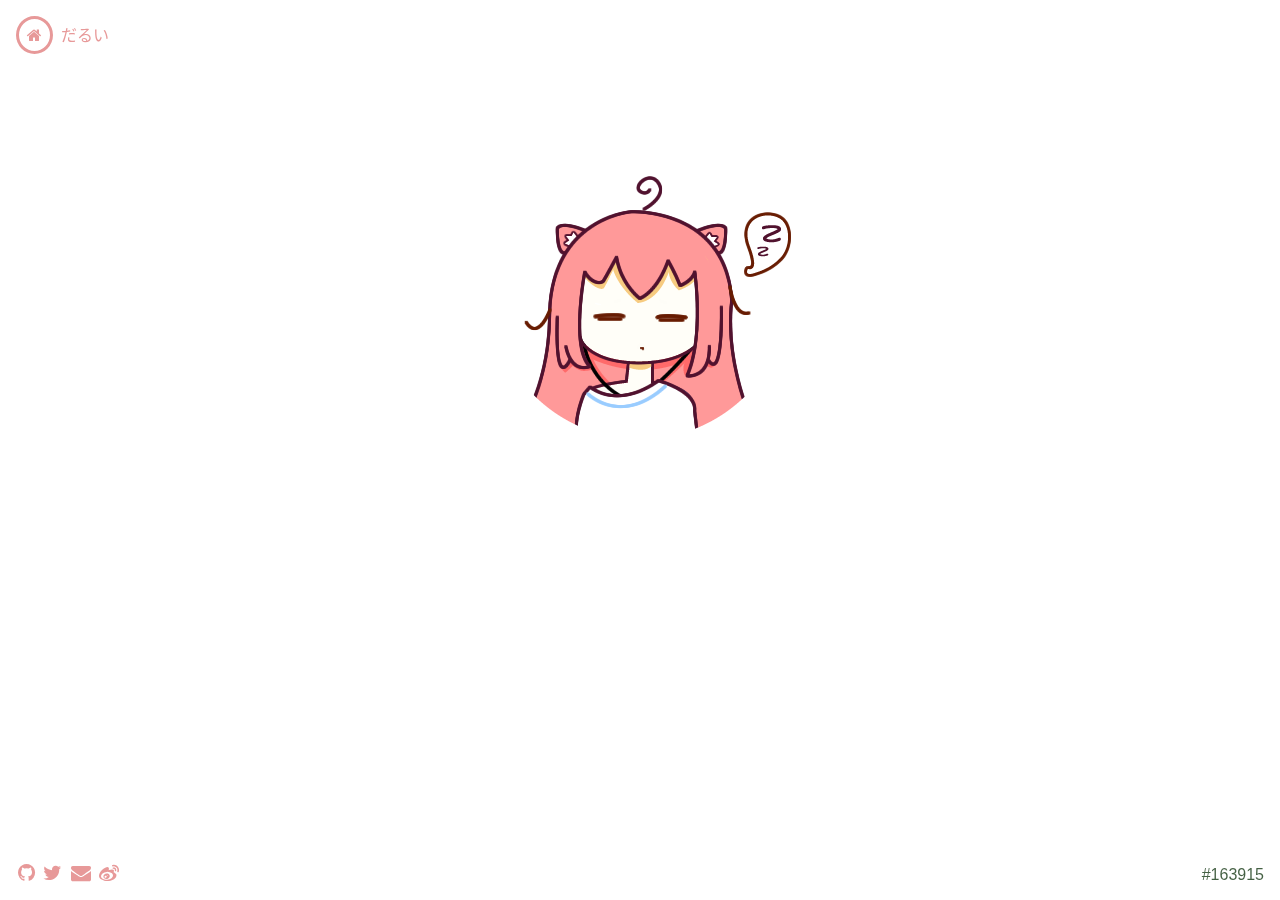
==== index.html @ 77888c8a "Update index.html" ====
<!doctype html>
<html ng-app="Blog">

<head>
    <meta charset="UTF-8">
    <title>だるい...</title>
    <link rel="stylesheet" href="/style/normalize.css">
    <link rel="stylesheet" href="/style/page.css">
    <link rel="stylesheet" href="/style/font-awesome.min.css">
</head>

<body>
<ul class="nav">
    <li><a href="/"><i class="fa fa-home"></i>だるい</a></li>
</ul>
<ul class="link">
    <li><a href="https://github.com/hitomi"><i class="fa fa-github"></i></a></li>
    <li><a href="https://twitter.com/geminiviol"><i class="fa fa-twitter"></i></a></li>
    <li><a href="mailto:huahuohe@foxmail.com"></a><i class="fa fa-envelope"></i></li>
    <li><a href="https://weibo.com/u/7395432796"><i class="fa fa-weibo"></i></a></li>
</ul>
<div class="zzz"></div>
<div class="time" title="来试试时间背景？"></div>

<script src="/script/jquery-2.1.3.min.js"></script>
<script src="/script/page.js"></script>

</body>

</html>
---- style/page.css ----
/* Generated by less 2.5.1 */
/* Generated by less 2.2.0 */
/* Style*/
* {
  color: #000;
  font-size: 16px;
  font-family: Ubuntu, "Helvetica Neue", Helvetica, "Nimbus Sans L", "Open Sans", "Roboto", "Segoe WP", "Segoe UI", arial, "Liberation Sans", freesans, clean, "Hiragino Sans GB", "Noto Sans CJK SC", "Source Han Sans CN", "Noto Sans CJK TC", "Source Han Sans TW", "Noto Sans CJK JP", "Source Han Sans JP", "Noto Sans CJK", "Source Han Sans", "Microsoft YaHei UI", "Microsoft YaHei", DengXian, "Wenquanyi Micro Hei", "ST Heiti", "Droid Sans Fallback", "Microsoft JhengHei", SimSun, sans-serif;
}
html {
  overflow: hidden;
  -webkit-transition: background .5s linear;
  transition: background .5s linear;
}
html.night .article * {
  color: #ccc !important;
}
html.night .article .title {
  color: #ddd !important;
}
html.night .article:not(:last-child) {
  border-bottom: 1px rgba(255, 255, 255, 0.3) solid;
}
html.night .nav i {
  border-color: #ccc !important;
  color: #ccc !important;
}
html.night .nav a,
html.night .link i {
  color: #ccc !important;
}
.nav {
  position: fixed;
  top: 0;
  margin: 16px;
  padding: 0;
  list-style: none;
  -webkit-transition: color .5s linear;
  -webkit-transition: border-color 0.5s linear;
  transition: color .5s linear;
  transform: border-color 0.5s linear;
}
.nav li {
  margin-bottom: 8px;
  opacity: .6;
  -webkit-transition: opacity .3s linear;
  transition: opacity .3s linear;
}
.nav li:hover,
.nav li.active {
  opacity: 1.0;
}
.nav a {
  color: #d85555;
  text-decoration: none;
  font-size: 16px;
}
.nav i {
  margin-right: 8px;
  padding: 8px;
  border: 3px #d85555 solid;
  border-radius: 50%;
  color: #d85555;
  font-size: 16px;
}
.link {
  position: fixed;
  bottom: 0;
  margin: 16px;
  padding: 0;
  -webkit-transition: color .5s linear;
  transition: color .5s linear;
}
.link li {
  display: inline-block;
  margin: 0 2px;
  opacity: .6;
  -webkit-transition: opacity .3s linear;
  transition: opacity .3s linear;
}
.link li:hover {
  opacity: 1.0;
}
.link i {
  color: #d85555;
  font-size: 20px;
}
.time {
  position: fixed;
  right: 0;
  bottom: 0;
  margin: 16px;
  opacity: .8;
  -webkit-transition: opacity .3s linear;
  transition: opacity .3s linear;
}
.time:hover {
  opacity: 1.0;
  cursor: pointer;
}
.container {
  margin: 0 auto;
  max-width: 640px;
}
.container .article {
  padding: 24px 0 0 0;
}
.container .article .title a {
  text-decoration: none;
  font-weight: bold;
  font-size: 32px;
}
.container .article .category {
  margin: 4px 0;
  line-height: 24px;
}
.container .article .head {
  float: left;
  margin-right: 8px;
  width: 24px;
  border-radius: 50%;
  opacity: .7;
  -webkit-transition: opacity .3s linear;
  transition: opacity .3s linear;
}
.container .article .head:hover {
  opacity: 1.0;
}
.container .article p {
  color: #444;
  text-align: justify;
  text-justify: inter-ideograph;
  font-weight: 100;
  font-size: 17px;
  line-height: 30px;
}
.container .article:not(:last-child) {
  border-bottom: 1px #e5e5e5 solid;
}
.zzz {
  margin-top: 10%;
  height: 389px;
  background-image: url(../images/zzz.png);
  background-position: center;
  background-repeat: no-repeat;
}
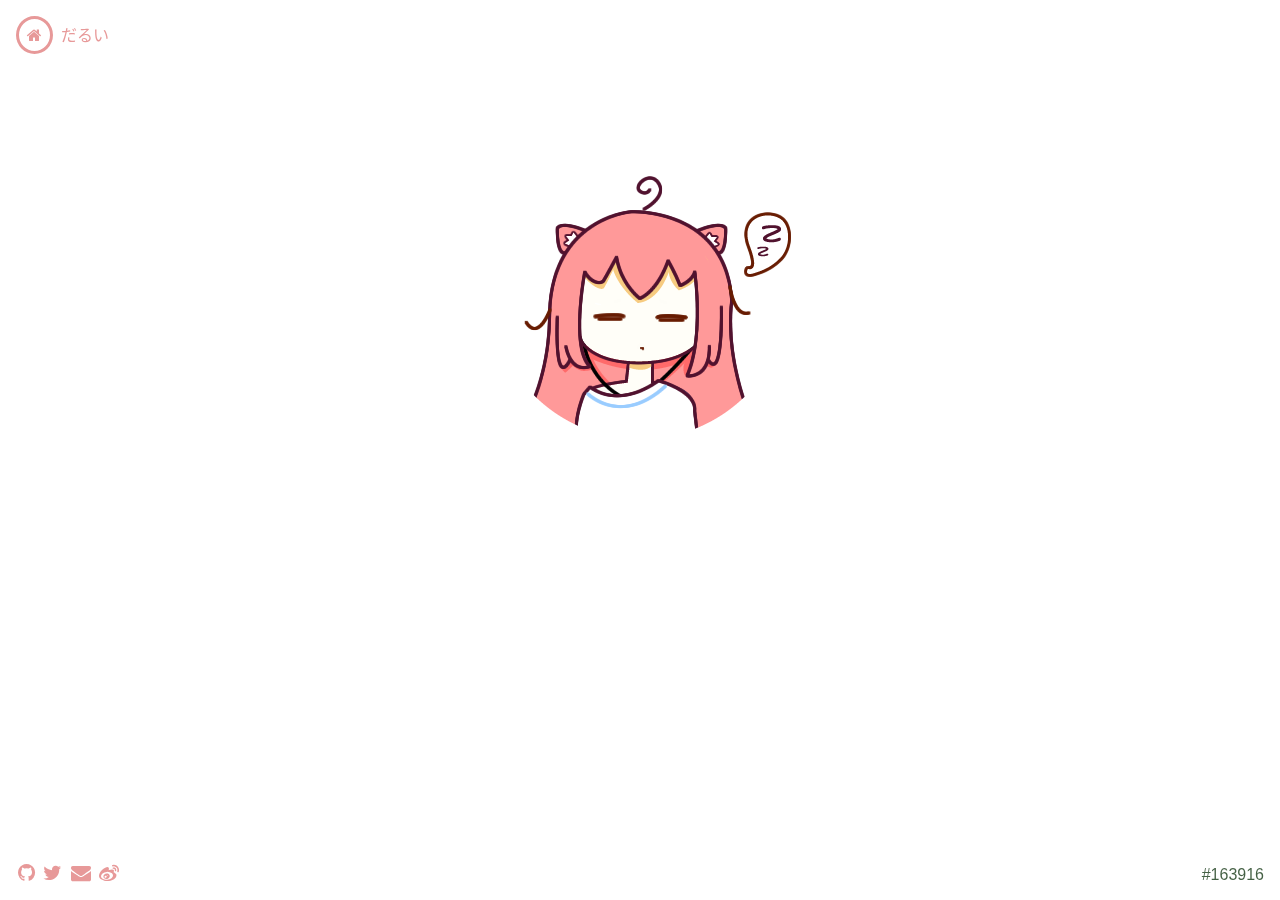
==== commit dadc03f3: "Update index.html" ====
--- a/index.html
+++ b/index.html
@@ -4,7 +4,7 @@
 
 <head>
     <meta charset="UTF-8">
-    <title>だるい...</title>
+    <title>sxsx欧克</title>
     <link rel="stylesheet" href="/style/normalize.css">
     <link rel="stylesheet" href="/style/page.css">
     <link rel="stylesheet" href="/style/font-awesome.min.css">
@@ -17,7 +17,7 @@
 <ul class="link">
     <li><a href="https://github.com/hitomi"><i class="fa fa-github"></i></a></li>
     <li><a href="https://twitter.com/geminiviol"><i class="fa fa-twitter"></i></a></li>
-    <li><a href="mailto:huahuohe@foxmail.com"></a><i class="fa fa-envelope"></i></li>
+    <li><a href="mailto:wo@jishu.xin"></a><i class="fa fa-envelope"></i></li>
     <li><a href="https://weibo.com/u/7395432796"><i class="fa fa-weibo"></i></a></li>
 </ul>
 <div class="zzz"></div>
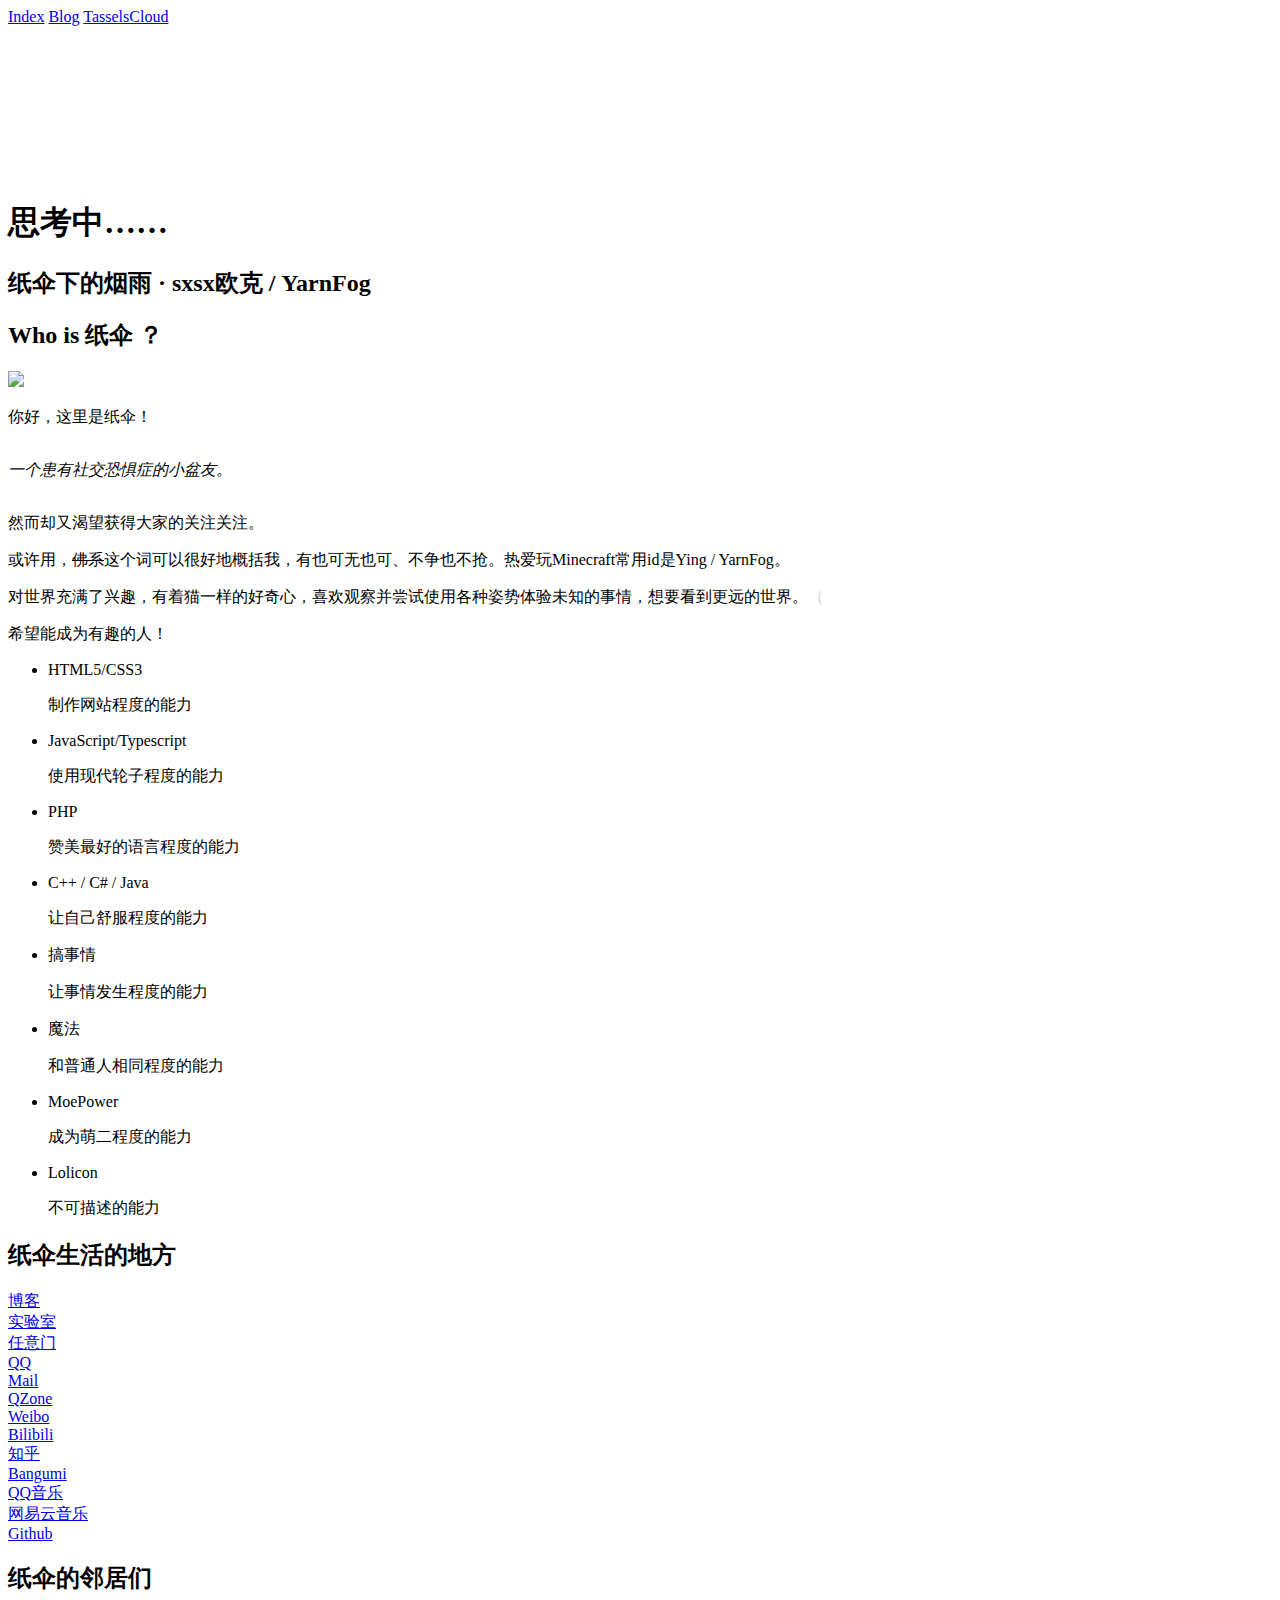
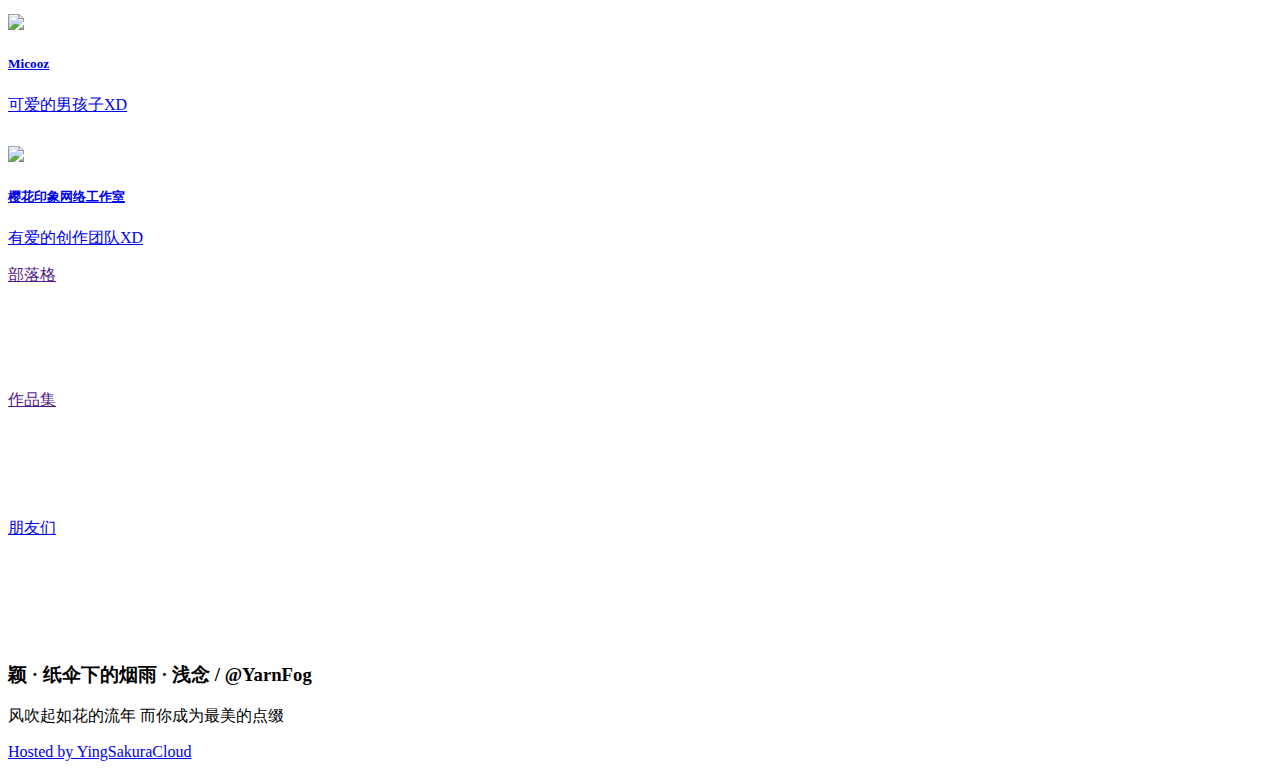
==== commit 54294681: "Update index.html" ====
--- a/index.html
+++ b/index.html
@@ -1,31 +1,354 @@
-
-<!doctype html>
-<html ng-app="Blog">
-
-<head>
-    <meta charset="UTF-8">
-    <title>sxsx欧克</title>
-    <link rel="stylesheet" href="/style/normalize.css">
-    <link rel="stylesheet" href="/style/page.css">
-    <link rel="stylesheet" href="/style/font-awesome.min.css">
-</head>
-
-<body>
-<ul class="nav">
-    <li><a href="/"><i class="fa fa-home"></i>だるい</a></li>
-</ul>
-<ul class="link">
-    <li><a href="https://github.com/hitomi"><i class="fa fa-github"></i></a></li>
-    <li><a href="https://twitter.com/geminiviol"><i class="fa fa-twitter"></i></a></li>
-    <li><a href="mailto:wo@jishu.xin"></a><i class="fa fa-envelope"></i></li>
-    <li><a href="https://weibo.com/u/7395432796"><i class="fa fa-weibo"></i></a></li>
-</ul>
-<div class="zzz"></div>
-<div class="time" title="来试试时间背景？"></div>
-
-<script src="/script/jquery-2.1.3.min.js"></script>
-<script src="/script/page.js"></script>
-
-</body>
-
+<!DOCTYPE html>
+<html lang="en">
+    <head>
+        <meta charset="UTF-8">
+        <meta http-equiv="X-UA-Compatible" content="IE=Edge">
+        <meta name="viewport" id="viewport" content="width=device-width, initial-scale=1">
+        <title>纸伞下的烟雨 · sxsx欧克 / YarnFog</title>
+	<meta name="keywords" content="纸伞下的烟雨 sxsx欧克 YarnFog 樱花树工作室">
+    <meta name="description" content="纸伞下的烟雨の小窝，期待与更多的人相遇！">
+        <link rel="apple-touch-icon-precomposed" href="">
+        <link rel="stylesheet" type="text/css" href="source/h.css">
+        <link rel="stylesheet" type="text/css" href="source/app.css">
+    </head>
+    <body>
+        <nav>
+            <a href="//i.iying.top" class="active">Index</a>
+            <a class="clip"></a>
+            <a href="//nian.jishu.xin">Blog</a>
+            <a class="clip"></a>
+            <a href="//www.liusuyun.com">TasselsCloud</a>
+        </nav>
+        <div class="background">
+            <canvas id="startrack"></canvas>
+            <div class="cover"></div>
+        </div>
+        <div class="main">
+            <div class="ch intro">
+                <div class="container">
+                    <div class="hello">
+                        <h1 id="slogan">思考中……</h1>
+                        <h2>
+                            <div class="circle">
+                                <span></span>
+                                <span></span>
+                                <span></span>
+                            </div>
+                            纸伞下的烟雨 · sxsx欧克 / YarnFog <span class="yfrom" style="float: right;"></span>
+                        </h2>
+                    </div>
+                </div>
+            </div>
+            <div class="ch about">
+                <div class="container">
+                    <h2 class="chtitle">
+                        Who is <span>纸伞</span>
+                        ？
+                    </h2>
+                    <div class="clear">
+                        <div class="introduct">
+                            <img class="avatar" src="http://q1.qlogo.cn/g?b=qq&nk=1340761826&s=640" />
+                            <p>你好，这里是纸伞！</p>
+            					<p style="padding:1em 0;"><i>一个患有社交恐惧症的小盆友。</i></p>
+            					<p><smell>然而却又渴望获得大家的关注关注。</smell></p>
+            		            <p>或许用，<del>佛系</del>这个词可以很好地概括我，有也可无也可、不争也不抢。热爱玩Minecraft常用id是Ying / YarnFog。</p>
+            		            <p>对世界充满了兴趣，有着猫一样的好奇心，喜欢观察并尝试使用各种姿势体验未知的事情，想要看到更远的世界。<span style="opacity: .2">（</span></p>
+            		            <p>希望能成为有趣的人！</p>
+                            <div class="chatbox">
+                                <div class="line loading">
+                                    <span></span>
+                                    <span></span>
+                                    <span></span>
+                                </div>
+                            </div>
+                        </div>
+                        <ul class="skill clear">
+                            <li>
+                                <p>HTML5/CSS3</p>
+                                <div class="progress">
+                                    <div style="width:78%;"></div>
+                                    <span>制作网站程度的能力</span>
+                                </div>
+                            </li>
+                            <li>
+                                <p>JavaScript/Typescript</p>
+                                <div class="progress">
+                                    <div style="width:55%;"></div>
+                                    <span>使用现代轮子程度的能力</span>
+                                </div>
+                            </li>
+                            <li>
+                                <p>PHP</p>
+                                <div class="progress">
+                                    <div style="width:60%;"></div>
+                                    <span>赞美最好的语言程度的能力</span>
+                                </div>
+                            </li>
+                            <li>
+                                <p>C++ / C# / Java</p>
+                                <div class="progress">
+                                    <div style="width:65%;"></div>
+                                    <span>让自己舒服程度的能力</span>
+                                </div>
+                            </li>
+                            <li>
+                                <p>搞事情</p>
+                                <div class="progress">
+                                    <div style="width:82%;"></div>
+                                    <span>让事情发生程度的能力</span>
+                                </div>
+                            </li>
+                            <li>
+                                <p>魔法</p>
+                                <div class="progress">
+                                    <div style="width:12%;"></div>
+                                    <span>和普通人相同程度的能力</span>
+                                </div>
+                            </li>
+                            <li>
+                                <p>MoePower</p>
+                                <div class="progress">
+                                    <div style="width:99%;"></div>
+                                    <span>成为萌二程度的能力</span>
+                                </div>
+                            </li>
+                            <li>
+                                <p>Lolicon</p>
+                                <div class="progress">
+                                    <div style="width: 120%;"></div>
+                                    <span>不可描述的能力</span>
+                                </div>
+                            </li>
+                        </ul>
+                    </div>
+                </div>
+            </div>
+            <div class="find ch">
+                <div class="container links">
+                    <h2 class="chtitle">
+                        纸伞生活的<span>地方</span>
+                    </h2>
+                    <div class="clear col-3">
+                        <a href="//blog.iying.top/" target="_blank">
+                            <div class="item">
+                                <div class="bg" style="background-color:#28a9e0"></div>
+                                <div class="inner">
+                                    <span>博客</span>
+                                </div>
+                            </div>
+                        </a>
+                        <a href="//1.iying.top/" target="_blank">
+                            <div class="item">
+                                <div class="bg" style="background-color:#28a9e0"></div>
+                                <div class="inner">
+                                    <span>实验室</span>
+                                </div>
+                            </div>
+                        </a>
+                        <a href="//gate.iying.top/" target="_blank">
+                            <div class="item">
+                                <div class="bg" style="background-color:#28a9e0"></div>
+                                <div class="inner">
+                                    <span>任意门</span>
+                                </div>
+                            </div>
+                        </a>
+                    </div>
+                    <div class="clear">
+                        <a href="https://wpa.qq.com/msgrd?v=3&uin=1340761826&site=qq&menu=yes" target="_blank"><div class="item">
+		            <div class="bg" style="background-color: #28A9E0"></div>
+	                <div class="inner">
+		                <i class="icon-qq"></i>
+		                <span>QQ</span>
+		            </div>
+	            </div></a>
+	            <a href="mailto:1340761826@qq.com" target="_blank"><div class="item">
+			        <div class="bg" style="background-color: #28A9E0"></div>
+	                <div class="inner">
+		                <i class="icon-mail"></i>
+		                <span>Mail</span>
+		            </div>
+	            </div></a>
+	            <a href="https://user.qzone.qq.com/1340761826" target="_blank"><div class="item">
+		            <div class="bg" style="background-color: #FFCE00"></div>
+	                <div class="inner">
+		                <i class="icon-tencent_qzone"></i>
+		                <span>QZone</span>
+		            </div>
+	            </div></a>
+	            <a href="https://weibo.com/6011775186" target="_blank"><div class="item">
+		            <div class="bg" style="background-color: #E6162D"></div>
+	                <div class="inner">
+		                <i class="icon-weibo"></i>
+		                <span>Weibo</span>
+		            </div>
+	            </div></a>
+	            <a href="https://space.bilibili.com/350639764" target="_blank"><div class="item">
+		            <div class="bg" style="background-color: #F9A2A8"></div>
+	                <div class="inner">
+		                <i class="icon-bilibili"></i>
+		                <span>Bilibili</span>
+		            </div>
+	            </div></a>
+	            <!--a href="https://plus.google.com/+Nekotora" target="_blank"><div class="item">
+		            <div class="bg" style="background-color: #2cdd76"></div>
+	                <div class="inner">
+		                <i class="icon-gplus"></i>
+		                <span>Google Plus</span>
+		            </div>
+	            </div></a>
+	            <a href="https://twitter.com/NekotoraMoe" target="_blank"><div class="item">
+		            <div class="bg" style="background-color: #28A9E0"></div>
+	                <div class="inner">
+		                <i class="icon-twitter"></i>
+		                <span>Twitter</span>
+		            </div>
+	            </div></a-->
+	            <a href="https://www.zhihu.com/people/ying-32-90-69" target="_blank"><div class="item">
+			        <div class="bg" style="background-color: #0F88EB"></div>
+	                <div class="inner">
+		                <i class="icon-zhihu"></i>
+		                <span>知乎</span>
+		            </div>
+	            </div></a>
+	            <a href="http://bgm.tv/user/462641" target="_blank"><div class="item">
+		            <div class="bg" style="background-color: #F09199"></div>
+	                <div class="inner">
+		                <i class="icon-bookmark"></i>
+		                <span>Bangumi</span>
+		            </div>
+	            </div></a>
+				<a href="https://y.qq.com/n/yqq/playlist/2425194154.html" target="_blank"><div class="item">
+		            <div class="bg" style="background-color: #31C27C"></div>
+	                <div class="inner">
+		                <i class="icon-netease_music"></i>
+		                <span>QQ音乐</span>
+		            </div>
+	            </div></a>
+	            <a href="https://music.163.com/#/user/home?id=321890282" target="_blank"><div class="item">
+		            <div class="bg" style="background-color: #F12D35"></div>
+	                <div class="inner">
+		                <i class="icon-netease_music"></i>
+		                <span>网易云音乐</span>
+		            </div>
+	            </div></a>
+	            <a href="https://github.com/iZhangYingYing" target="_blank"><div class="item">
+		            <div class="bg" style="background-color: #353535"></div>
+	                <div class="inner">
+		                <i class="icon-github"></i>
+		                <span>Github</span>
+		            </div>
+	            </div></a>
+	            <!--a href="https://www.instagram.com/nekotoramoe/" target="_blank"><div class="item">
+		            <div class="bg" style="background-color: #b600ff"></div>
+	                <div class="inner">
+		                <i class="icon-instagram"></i>
+		                <span>Instgram</span>
+		            </div>
+	            </div></a-->
+                    </div>
+                </div>
+            </div>
+            <div class="gate ch">
+                <div class="container links">
+                    <h2 class="chtitle">
+                        纸伞的<span>邻居</span>们
+                    </h2>
+                    <div class="clear">
+                        <a href="https://apporz.com/" target="_blank">
+                            <div class="item">
+                                <div class="avatar">
+                                    <img src="/micooz.bab73e68.jpg">
+                                </div>
+                                <div class="inner">
+                                    <h5>Micooz</h5>
+                                    <p>可爱的男孩子XD</p>
+                                </div>
+                            </div>
+                        </a>
+                    </div>
+                    <div class="clear" style="margin-top:30px;">
+                        <a href="//www.iying.top" target="_blank">
+                            <div class="item">
+                                <div class="avatar">
+                                    <img src="//www.iying.top/images/ysakura.png">
+                                </div>
+                                <div class="inner">
+                                    <h5>樱花印象网络工作室</h5>
+                                    <p>有爱的创作团队XD</p>
+                                </div>
+                            </div>
+                        </a>
+                    </div>
+                </div>
+            </div>
+            <div class="ch clear">
+    			<div class="container">
+    				<div class="enter-list">
+    					<a class="item" href="">
+    						<div class="text">部落格</div>
+    						<div class="bg">
+    							<div class="square">
+    								<svg width="100" height="100" preserveAspectRatio="xMidYMid meet" viewBox="0 0 100 100" fill="none" xmlns="http://www.w3.org/2000/svg">
+    									<rect width="100" height="100" rx="10" fill="url(#paint0_linear)"></rect>
+    									<defs>
+    									<linearGradient id="paint0_linear" x1="50" y1="0" x2="50" y2="100" gradientUnits="userSpaceOnUse">
+    									<stop stop-color="white"></stop>
+    									<stop offset="1" stop-color="white" stop-opacity="0"></stop>
+    									</linearGradient>
+    									</defs>
+    									</svg>
+    							</div>
+    								
+    						</div>
+    					</a>
+    					<a class="item" href="">
+    						<div class="text">作品集</div>
+    						<div class="bg">
+    							<div class="triangle">
+    								<svg width="116" height="103" preserveAspectRatio="xMidYMid meet" viewBox="0 0 116 103" fill="none" xmlns="http://www.w3.org/2000/svg">
+    									<path d="M49.3397 5.00001C53.1887 -1.66666 62.8113 -1.66667 66.6603 5L114.292 87.5C118.141 94.1667 113.329 102.5 105.631 102.5H10.3686C2.67061 102.5 -2.14065 94.1667 1.70835 87.5L49.3397 5.00001Z" fill="url(#paint0_linear)"></path>
+    									<defs>
+    									<linearGradient id="paint0_linear" x1="58" y1="0.5" x2="58" y2="104" gradientUnits="userSpaceOnUse">
+    									<stop stop-color="white"></stop>
+    									<stop offset="1" stop-color="white" stop-opacity="0"></stop>
+    									<stop offset="1" stop-color="white" stop-opacity="0"></stop>
+    									</linearGradient>
+    									</defs>
+    									</svg>								
+    							</div>
+    						</div>
+    					</a>
+    					<a class="item" href="javascript:nav('friends')">
+    						<div class="text">朋友们</div>
+    						<div class="bg">
+    							<div class="rounded">
+    								<svg width="100" height="100" preserveAspectRatio="xMidYMid meet" viewBox="0 0 100 100" fill="none" xmlns="http://www.w3.org/2000/svg">
+    									<circle cx="50" cy="50" r="50" fill="url(#paint0_linear)"></circle>
+    									<defs>
+    									<linearGradient id="paint0_linear" x1="50" y1="0" x2="50" y2="100" gradientUnits="userSpaceOnUse">
+    									<stop stop-color="white"></stop>
+    									<stop offset="1" stop-color="white" stop-opacity="0"></stop>
+    									</linearGradient>
+    									</defs>
+    									</svg>
+    									
+    							</div>
+    						</div>
+    					</a>
+    				</div>
+    			</div>
+    		</div>
+            <div class="footer ch">
+                <div class="container">
+                    <h3>颖 · 纸伞下的烟雨 · 浅念 / @YarnFog</h3>
+                    <p>风吹起如花的流年 而你成为最美的点缀</p>
+                    <p class="c">
+                        <a href="//cloud.iying.top/">Hosted by YingSakuraCloud</a>
+                    </p>
+                </div>
+            </div>
+        </div>
+        <script src="source/app.js"></script>
+    </body>
 </html>
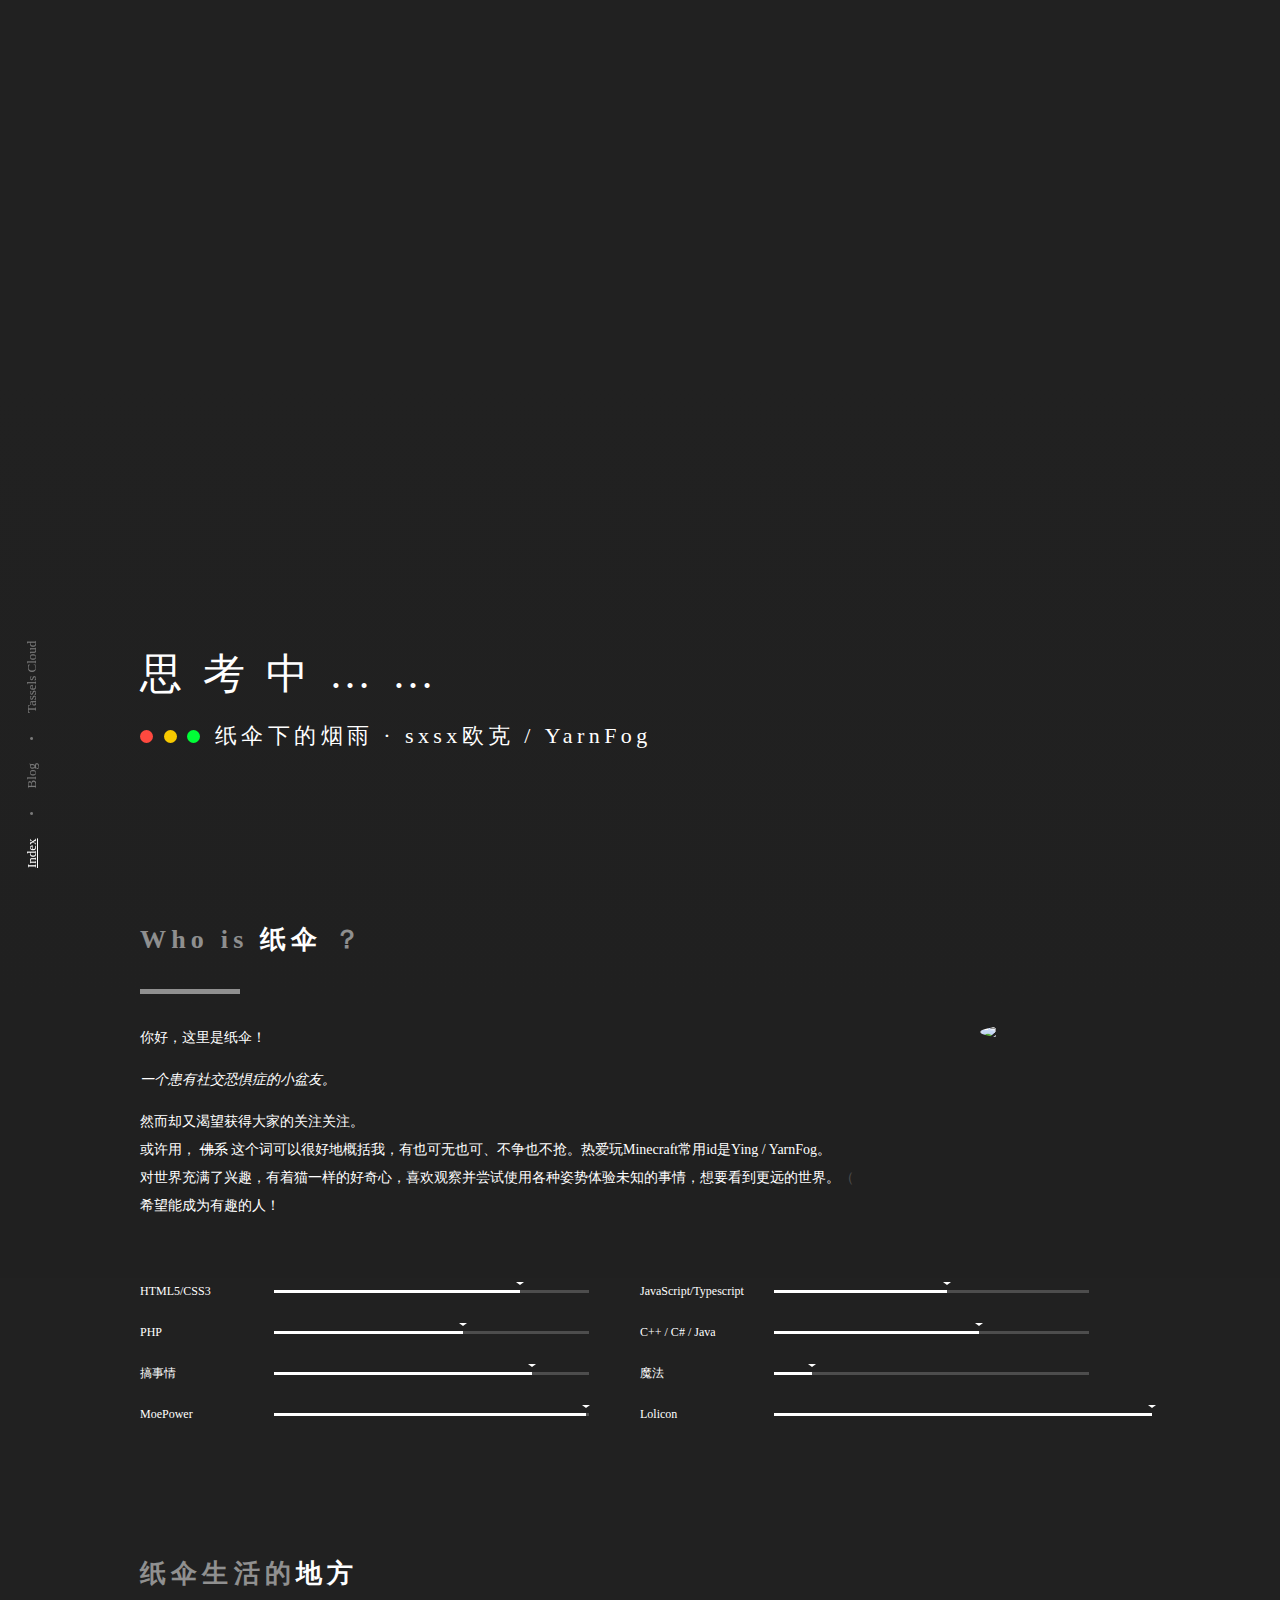
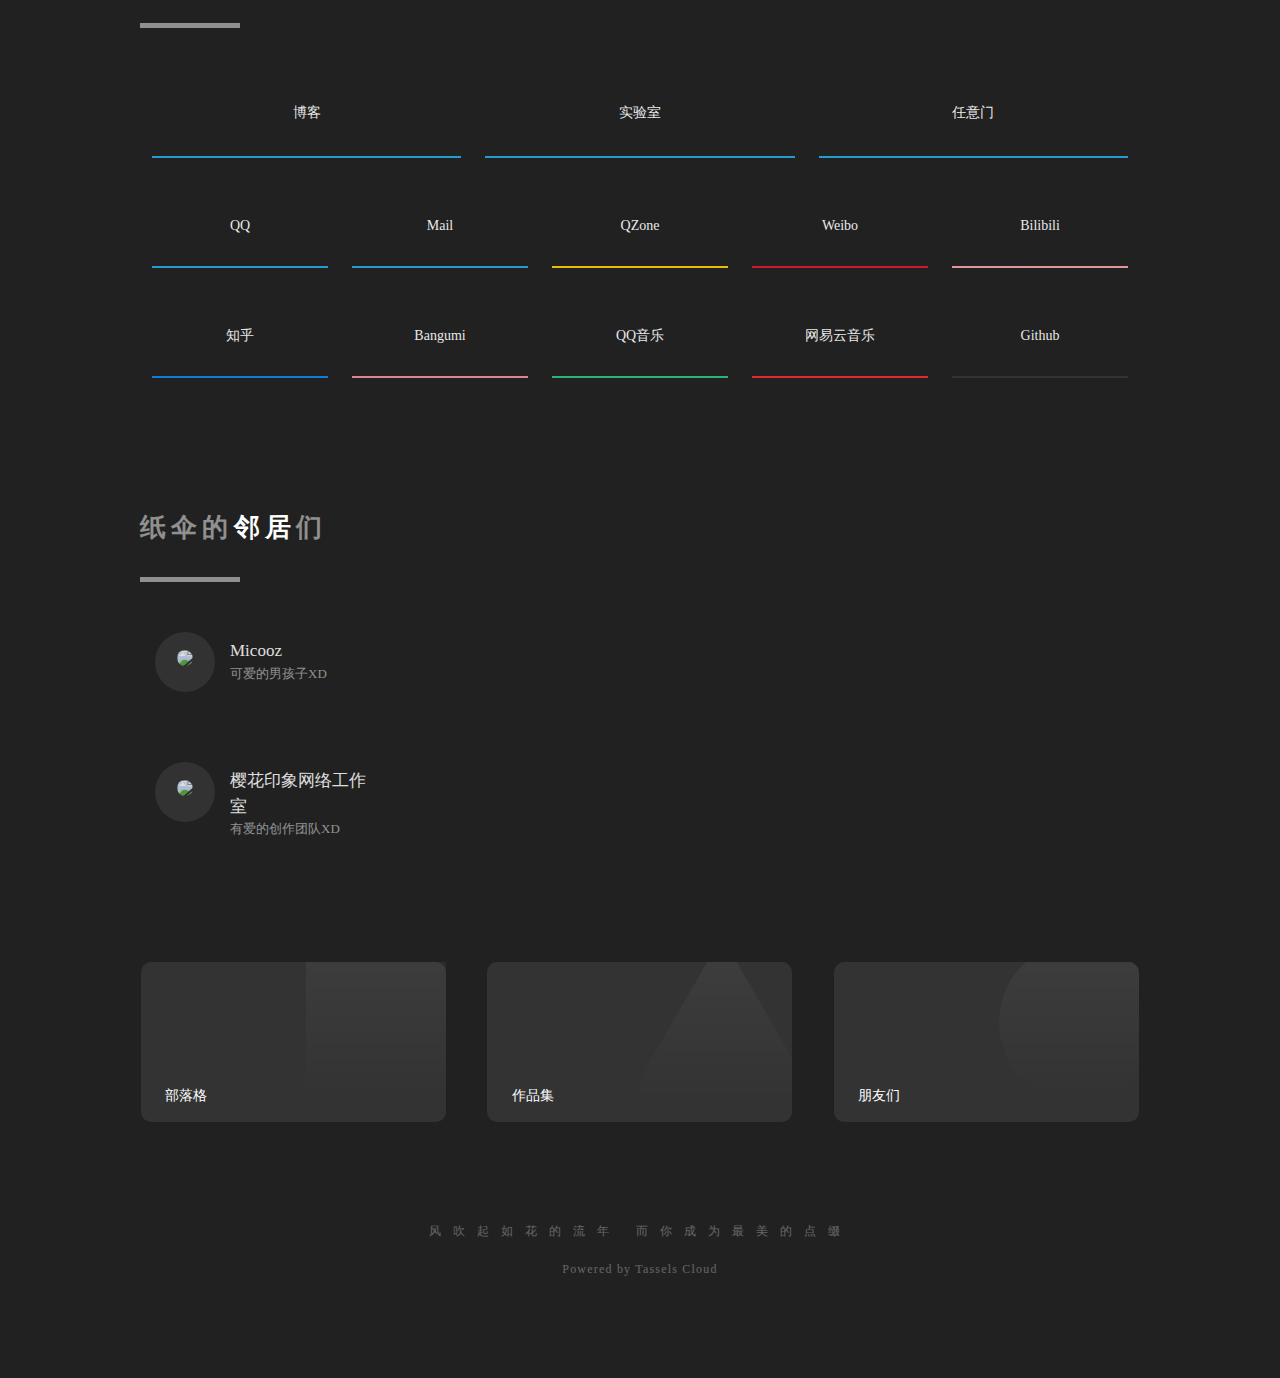
==== commit 4e7b0a46: "一些界面上的美化" ====
--- a/index.html
+++ b/index.html
@@ -1,354 +1,388 @@
 <!DOCTYPE html>
 <html lang="en">
-    <head>
-        <meta charset="UTF-8">
-        <meta http-equiv="X-UA-Compatible" content="IE=Edge">
-        <meta name="viewport" id="viewport" content="width=device-width, initial-scale=1">
-        <title>纸伞下的烟雨 · sxsx欧克 / YarnFog</title>
-	<meta name="keywords" content="纸伞下的烟雨 sxsx欧克 YarnFog 樱花树工作室">
+<head>
+    <meta charset="UTF-8">
+    <meta http-equiv="X-UA-Compatible" content="IE=Edge">
+    <meta name="viewport" id="viewport" content="width=device-width, initial-scale=1">
+    <title>纸伞下的烟雨 · sxsx欧克 / YarnFog - JiShu.Xin</title>
+    <meta name="keywords" content="纸伞下的烟雨 sxsx欧克 YarnFog 樱花树工作室">
     <meta name="description" content="纸伞下的烟雨の小窝，期待与更多的人相遇！">
-        <link rel="apple-touch-icon-precomposed" href="">
-        <link rel="stylesheet" type="text/css" href="source/h.css">
-        <link rel="stylesheet" type="text/css" href="source/app.css">
-    </head>
-    <body>
-        <nav>
-            <a href="//i.iying.top" class="active">Index</a>
-            <a class="clip"></a>
-            <a href="//nian.jishu.xin">Blog</a>
-            <a class="clip"></a>
-            <a href="//www.liusuyun.com">TasselsCloud</a>
-        </nav>
-        <div class="background">
-            <canvas id="startrack"></canvas>
-            <div class="cover"></div>
-        </div>
-        <div class="main">
-            <div class="ch intro">
-                <div class="container">
-                    <div class="hello">
-                        <h1 id="slogan">思考中……</h1>
-                        <h2>
-                            <div class="circle">
-                                <span></span>
-                                <span></span>
-                                <span></span>
-                            </div>
-                            纸伞下的烟雨 · sxsx欧克 / YarnFog <span class="yfrom" style="float: right;"></span>
-                        </h2>
+    <link rel="apple-touch-icon-precomposed" href="">
+    <link rel="stylesheet" type="text/css" href="source/h.css">
+    <link rel="stylesheet" type="text/css" href="source/app.css">
+</head>
+<body>
+<nav>
+    <a href="//jishu.xin" class="active">Index</a>
+    <a class="clip"></a>
+    <a href="//nian.jishu.xin">Blog</a>
+    <a class="clip"></a>
+    <a href="//www.liusuyun.com">Tassels Cloud</a>
+</nav>
+<div class="background">
+    <canvas id="startrack"></canvas>
+    <div class="cover"></div>
+</div>
+<div class="main">
+    <div class="ch intro">
+        <div class="container">
+            <div class="hello">
+                <h1 id="slogan">思考中……</h1>
+                <h2>
+                    <div class="circle">
+                        <span></span>
+                        <span></span>
+                        <span></span>
+                    </div>
+                    纸伞下的烟雨 · sxsx欧克 / YarnFog <span class="yfrom" style="float: right;"></span>
+                </h2>
+            </div>
+        </div>
+    </div>
+    <div class="ch about">
+        <div class="container">
+            <h2 class="chtitle">
+                Who is <span>纸伞</span>
+                ？
+            </h2>
+            <div class="clear">
+                <div class="introduct">
+                    <img class="avatar" src="http://q1.qlogo.cn/g?b=qq&nk=1340761826&s=640"/>
+                    <p>你好，这里是纸伞！</p>
+                    <p style="padding:1em 0;"><i>一个患有社交恐惧症的小盆友。</i></p>
+                    <p>
+                        <smell>然而却又渴望获得大家的关注关注。</smell>
+                    </p>
+                    <p>或许用，
+                        <del>佛系</del>
+                        这个词可以很好地概括我，有也可无也可、不争也不抢。热爱玩Minecraft常用id是Ying / YarnFog。
+                    </p>
+                    <p>
+                        对世界充满了兴趣，有着猫一样的好奇心，喜欢观察并尝试使用各种姿势体验未知的事情，想要看到更远的世界。<span
+                            style="opacity: .2">（</span></p>
+                    <p>希望能成为有趣的人！</p>
+                    <div class="chatbox">
+                        <div class="line loading">
+                            <span></span>
+                            <span></span>
+                            <span></span>
+                        </div>
                     </div>
                 </div>
-            </div>
-            <div class="ch about">
-                <div class="container">
-                    <h2 class="chtitle">
-                        Who is <span>纸伞</span>
-                        ？
-                    </h2>
-                    <div class="clear">
-                        <div class="introduct">
-                            <img class="avatar" src="http://q1.qlogo.cn/g?b=qq&nk=1340761826&s=640" />
-                            <p>你好，这里是纸伞！</p>
-            					<p style="padding:1em 0;"><i>一个患有社交恐惧症的小盆友。</i></p>
-            					<p><smell>然而却又渴望获得大家的关注关注。</smell></p>
-            		            <p>或许用，<del>佛系</del>这个词可以很好地概括我，有也可无也可、不争也不抢。热爱玩Minecraft常用id是Ying / YarnFog。</p>
-            		            <p>对世界充满了兴趣，有着猫一样的好奇心，喜欢观察并尝试使用各种姿势体验未知的事情，想要看到更远的世界。<span style="opacity: .2">（</span></p>
-            		            <p>希望能成为有趣的人！</p>
-                            <div class="chatbox">
-                                <div class="line loading">
-                                    <span></span>
-                                    <span></span>
-                                    <span></span>
-                                </div>
-                            </div>
-                        </div>
-                        <ul class="skill clear">
-                            <li>
-                                <p>HTML5/CSS3</p>
-                                <div class="progress">
-                                    <div style="width:78%;"></div>
-                                    <span>制作网站程度的能力</span>
-                                </div>
-                            </li>
-                            <li>
-                                <p>JavaScript/Typescript</p>
-                                <div class="progress">
-                                    <div style="width:55%;"></div>
-                                    <span>使用现代轮子程度的能力</span>
-                                </div>
-                            </li>
-                            <li>
-                                <p>PHP</p>
-                                <div class="progress">
-                                    <div style="width:60%;"></div>
-                                    <span>赞美最好的语言程度的能力</span>
-                                </div>
-                            </li>
-                            <li>
-                                <p>C++ / C# / Java</p>
-                                <div class="progress">
-                                    <div style="width:65%;"></div>
-                                    <span>让自己舒服程度的能力</span>
-                                </div>
-                            </li>
-                            <li>
-                                <p>搞事情</p>
-                                <div class="progress">
-                                    <div style="width:82%;"></div>
-                                    <span>让事情发生程度的能力</span>
-                                </div>
-                            </li>
-                            <li>
-                                <p>魔法</p>
-                                <div class="progress">
-                                    <div style="width:12%;"></div>
-                                    <span>和普通人相同程度的能力</span>
-                                </div>
-                            </li>
-                            <li>
-                                <p>MoePower</p>
-                                <div class="progress">
-                                    <div style="width:99%;"></div>
-                                    <span>成为萌二程度的能力</span>
-                                </div>
-                            </li>
-                            <li>
-                                <p>Lolicon</p>
-                                <div class="progress">
-                                    <div style="width: 120%;"></div>
-                                    <span>不可描述的能力</span>
-                                </div>
-                            </li>
-                        </ul>
-                    </div>
-                </div>
-            </div>
-            <div class="find ch">
-                <div class="container links">
-                    <h2 class="chtitle">
-                        纸伞生活的<span>地方</span>
-                    </h2>
-                    <div class="clear col-3">
-                        <a href="//blog.iying.top/" target="_blank">
-                            <div class="item">
-                                <div class="bg" style="background-color:#28a9e0"></div>
-                                <div class="inner">
-                                    <span>博客</span>
-                                </div>
-                            </div>
-                        </a>
-                        <a href="//1.iying.top/" target="_blank">
-                            <div class="item">
-                                <div class="bg" style="background-color:#28a9e0"></div>
-                                <div class="inner">
-                                    <span>实验室</span>
-                                </div>
-                            </div>
-                        </a>
-                        <a href="//gate.iying.top/" target="_blank">
-                            <div class="item">
-                                <div class="bg" style="background-color:#28a9e0"></div>
-                                <div class="inner">
-                                    <span>任意门</span>
-                                </div>
-                            </div>
-                        </a>
-                    </div>
-                    <div class="clear">
-                        <a href="https://wpa.qq.com/msgrd?v=3&uin=1340761826&site=qq&menu=yes" target="_blank"><div class="item">
-		            <div class="bg" style="background-color: #28A9E0"></div>
-	                <div class="inner">
-		                <i class="icon-qq"></i>
-		                <span>QQ</span>
-		            </div>
-	            </div></a>
-	            <a href="mailto:1340761826@qq.com" target="_blank"><div class="item">
-			        <div class="bg" style="background-color: #28A9E0"></div>
-	                <div class="inner">
-		                <i class="icon-mail"></i>
-		                <span>Mail</span>
-		            </div>
-	            </div></a>
-	            <a href="https://user.qzone.qq.com/1340761826" target="_blank"><div class="item">
-		            <div class="bg" style="background-color: #FFCE00"></div>
-	                <div class="inner">
-		                <i class="icon-tencent_qzone"></i>
-		                <span>QZone</span>
-		            </div>
-	            </div></a>
-	            <a href="https://weibo.com/6011775186" target="_blank"><div class="item">
-		            <div class="bg" style="background-color: #E6162D"></div>
-	                <div class="inner">
-		                <i class="icon-weibo"></i>
-		                <span>Weibo</span>
-		            </div>
-	            </div></a>
-	            <a href="https://space.bilibili.com/350639764" target="_blank"><div class="item">
-		            <div class="bg" style="background-color: #F9A2A8"></div>
-	                <div class="inner">
-		                <i class="icon-bilibili"></i>
-		                <span>Bilibili</span>
-		            </div>
-	            </div></a>
-	            <!--a href="https://plus.google.com/+Nekotora" target="_blank"><div class="item">
-		            <div class="bg" style="background-color: #2cdd76"></div>
-	                <div class="inner">
-		                <i class="icon-gplus"></i>
-		                <span>Google Plus</span>
-		            </div>
-	            </div></a>
-	            <a href="https://twitter.com/NekotoraMoe" target="_blank"><div class="item">
-		            <div class="bg" style="background-color: #28A9E0"></div>
-	                <div class="inner">
-		                <i class="icon-twitter"></i>
-		                <span>Twitter</span>
-		            </div>
-	            </div></a-->
-	            <a href="https://www.zhihu.com/people/ying-32-90-69" target="_blank"><div class="item">
-			        <div class="bg" style="background-color: #0F88EB"></div>
-	                <div class="inner">
-		                <i class="icon-zhihu"></i>
-		                <span>知乎</span>
-		            </div>
-	            </div></a>
-	            <a href="http://bgm.tv/user/462641" target="_blank"><div class="item">
-		            <div class="bg" style="background-color: #F09199"></div>
-	                <div class="inner">
-		                <i class="icon-bookmark"></i>
-		                <span>Bangumi</span>
-		            </div>
-	            </div></a>
-				<a href="https://y.qq.com/n/yqq/playlist/2425194154.html" target="_blank"><div class="item">
-		            <div class="bg" style="background-color: #31C27C"></div>
-	                <div class="inner">
-		                <i class="icon-netease_music"></i>
-		                <span>QQ音乐</span>
-		            </div>
-	            </div></a>
-	            <a href="https://music.163.com/#/user/home?id=321890282" target="_blank"><div class="item">
-		            <div class="bg" style="background-color: #F12D35"></div>
-	                <div class="inner">
-		                <i class="icon-netease_music"></i>
-		                <span>网易云音乐</span>
-		            </div>
-	            </div></a>
-	            <a href="https://github.com/iZhangYingYing" target="_blank"><div class="item">
-		            <div class="bg" style="background-color: #353535"></div>
-	                <div class="inner">
-		                <i class="icon-github"></i>
-		                <span>Github</span>
-		            </div>
-	            </div></a>
-	            <!--a href="https://www.instagram.com/nekotoramoe/" target="_blank"><div class="item">
-		            <div class="bg" style="background-color: #b600ff"></div>
-	                <div class="inner">
-		                <i class="icon-instagram"></i>
-		                <span>Instgram</span>
-		            </div>
-	            </div></a-->
-                    </div>
-                </div>
-            </div>
-            <div class="gate ch">
-                <div class="container links">
-                    <h2 class="chtitle">
-                        纸伞的<span>邻居</span>们
-                    </h2>
-                    <div class="clear">
-                        <a href="https://apporz.com/" target="_blank">
-                            <div class="item">
-                                <div class="avatar">
-                                    <img src="/micooz.bab73e68.jpg">
-                                </div>
-                                <div class="inner">
-                                    <h5>Micooz</h5>
-                                    <p>可爱的男孩子XD</p>
-                                </div>
-                            </div>
-                        </a>
-                    </div>
-                    <div class="clear" style="margin-top:30px;">
-                        <a href="//www.iying.top" target="_blank">
-                            <div class="item">
-                                <div class="avatar">
-                                    <img src="//www.iying.top/images/ysakura.png">
-                                </div>
-                                <div class="inner">
-                                    <h5>樱花印象网络工作室</h5>
-                                    <p>有爱的创作团队XD</p>
-                                </div>
-                            </div>
-                        </a>
-                    </div>
-                </div>
-            </div>
-            <div class="ch clear">
-    			<div class="container">
-    				<div class="enter-list">
-    					<a class="item" href="">
-    						<div class="text">部落格</div>
-    						<div class="bg">
-    							<div class="square">
-    								<svg width="100" height="100" preserveAspectRatio="xMidYMid meet" viewBox="0 0 100 100" fill="none" xmlns="http://www.w3.org/2000/svg">
-    									<rect width="100" height="100" rx="10" fill="url(#paint0_linear)"></rect>
-    									<defs>
-    									<linearGradient id="paint0_linear" x1="50" y1="0" x2="50" y2="100" gradientUnits="userSpaceOnUse">
-    									<stop stop-color="white"></stop>
-    									<stop offset="1" stop-color="white" stop-opacity="0"></stop>
-    									</linearGradient>
-    									</defs>
-    									</svg>
-    							</div>
-    								
-    						</div>
-    					</a>
-    					<a class="item" href="">
-    						<div class="text">作品集</div>
-    						<div class="bg">
-    							<div class="triangle">
-    								<svg width="116" height="103" preserveAspectRatio="xMidYMid meet" viewBox="0 0 116 103" fill="none" xmlns="http://www.w3.org/2000/svg">
-    									<path d="M49.3397 5.00001C53.1887 -1.66666 62.8113 -1.66667 66.6603 5L114.292 87.5C118.141 94.1667 113.329 102.5 105.631 102.5H10.3686C2.67061 102.5 -2.14065 94.1667 1.70835 87.5L49.3397 5.00001Z" fill="url(#paint0_linear)"></path>
-    									<defs>
-    									<linearGradient id="paint0_linear" x1="58" y1="0.5" x2="58" y2="104" gradientUnits="userSpaceOnUse">
-    									<stop stop-color="white"></stop>
-    									<stop offset="1" stop-color="white" stop-opacity="0"></stop>
-    									<stop offset="1" stop-color="white" stop-opacity="0"></stop>
-    									</linearGradient>
-    									</defs>
-    									</svg>								
-    							</div>
-    						</div>
-    					</a>
-    					<a class="item" href="javascript:nav('friends')">
-    						<div class="text">朋友们</div>
-    						<div class="bg">
-    							<div class="rounded">
-    								<svg width="100" height="100" preserveAspectRatio="xMidYMid meet" viewBox="0 0 100 100" fill="none" xmlns="http://www.w3.org/2000/svg">
-    									<circle cx="50" cy="50" r="50" fill="url(#paint0_linear)"></circle>
-    									<defs>
-    									<linearGradient id="paint0_linear" x1="50" y1="0" x2="50" y2="100" gradientUnits="userSpaceOnUse">
-    									<stop stop-color="white"></stop>
-    									<stop offset="1" stop-color="white" stop-opacity="0"></stop>
-    									</linearGradient>
-    									</defs>
-    									</svg>
-    									
-    							</div>
-    						</div>
-    					</a>
-    				</div>
-    			</div>
-    		</div>
-            <div class="footer ch">
-                <div class="container">
-                    <h3>颖 · 纸伞下的烟雨 · 浅念 / @YarnFog</h3>
-                    <p>风吹起如花的流年 而你成为最美的点缀</p>
-                    <p class="c">
-                        <a href="//cloud.iying.top/">Hosted by YingSakuraCloud</a>
-                    </p>
-                </div>
-            </div>
-        </div>
-        <script src="source/app.js"></script>
-    </body>
+                <ul class="skill clear">
+                    <li>
+                        <p>HTML5/CSS3</p>
+                        <div class="progress">
+                            <div style="width:78%;"></div>
+                            <span>制作网站程度的能力</span>
+                        </div>
+                    </li>
+                    <li>
+                        <p>JavaScript/Typescript</p>
+                        <div class="progress">
+                            <div style="width:55%;"></div>
+                            <span>使用现代轮子程度的能力</span>
+                        </div>
+                    </li>
+                    <li>
+                        <p>PHP</p>
+                        <div class="progress">
+                            <div style="width:60%;"></div>
+                            <span>赞美最好的语言程度的能力</span>
+                        </div>
+                    </li>
+                    <li>
+                        <p>C++ / C# / Java</p>
+                        <div class="progress">
+                            <div style="width:65%;"></div>
+                            <span>让自己舒服程度的能力</span>
+                        </div>
+                    </li>
+                    <li>
+                        <p>搞事情</p>
+                        <div class="progress">
+                            <div style="width:82%;"></div>
+                            <span>让事情发生程度的能力</span>
+                        </div>
+                    </li>
+                    <li>
+                        <p>魔法</p>
+                        <div class="progress">
+                            <div style="width:12%;"></div>
+                            <span>和普通人相同程度的能力</span>
+                        </div>
+                    </li>
+                    <li>
+                        <p>MoePower</p>
+                        <div class="progress">
+                            <div style="width:99%;"></div>
+                            <span>成为萌二程度的能力</span>
+                        </div>
+                    </li>
+                    <li>
+                        <p>Lolicon</p>
+                        <div class="progress">
+                            <div style="width: 120%;"></div>
+                            <span>不可描述的能力</span>
+                        </div>
+                    </li>
+                </ul>
+            </div>
+        </div>
+    </div>
+    <div class="find ch">
+        <div class="container links">
+            <h2 class="chtitle">
+                纸伞生活的<span>地方</span>
+            </h2>
+            <div class="clear col-3">
+                <a href="//blog.iying.top/" target="_blank">
+                    <div class="item">
+                        <div class="bg" style="background-color:#28a9e0"></div>
+                        <div class="inner">
+                            <span>博客</span>
+                        </div>
+                    </div>
+                </a>
+                <a href="//1.iying.top/" target="_blank">
+                    <div class="item">
+                        <div class="bg" style="background-color:#28a9e0"></div>
+                        <div class="inner">
+                            <span>实验室</span>
+                        </div>
+                    </div>
+                </a>
+                <a href="//gate.iying.top/" target="_blank">
+                    <div class="item">
+                        <div class="bg" style="background-color:#28a9e0"></div>
+                        <div class="inner">
+                            <span>任意门</span>
+                        </div>
+                    </div>
+                </a>
+            </div>
+            <div class="clear">
+                <a href="https://wpa.qq.com/msgrd?v=3&uin=1340761826&site=qq&menu=yes" target="_blank">
+                    <div class="item">
+                        <div class="bg" style="background-color: #28A9E0"></div>
+                        <div class="inner">
+                            <i class="icon-qq"></i>
+                            <span>QQ</span>
+                        </div>
+                    </div>
+                </a>
+                <a href="mailto:1340761826@qq.com" target="_blank">
+                    <div class="item">
+                        <div class="bg" style="background-color: #28A9E0"></div>
+                        <div class="inner">
+                            <i class="icon-mail"></i>
+                            <span>Mail</span>
+                        </div>
+                    </div>
+                </a>
+                <a href="https://user.qzone.qq.com/1340761826" target="_blank">
+                    <div class="item">
+                        <div class="bg" style="background-color: #FFCE00"></div>
+                        <div class="inner">
+                            <i class="icon-tencent_qzone"></i>
+                            <span>QZone</span>
+                        </div>
+                    </div>
+                </a>
+                <a href="https://weibo.com/6011775186" target="_blank">
+                    <div class="item">
+                        <div class="bg" style="background-color: #E6162D"></div>
+                        <div class="inner">
+                            <i class="icon-weibo"></i>
+                            <span>Weibo</span>
+                        </div>
+                    </div>
+                </a>
+                <a href="https://space.bilibili.com/350639764" target="_blank">
+                    <div class="item">
+                        <div class="bg" style="background-color: #F9A2A8"></div>
+                        <div class="inner">
+                            <i class="icon-bilibili"></i>
+                            <span>Bilibili</span>
+                        </div>
+                    </div>
+                </a>
+                <!--a href="https://plus.google.com/+Nekotora" target="_blank"><div class="item">
+                    <div class="bg" style="background-color: #2cdd76"></div>
+                    <div class="inner">
+                        <i class="icon-gplus"></i>
+                        <span>Google Plus</span>
+                    </div>
+                </div></a>
+                <a href="https://twitter.com/NekotoraMoe" target="_blank"><div class="item">
+                    <div class="bg" style="background-color: #28A9E0"></div>
+                    <div class="inner">
+                        <i class="icon-twitter"></i>
+                        <span>Twitter</span>
+                    </div>
+                </div></a-->
+                <a href="https://www.zhihu.com/people/ying-32-90-69" target="_blank">
+                    <div class="item">
+                        <div class="bg" style="background-color: #0F88EB"></div>
+                        <div class="inner">
+                            <i class="icon-zhihu"></i>
+                            <span>知乎</span>
+                        </div>
+                    </div>
+                </a>
+                <a href="http://bgm.tv/user/462641" target="_blank">
+                    <div class="item">
+                        <div class="bg" style="background-color: #F09199"></div>
+                        <div class="inner">
+                            <i class="icon-bookmark"></i>
+                            <span>Bangumi</span>
+                        </div>
+                    </div>
+                </a>
+                <a href="https://y.qq.com/n/yqq/playlist/2425194154.html" target="_blank">
+                    <div class="item">
+                        <div class="bg" style="background-color: #31C27C"></div>
+                        <div class="inner">
+                            <i class="icon-netease_music"></i>
+                            <span>QQ音乐</span>
+                        </div>
+                    </div>
+                </a>
+                <a href="https://music.163.com/#/user/home?id=321890282" target="_blank">
+                    <div class="item">
+                        <div class="bg" style="background-color: #F12D35"></div>
+                        <div class="inner">
+                            <i class="icon-netease_music"></i>
+                            <span>网易云音乐</span>
+                        </div>
+                    </div>
+                </a>
+                <a href="https://github.com/iZhangYingYing" target="_blank">
+                    <div class="item">
+                        <div class="bg" style="background-color: #353535"></div>
+                        <div class="inner">
+                            <i class="icon-github"></i>
+                            <span>Github</span>
+                        </div>
+                    </div>
+                </a>
+                <!--a href="https://www.instagram.com/nekotoramoe/" target="_blank"><div class="item">
+                    <div class="bg" style="background-color: #b600ff"></div>
+                    <div class="inner">
+                        <i class="icon-instagram"></i>
+                        <span>Instgram</span>
+                    </div>
+                </div></a-->
+            </div>
+        </div>
+    </div>
+    <div class="gate ch">
+        <div class="container links">
+            <h2 class="chtitle">
+                纸伞的<span>邻居</span>们
+            </h2>
+            <div class="clear">
+                <a href="https://apporz.com/" target="_blank">
+                    <div class="item">
+                        <div class="avatar">
+                            <img src="/micooz.bab73e68.jpg">
+                        </div>
+                        <div class="inner">
+                            <h5>Micooz</h5>
+                            <p>可爱的男孩子XD</p>
+                        </div>
+                    </div>
+                </a>
+            </div>
+            <div class="clear" style="margin-top:30px;">
+                <a href="//www.iying.top" target="_blank">
+                    <div class="item">
+                        <div class="avatar">
+                            <img src="//www.iying.top/images/ysakura.png">
+                        </div>
+                        <div class="inner">
+                            <h5>樱花印象网络工作室</h5>
+                            <p>有爱的创作团队XD</p>
+                        </div>
+                    </div>
+                </a>
+            </div>
+        </div>
+    </div>
+    <div class="ch clear">
+        <div class="container">
+            <div class="enter-list">
+                <a class="item" href="">
+                    <div class="text">部落格</div>
+                    <div class="bg">
+                        <div class="square">
+                            <svg width="100" height="100" preserveAspectRatio="xMidYMid meet" viewBox="0 0 100 100"
+                                 fill="none" xmlns="http://www.w3.org/2000/svg">
+                                <rect width="100" height="100" rx="10" fill="url(#paint0_linear)"></rect>
+                                <defs>
+                                    <linearGradient id="paint0_linear" x1="50" y1="0" x2="50" y2="100"
+                                                    gradientUnits="userSpaceOnUse">
+                                        <stop stop-color="white"></stop>
+                                        <stop offset="1" stop-color="white" stop-opacity="0"></stop>
+                                    </linearGradient>
+                                </defs>
+                            </svg>
+                        </div>
+
+                    </div>
+                </a>
+                <a class="item" href="">
+                    <div class="text">作品集</div>
+                    <div class="bg">
+                        <div class="triangle">
+                            <svg width="116" height="103" preserveAspectRatio="xMidYMid meet" viewBox="0 0 116 103"
+                                 fill="none" xmlns="http://www.w3.org/2000/svg">
+                                <path d="M49.3397 5.00001C53.1887 -1.66666 62.8113 -1.66667 66.6603 5L114.292 87.5C118.141 94.1667 113.329 102.5 105.631 102.5H10.3686C2.67061 102.5 -2.14065 94.1667 1.70835 87.5L49.3397 5.00001Z"
+                                      fill="url(#paint0_linear)"></path>
+                                <defs>
+                                    <linearGradient id="paint0_linear" x1="58" y1="0.5" x2="58" y2="104"
+                                                    gradientUnits="userSpaceOnUse">
+                                        <stop stop-color="white"></stop>
+                                        <stop offset="1" stop-color="white" stop-opacity="0"></stop>
+                                        <stop offset="1" stop-color="white" stop-opacity="0"></stop>
+                                    </linearGradient>
+                                </defs>
+                            </svg>
+                        </div>
+                    </div>
+                </a>
+                <a class="item" href="javascript:nav('friends')">
+                    <div class="text">朋友们</div>
+                    <div class="bg">
+                        <div class="rounded">
+                            <svg width="100" height="100" preserveAspectRatio="xMidYMid meet" viewBox="0 0 100 100"
+                                 fill="none" xmlns="http://www.w3.org/2000/svg">
+                                <circle cx="50" cy="50" r="50" fill="url(#paint0_linear)"></circle>
+                                <defs>
+                                    <linearGradient id="paint0_linear" x1="50" y1="0" x2="50" y2="100"
+                                                    gradientUnits="userSpaceOnUse">
+                                        <stop stop-color="white"></stop>
+                                        <stop offset="1" stop-color="white" stop-opacity="0"></stop>
+                                    </linearGradient>
+                                </defs>
+                            </svg>
+
+                        </div>
+                    </div>
+                </a>
+            </div>
+        </div>
+    </div>
+    <div class="footer ch">
+        <div class="container">
+            <!--h3>纸伞下的烟雨 · sxsx欧克 / YarnFog</h3-->
+            <p>风吹起如花的流年 而你成为最美的点缀</p>
+            <p class="c">
+                <a href="//cloud.iying.top/">Powered by Tassels Cloud</a>
+            </p>
+        </div>
+    </div>
+</div>
+<script src="source/app.js"></script>
+</body>
 </html>
--- a/source/h.css
+++ b/source/h.css
@@ -0,0 +1,933 @@
+* {
+    padding: 0;
+    margin: 0;
+    transition-timing-function: cubic-bezier(.19,1,.22,1)
+}
+
+body,html {
+    font-family: Microsoft YaHei;
+    -webkit-font-smoothing: antialiased;
+    color: #fff;
+    line-height: 1.5;
+    min-width: 1150px;
+    background-color: #212121;
+    font-size: 14px;
+    overflow-x: hidden
+}
+
+.intro {
+    position: relative
+}
+
+.clear:after {
+    content: "";
+    display: block;
+    height: 0;
+    visibility: hidden;
+    clear: both
+}
+
+.chatbox>.line {
+    display: none
+}
+
+#startrack {
+    height: 140%;
+    width: 100%
+}
+
+.background.fixed {
+    position: fixed;
+    top: -60%
+}
+
+.background {
+    position: absolute;
+    top: 0;
+    left: 0;
+    width: 100vw;
+    height: 100vh
+}
+
+.background .cover {
+    position: absolute;
+    bottom: -42%;
+    left: 0;
+    height: 100%;
+    width: 100%;
+    background: linear-gradient(0deg,#202020 30%,rgba(32,32,32,0))
+}
+
+@keyframes bg {
+    0% {
+        transform: rotate(0deg);
+        border-radius: 0
+    }
+
+    50% {
+        transform: rotate(180deg);
+        border-radius: 0
+    }
+
+    to {
+        transform: rotate(1turn);
+        border-radius: 0
+    }
+}
+
+@-webkit-keyframes bg {
+    0% {
+        transform: rotate(0deg);
+        border-radius: 0
+    }
+
+    50% {
+        transform: rotate(180deg);
+        border-radius: 0
+    }
+
+    to {
+        transform: rotate(1turn);
+        border-radius: 0
+    }
+}
+
+@-ms-keyframes bg {
+    0% {
+        transform: rotate(0deg);
+        border-radius: 0
+    }
+
+    50% {
+        transform: rotate(180deg);
+        border-radius: 0
+    }
+
+    to {
+        transform: rotate(1turn);
+        border-radius: 0
+    }
+}
+
+@-moz-keyframes bg {
+    0% {
+        transform: rotate(0deg);
+        border-radius: 0
+    }
+
+    50% {
+        transform: rotate(180deg);
+        border-radius: 0
+    }
+
+    to {
+        transform: rotate(1turn);
+        border-radius: 0
+    }
+}
+
+nav {
+    position: fixed;
+    left: 20px;
+    bottom: 0;
+    z-index: 2333;
+    transform: rotate(-90deg) translateZ(0);
+    transform-origin: 0 0;
+    transition: all .3s ease-out;
+    vertical-align: middle;
+    font-family: Roboto,Tahoma,Consolas,Microsoft YaHei
+}
+
+nav a.clip {
+    height: 3px;
+    width: 3px;
+    background: #fff;
+    border-radius: 100%
+}
+
+nav a {
+    display: inline-block;
+    font-size: 13px;
+    color: #fff;
+    text-decoration: none;
+    margin: 0 10px;
+    opacity: .4;
+    transition: all .3s;
+    vertical-align: middle
+}
+
+nav a.time {
+    opacity: 1
+}
+
+nav a.active,nav a:hover {
+    text-decoration: underline;
+    opacity: 1
+}
+
+.ch {
+    width: 100%;
+    /* padding: 80px 0; */
+    padding-bottom: 80px;
+    animation: fadedown 1s cubic-bezier(.19,1,.22,1);
+    -webkit-animation: fadedown 1s cubic-bezier(.19,1,.22,1);
+    -ms-animation: fadedown 1s cubic-bezier(.19,1,.22,1);
+    -moz-animation: fadedown 1s cubic-bezier(.19,1,.22,1)
+}
+
+.ch h2.chtitle {
+    padding-bottom: 30px;
+    font-size: 26px;
+    letter-spacing: .2em;
+    color: hsla(0,0%,100%,.5)
+}
+
+.ch h2.chtitle span {
+    color: #fff
+}
+
+.ch h2.chtitle:after {
+    content: "";
+    display: block;
+    width: 10%;
+    height: 5px;
+    background-color: hsla(0,0%,100%,.5);
+    margin-top: 30px
+}
+
+@keyframes fadedown {
+    0% {
+        opacity: 0;
+        transform: translateY(-50px)
+    }
+
+    to {
+        opacity: 1;
+        transform: translateY(0)
+    }
+}
+
+@-webkit-keyframes fadedown {
+    0% {
+        opacity: 0;
+        transform: translateY(-50px)
+    }
+
+    to {
+        opacity: 1;
+        transform: translateY(0)
+    }
+}
+
+@-ms-keyframes fadedown {
+    0% {
+        opacity: 0;
+        transform: translateY(-50px)
+    }
+
+    to {
+        opacity: 1;
+        transform: translateY(0)
+    }
+}
+
+@-moz-keyframes fadedown {
+    0% {
+        opacity: 0;
+        transform: translateY(-50px)
+    }
+
+    to {
+        opacity: 1;
+        transform: translateY(0)
+    }
+}
+
+.container {
+    position: relative;
+    width: 1000px;
+    margin: 0 auto;
+    height: 100%;
+    padding: 20px 0
+}
+
+.intro {
+    color: #fff;
+    height: 100vh;
+    padding: 0
+}
+
+.intro .container {
+    animation: fadedown 3.5s cubic-bezier(.19,1,.22,1);
+    -webkit-animation: fadedown 3.5s cubic-bezier(.19,1,.22,1);
+    -ms-animation: fadedown 3.5s cubic-bezier(.19,1,.22,1);
+    -moz-animation: fadedown 3.5s cubic-bezier(.19,1,.22,1)
+}
+
+.hello {
+    position: absolute;
+    bottom: 20%;
+    left: 0
+}
+
+.hello h1,.hello h2 {
+    font-weight: 400;
+    font-size: 22px;
+    line-height: 1.5em;
+    letter-spacing: .2em
+}
+
+.hello h1 {
+    font-size: 42px;
+    letter-spacing: .5em
+}
+
+.hello h2 {
+    padding-top: .6em
+}
+
+.hello .circle {
+    float: left;
+    margin-right: 10px;
+    letter-spacing: 0
+}
+
+.hello .circle span {
+    display: inline-block;
+    width: 13px;
+    height: 13px;
+    background-color: #fff;
+    border-radius: 100%;
+    margin-right: 5px
+}
+
+.hello .circle span:first-child {
+    background-color: #ff493f
+}
+
+.hello .circle span:nth-child(2) {
+    background-color: #f7c900
+}
+
+.hello .circle span:nth-child(3) {
+    background-color: #00ff37
+}
+
+.about .introduct {
+    line-height: 2em
+}
+
+.about .introduct img.avatar {
+    float: right;
+    width: 140px;
+    margin-left: 40px;
+    margin-right: 20px;
+    border-radius: 100%
+}
+
+.about ul.skill {
+    margin-top: 50px
+}
+
+.about ul.skill li {
+    list-style: none;
+    padding: 10px 0;
+    width: 45%;
+    float: left;
+    margin-right: 5%
+}
+
+.about ul.skill li p {
+    display: inline-block;
+    width: 26%;
+    margin-right: 3%;
+    font-size: 12px
+}
+
+.about ul.skill li .progress {
+    display: inline-block;
+    width: 70%;
+    height: 3px;
+    background-color: hsla(0,0%,100%,.2);
+    vertical-align: middle
+}
+
+.about ul.skill li .progress span {
+    font-size: 12px;
+    color: hsla(0,0%,100%,.4);
+    opacity: 0;
+    position: relative;
+    top: -5px;
+    letter-spacing: .5em;
+    transition: all .3s
+}
+
+.about ul.skill li:hover .progress span {
+    opacity: 1;
+    top: 0
+}
+
+.about ul.skill li .progress div {
+    background-color: #fff;
+    height: 3px;
+    position: relative
+}
+
+ul.skill li .progress div {
+    animation: progressin 7s;
+    -webkit-animation: progressin 7s;
+    -ms-animation: progressin 7s;
+    -moz-animation: progressin 7s
+}
+
+@keyframes progressin {
+    0% {
+        width: 0
+    }
+}
+
+@-webkit-keyframes progressin {
+    0% {
+        width: 0
+    }
+}
+
+@-ms-keyframes progressin {
+    0% {
+        width: 0
+    }
+}
+
+@-moz-keyframes progressin {
+    0% {
+        width: 0
+    }
+}
+
+.about ul.skill li .progress div:after {
+    content: "";
+    display: inline-block;
+    position: absolute;
+    right: -4px;
+    top: -8px;
+    width: 0;
+    height: 0;
+    border-left: 4px solid transparent;
+    border-right: 4px solid transparent;
+    border-top: 3px solid #fff
+}
+
+.links a {
+    color: #fff;
+    text-decoration: none
+}
+
+.find .links .item {
+    position: relative;
+    width: 17.6%;
+    height: 80px;
+    line-height: 80px;
+    margin: 10px 1.2%;
+    padding: 5px 0;
+    text-align: center;
+    float: left;
+    transition: all .2s;
+    opacity: .9
+}
+
+.find .links .item:hover {
+    opacity: 1;
+    transform: translateY(-10px);
+    -webkit-animation: index-link-active 1s cubic-bezier(.315,.605,.375,.925) forwards
+}
+
+.find .links .item .inner {
+    position: relative;
+    z-index: 5
+}
+
+.find .links .item .bg {
+    position: absolute;
+    bottom: 0;
+    left: 0;
+    width: 100%;
+    height: 1.8%;
+    z-index: 0;
+    transition: all .15s
+}
+
+.find .links .item:hover .bg {
+    height: 100%;
+    width: 100%;
+    border-radius: 5px;
+    box-shadow: 0 3px 20px rgba(0,0,0,.28)
+}
+
+.find .links .item i {
+    font-size: 20px
+}
+
+.find .links .item span {
+    display: inline-block;
+    width: 100px
+}
+
+.find .links .col-3 .item {
+    width: 30.93%;
+    margin: 10px 1.2%
+}
+
+.gate .links .item {
+    margin: 5px 0;
+    padding: 15px 1.5%;
+    float: left;
+    width: 22%;
+    height: 60px;
+    transition: all .2s;
+    opacity: .85
+}
+
+.gate .links .item.akarin {
+    opacity: .58
+}
+
+.gate .links .item:hover {
+    opacity: 1;
+    border-radius: 5px;
+    background-color: hsla(0,0%,100%,.25);
+    transform: translateY(-5px);
+    box-shadow: 0 3px 20px rgba(0,0,0,.28);
+    -webkit-animation: index-link-active 1s cubic-bezier(.315,.605,.375,.925) forwards
+}
+
+.gate .links .item .avatar {
+    float: left;
+    height: 60px;
+    line-height: 60px;
+    width: 60px;
+    border-radius: 100%;
+    text-align: center;
+    margin-right: 15px;
+    background-color: #353535;
+    overflow: hidden
+}
+
+.gate .links .item .avatar i {
+    font-size: 24px
+}
+
+.gate .links .item .avatar img {
+    height: 60px;
+    max-width: 60px;
+    border-radius: 100%
+}
+
+.gate .links .item .inner {
+    padding: 6px
+}
+
+.gate .links .item .inner h5 {
+    font-weight: 400;
+    font-size: 17px
+}
+
+.gate .links .item .inner p {
+    font-size: 13px;
+    color: hsla(0,0%,100%,.6)
+}
+
+.footer {
+    text-align: center
+}
+
+.footer a {
+    color: inherit;
+    text-decoration: none
+}
+
+.footer a:hover {
+    text-decoration: underline
+}
+
+.footer h3 {
+    font-weight: 400;
+    font-size: 20px;
+    letter-spacing: .8em;
+    margin: 6px 0
+}
+
+.footer p {
+    font-size: 12px;
+    letter-spacing: 1em;
+    opacity: .3
+}
+
+.footer p.c {
+    margin-top: 20px;
+    letter-spacing: .1em
+}
+
+.chatbox .line {
+    margin: 40px 0
+}
+
+.chatbox .line p {
+    margin: 10px 0
+}
+
+.chatbox .question a {
+    display: inline-block;
+    background-color: hsla(0,0%,100%,.3);
+    border-radius: 10px 10px 10px 0;
+    font-size: 12px;
+    padding: 0 10px;
+    margin-right: 10px;
+    cursor: pointer;
+    opacity: .8;
+    transform: translateY(0);
+    transition: all .2s
+}
+
+.chatbox .question a:hover {
+    opacity: 1;
+    transform: translateY(-2px);
+    -webkit-animation: index-link-active 1s cubic-bezier(.315,.605,.375,.925) forwards
+}
+
+.chatbox .question.disable a {
+    opacity: .3
+}
+
+.chatbox .question.disable a.selected {
+    opacity: .9
+}
+
+.chatbox .question a.error {
+    opacity: .3;
+    animation: error .2s ease-in-out
+}
+
+.chatbox .loading span {
+    display: inline-block;
+    height: 10px;
+    width: 10px;
+    border-radius: 100%;
+    background-color: #fff;
+    margin-right: 5px;
+    animation: loading-point 1.4s ease-in-out infinite both
+}
+
+.chatbox .loading span:first-child {
+    animation-delay: .2s
+}
+
+.chatbox .loading span:nth-child(2) {
+    animation-delay: .4s
+}
+
+.chatbox .loading span:nth-child(3) {
+    animation-delay: .6s
+}
+
+/* Ying Modify Start */
+.enter-list{
+	margin-left: -2%;
+	margin-right: -2%;
+}
+
+.enter-list .item{
+	position: relative;
+	float: left;
+	margin: 0 2%;
+	width: 29.33%;
+	display: block;
+	color: #fff;
+	text-decoration: none;
+	height: 160px;
+	background-color: #333;
+	border-radius: 10px;
+	transition: .2s all;
+}
+
+.enter-list .item:hover{
+	background-color: #383838;
+	transform: translateY(-5px);
+	animation: index-link-active 1s cubic-bezier(0.315, 0.605, 0.375, 0.925) forwards;
+}
+
+.enter-list .item .text{
+	position: absolute;
+	bottom: 10%;
+	left: 8%;
+}
+
+.enter-list .item .bg {
+	position: absolute;
+	height: 100%;
+	width: 100%;
+	overflow: hidden;
+}
+.enter-list .item .bg div {
+	height: 100%;
+	width: 100%;
+}
+
+.enter-list .item .bg svg{
+	position: absolute;
+	right: -20px;
+	top: -20px;
+	height: 160px;
+	width: 160px;
+	opacity: .05;
+}
+
+.enter-list .item .bg .triangle svg{
+	height: 180px;
+	width: 180px;
+}
+
+.enter-list .item .bg .square svg{
+	animation: spin-icon 15s linear infinite;
+}
+
+.enter-list .item .bg .triangle svg{
+	animation: spin-icon 30s linear infinite;
+}
+
+.enter-list .item .bg .rounded svg{
+	animation: spin-icon 20s linear infinite;
+}
+
+@keyframes spin-icon {
+	0% {
+		transform: rotate(0);
+	}
+	100% {
+		transform: rotate(360deg);
+	}
+}
+
+
+@keyframes tag-entering {
+	0% {
+		transform: translateY(-10px);
+		opacity: 0;
+	}
+	100% {
+		opacity: 1;
+		transform: translateY(0px);
+	}
+}
+
+@keyframes tag-removing {
+	0% {
+		transform: translateY(0px);
+		opacity: 1;
+	}
+	100% {
+		opacity: 0;
+		transform: translateY(10px);
+	}
+}
+/* Ying Modify End */
+
+@keyframes loading-point {
+    0% {
+        opacity: .8
+    }
+
+    50% {
+        opacity: .25
+    }
+
+    to {
+        opacity: 1
+    }
+}
+
+@keyframes error {
+    0% {
+        transform: translateX(0)
+    }
+
+    25% {
+        transform: translateX(-2px)
+    }
+
+    50% {
+        transform: translateX(0)
+    }
+
+    75% {
+        transform: translateX(2px)
+    }
+
+    to {
+        transform: translateX(0)
+    }
+}
+
+@keyframes index-link-active {
+    0% {
+        transform: perspective(1600px) rotateX(0) rotateY(0) translateZ(0)
+    }
+
+    16% {
+        transform: perspective(1600px) rotateX(10deg) rotateY(5deg) translateZ(32px)
+    }
+
+    to {
+        transform: perspective(1600px) rotateX(0) rotateY(0) translateZ(65px)
+    }
+}
+
+@media screen and (min-width: 1400px) {
+    .container {
+        width:70%
+    }
+
+    nav a {
+        font-size: 18px
+    }
+}
+
+@media screen and (max-width: 700px) {
+    body,html {
+        min-width:0
+    }
+
+    .container {
+        width: auto;
+        margin: 0 5%
+    }
+
+    div.el span {
+        display: block;
+        width: 60%;
+        left: 0;
+        top: 75px;
+        margin: -40% auto 0
+    }
+
+    nav {
+        padding: 15px 5%;
+        overflow: auto;
+        font-size: 13px;
+        left: 0;
+        top: inherit;
+        bottom: 0;
+        transform: rotate(0deg) translateZ(0);
+        transform-origin: 0 100%;
+        white-space: nowrap;
+        width: 90%;
+        background: -webkit-linear-gradient(180deg,transparent,rgba(0,0,0,.8));
+        background: linear-gradient(180deg,transparent,rgba(0,0,0,.8))
+    }
+
+    .ch {
+        padding: 40px 0
+    }
+
+    .hello {
+        width: 90%;
+        padding: 5%;
+        text-align: center;
+        bottom: 50%
+    }
+
+    .hello .circle {
+        float: none;
+        margin-right: 0
+    }
+
+    .hello h2 {
+        padding-top: 0
+    }
+
+    .hello h1,.hello h2 {
+        font-weight: 400;
+        font-size: 14px
+    }
+
+    .hello .circle {
+        padding: 20px
+    }
+
+    .hello .circle span {
+        margin: 0 5px;
+        width: 10px;
+        height: 10px
+    }
+
+    .hello h1 {
+        font-size: 26px
+    }
+
+    .about .introduct img.avatar {
+        float: none;
+        margin-left: 0;
+        margin-right: 0;
+        width: 100px
+    }
+
+    .about .introduct,.about .skill {
+        float: none;
+        width: auto
+    }
+
+    .about .skill {
+        padding-top: 40px
+    }
+
+    .about ul.skill li {
+        width: 100%
+    }
+
+    .find .links .item,.gate .links .item {
+        width: 46%;
+        height: auto;
+        padding: 5px 0;
+        margin: 10px 2%
+    }
+
+    .find .links .item {
+        height: 60px;
+        line-height: 60px;
+        font-size: 13px
+    }
+
+    .gate .links .item .avatar {
+        height: 40px;
+        line-height: 40px;
+        width: 40px
+    }
+
+    .gate .links .item .avatar img {
+        height: 40px;
+        max-width: 40px
+    }
+
+    .gate .links .item .inner {
+        padding: 0
+    }
+
+    .gate .links .item .inner h5 {
+        font-size: 15px
+    }
+
+    .gate .links .item .inner h5,.gate .links .item .inner p {
+        white-space: nowrap;
+        text-overflow: ellipsis;
+        overflow: hidden
+    }
+
+    .footer {
+        padding-bottom: 100px
+    }
+
+    .footer h3,.footer p {
+        letter-spacing: .2em
+    }
+}
+
+/*# sourceMappingURL=/h.9c69ed6c.css.map */
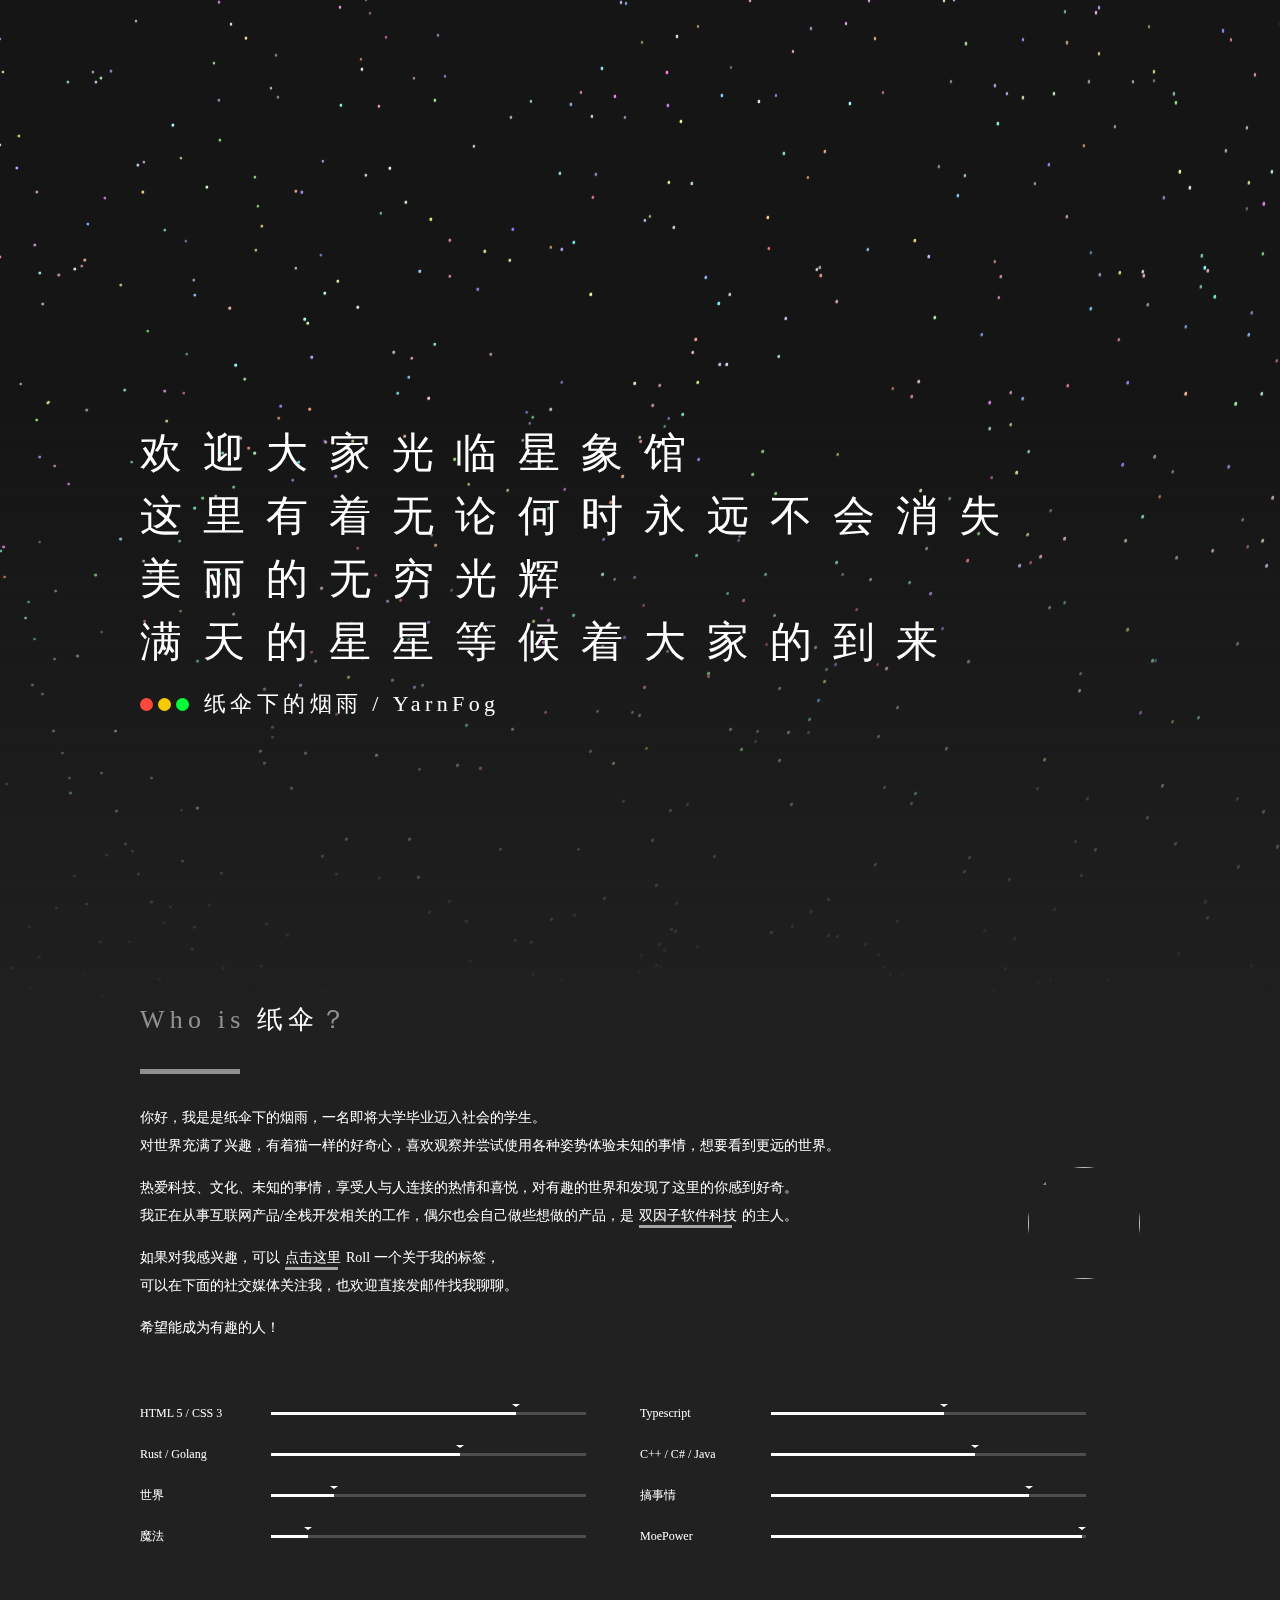
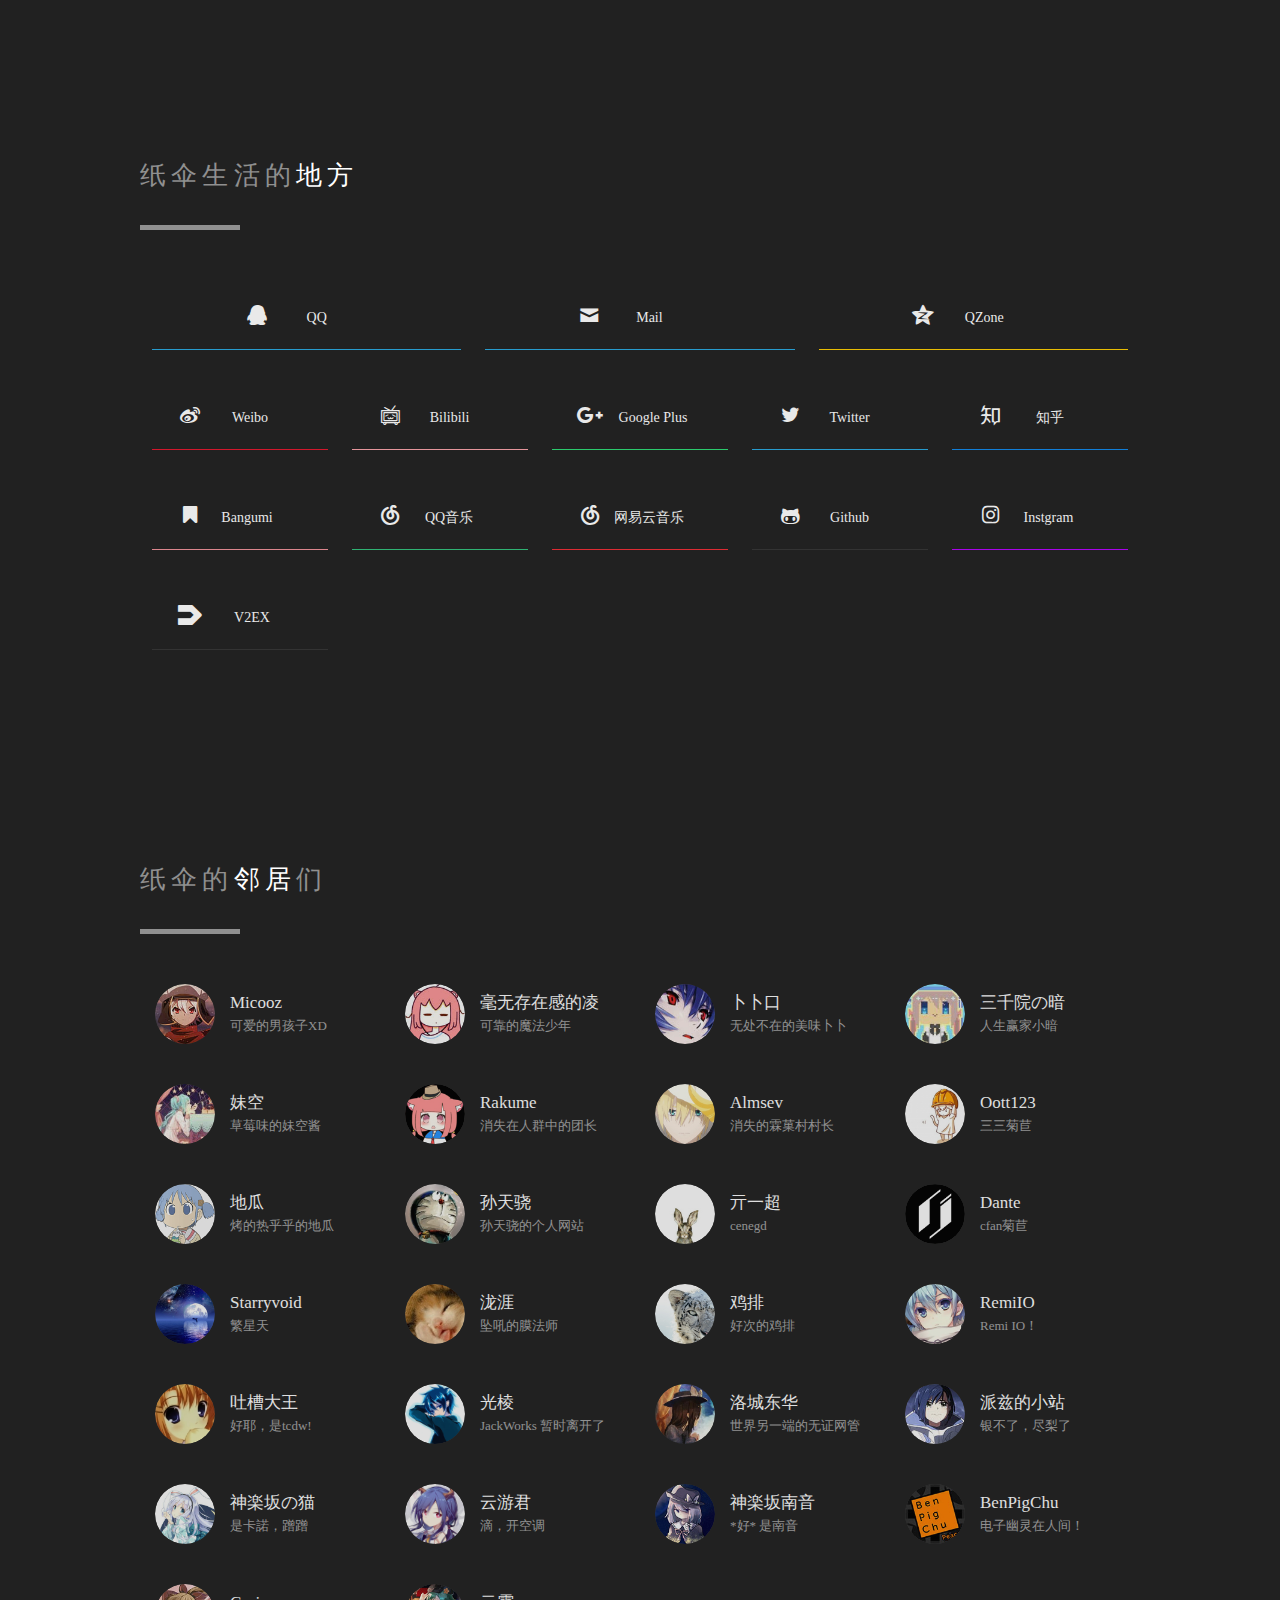
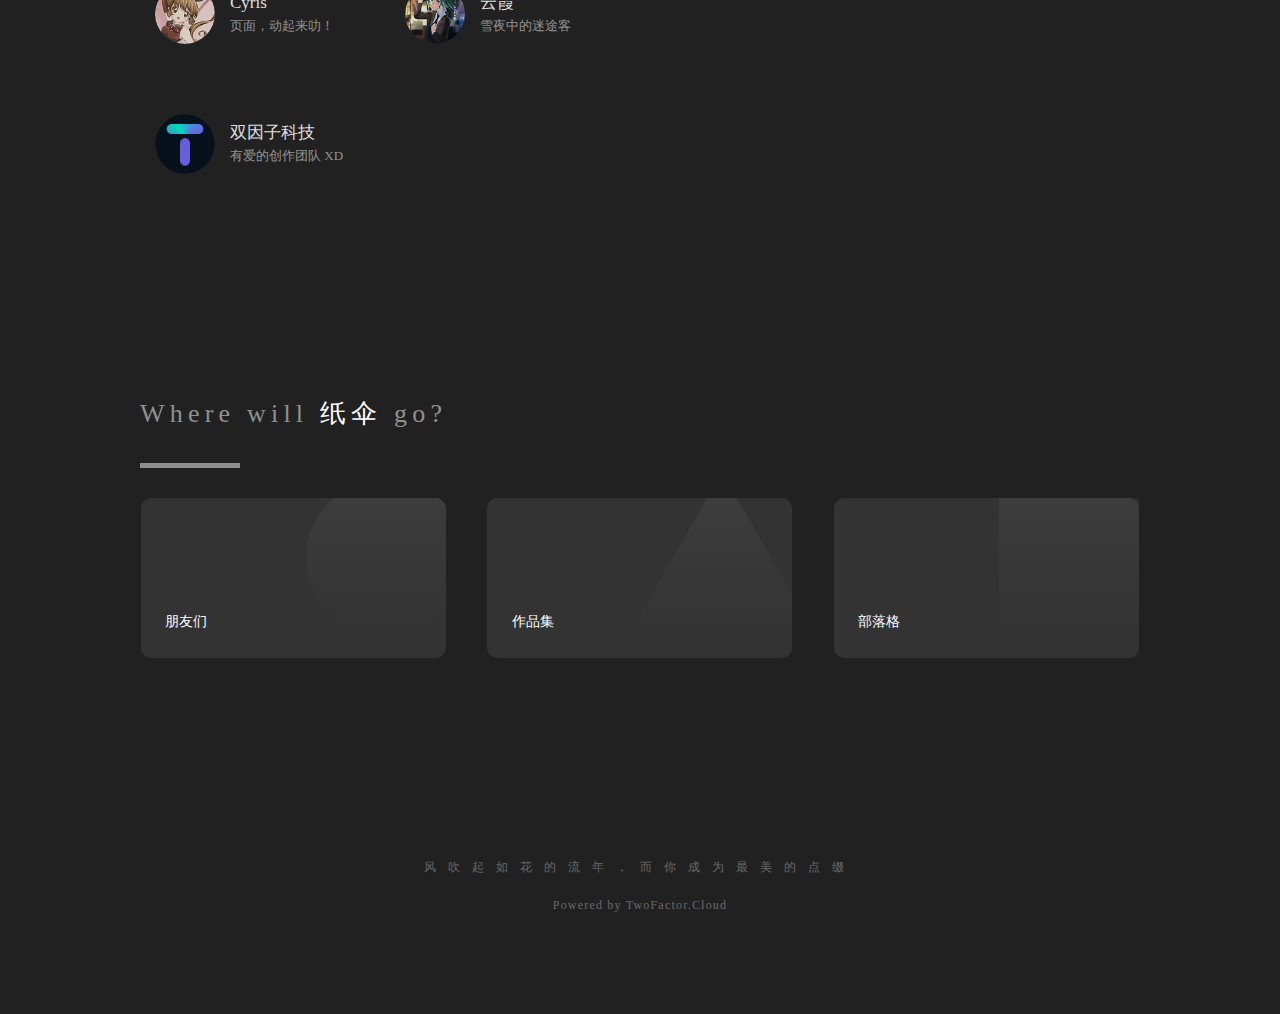
==== commit 5b26a1ee: "2024/08/09 02:07" ====
--- a/index.html
+++ b/index.html
@@ -1,388 +1 @@
-<!DOCTYPE html>
-<html lang="en">
-<head>
-    <meta charset="UTF-8">
-    <meta http-equiv="X-UA-Compatible" content="IE=Edge">
-    <meta name="viewport" id="viewport" content="width=device-width, initial-scale=1">
-    <title>纸伞下的烟雨 · sxsx欧克 / YarnFog - JiShu.Xin</title>
-    <meta name="keywords" content="纸伞下的烟雨 sxsx欧克 YarnFog 樱花树工作室">
-    <meta name="description" content="纸伞下的烟雨の小窝，期待与更多的人相遇！">
-    <link rel="apple-touch-icon-precomposed" href="">
-    <link rel="stylesheet" type="text/css" href="source/h.css">
-    <link rel="stylesheet" type="text/css" href="source/app.css">
-</head>
-<body>
-<nav>
-    <a href="//jishu.xin" class="active">Index</a>
-    <a class="clip"></a>
-    <a href="//nian.jishu.xin">Blog</a>
-    <a class="clip"></a>
-    <a href="//www.liusuyun.com">Tassels Cloud</a>
-</nav>
-<div class="background">
-    <canvas id="startrack"></canvas>
-    <div class="cover"></div>
-</div>
-<div class="main">
-    <div class="ch intro">
-        <div class="container">
-            <div class="hello">
-                <h1 id="slogan">思考中……</h1>
-                <h2>
-                    <div class="circle">
-                        <span></span>
-                        <span></span>
-                        <span></span>
-                    </div>
-                    纸伞下的烟雨 · sxsx欧克 / YarnFog <span class="yfrom" style="float: right;"></span>
-                </h2>
-            </div>
-        </div>
-    </div>
-    <div class="ch about">
-        <div class="container">
-            <h2 class="chtitle">
-                Who is <span>纸伞</span>
-                ？
-            </h2>
-            <div class="clear">
-                <div class="introduct">
-                    <img class="avatar" src="http://q1.qlogo.cn/g?b=qq&nk=1340761826&s=640"/>
-                    <p>你好，这里是纸伞！</p>
-                    <p style="padding:1em 0;"><i>一个患有社交恐惧症的小盆友。</i></p>
-                    <p>
-                        <smell>然而却又渴望获得大家的关注关注。</smell>
-                    </p>
-                    <p>或许用，
-                        <del>佛系</del>
-                        这个词可以很好地概括我，有也可无也可、不争也不抢。热爱玩Minecraft常用id是Ying / YarnFog。
-                    </p>
-                    <p>
-                        对世界充满了兴趣，有着猫一样的好奇心，喜欢观察并尝试使用各种姿势体验未知的事情，想要看到更远的世界。<span
-                            style="opacity: .2">（</span></p>
-                    <p>希望能成为有趣的人！</p>
-                    <div class="chatbox">
-                        <div class="line loading">
-                            <span></span>
-                            <span></span>
-                            <span></span>
-                        </div>
-                    </div>
-                </div>
-                <ul class="skill clear">
-                    <li>
-                        <p>HTML5/CSS3</p>
-                        <div class="progress">
-                            <div style="width:78%;"></div>
-                            <span>制作网站程度的能力</span>
-                        </div>
-                    </li>
-                    <li>
-                        <p>JavaScript/Typescript</p>
-                        <div class="progress">
-                            <div style="width:55%;"></div>
-                            <span>使用现代轮子程度的能力</span>
-                        </div>
-                    </li>
-                    <li>
-                        <p>PHP</p>
-                        <div class="progress">
-                            <div style="width:60%;"></div>
-                            <span>赞美最好的语言程度的能力</span>
-                        </div>
-                    </li>
-                    <li>
-                        <p>C++ / C# / Java</p>
-                        <div class="progress">
-                            <div style="width:65%;"></div>
-                            <span>让自己舒服程度的能力</span>
-                        </div>
-                    </li>
-                    <li>
-                        <p>搞事情</p>
-                        <div class="progress">
-                            <div style="width:82%;"></div>
-                            <span>让事情发生程度的能力</span>
-                        </div>
-                    </li>
-                    <li>
-                        <p>魔法</p>
-                        <div class="progress">
-                            <div style="width:12%;"></div>
-                            <span>和普通人相同程度的能力</span>
-                        </div>
-                    </li>
-                    <li>
-                        <p>MoePower</p>
-                        <div class="progress">
-                            <div style="width:99%;"></div>
-                            <span>成为萌二程度的能力</span>
-                        </div>
-                    </li>
-                    <li>
-                        <p>Lolicon</p>
-                        <div class="progress">
-                            <div style="width: 120%;"></div>
-                            <span>不可描述的能力</span>
-                        </div>
-                    </li>
-                </ul>
-            </div>
-        </div>
-    </div>
-    <div class="find ch">
-        <div class="container links">
-            <h2 class="chtitle">
-                纸伞生活的<span>地方</span>
-            </h2>
-            <div class="clear col-3">
-                <a href="//blog.iying.top/" target="_blank">
-                    <div class="item">
-                        <div class="bg" style="background-color:#28a9e0"></div>
-                        <div class="inner">
-                            <span>博客</span>
-                        </div>
-                    </div>
-                </a>
-                <a href="//1.iying.top/" target="_blank">
-                    <div class="item">
-                        <div class="bg" style="background-color:#28a9e0"></div>
-                        <div class="inner">
-                            <span>实验室</span>
-                        </div>
-                    </div>
-                </a>
-                <a href="//gate.iying.top/" target="_blank">
-                    <div class="item">
-                        <div class="bg" style="background-color:#28a9e0"></div>
-                        <div class="inner">
-                            <span>任意门</span>
-                        </div>
-                    </div>
-                </a>
-            </div>
-            <div class="clear">
-                <a href="https://wpa.qq.com/msgrd?v=3&uin=1340761826&site=qq&menu=yes" target="_blank">
-                    <div class="item">
-                        <div class="bg" style="background-color: #28A9E0"></div>
-                        <div class="inner">
-                            <i class="icon-qq"></i>
-                            <span>QQ</span>
-                        </div>
-                    </div>
-                </a>
-                <a href="mailto:1340761826@qq.com" target="_blank">
-                    <div class="item">
-                        <div class="bg" style="background-color: #28A9E0"></div>
-                        <div class="inner">
-                            <i class="icon-mail"></i>
-                            <span>Mail</span>
-                        </div>
-                    </div>
-                </a>
-                <a href="https://user.qzone.qq.com/1340761826" target="_blank">
-                    <div class="item">
-                        <div class="bg" style="background-color: #FFCE00"></div>
-                        <div class="inner">
-                            <i class="icon-tencent_qzone"></i>
-                            <span>QZone</span>
-                        </div>
-                    </div>
-                </a>
-                <a href="https://weibo.com/6011775186" target="_blank">
-                    <div class="item">
-                        <div class="bg" style="background-color: #E6162D"></div>
-                        <div class="inner">
-                            <i class="icon-weibo"></i>
-                            <span>Weibo</span>
-                        </div>
-                    </div>
-                </a>
-                <a href="https://space.bilibili.com/350639764" target="_blank">
-                    <div class="item">
-                        <div class="bg" style="background-color: #F9A2A8"></div>
-                        <div class="inner">
-                            <i class="icon-bilibili"></i>
-                            <span>Bilibili</span>
-                        </div>
-                    </div>
-                </a>
-                <!--a href="https://plus.google.com/+Nekotora" target="_blank"><div class="item">
-                    <div class="bg" style="background-color: #2cdd76"></div>
-                    <div class="inner">
-                        <i class="icon-gplus"></i>
-                        <span>Google Plus</span>
-                    </div>
-                </div></a>
-                <a href="https://twitter.com/NekotoraMoe" target="_blank"><div class="item">
-                    <div class="bg" style="background-color: #28A9E0"></div>
-                    <div class="inner">
-                        <i class="icon-twitter"></i>
-                        <span>Twitter</span>
-                    </div>
-                </div></a-->
-                <a href="https://www.zhihu.com/people/ying-32-90-69" target="_blank">
-                    <div class="item">
-                        <div class="bg" style="background-color: #0F88EB"></div>
-                        <div class="inner">
-                            <i class="icon-zhihu"></i>
-                            <span>知乎</span>
-                        </div>
-                    </div>
-                </a>
-                <a href="http://bgm.tv/user/462641" target="_blank">
-                    <div class="item">
-                        <div class="bg" style="background-color: #F09199"></div>
-                        <div class="inner">
-                            <i class="icon-bookmark"></i>
-                            <span>Bangumi</span>
-                        </div>
-                    </div>
-                </a>
-                <a href="https://y.qq.com/n/yqq/playlist/2425194154.html" target="_blank">
-                    <div class="item">
-                        <div class="bg" style="background-color: #31C27C"></div>
-                        <div class="inner">
-                            <i class="icon-netease_music"></i>
-                            <span>QQ音乐</span>
-                        </div>
-                    </div>
-                </a>
-                <a href="https://music.163.com/#/user/home?id=321890282" target="_blank">
-                    <div class="item">
-                        <div class="bg" style="background-color: #F12D35"></div>
-                        <div class="inner">
-                            <i class="icon-netease_music"></i>
-                            <span>网易云音乐</span>
-                        </div>
-                    </div>
-                </a>
-                <a href="https://github.com/iZhangYingYing" target="_blank">
-                    <div class="item">
-                        <div class="bg" style="background-color: #353535"></div>
-                        <div class="inner">
-                            <i class="icon-github"></i>
-                            <span>Github</span>
-                        </div>
-                    </div>
-                </a>
-                <!--a href="https://www.instagram.com/nekotoramoe/" target="_blank"><div class="item">
-                    <div class="bg" style="background-color: #b600ff"></div>
-                    <div class="inner">
-                        <i class="icon-instagram"></i>
-                        <span>Instgram</span>
-                    </div>
-                </div></a-->
-            </div>
-        </div>
-    </div>
-    <div class="gate ch">
-        <div class="container links">
-            <h2 class="chtitle">
-                纸伞的<span>邻居</span>们
-            </h2>
-            <div class="clear">
-                <a href="https://apporz.com/" target="_blank">
-                    <div class="item">
-                        <div class="avatar">
-                            <img src="/micooz.bab73e68.jpg">
-                        </div>
-                        <div class="inner">
-                            <h5>Micooz</h5>
-                            <p>可爱的男孩子XD</p>
-                        </div>
-                    </div>
-                </a>
-            </div>
-            <div class="clear" style="margin-top:30px;">
-                <a href="//www.iying.top" target="_blank">
-                    <div class="item">
-                        <div class="avatar">
-                            <img src="//www.iying.top/images/ysakura.png">
-                        </div>
-                        <div class="inner">
-                            <h5>樱花印象网络工作室</h5>
-                            <p>有爱的创作团队XD</p>
-                        </div>
-                    </div>
-                </a>
-            </div>
-        </div>
-    </div>
-    <div class="ch clear">
-        <div class="container">
-            <div class="enter-list">
-                <a class="item" href="">
-                    <div class="text">部落格</div>
-                    <div class="bg">
-                        <div class="square">
-                            <svg width="100" height="100" preserveAspectRatio="xMidYMid meet" viewBox="0 0 100 100"
-                                 fill="none" xmlns="http://www.w3.org/2000/svg">
-                                <rect width="100" height="100" rx="10" fill="url(#paint0_linear)"></rect>
-                                <defs>
-                                    <linearGradient id="paint0_linear" x1="50" y1="0" x2="50" y2="100"
-                                                    gradientUnits="userSpaceOnUse">
-                                        <stop stop-color="white"></stop>
-                                        <stop offset="1" stop-color="white" stop-opacity="0"></stop>
-                                    </linearGradient>
-                                </defs>
-                            </svg>
-                        </div>
-
-                    </div>
-                </a>
-                <a class="item" href="">
-                    <div class="text">作品集</div>
-                    <div class="bg">
-                        <div class="triangle">
-                            <svg width="116" height="103" preserveAspectRatio="xMidYMid meet" viewBox="0 0 116 103"
-                                 fill="none" xmlns="http://www.w3.org/2000/svg">
-                                <path d="M49.3397 5.00001C53.1887 -1.66666 62.8113 -1.66667 66.6603 5L114.292 87.5C118.141 94.1667 113.329 102.5 105.631 102.5H10.3686C2.67061 102.5 -2.14065 94.1667 1.70835 87.5L49.3397 5.00001Z"
-                                      fill="url(#paint0_linear)"></path>
-                                <defs>
-                                    <linearGradient id="paint0_linear" x1="58" y1="0.5" x2="58" y2="104"
-                                                    gradientUnits="userSpaceOnUse">
-                                        <stop stop-color="white"></stop>
-                                        <stop offset="1" stop-color="white" stop-opacity="0"></stop>
-                                        <stop offset="1" stop-color="white" stop-opacity="0"></stop>
-                                    </linearGradient>
-                                </defs>
-                            </svg>
-                        </div>
-                    </div>
-                </a>
-                <a class="item" href="javascript:nav('friends')">
-                    <div class="text">朋友们</div>
-                    <div class="bg">
-                        <div class="rounded">
-                            <svg width="100" height="100" preserveAspectRatio="xMidYMid meet" viewBox="0 0 100 100"
-                                 fill="none" xmlns="http://www.w3.org/2000/svg">
-                                <circle cx="50" cy="50" r="50" fill="url(#paint0_linear)"></circle>
-                                <defs>
-                                    <linearGradient id="paint0_linear" x1="50" y1="0" x2="50" y2="100"
-                                                    gradientUnits="userSpaceOnUse">
-                                        <stop stop-color="white"></stop>
-                                        <stop offset="1" stop-color="white" stop-opacity="0"></stop>
-                                    </linearGradient>
-                                </defs>
-                            </svg>
-
-                        </div>
-                    </div>
-                </a>
-            </div>
-        </div>
-    </div>
-    <div class="footer ch">
-        <div class="container">
-            <!--h3>纸伞下的烟雨 · sxsx欧克 / YarnFog</h3-->
-            <p>风吹起如花的流年 而你成为最美的点缀</p>
-            <p class="c">
-                <a href="//cloud.iying.top/">Powered by Tassels Cloud</a>
-            </p>
-        </div>
-    </div>
-</div>
-<script src="source/app.js"></script>
-</body>
-</html>
+<!DOCTYPE html><html lang="zh"><head><meta charSet="utf-8"/><meta name="viewport" content="width=device-width, initial-scale=1"/><link rel="preload" as="image" href="https://q1.qlogo.cn/g?b=qq&amp;nk=1340761826&amp;s=640"/><link rel="preload" as="image" href="/assets/images/avatars/micooz.jpg"/><link rel="preload" as="image" href="/assets/images/avatars/lynn.jpg"/><link rel="preload" as="image" href="/assets/images/avatars/totoro.jpg"/><link rel="preload" as="image" href="/assets/images/avatars/an.jpg"/><link rel="preload" as="image" href="/assets/images/avatars/sora.jpg"/><link rel="preload" as="image" href="/assets/images/avatars/rakume.jpg"/><link rel="preload" as="image" href="/assets/images/avatars/almsev.jpg"/><link rel="preload" as="image" href="/assets/images/avatars/oott123.jpg"/><link rel="preload" as="image" href="/assets/images/avatars/digua.jpg"/><link rel="stylesheet" href="/_next/static/css/8fab430c3f1aaaa5.css" data-precedence="next"/><link rel="stylesheet" href="/_next/static/css/f16604f8cbaf050a.css" data-precedence="next"/><link rel="preload" as="script" fetchPriority="low" href="/_next/static/chunks/webpack-76b2dbaacd683d26.js"/><script src="/_next/static/chunks/e21e3bba-d670eb2c82559536.js" async=""></script><script src="/_next/static/chunks/280-0a89056c2d6446ad.js" async=""></script><script src="/_next/static/chunks/main-app-98333dfe7b854782.js" async=""></script><script src="/_next/static/chunks/6dc81886-ff4c499fce4f0561.js" async=""></script><script src="/_next/static/chunks/app/(index)/page-2d30ddba04281144.js" async=""></script><script src="/_next/static/chunks/app/layout-59230f0b9f36bf98.js" async=""></script><link rel="preload" as="image" href="/assets/images/avatars/ybusad.jpg"/><link rel="preload" as="image" href="/assets/images/avatars/cenegd.jpg"/><link rel="preload" as="image" href="/assets/images/avatars/dante.jpg"/><link rel="preload" as="image" href="/assets/images/avatars/starryvoid.jpg"/><link rel="preload" as="image" href="/assets/images/avatars/sylingd.jpg"/><link rel="preload" as="image" href="/assets/images/avatars/jipai.jpg"/><link rel="preload" as="image" href="/assets/images/avatars/shellv.jpg"/><link rel="preload" as="image" href="/assets/images/avatars/tcdw.jpg"/><link rel="preload" as="image" href="/assets/images/avatars/jackworks.jpg"/><link rel="preload" as="image" href="/assets/images/avatars/touka.jpg"/><link rel="preload" as="image" href="/assets/images/avatars/blingwang.jpg"/><link rel="preload" as="image" href="/assets/images/avatars/kano.jpg"/><link rel="preload" as="image" href="/assets/images/avatars/yunyou.jpg"/><link rel="preload" as="image" href="/assets/images/avatars/minamion.jpg"/><link rel="preload" as="image" href="/assets/images/avatars/bpc.jpg"/><link rel="preload" as="image" href="/assets/images/avatars/cyris.jpg"/><link rel="preload" as="image" href="/assets/images/avatars/yx.jpg"/><link rel="preload" as="image" href="/assets/images/avatars/two-factor.jpg"/><title>纸伞下的烟雨 / YarnFog - JiShu.Xin</title><meta name="description" content="纸伞下的烟雨の小窝，期待与更多的人相遇！"/><meta name="keywords" content="纸伞下的烟雨,iYarnFog,sxsx欧克,浅念,个人网站,博客"/><script src="/_next/static/chunks/polyfills-78c92fac7aa8fdd8.js" noModule=""></script></head><body><nav class="hidden"><a href="//nian.jishu.xin">Blog</a><a class="clip"></a><a href="//twofactor.tech">TwoFactor.Tech</a><a class="clip"></a><a href="//jishu.xin" class="active">Index</a></nav><div class="absolute top-0 left-0 w-screen h-screen"><canvas class="h-[140%] w-full"></canvas><div class="absolute bottom-[-42%] left-0 size-full" style="background:linear-gradient(0deg, #202020 30%, rgba(32, 32, 32, 0))"></div></div><div class="main"><div class="ch intro"><div class="ch-container"><div class="hello"><h1 id="slogan">思考中……</h1><h2><div class="circle"><span></span><span></span><span></span></div>纸伞下的烟雨 / YarnFog</h2></div></div></div><div class="ch about"><div class="ch-container"><h2 class="chtitle">Who is <span>纸伞</span>？</h2><div class="clear"><div class="readme flex flex-wrap-reverse items-center justify-between leading-8"><div><p>你好，我是是纸伞下的烟雨，一名即将大学毕业迈入社会的学生。<br/>对世界充满了兴趣，有着猫一样的好奇心，喜欢观察并尝试使用各种姿势体验未知的事情，想要看到更远的世界。</p><p style="padding:1em 0">热爱科技、文化、未知的事情，享受人与人连接的热情和喜悦，对有趣的世界和发现了这里的你感到好奇。<br/>我正在从事互联网产品/全栈开发相关的工作，偶尔也会自己做些想做的产品，是<a href="/#">双因子软件科技</a>的主人。</p><p style="padding-bottom:1em">如果对我感兴趣，可以<a class="cursor-pointer">点击这里</a>Roll 一个关于我的标签，<br/> 可以在下面的社交媒体关注我，也欢迎直接发邮件找我聊聊。</p><div class="roll-tag"></div><p>希望能成为有趣的人！</p></div><img class="avatar mb-5 size-32 rounded-full md:mb-0" src="https://q1.qlogo.cn/g?b=qq&amp;nk=1340761826&amp;s=640"/></div><ul class="skill clear"><li><p>HTML 5 / CSS 3</p><div class="progress"><div style="width:78%"></div><span>制作网站程度的能力</span></div></li><li><p>Typescript</p><div class="progress"><div style="width:55%"></div><span>赞美最好的语言程度的能力</span></div></li><li><p>Rust / Golang</p><div class="progress"><div style="width:60%"></div><span>使用现代轮子程度的能力</span></div></li><li><p>C++ / C# / Java</p><div class="progress"><div style="width:65%"></div><span>让自己舒服程度的能力</span></div></li><li><p>世界</p><div class="progress"><div style="width:20%"></div><span>观测世界程度的能力</span></div></li><li><p>搞事情</p><div class="progress"><div style="width:82%"></div><span>让事情发生程度的能力</span></div></li><li><p>魔法</p><div class="progress"><div style="width:12%"></div><span>和普通人相同程度的能力</span></div></li><li><p>MoePower</p><div class="progress"><div style="width:99%"></div><span>成为萌二程度的能力</span></div></li></ul></div></div></div><div class="find ch"><div class="links ch-container"><h2 class="chtitle">纸伞生活的<span>地方</span></h2><div class="clear col-3"><a href="https://wpa.qq.com/msgrd?v=3&amp;uin=1340761826&amp;site=qq&amp;menu=yes" target="_blank" rel="noreferrer"><div class="item"><div class="bg" style="background-color:rgb(40, 169, 224)"></div><div class="inner"><i class="neko-icon icon-qq"></i><span>QQ</span></div></div></a><a href="mailto:wo@jishu.xin" target="_blank" rel="noreferrer"><div class="item"><div class="bg" style="background-color:rgb(40, 169, 224)"></div><div class="inner"><i class="neko-icon icon-mail"></i><span>Mail</span></div></div></a><a href="https://user.qzone.qq.com/1340761826" target="_blank" rel="noreferrer"><div class="item"><div class="bg" style="background-color:rgb(255, 206, 0)"></div><div class="inner"><i class="neko-icon icon-tencent_qzone"></i><span>QZone</span></div></div></a></div><div class="clear"><a href="https://weibo.com/6011775186" target="_blank" rel="noreferrer"><div class="item"><div class="bg" style="background-color:rgb(230, 22, 45)"></div><div class="inner"><i class="neko-icon icon-weibo"></i><span>Weibo</span></div></div></a><a href="https://space.bilibili.com/350639764" target="_blank" rel="noreferrer"><div class="item"><div class="bg" style="background-color:rgb(249, 162, 168)"></div><div class="inner"><i class="neko-icon icon-bilibili"></i><span>Bilibili</span></div></div></a><a href="#" target="_blank" rel="noreferrer"><div class="item"><div class="bg" style="background-color:rgb(44, 221, 118)"></div><div class="inner"><i class="neko-icon icon-gplus"></i><span>Google Plus</span></div></div></a><a href="https://x.com/iyarnfog" target="_blank" rel="noreferrer"><div class="item"><div class="bg" style="background-color:rgb(40, 169, 224)"></div><div class="inner"><i class="neko-icon icon-twitter"></i><span>Twitter</span></div></div></a><a href="https://www.zhihu.com/people/jishuxin" target="_blank" rel="noreferrer"><div class="item"><div class="bg" style="background-color:rgb(15, 136, 235)"></div><div class="inner"><i class="neko-icon icon-zhihu"></i><span>知乎</span></div></div></a><a href="http://bgm.tv/user/462641" target="_blank" rel="noreferrer"><div class="item"><div class="bg" style="background-color:rgb(240, 145, 153)"></div><div class="inner"><i class="neko-icon icon-bookmark"></i><span>Bangumi</span></div></div></a><a href="https://y.qq.com/n/yqq/playlist/2425194154.html" target="_blank" rel="noreferrer"><div class="item"><div class="bg" style="background-color:rgb(49, 194, 124)"></div><div class="inner"><i class="neko-icon icon-netease_music"></i><span>QQ音乐</span></div></div></a><a href="https://music.163.com/#/user/home?id=321890282" target="_blank" rel="noreferrer"><div class="item"><div class="bg" style="background-color:rgb(241, 45, 53)"></div><div class="inner"><i class="neko-icon icon-netease_music"></i><span>网易云音乐</span></div></div></a><a href="https://github.com/iYarnFog" target="_blank" rel="noreferrer"><div class="item"><div class="bg" style="background-color:rgb(53, 53, 53)"></div><div class="inner"><i class="neko-icon icon-github"></i><span>Github</span></div></div></a><a href="#" target="_blank" rel="noreferrer"><div class="item"><div class="bg" style="background-color:rgb(182, 0, 255)"></div><div class="inner"><i class="neko-icon icon-instagram"></i><span>Instgram</span></div></div></a><a href="https://www.v2ex.com/member/iyarnfog" target="_blank" rel="noreferrer"><div class="item"><div class="bg" style="background-color:rgb(53, 53, 53)"></div><div class="inner"><i class="neko-icon icon-v2ex"></i><span>V2EX</span></div></div></a></div></div></div><div class="gate ch"><div class="links ch-container"><h2 class="chtitle">纸伞的<span>邻居</span>们</h2><div class="clear "><a href="https://apporz.com/" target="_blank" rel="noreferrer"><div class="item" style="width:25%;height:fit-content"><div class="avatar"><img src="/assets/images/avatars/micooz.jpg" alt="Micooz"/></div><div class="inner"><h5>Micooz</h5><p>可爱的男孩子XD</p></div></div></a><a href="http://shiromi.org/" target="_blank" rel="noreferrer"><div class="item" style="width:25%;height:fit-content"><div class="avatar"><img src="/assets/images/avatars/lynn.jpg" alt="毫无存在感的凌"/></div><div class="inner"><h5>毫无存在感的凌</h5><p>可靠的魔法少年</p></div></div></a><a href="http://mouto.org/" target="_blank" rel="noreferrer"><div class="item" style="width:25%;height:fit-content"><div class="avatar"><img src="/assets/images/avatars/totoro.jpg" alt="卜卜口"/></div><div class="inner"><h5>卜卜口</h5><p>无处不在的美味卜卜</p></div></div></a><a href="http://moe.lu/" target="_blank" rel="noreferrer"><div class="item" style="width:25%;height:fit-content"><div class="avatar"><img src="/assets/images/avatars/an.jpg" alt="三千院の暗"/></div><div class="inner"><h5>三千院の暗</h5><p>人生赢家小暗</p></div></div></a><a href="http://sora.sound.moe/" target="_blank" rel="noreferrer"><div class="item" style="width:25%;height:fit-content"><div class="avatar"><img src="/assets/images/avatars/sora.jpg" alt="妹空"/></div><div class="inner"><h5>妹空</h5><p>草莓味的妹空酱</p></div></div></a><a href="http://rakume.com/" target="_blank" rel="noreferrer"><div class="item" style="width:25%;height:fit-content"><div class="avatar"><img src="/assets/images/avatars/rakume.jpg" alt="Rakume"/></div><div class="inner"><h5>Rakume</h5><p>消失在人群中的团长</p></div></div></a><a href="http://www.almsev.com/" target="_blank" rel="noreferrer"><div class="item" style="width:25%;height:fit-content"><div class="avatar"><img src="/assets/images/avatars/almsev.jpg" alt="Almsev"/></div><div class="inner"><h5>Almsev</h5><p>消失的霖菓村村长</p></div></div></a><a href="https://best33.com/" target="_blank" rel="noreferrer"><div class="item" style="width:25%;height:fit-content"><div class="avatar"><img src="/assets/images/avatars/oott123.jpg" alt="Oott123"/></div><div class="inner"><h5>Oott123</h5><p>三三菊苣</p></div></div></a><a href="https://digua.me/" target="_blank" rel="noreferrer"><div class="item" style="width:25%;height:fit-content"><div class="avatar"><img src="/assets/images/avatars/digua.jpg" alt="地瓜"/></div><div class="inner"><h5>地瓜</h5><p>烤的热乎乎的地瓜</p></div></div></a><a href="http://www.ybusad.com/" target="_blank" rel="noreferrer"><div class="item" style="width:25%;height:fit-content"><div class="avatar"><img src="/assets/images/avatars/ybusad.jpg" alt="孙天骁"/></div><div class="inner"><h5>孙天骁</h5><p>孙天骁的个人网站</p></div></div></a><a href="https://www.qiyichao.cn/" target="_blank" rel="noreferrer"><div class="item" style="width:25%;height:fit-content"><div class="avatar"><img src="/assets/images/avatars/cenegd.jpg" alt="亓一超"/></div><div class="inner"><h5>亓一超</h5><p>cenegd</p></div></div></a><a href="https://dante.io/" target="_blank" rel="noreferrer"><div class="item" style="width:25%;height:fit-content"><div class="avatar"><img src="/assets/images/avatars/dante.jpg" alt="Dante"/></div><div class="inner"><h5>Dante</h5><p>cfan菊苣</p></div></div></a><a href="https://www.starryvoid.com/" target="_blank" rel="noreferrer"><div class="item" style="width:25%;height:fit-content"><div class="avatar"><img src="/assets/images/avatars/starryvoid.jpg" alt="Starryvoid"/></div><div class="inner"><h5>Starryvoid</h5><p>繁星天</p></div></div></a><a href="https://blog.sylingd.com/" target="_blank" rel="noreferrer"><div class="item" style="width:25%;height:fit-content"><div class="avatar"><img src="/assets/images/avatars/sylingd.jpg" alt="泷涯"/></div><div class="inner"><h5>泷涯</h5><p>坠吼的膜法师</p></div></div></a><a href="https://www.jipai.moe/" target="_blank" rel="noreferrer"><div class="item" style="width:25%;height:fit-content"><div class="avatar"><img src="/assets/images/avatars/jipai.jpg" alt="鸡排"/></div><div class="inner"><h5>鸡排</h5><p>好次的鸡排</p></div></div></a><a href="https://linux.dog/" target="_blank" rel="noreferrer"><div class="item" style="width:25%;height:fit-content"><div class="avatar"><img src="/assets/images/avatars/shellv.jpg" alt="RemiIO"/></div><div class="inner"><h5>RemiIO</h5><p>Remi IO！</p></div></div></a><a href="https://www.tcdw.net/" target="_blank" rel="noreferrer"><div class="item" style="width:25%;height:fit-content"><div class="avatar"><img src="/assets/images/avatars/tcdw.jpg" alt="吐槽大王"/></div><div class="inner"><h5>吐槽大王</h5><p>好耶，是tcdw!</p></div></div></a><a href="http://jack-works.github.io/" target="_blank" rel="noreferrer"><div class="item" style="width:25%;height:fit-content"><div class="avatar"><img src="/assets/images/avatars/jackworks.jpg" alt="光棱"/></div><div class="inner"><h5>光棱</h5><p>JackWorks 暂时离开了</p></div></div></a><a href="https://www.aoisnow.net/" target="_blank" rel="noreferrer"><div class="item" style="width:25%;height:fit-content"><div class="avatar"><img src="/assets/images/avatars/touka.jpg" alt="洛城东华"/></div><div class="inner"><h5>洛城东华</h5><p>世界另一端的无证网管</p></div></div></a><a href="https://blog.blingwang.cn/" target="_blank" rel="noreferrer"><div class="item" style="width:25%;height:fit-content"><div class="avatar"><img src="/assets/images/avatars/blingwang.jpg" alt="派兹的小站"/></div><div class="inner"><h5>派兹的小站</h5><p>银不了，尽梨了</p></div></div></a><a href="https://kagurazaka.cat/" target="_blank" rel="noreferrer"><div class="item" style="width:25%;height:fit-content"><div class="avatar"><img src="/assets/images/avatars/kano.jpg" alt="神楽坂の猫"/></div><div class="inner"><h5>神楽坂の猫</h5><p>是卡諾，蹭蹭</p></div></div></a><a href="https://www.yunyoujun.cn/" target="_blank" rel="noreferrer"><div class="item" style="width:25%;height:fit-content"><div class="avatar"><img src="/assets/images/avatars/yunyou.jpg" alt="云游君"/></div><div class="inner"><h5>云游君</h5><p>滴，开空调</p></div></div></a><a href="https://seaslug.moe/" target="_blank" rel="noreferrer"><div class="item" style="width:25%;height:fit-content"><div class="avatar"><img src="/assets/images/avatars/minamion.jpg" alt="神楽坂南音"/></div><div class="inner"><h5>神楽坂南音</h5><p>*好* 是南音</p></div></div></a><a href="https://benpigchu.com/" target="_blank" rel="noreferrer"><div class="item" style="width:25%;height:fit-content"><div class="avatar"><img src="/assets/images/avatars/bpc.jpg" alt="BenPigChu"/></div><div class="inner"><h5>BenPigChu</h5><p>电子幽灵在人间！</p></div></div></a><a href="https://cyris.moe/" target="_blank" rel="noreferrer"><div class="item" style="width:25%;height:fit-content"><div class="avatar"><img src="/assets/images/avatars/cyris.jpg" alt="Cyris"/></div><div class="inner"><h5>Cyris</h5><p>页面，动起来叻！</p></div></div></a><a href="https://snowproselyte.com/" target="_blank" rel="noreferrer"><div class="item" style="width:25%;height:fit-content"><div class="avatar"><img src="/assets/images/avatars/yx.jpg" alt="云霞"/></div><div class="inner"><h5>云霞</h5><p>雪夜中的迷途客</p></div></div></a></div><div class="clear" style="margin-top:30px"><a href="https://twofactor.tech" target="_blank" rel="noreferrer"><div class="item" style="width:25%;height:fit-content"><div class="avatar"><img src="/assets/images/avatars/two-factor.jpg" alt="双因子科技"/></div><div class="inner"><h5>双因子科技</h5><p>有爱的创作团队 XD</p></div></div></a></div></div></div><div class="ch "><div class="links ch-container"><h2 class="chtitle">Where will <span>纸伞</span> go?</h2><div class="clear"><div class="enter-list"><a class="item" href="/"><div class="text">朋友们</div><div class="bg"><div class="rounded"><svg width="100" height="100" preserveAspectRatio="xMidYMid meet" viewBox="0 0 100 100" fill="none" xmlns="http://www.w3.org/2000/svg"><circle cx="50" cy="50" r="50" fill="url(#paint0_linear)"></circle><defs><linearGradient id="paint0_linear" x1="50" y1="0" x2="50" y2="100" gradientUnits="userSpaceOnUse"><stop stop-color="white"></stop><stop offset="1" stop-color="white" stop-opacity="0"></stop></linearGradient></defs></svg></div></div></a><a class="item" href="/work"><div class="text">作品集</div><div class="bg"><div class="triangle"><svg width="116" height="103" preserveAspectRatio="xMidYMid meet" viewBox="0 0 116 103" fill="none" xmlns="http://www.w3.org/2000/svg"><path d="M49.3397 5.00001C53.1887 -1.66666 62.8113 -1.66667 66.6603 5L114.292 87.5C118.141 94.1667 113.329 102.5 105.631 102.5H10.3686C2.67061 102.5 -2.14065 94.1667 1.70835 87.5L49.3397 5.00001Z" fill="url(#paint0_linear)"></path><defs><linearGradient id="paint0_linear" x1="58" y1="0.5" x2="58" y2="104" gradientUnits="userSpaceOnUse"><stop stop-color="white"></stop><stop offset="1" stop-color="white" stop-opacity="0"></stop><stop offset="1" stop-color="white" stop-opacity="0"></stop></linearGradient></defs></svg></div></div></a><a class="item" href="//nian.jishu.xin"><div class="text">部落格</div><div class="bg"><div class="square"><svg width="100" height="100" preserveAspectRatio="xMidYMid meet" viewBox="0 0 100 100" fill="none" xmlns="http://www.w3.org/2000/svg"><rect width="100" height="100" rx="10" fill="url(#paint0_linear)"></rect><defs><linearGradient id="paint0_linear" x1="50" y1="0" x2="50" y2="100" gradientUnits="userSpaceOnUse"><stop stop-color="white"></stop><stop offset="1" stop-color="white" stop-opacity="0"></stop></linearGradient></defs></svg></div></div></a></div></div></div></div><div class="footer ch"><div class="ch-container"><h3 class="hidden">纸伞下的烟雨</h3><p>风吹起如花的流年，而你成为最美的点缀</p><p class="c"><a href="//twofactor.cloud/">Powered by TwoFactor.Cloud</a></p></div></div></div><script src="/_next/static/chunks/webpack-76b2dbaacd683d26.js" async=""></script><script>(self.__next_f=self.__next_f||[]).push([0]);self.__next_f.push([2,null])</script><script>self.__next_f.push([1,"1:HL[\"/_next/static/css/8fab430c3f1aaaa5.css\",\"style\"]\n2:HL[\"/_next/static/css/f16604f8cbaf050a.css\",\"style\"]\n"])</script><script>self.__next_f.push([1,"3:I[9147,[],\"\"]\n5:I[7484,[\"495\",\"static/chunks/6dc81886-ff4c499fce4f0561.js\",\"123\",\"static/chunks/app/(index)/page-2d30ddba04281144.js\"],\"About\"]\n6:I[8518,[],\"\"]\n7:I[4968,[],\"\"]\n8:I[3801,[\"495\",\"static/chunks/6dc81886-ff4c499fce4f0561.js\",\"185\",\"static/chunks/app/layout-59230f0b9f36bf98.js\"],\"Background\"]\n9:I[4725,[\"495\",\"static/chunks/6dc81886-ff4c499fce4f0561.js\",\"185\",\"static/chunks/app/layout-59230f0b9f36bf98.js\"],\"Intro\"]\nb:I[8079,[],\"\"]\nc:[]\n"])</script><script>self.__next_f.push([1,"0:[[[\"$\",\"link\",\"0\",{\"rel\":\"stylesheet\",\"href\":\"/_next/static/css/8fab430c3f1aaaa5.css\",\"precedence\":\"next\",\"crossOrigin\":\"$undefined\"}]],[\"$\",\"$L3\",null,{\"buildId\":\"g63vheHZklGWYfpSzN6C7\",\"assetPrefix\":\"\",\"initialCanonicalUrl\":\"/\",\"initialTree\":[\"\",{\"children\":[\"(index)\",{\"children\":[\"__PAGE__\",{}]}]},\"$undefined\",\"$undefined\",true],\"initialSeedData\":[\"\",{\"children\":[\"(index)\",{\"children\":[\"__PAGE__\",{},[[\"$L4\",[[\"$\",\"$L5\",null,{}],[\"$\",\"div\",null,{\"className\":\"find ch\",\"children\":[\"$\",\"div\",null,{\"className\":\"links ch-container\",\"children\":[[\"$\",\"h2\",null,{\"className\":\"chtitle\",\"children\":[\"纸伞生活的\",[\"$\",\"span\",null,{\"children\":\"地方\"}]]}],[\"$\",\"div\",null,{\"className\":\"clear col-3\",\"children\":[[\"$\",\"a\",null,{\"href\":\"https://wpa.qq.com/msgrd?v=3\u0026uin=1340761826\u0026site=qq\u0026menu=yes\",\"target\":\"_blank\",\"rel\":\"noreferrer\",\"children\":[\"$\",\"div\",null,{\"className\":\"item\",\"children\":[[\"$\",\"div\",null,{\"className\":\"bg\",\"style\":{\"backgroundColor\":\"rgb(40, 169, 224)\"}}],[\"$\",\"div\",null,{\"className\":\"inner\",\"children\":[[\"$\",\"i\",null,{\"className\":\"neko-icon icon-qq\"}],[\"$\",\"span\",null,{\"children\":\"QQ\"}]]}]]}]}],[\"$\",\"a\",null,{\"href\":\"mailto:wo@jishu.xin\",\"target\":\"_blank\",\"rel\":\"noreferrer\",\"children\":[\"$\",\"div\",null,{\"className\":\"item\",\"children\":[[\"$\",\"div\",null,{\"className\":\"bg\",\"style\":{\"backgroundColor\":\"rgb(40, 169, 224)\"}}],[\"$\",\"div\",null,{\"className\":\"inner\",\"children\":[[\"$\",\"i\",null,{\"className\":\"neko-icon icon-mail\"}],[\"$\",\"span\",null,{\"children\":\"Mail\"}]]}]]}]}],[\"$\",\"a\",null,{\"href\":\"https://user.qzone.qq.com/1340761826\",\"target\":\"_blank\",\"rel\":\"noreferrer\",\"children\":[\"$\",\"div\",null,{\"className\":\"item\",\"children\":[[\"$\",\"div\",null,{\"className\":\"bg\",\"style\":{\"backgroundColor\":\"rgb(255, 206, 0)\"}}],[\"$\",\"div\",null,{\"className\":\"inner\",\"children\":[[\"$\",\"i\",null,{\"className\":\"neko-icon icon-tencent_qzone\"}],[\"$\",\"span\",null,{\"children\":\"QZone\"}]]}]]}]}]]}],[\"$\",\"div\",null,{\"className\":\"clear\",\"children\":[[\"$\",\"a\",null,{\"href\":\"https://weibo.com/6011775186\",\"target\":\"_blank\",\"rel\":\"noreferrer\",\"children\":[\"$\",\"div\",null,{\"className\":\"item\",\"children\":[[\"$\",\"div\",null,{\"className\":\"bg\",\"style\":{\"backgroundColor\":\"rgb(230, 22, 45)\"}}],[\"$\",\"div\",null,{\"className\":\"inner\",\"children\":[[\"$\",\"i\",null,{\"className\":\"neko-icon icon-weibo\"}],[\"$\",\"span\",null,{\"children\":\"Weibo\"}]]}]]}]}],[\"$\",\"a\",null,{\"href\":\"https://space.bilibili.com/350639764\",\"target\":\"_blank\",\"rel\":\"noreferrer\",\"children\":[\"$\",\"div\",null,{\"className\":\"item\",\"children\":[[\"$\",\"div\",null,{\"className\":\"bg\",\"style\":{\"backgroundColor\":\"rgb(249, 162, 168)\"}}],[\"$\",\"div\",null,{\"className\":\"inner\",\"children\":[[\"$\",\"i\",null,{\"className\":\"neko-icon icon-bilibili\"}],[\"$\",\"span\",null,{\"children\":\"Bilibili\"}]]}]]}]}],[\"$\",\"a\",null,{\"href\":\"#\",\"target\":\"_blank\",\"rel\":\"noreferrer\",\"children\":[\"$\",\"div\",null,{\"className\":\"item\",\"children\":[[\"$\",\"div\",null,{\"className\":\"bg\",\"style\":{\"backgroundColor\":\"rgb(44, 221, 118)\"}}],[\"$\",\"div\",null,{\"className\":\"inner\",\"children\":[[\"$\",\"i\",null,{\"className\":\"neko-icon icon-gplus\"}],[\"$\",\"span\",null,{\"children\":\"Google Plus\"}]]}]]}]}],[\"$\",\"a\",null,{\"href\":\"https://x.com/iyarnfog\",\"target\":\"_blank\",\"rel\":\"noreferrer\",\"children\":[\"$\",\"div\",null,{\"className\":\"item\",\"children\":[[\"$\",\"div\",null,{\"className\":\"bg\",\"style\":{\"backgroundColor\":\"rgb(40, 169, 224)\"}}],[\"$\",\"div\",null,{\"className\":\"inner\",\"children\":[[\"$\",\"i\",null,{\"className\":\"neko-icon icon-twitter\"}],[\"$\",\"span\",null,{\"children\":\"Twitter\"}]]}]]}]}],[\"$\",\"a\",null,{\"href\":\"https://www.zhihu.com/people/jishuxin\",\"target\":\"_blank\",\"rel\":\"noreferrer\",\"children\":[\"$\",\"div\",null,{\"className\":\"item\",\"children\":[[\"$\",\"div\",null,{\"className\":\"bg\",\"style\":{\"backgroundColor\":\"rgb(15, 136, 235)\"}}],[\"$\",\"div\",null,{\"className\":\"inner\",\"children\":[[\"$\",\"i\",null,{\"className\":\"neko-icon icon-zhihu\"}],[\"$\",\"span\",null,{\"children\":\"知乎\"}]]}]]}]}],[\"$\",\"a\",null,{\"href\":\"http://bgm.tv/user/462641\",\"target\":\"_blank\",\"rel\":\"noreferrer\",\"children\":[\"$\",\"div\",null,{\"className\":\"item\",\"children\":[[\"$\",\"div\",null,{\"className\":\"bg\",\"style\":{\"backgroundColor\":\"rgb(240, 145, 153)\"}}],[\"$\",\"div\",null,{\"className\":\"inner\",\"children\":[[\"$\",\"i\",null,{\"className\":\"neko-icon icon-bookmark\"}],[\"$\",\"span\",null,{\"children\":\"Bangumi\"}]]}]]}]}],[\"$\",\"a\",null,{\"href\":\"https://y.qq.com/n/yqq/playlist/2425194154.html\",\"target\":\"_blank\",\"rel\":\"noreferrer\",\"children\":[\"$\",\"div\",null,{\"className\":\"item\",\"children\":[[\"$\",\"div\",null,{\"className\":\"bg\",\"style\":{\"backgroundColor\":\"rgb(49, 194, 124)\"}}],[\"$\",\"div\",null,{\"className\":\"inner\",\"children\":[[\"$\",\"i\",null,{\"className\":\"neko-icon icon-netease_music\"}],[\"$\",\"span\",null,{\"children\":\"QQ音乐\"}]]}]]}]}],[\"$\",\"a\",null,{\"href\":\"https://music.163.com/#/user/home?id=321890282\",\"target\":\"_blank\",\"rel\":\"noreferrer\",\"children\":[\"$\",\"div\",null,{\"className\":\"item\",\"children\":[[\"$\",\"div\",null,{\"className\":\"bg\",\"style\":{\"backgroundColor\":\"rgb(241, 45, 53)\"}}],[\"$\",\"div\",null,{\"className\":\"inner\",\"children\":[[\"$\",\"i\",null,{\"className\":\"neko-icon icon-netease_music\"}],[\"$\",\"span\",null,{\"children\":\"网易云音乐\"}]]}]]}]}],[\"$\",\"a\",null,{\"href\":\"https://github.com/iYarnFog\",\"target\":\"_blank\",\"rel\":\"noreferrer\",\"children\":[\"$\",\"div\",null,{\"className\":\"item\",\"children\":[[\"$\",\"div\",null,{\"className\":\"bg\",\"style\":{\"backgroundColor\":\"rgb(53, 53, 53)\"}}],[\"$\",\"div\",null,{\"className\":\"inner\",\"children\":[[\"$\",\"i\",null,{\"className\":\"neko-icon icon-github\"}],[\"$\",\"span\",null,{\"children\":\"Github\"}]]}]]}]}],[\"$\",\"a\",null,{\"href\":\"#\",\"target\":\"_blank\",\"rel\":\"noreferrer\",\"children\":[\"$\",\"div\",null,{\"className\":\"item\",\"children\":[[\"$\",\"div\",null,{\"className\":\"bg\",\"style\":{\"backgroundColor\":\"rgb(182, 0, 255)\"}}],[\"$\",\"div\",null,{\"className\":\"inner\",\"children\":[[\"$\",\"i\",null,{\"className\":\"neko-icon icon-instagram\"}],[\"$\",\"span\",null,{\"children\":\"Instgram\"}]]}]]}]}],[\"$\",\"a\",null,{\"href\":\"https://www.v2ex.com/member/iyarnfog\",\"target\":\"_blank\",\"rel\":\"noreferrer\",\"children\":[\"$\",\"div\",null,{\"className\":\"item\",\"children\":[[\"$\",\"div\",null,{\"className\":\"bg\",\"style\":{\"backgroundColor\":\"rgb(53, 53, 53)\"}}],[\"$\",\"div\",null,{\"className\":\"inner\",\"children\":[[\"$\",\"i\",null,{\"className\":\"neko-icon icon-v2ex\"}],[\"$\",\"span\",null,{\"children\":\"V2EX\"}]]}]]}]}]]}]]}]}],[\"$\",\"div\",null,{\"className\":\"gate ch\",\"children\":[\"$\",\"div\",null,{\"className\":\"links ch-container\",\"children\":[[\"$\",\"h2\",null,{\"className\":\"chtitle\",\"children\":[\"纸伞的\",[\"$\",\"span\",null,{\"children\":\"邻居\"}],\"们\"]}],[\"$\",\"div\",null,{\"className\":\"clear \",\"children\":[[\"$\",\"a\",\"micooz\",{\"href\":\"https://apporz.com/\",\"target\":\"_blank\",\"rel\":\"noreferrer\",\"children\":[\"$\",\"div\",null,{\"className\":\"item\",\"style\":{\"width\":\"25%\",\"height\":\"fit-content\"},\"children\":[[\"$\",\"div\",null,{\"className\":\"avatar\",\"children\":[\"$\",\"img\",null,{\"src\":\"/assets/images/avatars/micooz.jpg\",\"alt\":\"Micooz\"}]}],[\"$\",\"div\",null,{\"className\":\"inner\",\"children\":[[\"$\",\"h5\",null,{\"children\":\"Micooz\"}],[\"$\",\"p\",null,{\"children\":\"可爱的男孩子XD\"}]]}]]}]}],[\"$\",\"a\",\"lynn\",{\"href\":\"http://shiromi.org/\",\"target\":\"_blank\",\"rel\":\"noreferrer\",\"children\":[\"$\",\"div\",null,{\"className\":\"item\",\"style\":{\"width\":\"25%\",\"height\":\"fit-content\"},\"children\":[[\"$\",\"div\",null,{\"className\":\"avatar\",\"children\":[\"$\",\"img\",null,{\"src\":\"/assets/images/avatars/lynn.jpg\",\"alt\":\"毫无存在感的凌\"}]}],[\"$\",\"div\",null,{\"className\":\"inner\",\"children\":[[\"$\",\"h5\",null,{\"children\":\"毫无存在感的凌\"}],[\"$\",\"p\",null,{\"children\":\"可靠的魔法少年\"}]]}]]}]}],[\"$\",\"a\",\"totoro\",{\"href\":\"http://mouto.org/\",\"target\":\"_blank\",\"rel\":\"noreferrer\",\"children\":[\"$\",\"div\",null,{\"className\":\"item\",\"style\":{\"width\":\"25%\",\"height\":\"fit-content\"},\"children\":[[\"$\",\"div\",null,{\"className\":\"avatar\",\"children\":[\"$\",\"img\",null,{\"src\":\"/assets/images/avatars/totoro.jpg\",\"alt\":\"卜卜口\"}]}],[\"$\",\"div\",null,{\"className\":\"inner\",\"children\":[[\"$\",\"h5\",null,{\"children\":\"卜卜口\"}],[\"$\",\"p\",null,{\"children\":\"无处不在的美味卜卜\"}]]}]]}]}],[\"$\",\"a\",\"an\",{\"href\":\"http://moe.lu/\",\"target\":\"_blank\",\"rel\":\"noreferrer\",\"children\":[\"$\",\"div\",null,{\"className\":\"item\",\"style\":{\"width\":\"25%\",\"height\":\"fit-content\"},\"children\":[[\"$\",\"div\",null,{\"className\":\"avatar\",\"children\":[\"$\",\"img\",null,{\"src\":\"/assets/images/avatars/an.jpg\",\"alt\":\"三千院の暗\"}]}],[\"$\",\"div\",null,{\"className\":\"inner\",\"children\":[[\"$\",\"h5\",null,{\"children\":\"三千院の暗\"}],[\"$\",\"p\",null,{\"children\":\"人生赢家小暗\"}]]}]]}]}],[\"$\",\"a\",\"sora\",{\"href\":\"http://sora.sound.moe/\",\"target\":\"_blank\",\"rel\":\"noreferrer\",\"children\":[\"$\",\"div\",null,{\"className\":\"item\",\"style\":{\"width\":\"25%\",\"height\":\"fit-content\"},\"children\":[[\"$\",\"div\",null,{\"className\":\"avatar\",\"children\":[\"$\",\"img\",null,{\"src\":\"/assets/images/avatars/sora.jpg\",\"alt\":\"妹空\"}]}],[\"$\",\"div\",null,{\"className\":\"inner\",\"children\":[[\"$\",\"h5\",null,{\"children\":\"妹空\"}],[\"$\",\"p\",null,{\"children\":\"草莓味的妹空酱\"}]]}]]}]}],[\"$\",\"a\",\"rakume\",{\"href\":\"http://rakume.com/\",\"target\":\"_blank\",\"rel\":\"noreferrer\",\"children\":[\"$\",\"div\",null,{\"className\":\"item\",\"style\":{\"width\":\"25%\",\"height\":\"fit-content\"},\"children\":[[\"$\",\"div\",null,{\"className\":\"avatar\",\"children\":[\"$\",\"img\",null,{\"src\":\"/assets/images/avatars/rakume.jpg\",\"alt\":\"Rakume\"}]}],[\"$\",\"div\",null,{\"className\":\"inner\",\"children\":[[\"$\",\"h5\",null,{\"children\":\"Rakume\"}],[\"$\",\"p\",null,{\"children\":\"消失在人群中的团长\"}]]}]]}]}],[\"$\",\"a\",\"almsev\",{\"href\":\"http://www.almsev.com/\",\"target\":\"_blank\",\"rel\":\"noreferrer\",\"children\":[\"$\",\"div\",null,{\"className\":\"item\",\"style\":{\"width\":\"25%\",\"height\":\"fit-content\"},\"children\":[[\"$\",\"div\",null,{\"className\":\"avatar\",\"children\":[\"$\",\"img\",null,{\"src\":\"/assets/images/avatars/almsev.jpg\",\"alt\":\"Almsev\"}]}],[\"$\",\"div\",null,{\"className\":\"inner\",\"children\":[[\"$\",\"h5\",null,{\"children\":\"Almsev\"}],[\"$\",\"p\",null,{\"children\":\"消失的霖菓村村长\"}]]}]]}]}],[\"$\",\"a\",\"oott123\",{\"href\":\"https://best33.com/\",\"target\":\"_blank\",\"rel\":\"noreferrer\",\"children\":[\"$\",\"div\",null,{\"className\":\"item\",\"style\":{\"width\":\"25%\",\"height\":\"fit-content\"},\"children\":[[\"$\",\"div\",null,{\"className\":\"avatar\",\"children\":[\"$\",\"img\",null,{\"src\":\"/assets/images/avatars/oott123.jpg\",\"alt\":\"Oott123\"}]}],[\"$\",\"div\",null,{\"className\":\"inner\",\"children\":[[\"$\",\"h5\",null,{\"children\":\"Oott123\"}],[\"$\",\"p\",null,{\"children\":\"三三菊苣\"}]]}]]}]}],[\"$\",\"a\",\"digua\",{\"href\":\"https://digua.me/\",\"target\":\"_blank\",\"rel\":\"noreferrer\",\"children\":[\"$\",\"div\",null,{\"className\":\"item\",\"style\":{\"width\":\"25%\",\"height\":\"fit-content\"},\"children\":[[\"$\",\"div\",null,{\"className\":\"avatar\",\"children\":[\"$\",\"img\",null,{\"src\":\"/assets/images/avatars/digua.jpg\",\"alt\":\"地瓜\"}]}],[\"$\",\"div\",null,{\"className\":\"inner\",\"children\":[[\"$\",\"h5\",null,{\"children\":\"地瓜\"}],[\"$\",\"p\",null,{\"children\":\"烤的热乎乎的地瓜\"}]]}]]}]}],[\"$\",\"a\",\"ybusad\",{\"href\":\"http://www.ybusad.com/\",\"target\":\"_blank\",\"rel\":\"noreferrer\",\"children\":[\"$\",\"div\",null,{\"className\":\"item\",\"style\":{\"width\":\"25%\",\"height\":\"fit-content\"},\"children\":[[\"$\",\"div\",null,{\"className\":\"avatar\",\"children\":[\"$\",\"img\",null,{\"src\":\"/assets/images/avatars/ybusad.jpg\",\"alt\":\"孙天骁\"}]}],[\"$\",\"div\",null,{\"className\":\"inner\",\"children\":[[\"$\",\"h5\",null,{\"children\":\"孙天骁\"}],[\"$\",\"p\",null,{\"children\":\"孙天骁的个人网站\"}]]}]]}]}],[\"$\",\"a\",\"cenegd\",{\"href\":\"https://www.qiyichao.cn/\",\"target\":\"_blank\",\"rel\":\"noreferrer\",\"children\":[\"$\",\"div\",null,{\"className\":\"item\",\"style\":{\"width\":\"25%\",\"height\":\"fit-content\"},\"children\":[[\"$\",\"div\",null,{\"className\":\"avatar\",\"children\":[\"$\",\"img\",null,{\"src\":\"/assets/images/avatars/cenegd.jpg\",\"alt\":\"亓一超\"}]}],[\"$\",\"div\",null,{\"className\":\"inner\",\"children\":[[\"$\",\"h5\",null,{\"children\":\"亓一超\"}],[\"$\",\"p\",null,{\"children\":\"cenegd\"}]]}]]}]}],[\"$\",\"a\",\"dante\",{\"href\":\"https://dante.io/\",\"target\":\"_blank\",\"rel\":\"noreferrer\",\"children\":[\"$\",\"div\",null,{\"className\":\"item\",\"style\":{\"width\":\"25%\",\"height\":\"fit-content\"},\"children\":[[\"$\",\"div\",null,{\"className\":\"avatar\",\"children\":[\"$\",\"img\",null,{\"src\":\"/assets/images/avatars/dante.jpg\",\"alt\":\"Dante\"}]}],[\"$\",\"div\",null,{\"className\":\"inner\",\"children\":[[\"$\",\"h5\",null,{\"children\":\"Dante\"}],[\"$\",\"p\",null,{\"children\":\"cfan菊苣\"}]]}]]}]}],[\"$\",\"a\",\"starryvoid\",{\"href\":\"https://www.starryvoid.com/\",\"target\":\"_blank\",\"rel\":\"noreferrer\",\"children\":[\"$\",\"div\",null,{\"className\":\"item\",\"style\":{\"width\":\"25%\",\"height\":\"fit-content\"},\"children\":[[\"$\",\"div\",null,{\"className\":\"avatar\",\"children\":[\"$\",\"img\",null,{\"src\":\"/assets/images/avatars/starryvoid.jpg\",\"alt\":\"Starryvoid\"}]}],[\"$\",\"div\",null,{\"className\":\"inner\",\"children\":[[\"$\",\"h5\",null,{\"children\":\"Starryvoid\"}],[\"$\",\"p\",null,{\"children\":\"繁星天\"}]]}]]}]}],[\"$\",\"a\",\"sylingd\",{\"href\":\"https://blog.sylingd.com/\",\"target\":\"_blank\",\"rel\":\"noreferrer\",\"children\":[\"$\",\"div\",null,{\"className\":\"item\",\"style\":{\"width\":\"25%\",\"height\":\"fit-content\"},\"children\":[[\"$\",\"div\",null,{\"className\":\"avatar\",\"children\":[\"$\",\"img\",null,{\"src\":\"/assets/images/avatars/sylingd.jpg\",\"alt\":\"泷涯\"}]}],[\"$\",\"div\",null,{\"className\":\"inner\",\"children\":[[\"$\",\"h5\",null,{\"children\":\"泷涯\"}],[\"$\",\"p\",null,{\"children\":\"坠吼的膜法师\"}]]}]]}]}],[\"$\",\"a\",\"jipai\",{\"href\":\"https://www.jipai.moe/\",\"target\":\"_blank\",\"rel\":\"noreferrer\",\"children\":[\"$\",\"div\",null,{\"className\":\"item\",\"style\":{\"width\":\"25%\",\"height\":\"fit-content\"},\"children\":[[\"$\",\"div\",null,{\"className\":\"avatar\",\"children\":[\"$\",\"img\",null,{\"src\":\"/assets/images/avatars/jipai.jpg\",\"alt\":\"鸡排\"}]}],[\"$\",\"div\",null,{\"className\":\"inner\",\"children\":[[\"$\",\"h5\",null,{\"children\":\"鸡排\"}],[\"$\",\"p\",null,{\"children\":\"好次的鸡排\"}]]}]]}]}],[\"$\",\"a\",\"shellv\",{\"href\":\"https://linux.dog/\",\"target\":\"_blank\",\"rel\":\"noreferrer\",\"children\":[\"$\",\"div\",null,{\"className\":\"item\",\"style\":{\"width\":\"25%\",\"height\":\"fit-content\"},\"children\":[[\"$\",\"div\",null,{\"className\":\"avatar\",\"children\":[\"$\",\"img\",null,{\"src\":\"/assets/images/avatars/shellv.jpg\",\"alt\":\"RemiIO\"}]}],[\"$\",\"div\",null,{\"className\":\"inner\",\"children\":[[\"$\",\"h5\",null,{\"children\":\"RemiIO\"}],[\"$\",\"p\",null,{\"children\":\"Remi IO！\"}]]}]]}]}],[\"$\",\"a\",\"tcdw\",{\"href\":\"https://www.tcdw.net/\",\"target\":\"_blank\",\"rel\":\"noreferrer\",\"children\":[\"$\",\"div\",null,{\"className\":\"item\",\"style\":{\"width\":\"25%\",\"height\":\"fit-content\"},\"children\":[[\"$\",\"div\",null,{\"className\":\"avatar\",\"children\":[\"$\",\"img\",null,{\"src\":\"/assets/images/avatars/tcdw.jpg\",\"alt\":\"吐槽大王\"}]}],[\"$\",\"div\",null,{\"className\":\"inner\",\"children\":[[\"$\",\"h5\",null,{\"children\":\"吐槽大王\"}],[\"$\",\"p\",null,{\"children\":\"好耶，是tcdw!\"}]]}]]}]}],[\"$\",\"a\",\"jackworks\",{\"href\":\"http://jack-works.github.io/\",\"target\":\"_blank\",\"rel\":\"noreferrer\",\"children\":[\"$\",\"div\",null,{\"className\":\"item\",\"style\":{\"width\":\"25%\",\"height\":\"fit-content\"},\"children\":[[\"$\",\"div\",null,{\"className\":\"avatar\",\"children\":[\"$\",\"img\",null,{\"src\":\"/assets/images/avatars/jackworks.jpg\",\"alt\":\"光棱\"}]}],[\"$\",\"div\",null,{\"className\":\"inner\",\"children\":[[\"$\",\"h5\",null,{\"children\":\"光棱\"}],[\"$\",\"p\",null,{\"children\":\"JackWorks 暂时离开了\"}]]}]]}]}],[\"$\",\"a\",\"touka\",{\"href\":\"https://www.aoisnow.net/\",\"target\":\"_blank\",\"rel\":\"noreferrer\",\"children\":[\"$\",\"div\",null,{\"className\":\"item\",\"style\":{\"width\":\"25%\",\"height\":\"fit-content\"},\"children\":[[\"$\",\"div\",null,{\"className\":\"avatar\",\"children\":[\"$\",\"img\",null,{\"src\":\"/assets/images/avatars/touka.jpg\",\"alt\":\"洛城东华\"}]}],[\"$\",\"div\",null,{\"className\":\"inner\",\"children\":[[\"$\",\"h5\",null,{\"children\":\"洛城东华\"}],[\"$\",\"p\",null,{\"children\":\"世界另一端的无证网管\"}]]}]]}]}],[\"$\",\"a\",\"blingwang\",{\"href\":\"https://blog.blingwang.cn/\",\"target\":\"_blank\",\"rel\":\"noreferrer\",\"children\":[\"$\",\"div\",null,{\"className\":\"item\",\"style\":{\"width\":\"25%\",\"height\":\"fit-content\"},\"children\":[[\"$\",\"div\",null,{\"className\":\"avatar\",\"children\":[\"$\",\"img\",null,{\"src\":\"/assets/images/avatars/blingwang.jpg\",\"alt\":\"派兹的小站\"}]}],[\"$\",\"div\",null,{\"className\":\"inner\",\"children\":[[\"$\",\"h5\",null,{\"children\":\"派兹的小站\"}],[\"$\",\"p\",null,{\"children\":\"银不了，尽梨了\"}]]}]]}]}],[\"$\",\"a\",\"kano\",{\"href\":\"https://kagurazaka.cat/\",\"target\":\"_blank\",\"rel\":\"noreferrer\",\"children\":[\"$\",\"div\",null,{\"className\":\"item\",\"style\":{\"width\":\"25%\",\"height\":\"fit-content\"},\"children\":[[\"$\",\"div\",null,{\"className\":\"avatar\",\"children\":[\"$\",\"img\",null,{\"src\":\"/assets/images/avatars/kano.jpg\",\"alt\":\"神楽坂の猫\"}]}],[\"$\",\"div\",null,{\"className\":\"inner\",\"children\":[[\"$\",\"h5\",null,{\"children\":\"神楽坂の猫\"}],[\"$\",\"p\",null,{\"children\":\"是卡諾，蹭蹭\"}]]}]]}]}],[\"$\",\"a\",\"yunyou\",{\"href\":\"https://www.yunyoujun.cn/\",\"target\":\"_blank\",\"rel\":\"noreferrer\",\"children\":[\"$\",\"div\",null,{\"className\":\"item\",\"style\":{\"width\":\"25%\",\"height\":\"fit-content\"},\"children\":[[\"$\",\"div\",null,{\"className\":\"avatar\",\"children\":[\"$\",\"img\",null,{\"src\":\"/assets/images/avatars/yunyou.jpg\",\"alt\":\"云游君\"}]}],[\"$\",\"div\",null,{\"className\":\"inner\",\"children\":[[\"$\",\"h5\",null,{\"children\":\"云游君\"}],[\"$\",\"p\",null,{\"children\":\"滴，开空调\"}]]}]]}]}],[\"$\",\"a\",\"minamion\",{\"href\":\"https://seaslug.moe/\",\"target\":\"_blank\",\"rel\":\"noreferrer\",\"children\":[\"$\",\"div\",null,{\"className\":\"item\",\"style\":{\"width\":\"25%\",\"height\":\"fit-content\"},\"children\":[[\"$\",\"div\",null,{\"className\":\"avatar\",\"children\":[\"$\",\"img\",null,{\"src\":\"/assets/images/avatars/minamion.jpg\",\"alt\":\"神楽坂南音\"}]}],[\"$\",\"div\",null,{\"className\":\"inner\",\"children\":[[\"$\",\"h5\",null,{\"children\":\"神楽坂南音\"}],[\"$\",\"p\",null,{\"children\":\"*好* 是南音\"}]]}]]}]}],[\"$\",\"a\",\"bpc\",{\"href\":\"https://benpigchu.com/\",\"target\":\"_blank\",\"rel\":\"noreferrer\",\"children\":[\"$\",\"div\",null,{\"className\":\"item\",\"style\":{\"width\":\"25%\",\"height\":\"fit-content\"},\"children\":[[\"$\",\"div\",null,{\"className\":\"avatar\",\"children\":[\"$\",\"img\",null,{\"src\":\"/assets/images/avatars/bpc.jpg\",\"alt\":\"BenPigChu\"}]}],[\"$\",\"div\",null,{\"className\":\"inner\",\"children\":[[\"$\",\"h5\",null,{\"children\":\"BenPigChu\"}],[\"$\",\"p\",null,{\"children\":\"电子幽灵在人间！\"}]]}]]}]}],[\"$\",\"a\",\"cyris\",{\"href\":\"https://cyris.moe/\",\"target\":\"_blank\",\"rel\":\"noreferrer\",\"children\":[\"$\",\"div\",null,{\"className\":\"item\",\"style\":{\"width\":\"25%\",\"height\":\"fit-content\"},\"children\":[[\"$\",\"div\",null,{\"className\":\"avatar\",\"children\":[\"$\",\"img\",null,{\"src\":\"/assets/images/avatars/cyris.jpg\",\"alt\":\"Cyris\"}]}],[\"$\",\"div\",null,{\"className\":\"inner\",\"children\":[[\"$\",\"h5\",null,{\"children\":\"Cyris\"}],[\"$\",\"p\",null,{\"children\":\"页面，动起来叻！\"}]]}]]}]}],[\"$\",\"a\",\"yx\",{\"href\":\"https://snowproselyte.com/\",\"target\":\"_blank\",\"rel\":\"noreferrer\",\"children\":[\"$\",\"div\",null,{\"className\":\"item\",\"style\":{\"width\":\"25%\",\"height\":\"fit-content\"},\"children\":[[\"$\",\"div\",null,{\"className\":\"avatar\",\"children\":[\"$\",\"img\",null,{\"src\":\"/assets/images/avatars/yx.jpg\",\"alt\":\"云霞\"}]}],[\"$\",\"div\",null,{\"className\":\"inner\",\"children\":[[\"$\",\"h5\",null,{\"children\":\"云霞\"}],[\"$\",\"p\",null,{\"children\":\"雪夜中的迷途客\"}]]}]]}]}]]}],[\"$\",\"div\",null,{\"className\":\"clear\",\"style\":{\"marginTop\":\"30px\"},\"children\":[\"$\",\"a\",\"two-factor\",{\"href\":\"https://twofactor.tech\",\"target\":\"_blank\",\"rel\":\"noreferrer\",\"children\":[\"$\",\"div\",null,{\"className\":\"item\",\"style\":{\"width\":\"25%\",\"height\":\"fit-content\"},\"children\":[[\"$\",\"div\",null,{\"className\":\"avatar\",\"children\":[\"$\",\"img\",null,{\"src\":\"/assets/images/avatars/two-factor.jpg\",\"alt\":\"双因子科技\"}]}],[\"$\",\"div\",null,{\"className\":\"inner\",\"children\":[[\"$\",\"h5\",null,{\"children\":\"双因子科技\"}],[\"$\",\"p\",null,{\"children\":\"有爱的创作团队 XD\"}]]}]]}]}]}]]}]}]]],null],null]},[\"$\",\"$L6\",null,{\"parallelRouterKey\":\"children\",\"segmentPath\":[\"children\",\"(index)\",\"children\"],\"error\":\"$undefined\",\"errorStyles\":\"$undefined\",\"errorScripts\":\"$undefined\",\"template\":[\"$\",\"$L7\",null,{}],\"templateStyles\":\"$undefined\",\"templateScripts\":\"$undefined\",\"notFound\":\"$undefined\",\"notFoundStyles\":\"$undefined\",\"styles\":[[\"$\",\"link\",\"0\",{\"rel\":\"stylesheet\",\"href\":\"/_next/static/css/f16604f8cbaf050a.css\",\"precedence\":\"next\",\"crossOrigin\":\"$undefined\"}]]}],null]},[[\"$\",\"html\",null,{\"lang\":\"zh\",\"children\":[\"$\",\"body\",null,{\"children\":[[\"$\",\"nav\",null,{\"className\":\"hidden\",\"children\":[[\"$\",\"a\",null,{\"href\":\"//nian.jishu.xin\",\"children\":\"Blog\"}],[\"$\",\"a\",null,{\"className\":\"clip\"}],[\"$\",\"a\",null,{\"href\":\"//twofactor.tech\",\"children\":\"TwoFactor.Tech\"}],[\"$\",\"a\",null,{\"className\":\"clip\"}],[\"$\",\"a\",null,{\"href\":\"//jishu.xin\",\"className\":\"active\",\"children\":\"Index\"}]]}],[\"$\",\"$L8\",null,{}],[\"$\",\"div\",null,{\"className\":\"main\",\"children\":[[\"$\",\"$L9\",null,{}],[\"$\",\"$L6\",null,{\"parallelRouterKey\":\"children\",\"segmentPath\":[\"children\"],\"error\":\"$undefined\",\"errorStyles\":\"$undefined\",\"errorScripts\":\"$undefined\",\"template\":[\"$\",\"$L7\",null,{}],\"templateStyles\":\"$undefined\",\"templateScripts\":\"$undefined\",\"notFound\":\"$undefined\",\"notFoundStyles\":[],\"styles\":null}],[\"$\",\"div\",null,{\"className\":\"ch \",\"children\":[\"$\",\"div\",null,{\"className\":\"links ch-container\",\"children\":[[\"$\",\"h2\",null,{\"className\":\"chtitle\",\"children\":[\"Where will \",[\"$\",\"span\",null,{\"children\":\"纸伞\"}],\" go?\"]}],[\"$\",\"div\",null,{\"className\":\"clear\",\"children\":[\"$\",\"div\",null,{\"className\":\"enter-list\",\"children\":[[\"$\",\"a\",null,{\"className\":\"item\",\"href\":\"/\",\"children\":[[\"$\",\"div\",null,{\"className\":\"text\",\"children\":\"朋友们\"}],[\"$\",\"div\",null,{\"className\":\"bg\",\"children\":[\"$\",\"div\",null,{\"className\":\"rounded\",\"children\":[\"$\",\"svg\",null,{\"width\":\"100\",\"height\":\"100\",\"preserveAspectRatio\":\"xMidYMid meet\",\"viewBox\":\"0 0 100 100\",\"fill\":\"none\",\"xmlns\":\"http://www.w3.org/2000/svg\",\"children\":[[\"$\",\"circle\",null,{\"cx\":\"50\",\"cy\":\"50\",\"r\":\"50\",\"fill\":\"url(#paint0_linear)\"}],[\"$\",\"defs\",null,{\"children\":[\"$\",\"linearGradient\",null,{\"id\":\"paint0_linear\",\"x1\":\"50\",\"y1\":\"0\",\"x2\":\"50\",\"y2\":\"100\",\"gradientUnits\":\"userSpaceOnUse\",\"children\":[[\"$\",\"stop\",null,{\"stopColor\":\"white\"}],[\"$\",\"stop\",null,{\"offset\":\"1\",\"stopColor\":\"white\",\"stopOpacity\":\"0\"}]]}]}]]}]}]}]]}],[\"$\",\"a\",null,{\"className\":\"item\",\"href\":\"/work\",\"children\":[[\"$\",\"div\",null,{\"className\":\"text\",\"children\":\"作品集\"}],[\"$\",\"div\",null,{\"className\":\"bg\",\"children\":[\"$\",\"div\",null,{\"className\":\"triangle\",\"children\":[\"$\",\"svg\",null,{\"width\":\"116\",\"height\":\"103\",\"preserveAspectRatio\":\"xMidYMid meet\",\"viewBox\":\"0 0 116 103\",\"fill\":\"none\",\"xmlns\":\"http://www.w3.org/2000/svg\",\"children\":[[\"$\",\"path\",null,{\"d\":\"M49.3397 5.00001C53.1887 -1.66666 62.8113 -1.66667 66.6603 5L114.292 87.5C118.141 94.1667 113.329 102.5 105.631 102.5H10.3686C2.67061 102.5 -2.14065 94.1667 1.70835 87.5L49.3397 5.00001Z\",\"fill\":\"url(#paint0_linear)\"}],[\"$\",\"defs\",null,{\"children\":[\"$\",\"linearGradient\",null,{\"id\":\"paint0_linear\",\"x1\":\"58\",\"y1\":\"0.5\",\"x2\":\"58\",\"y2\":\"104\",\"gradientUnits\":\"userSpaceOnUse\",\"children\":[[\"$\",\"stop\",null,{\"stopColor\":\"white\"}],[\"$\",\"stop\",null,{\"offset\":\"1\",\"stopColor\":\"white\",\"stopOpacity\":\"0\"}],[\"$\",\"stop\",null,{\"offset\":\"1\",\"stopColor\":\"white\",\"stopOpacity\":\"0\"}]]}]}]]}]}]}]]}],[\"$\",\"a\",null,{\"className\":\"item\",\"href\":\"//nian.jishu.xin\",\"children\":[[\"$\",\"div\",null,{\"className\":\"text\",\"children\":\"部落格\"}],[\"$\",\"div\",null,{\"className\":\"bg\",\"children\":[\"$\",\"div\",null,{\"className\":\"square\",\"children\":[\"$\",\"svg\",null,{\"width\":\"100\",\"height\":\"100\",\"preserveAspectRatio\":\"xMidYMid meet\",\"viewBox\":\"0 0 100 100\",\"fill\":\"none\",\"xmlns\":\"http://www.w3.org/2000/svg\",\"children\":[[\"$\",\"rect\",null,{\"width\":\"100\",\"height\":\"100\",\"rx\":\"10\",\"fill\":\"url(#paint0_linear)\"}],[\"$\",\"defs\",null,{\"children\":[\"$\",\"linearGradient\",null,{\"id\":\"paint0_linear\",\"x1\":\"50\",\"y1\":\"0\",\"x2\":\"50\",\"y2\":\"100\",\"gradientUnits\":\"userSpaceOnUse\",\"children\":[[\"$\",\"stop\",null,{\"stopColor\":\"white\"}],[\"$\",\"stop\",null,{\"offset\":\"1\",\"stopColor\":\"white\",\"stopOpacity\":\"0\"}]]}]}]]}]}]}]]}]]}]}]]}]}],[\"$\",\"div\",null,{\"className\":\"footer ch\",\"children\":[\"$\",\"div\",null,{\"className\":\"ch-container\",\"children\":[[\"$\",\"h3\",null,{\"className\":\"hidden\",\"children\":\"纸伞下的烟雨\"}],[\"$\",\"p\",null,{\"children\":\"风吹起如花的流年，而你成为最美的点缀\"}],[\"$\",\"p\",null,{\"className\":\"c\",\"children\":[\"$\",\"a\",null,{\"href\":\"//twofactor.cloud/\",\"children\":\"Powered by TwoFactor.Cloud\"}]}]]}]}]]}]]}]}],null],null],\"couldBeIntercepted\":false,\"initialHead\":[null,\"$La\"],\"globalErrorComponent\":\"$b\",\"missingSlots\":\"$Wc\"}]]\n"])</script><script>self.__next_f.push([1,"a:[[\"$\",\"meta\",\"0\",{\"name\":\"viewport\",\"content\":\"width=device-width, initial-scale=1\"}],[\"$\",\"meta\",\"1\",{\"charSet\":\"utf-8\"}],[\"$\",\"title\",\"2\",{\"children\":\"纸伞下的烟雨 / YarnFog - JiShu.Xin\"}],[\"$\",\"meta\",\"3\",{\"name\":\"description\",\"content\":\"纸伞下的烟雨の小窝，期待与更多的人相遇！\"}],[\"$\",\"meta\",\"4\",{\"name\":\"keywords\",\"content\":\"纸伞下的烟雨,iYarnFog,sxsx欧克,浅念,个人网站,博客\"}]]\n4:null\n"])</script></body></html>--- a/_next/static/css/8fab430c3f1aaaa5.css
+++ b/_next/static/css/8fab430c3f1aaaa5.css
@@ -0,0 +1,4 @@
+@font-face{font-family:neko-icon;src:url(/_next/static/media/nekotora.58aebd2a.eot);src:url(/_next/static/media/nekotora.58aebd2a.eot) format("embedded-opentype"),url(/_next/static/media/nekotora.7ca1769e.woff2) format("woff2"),url(/_next/static/media/nekotora.1ce67745.woff) format("woff"),url(/_next/static/media/nekotora.eb2da2bc.ttf) format("truetype"),url(/_next/static/media/nekotora.e8dd889a.svg) format("svg")}.neko-icon{font-family:neko-icon,serif;font-size:16px;font-style:normal;-webkit-font-smoothing:antialiased;-moz-osx-font-smoothing:grayscale}.icon-search:before{content:""}.icon-info:before{content:""}.icon-comment:before{content:""}.icon-v2ex:before{content:""}.icon-zhihu:before{content:""}.icon-bilibili:before{content:""}.icon-netease_music:before{content:""}.icon-tencent_qzone:before{content:""}.icon-mail:before{content:""}.icon-bookmark:before{content:""}.icon-link:before{content:""}.icon-twitter:before{content:""}.icon-gplus:before{content:""}.icon-github:before{content:""}.icon-unlink:before{content:""}.icon-instagram:before{content:""}.icon-weibo:before{content:""}.icon-qq:before{content:""}*{padding:0;margin:0;transition-timing-function:cubic-bezier(.19,1,.22,1)}body,html{font-family:Microsoft YaHei;-webkit-font-smoothing:antialiased;color:#fff;line-height:1.5;min-width:1150px;background-color:#212121;font-size:14px;overflow-x:hidden}.intro{position:relative}.clear:after{content:"";display:block;height:0;visibility:hidden;clear:both}.chatbox>.line{display:none}#startrack{height:140%;width:100%}.background.fixed{position:fixed;top:-60%}.background{position:absolute;top:0;left:0;width:100vw;height:100vh}.background .cover{position:absolute;bottom:-42%;left:0;height:100%;width:100%;background:linear-gradient(0deg,#202020 30%,rgba(32,32,32,0))}@keyframes bg{0%{transform:rotate(0deg);border-radius:0}50%{transform:rotate(180deg);border-radius:0}to{transform:rotate(1turn);border-radius:0}}nav{position:fixed;left:20px;bottom:0;z-index:2333;transform:rotate(-90deg) translateZ(0);transform-origin:0 0;transition:all .3s ease-out;vertical-align:middle;font-family:Roboto,Tahoma,Consolas,Microsoft YaHei}nav a.clip{height:3px;width:3px;background:#fff;border-radius:100%}nav a{display:inline-block;font-size:13px;color:#fff;text-decoration:none;margin:0 10px;opacity:.4;transition:all .3s;vertical-align:middle}nav a.time{opacity:1}nav a.active,nav a:hover{text-decoration:underline;opacity:1}.ch{width:100%;padding:80px 0;animation:fadedown 1s cubic-bezier(.19,1,.22,1);-webkit-animation:fadedown 1s cubic-bezier(.19,1,.22,1);-ms-animation:fadedown 1s cubic-bezier(.19,1,.22,1);-moz-animation:fadedown 1s cubic-bezier(.19,1,.22,1)}.ch h2.chtitle{padding-bottom:30px;font-size:26px;letter-spacing:.2em;color:hsla(0,0%,100%,.5)}.ch h2.chtitle span{color:#fff}.ch h2.chtitle:after{content:"";display:block;width:10%;height:5px;background-color:hsla(0,0%,100%,.5);margin-top:30px}@keyframes fadedown{0%{opacity:0;transform:translateY(-50px)}to{opacity:1;transform:translateY(0)}}.ch-container{position:relative;width:1000px;margin:0 auto;height:100%;padding:20px 0}.intro{color:#fff;height:100vh;padding:0}.intro .ch-container{animation:fadedown 3.5s cubic-bezier(.19,1,.22,1);-webkit-animation:fadedown 3.5s cubic-bezier(.19,1,.22,1);-ms-animation:fadedown 3.5s cubic-bezier(.19,1,.22,1);-moz-animation:fadedown 3.5s cubic-bezier(.19,1,.22,1)}.hello{position:absolute;bottom:20%;left:0}.hello h1,.hello h2{font-weight:400;font-size:22px;line-height:1.5em;letter-spacing:.2em}.hello h1{font-size:42px;letter-spacing:.5em}.hello h2{padding-top:.6em}.hello .circle{float:left;margin-right:10px;letter-spacing:0}.hello .circle span{display:inline-block;width:13px;height:13px;background-color:#fff;border-radius:100%;margin-right:5px}.hello .circle span:first-child{background-color:#ff493f}.hello .circle span:nth-child(2){background-color:#f7c900}.hello .circle span:nth-child(3){background-color:#00ff37}.about .introduct{line-height:2em}.about .introduct img.avatar{float:right;width:140px;margin-left:40px;margin-right:20px;border-radius:100%}.about ul.skill{margin-top:50px}.about ul.skill li{list-style:none;padding:10px 0;width:45%;float:left;margin-right:5%}.about ul.skill li p{display:inline-block;width:26%;margin-right:3%;font-size:12px}.about ul.skill li .progress{display:inline-block;width:70%;height:3px;background-color:hsla(0,0%,100%,.2);vertical-align:middle}.about ul.skill li .progress span{font-size:12px;color:hsla(0,0%,100%,.4);opacity:0;position:relative;top:-5px;letter-spacing:.5em;transition:all .3s}.about ul.skill li:hover .progress span{opacity:1;top:0}.about ul.skill li .progress div{background-color:#fff;height:3px;position:relative}ul.skill li .progress div{animation:progressin 7s;-webkit-animation:progressin 7s;-ms-animation:progressin 7s;-moz-animation:progressin 7s}@keyframes progressin{0%{width:0}}.about ul.skill li .progress div:after{content:"";display:inline-block;position:absolute;right:-4px;top:-8px;width:0;height:0;border-left:4px solid transparent;border-right:4px solid transparent;border-top:3px solid #fff}.links a{color:#fff;text-decoration:none}.find .links .item{position:relative;width:17.6%;height:80px;line-height:80px;margin:10px 1.2%;padding:5px 0;text-align:center;float:left;transition:all .2s;opacity:.9}.find .links .item:hover{opacity:1;transform:translateY(-10px);-webkit-animation:index-link-active 1s cubic-bezier(.315,.605,.375,.925) forwards}.find .links .item .inner{position:relative;z-index:5}.find .links .item .bg{position:absolute;bottom:0;left:0;width:100%;height:1.8%;z-index:0;transition:all .15s}.find .links .item:hover .bg{height:100%;width:100%;border-radius:5px;box-shadow:0 3px 20px rgba(0,0,0,.28)}.find .links .item i{font-size:20px}.find .links .item span{display:inline-block;width:100px}.find .links .col-3 .item{width:30.93%;margin:10px 1.2%}.gate .links .item{margin:5px 0;padding:15px 1.5%;float:left;width:22%;height:60px;transition:all .2s;opacity:.85}.gate .links .item.akarin{opacity:.58}.gate .links .item:hover{opacity:1;border-radius:5px;background-color:hsla(0,0%,100%,.25);transform:translateY(-5px);box-shadow:0 3px 20px rgba(0,0,0,.28);-webkit-animation:index-link-active 1s cubic-bezier(.315,.605,.375,.925) forwards}.gate .links .item .avatar{float:left;height:60px;line-height:60px;width:60px;border-radius:100%;text-align:center;margin-right:15px;background-color:#353535;overflow:hidden}.gate .links .item .avatar i{font-size:24px}.gate .links .item .avatar img{height:60px;max-width:60px;border-radius:100%}.gate .links .item .inner{padding:6px}.gate .links .item .inner h5{font-weight:400;font-size:17px}.gate .links .item .inner p{font-size:13px;color:hsla(0,0%,100%,.6)}.footer{text-align:center}.footer a{color:inherit;text-decoration:none}.footer a:hover{text-decoration:underline}.footer h3{font-weight:400;font-size:20px;letter-spacing:.8em;margin:6px 0}.footer p{font-size:12px;letter-spacing:1em;opacity:.3}.footer p.c{margin-top:20px;letter-spacing:.1em}.chatbox .line{margin:40px 0}.chatbox .line p{margin:10px 0}.chatbox .question a{display:inline-block;background-color:hsla(0,0%,100%,.3);border-radius:10px 10px 10px 0;font-size:12px;padding:0 10px;margin-right:10px;cursor:pointer;opacity:.8;transform:translateY(0);transition:all .2s}.chatbox .question a:hover{opacity:1;transform:translateY(-2px);-webkit-animation:index-link-active 1s cubic-bezier(.315,.605,.375,.925) forwards}.chatbox .question.disable a{opacity:.3}.chatbox .question.disable a.selected{opacity:.9}.chatbox .question a.error{opacity:.3;animation:error .2s ease-in-out}.chatbox .loading span{display:inline-block;height:10px;width:10px;border-radius:100%;background-color:#fff;margin-right:5px;animation:loading-point 1.4s ease-in-out infinite both}.chatbox .loading span:first-child{animation-delay:.2s}.chatbox .loading span:nth-child(2){animation-delay:.4s}.chatbox .loading span:nth-child(3){animation-delay:.6s}.enter-list{margin-left:-2%;margin-right:-2%}.enter-list .item{position:relative;float:left;margin:0 2%;width:29.33%;display:block;color:#fff;text-decoration:none;height:160px;background-color:#333;border-radius:10px;transition:all .2s}.enter-list .item:hover{background-color:#383838;transform:translateY(-5px);animation:index-link-active 1s cubic-bezier(.315,.605,.375,.925) forwards}.enter-list .item .text{position:absolute;bottom:16%;left:8%}.enter-list .item .bg{position:absolute;overflow:hidden}.enter-list .item .bg,.enter-list .item .bg div{height:100%;width:100%}.enter-list .item .bg svg{position:absolute;right:-20px;top:-20px;height:160px;width:160px;opacity:.05}.enter-list .item .bg .triangle svg{height:180px;width:180px}.enter-list .item .bg .square svg{animation:spin-icon 15s linear infinite}.enter-list .item .bg .triangle svg{animation:spin-icon 30s linear infinite}.enter-list .item .bg .rounded svg{animation:spin-icon 20s linear infinite}@keyframes spin-icon{0%{transform:rotate(0)}to{transform:rotate(1turn)}}@keyframes tag-entering{0%{transform:translateY(-10px);opacity:0}to{opacity:1;transform:translateY(0)}}@keyframes tag-removing{0%{transform:translateY(0);opacity:1}to{opacity:0;transform:translateY(10px)}}@keyframes loading-point{0%{opacity:.8}50%{opacity:.25}to{opacity:1}}@keyframes error{0%{transform:translateX(0)}25%{transform:translateX(-2px)}50%{transform:translateX(0)}75%{transform:translateX(2px)}to{transform:translateX(0)}}@keyframes index-link-active{0%{transform:perspective(1600px) rotateX(0) rotateY(0) translateZ(0)}16%{transform:perspective(1600px) rotateX(10deg) rotateY(5deg) translateZ(32px)}to{transform:perspective(1600px) rotateX(0) rotateY(0) translateZ(65px)}}@media screen and (min-width:1400px){.ch-container{width:70%}nav a{font-size:18px}}@media screen and (max-width:700px){.ch-container{width:auto;margin:0 5%}nav{padding:15px 5%;overflow:auto;font-size:13px;left:0;top:inherit;bottom:0;transform:rotate(0deg) translateZ(0);transform-origin:0 100%;white-space:nowrap;width:90%;background:linear-gradient(180deg,transparent,rgba(0,0,0,.8))}.ch{padding:40px 0}.about .introduct img.avatar{float:none;margin-left:0;margin-right:0;width:100px}.about .introduct,.about .skill{float:none;width:auto}.about .skill{padding-top:40px}.about ul.skill li{width:100%}.find .links .item,.gate .links .item{width:46%;height:auto;padding:5px 0;margin:10px 2%}.find .links .item{height:60px;line-height:60px;font-size:13px}.gate .links .item .inner h5,.gate .links .item .inner p{white-space:nowrap;text-overflow:ellipsis;overflow:hidden}.footer h3,.footer p{letter-spacing:.2em}body,html{min-width:0;font-size:15px}div.el span{display:block;width:60%;left:0;top:75px;margin:-40% auto 0}.ch{padding:20px 0}.hello h1{font-size:40px}.readme{font-size:15px}.roll-tag{height:60px}.roll-tag span{white-space:normal;display:block}.enter-list .item{float:none;width:auto;margin-bottom:20px;height:100px}.gate .links .item{width:47%;margin:0;padding:15px 1.5%;height:auto}.gate .links .item .avatar{height:40px;line-height:40px;width:40px;margin-right:10px}.gate .links .item .avatar img{height:40px;max-width:40px}.gate .links .item .inner{line-height:1.5;padding:0}.gate .links .item .inner h5{font-size:15px}.footer{padding-bottom:100px}.footer h3{letter-spacing:.1em}.footer p{letter-spacing:.2em}}
+/*
+! tailwindcss v3.4.7 | MIT License | https://tailwindcss.com
+*/*,:after,:before{box-sizing:border-box;border:0 solid #e5e7eb}:after,:before{--tw-content:""}:host,html{line-height:1.5;-webkit-text-size-adjust:100%;-moz-tab-size:4;-o-tab-size:4;tab-size:4;font-family:ui-sans-serif,system-ui,sans-serif,Apple Color Emoji,Segoe UI Emoji,Segoe UI Symbol,Noto Color Emoji;font-feature-settings:normal;font-variation-settings:normal;-webkit-tap-highlight-color:transparent}body{margin:0;line-height:inherit}hr{height:0;color:inherit;border-top-width:1px}abbr:where([title]){-webkit-text-decoration:underline dotted;text-decoration:underline dotted}h1,h2,h3,h4,h5,h6{font-size:inherit;font-weight:inherit}a{color:inherit;text-decoration:inherit}b,strong{font-weight:bolder}code,kbd,pre,samp{font-family:ui-monospace,SFMono-Regular,Menlo,Monaco,Consolas,Liberation Mono,Courier New,monospace;font-feature-settings:normal;font-variation-settings:normal;font-size:1em}small{font-size:80%}sub,sup{font-size:75%;line-height:0;position:relative;vertical-align:baseline}sub{bottom:-.25em}sup{top:-.5em}table{text-indent:0;border-color:inherit;border-collapse:collapse}button,input,optgroup,select,textarea{font-family:inherit;font-feature-settings:inherit;font-variation-settings:inherit;font-size:100%;font-weight:inherit;line-height:inherit;letter-spacing:inherit;color:inherit;margin:0;padding:0}button,select{text-transform:none}button,input:where([type=button]),input:where([type=reset]),input:where([type=submit]){-webkit-appearance:button;background-color:transparent;background-image:none}:-moz-focusring{outline:auto}:-moz-ui-invalid{box-shadow:none}progress{vertical-align:baseline}::-webkit-inner-spin-button,::-webkit-outer-spin-button{height:auto}[type=search]{-webkit-appearance:textfield;outline-offset:-2px}::-webkit-search-decoration{-webkit-appearance:none}::-webkit-file-upload-button{-webkit-appearance:button;font:inherit}summary{display:list-item}blockquote,dd,dl,figure,h1,h2,h3,h4,h5,h6,hr,p,pre{margin:0}fieldset{margin:0}fieldset,legend{padding:0}menu,ol,ul{list-style:none;margin:0;padding:0}dialog{padding:0}textarea{resize:vertical}input::-moz-placeholder,textarea::-moz-placeholder{opacity:1;color:#9ca3af}input::placeholder,textarea::placeholder{opacity:1;color:#9ca3af}[role=button],button{cursor:pointer}:disabled{cursor:default}audio,canvas,embed,iframe,img,object,svg,video{display:block;vertical-align:middle}img,video{max-width:100%;height:auto}[hidden]{display:none}*,:after,:before{--tw-border-spacing-x:0;--tw-border-spacing-y:0;--tw-translate-x:0;--tw-translate-y:0;--tw-rotate:0;--tw-skew-x:0;--tw-skew-y:0;--tw-scale-x:1;--tw-scale-y:1;--tw-pan-x: ;--tw-pan-y: ;--tw-pinch-zoom: ;--tw-scroll-snap-strictness:proximity;--tw-gradient-from-position: ;--tw-gradient-via-position: ;--tw-gradient-to-position: ;--tw-ordinal: ;--tw-slashed-zero: ;--tw-numeric-figure: ;--tw-numeric-spacing: ;--tw-numeric-fraction: ;--tw-ring-inset: ;--tw-ring-offset-width:0px;--tw-ring-offset-color:#fff;--tw-ring-color:rgba(59,130,246,.5);--tw-ring-offset-shadow:0 0 #0000;--tw-ring-shadow:0 0 #0000;--tw-shadow:0 0 #0000;--tw-shadow-colored:0 0 #0000;--tw-blur: ;--tw-brightness: ;--tw-contrast: ;--tw-grayscale: ;--tw-hue-rotate: ;--tw-invert: ;--tw-saturate: ;--tw-sepia: ;--tw-drop-shadow: ;--tw-backdrop-blur: ;--tw-backdrop-brightness: ;--tw-backdrop-contrast: ;--tw-backdrop-grayscale: ;--tw-backdrop-hue-rotate: ;--tw-backdrop-invert: ;--tw-backdrop-opacity: ;--tw-backdrop-saturate: ;--tw-backdrop-sepia: ;--tw-contain-size: ;--tw-contain-layout: ;--tw-contain-paint: ;--tw-contain-style: }::backdrop{--tw-border-spacing-x:0;--tw-border-spacing-y:0;--tw-translate-x:0;--tw-translate-y:0;--tw-rotate:0;--tw-skew-x:0;--tw-skew-y:0;--tw-scale-x:1;--tw-scale-y:1;--tw-pan-x: ;--tw-pan-y: ;--tw-pinch-zoom: ;--tw-scroll-snap-strictness:proximity;--tw-gradient-from-position: ;--tw-gradient-via-position: ;--tw-gradient-to-position: ;--tw-ordinal: ;--tw-slashed-zero: ;--tw-numeric-figure: ;--tw-numeric-spacing: ;--tw-numeric-fraction: ;--tw-ring-inset: ;--tw-ring-offset-width:0px;--tw-ring-offset-color:#fff;--tw-ring-color:rgba(59,130,246,.5);--tw-ring-offset-shadow:0 0 #0000;--tw-ring-shadow:0 0 #0000;--tw-shadow:0 0 #0000;--tw-shadow-colored:0 0 #0000;--tw-blur: ;--tw-brightness: ;--tw-contrast: ;--tw-grayscale: ;--tw-hue-rotate: ;--tw-invert: ;--tw-saturate: ;--tw-sepia: ;--tw-drop-shadow: ;--tw-backdrop-blur: ;--tw-backdrop-brightness: ;--tw-backdrop-contrast: ;--tw-backdrop-grayscale: ;--tw-backdrop-hue-rotate: ;--tw-backdrop-invert: ;--tw-backdrop-opacity: ;--tw-backdrop-saturate: ;--tw-backdrop-sepia: ;--tw-contain-size: ;--tw-contain-layout: ;--tw-contain-paint: ;--tw-contain-style: }.pointer-events-none{pointer-events:none}.pointer-events-auto{pointer-events:auto}.fixed{position:fixed}.absolute{position:absolute}.relative{position:relative}.inset-0{inset:0}.inset-x-0{left:0;right:0}.-bottom-24{bottom:-6rem}.-top-10{top:-2.5rem}.-top-12{top:-3rem}.bottom-0{bottom:0}.bottom-12{bottom:3rem}.bottom-\[-42\%\]{bottom:-42%}.left-0{left:0}.right-1{right:.25rem}.right-12{right:3rem}.right-2{right:.5rem}.right-2\.5{right:.625rem}.top-0{top:0}.top-2\.5{top:.625rem}.top-\[-60\%\]{top:-60%}.z-10{z-index:10}.m-6{margin:1.5rem}.mx-auto{margin-left:auto;margin-right:auto}.my-1\.5{margin-top:.375rem;margin-bottom:.375rem}.-ml-0\.5{margin-left:-.125rem}.mb-5{margin-bottom:1.25rem}.mt-7{margin-top:1.75rem}.mt-8{margin-top:2rem}.flex{display:flex}.inline-flex{display:inline-flex}.hidden{display:none}.size-12{width:3rem;height:3rem}.size-16{width:4rem;height:4rem}.size-24{width:6rem;height:6rem}.size-32{width:8rem;height:8rem}.size-36{width:9rem;height:9rem}.size-5{width:1.25rem;height:1.25rem}.size-72{width:18rem;height:18rem}.size-8{width:2rem;height:2rem}.size-full{width:100%;height:100%}.h-52{height:13rem}.h-64{height:16rem}.h-\[140\%\]{height:140%}.h-full{height:100%}.h-screen{height:100vh}.max-h-\[calc\(100vh_\*_0\.83\)\]{max-height:calc(100vh * .83)}.max-h-full{max-height:100%}.\!w-\[unset\]{width:unset!important}.w-auto{width:auto}.w-full{width:100%}.w-screen{width:100vw}.flex-1{flex:1 1 0%}.translate-y-0{--tw-translate-y:0px}.translate-y-0,.translate-y-full{transform:translate(var(--tw-translate-x),var(--tw-translate-y)) rotate(var(--tw-rotate)) skewX(var(--tw-skew-x)) skewY(var(--tw-skew-y)) scaleX(var(--tw-scale-x)) scaleY(var(--tw-scale-y))}.translate-y-full{--tw-translate-y:100%}.transform{transform:translate(var(--tw-translate-x),var(--tw-translate-y)) rotate(var(--tw-rotate)) skewX(var(--tw-skew-x)) skewY(var(--tw-skew-y)) scaleX(var(--tw-scale-x)) scaleY(var(--tw-scale-y))}@keyframes fade-down{0%{opacity:0;transform:translateY(-50px)}to{opacity:1;transform:translateY(0)}}.animate-\[fade-down_1s_cubic-bezier\(\.19\2c _1\2c _\.22\2c _1\)\]{animation:fade-down 1s cubic-bezier(.19,1,.22,1)}.cursor-pointer{cursor:pointer}.resize{resize:both}.flex-col{flex-direction:column}.flex-wrap{flex-wrap:wrap}.flex-wrap-reverse{flex-wrap:wrap-reverse}.items-end{align-items:flex-end}.items-center{align-items:center}.justify-center{justify-content:center}.justify-between{justify-content:space-between}.justify-evenly{justify-content:space-evenly}.gap-2{gap:.5rem}.gap-3{gap:.75rem}.gap-4{gap:1rem}.gap-x-2{-moz-column-gap:.5rem;column-gap:.5rem}.space-x-2>:not([hidden])~:not([hidden]){--tw-space-x-reverse:0;margin-right:calc(.5rem * var(--tw-space-x-reverse));margin-left:calc(.5rem * calc(1 - var(--tw-space-x-reverse)))}.overflow-auto{overflow:auto}.overflow-hidden{overflow:hidden}.text-nowrap{text-wrap:nowrap}.rounded{border-radius:.25rem}.rounded-2xl{border-radius:1rem}.rounded-full{border-radius:9999px}.rounded-md{border-radius:.375rem}.rounded-t-2xl{border-top-left-radius:1rem;border-top-right-radius:1rem}.bg-\[rgb\(51\2c _51\2c _51\)\]{--tw-bg-opacity:1;background-color:rgb(51 51 51/var(--tw-bg-opacity))}.bg-\[rgb\(53\2c _53\2c _53\)\]{--tw-bg-opacity:1;background-color:rgb(53 53 53/var(--tw-bg-opacity))}.bg-blue-50{--tw-bg-opacity:1;background-color:rgb(239 246 255/var(--tw-bg-opacity))}.bg-blue-700{--tw-bg-opacity:1;background-color:rgb(29 78 216/var(--tw-bg-opacity))}.bg-gray-500\/75{background-color:hsla(220,9%,46%,.75)}.bg-green-50{--tw-bg-opacity:1;background-color:rgb(240 253 244/var(--tw-bg-opacity))}.bg-green-600{--tw-bg-opacity:1;background-color:rgb(22 163 74/var(--tw-bg-opacity))}.bg-indigo-50{--tw-bg-opacity:1;background-color:rgb(238 242 255/var(--tw-bg-opacity))}.bg-indigo-700{--tw-bg-opacity:1;background-color:rgb(67 56 202/var(--tw-bg-opacity))}.bg-indigo-800{--tw-bg-opacity:1;background-color:rgb(55 48 163/var(--tw-bg-opacity))}.bg-neutral-800{--tw-bg-opacity:1;background-color:rgb(38 38 38/var(--tw-bg-opacity))}.bg-pink-50{--tw-bg-opacity:1;background-color:rgb(253 242 248/var(--tw-bg-opacity))}.bg-pink-700{--tw-bg-opacity:1;background-color:rgb(190 24 93/var(--tw-bg-opacity))}.bg-purple-50{--tw-bg-opacity:1;background-color:rgb(250 245 255/var(--tw-bg-opacity))}.bg-purple-700{--tw-bg-opacity:1;background-color:rgb(126 34 206/var(--tw-bg-opacity))}.bg-red-50{--tw-bg-opacity:1;background-color:rgb(254 242 242/var(--tw-bg-opacity))}.bg-red-600{--tw-bg-opacity:1;background-color:rgb(220 38 38/var(--tw-bg-opacity))}.bg-sky-700{--tw-bg-opacity:1;background-color:rgb(3 105 161/var(--tw-bg-opacity))}.bg-sky-900{--tw-bg-opacity:1;background-color:rgb(12 74 110/var(--tw-bg-opacity))}.bg-white\/10{background-color:hsla(0,0%,100%,.1)}.bg-white\/5{background-color:hsla(0,0%,100%,.05)}.bg-yellow-50{--tw-bg-opacity:1;background-color:rgb(254 252 232/var(--tw-bg-opacity))}.bg-yellow-600{--tw-bg-opacity:1;background-color:rgb(202 138 4/var(--tw-bg-opacity))}.object-cover{-o-object-fit:cover;object-fit:cover}.p-4{padding:1rem}.p-5{padding:1.25rem}.p-6{padding:1.5rem}.px-2{padding-left:.5rem;padding-right:.5rem}.px-3\.5{padding-left:.875rem;padding-right:.875rem}.px-6{padding-left:1.5rem;padding-right:1.5rem}.py-1{padding-top:.25rem;padding-bottom:.25rem}.py-2\.5{padding-top:.625rem;padding-bottom:.625rem}.py-20{padding-top:5rem;padding-bottom:5rem}.py-5{padding-top:1.25rem;padding-bottom:1.25rem}.py-8{padding-top:2rem;padding-bottom:2rem}.pb-6{padding-bottom:1.5rem}.pb-7{padding-bottom:1.75rem}.pt-10{padding-top:2.5rem}.text-2xl{font-size:1.5rem;line-height:2rem}.text-3xl{font-size:1.875rem;line-height:2.25rem}.text-base\/8{font-size:1rem;line-height:2rem}.text-sm{font-size:.875rem;line-height:1.25rem}.text-xs{font-size:.75rem;line-height:1rem}.font-bold{font-weight:700}.font-medium{font-weight:500}.font-semibold{font-weight:600}.italic{font-style:italic}.leading-8{line-height:2rem}.text-blue-700{--tw-text-opacity:1;color:rgb(29 78 216/var(--tw-text-opacity))}.text-gray-300{--tw-text-opacity:1;color:rgb(209 213 219/var(--tw-text-opacity))}.text-gray-400{--tw-text-opacity:1;color:rgb(156 163 175/var(--tw-text-opacity))}.text-green-700{--tw-text-opacity:1;color:rgb(21 128 61/var(--tw-text-opacity))}.text-indigo-700{--tw-text-opacity:1;color:rgb(67 56 202/var(--tw-text-opacity))}.text-neutral-50{--tw-text-opacity:1;color:rgb(250 250 250/var(--tw-text-opacity))}.text-pink-700{--tw-text-opacity:1;color:rgb(190 24 93/var(--tw-text-opacity))}.text-purple-700{--tw-text-opacity:1;color:rgb(126 34 206/var(--tw-text-opacity))}.text-red-700{--tw-text-opacity:1;color:rgb(185 28 28/var(--tw-text-opacity))}.text-white{--tw-text-opacity:1;color:rgb(255 255 255/var(--tw-text-opacity))}.text-white\/50{color:hsla(0,0%,100%,.5)}.text-yellow-800{--tw-text-opacity:1;color:rgb(133 77 14/var(--tw-text-opacity))}.opacity-0{opacity:0}.opacity-100{opacity:1}.shadow-sm{--tw-shadow:0 1px 2px 0 rgba(0,0,0,.05);--tw-shadow-colored:0 1px 2px 0 var(--tw-shadow-color)}.shadow-sm,.shadow-xl{box-shadow:var(--tw-ring-offset-shadow,0 0 #0000),var(--tw-ring-shadow,0 0 #0000),var(--tw-shadow)}.shadow-xl{--tw-shadow:0 20px 25px -5px rgba(0,0,0,.1),0 8px 10px -6px rgba(0,0,0,.1);--tw-shadow-colored:0 20px 25px -5px var(--tw-shadow-color),0 8px 10px -6px var(--tw-shadow-color)}.ring-1{--tw-ring-offset-shadow:var(--tw-ring-inset) 0 0 0 var(--tw-ring-offset-width) var(--tw-ring-offset-color);--tw-ring-shadow:var(--tw-ring-inset) 0 0 0 calc(1px + var(--tw-ring-offset-width)) var(--tw-ring-color);box-shadow:var(--tw-ring-offset-shadow),var(--tw-ring-shadow),var(--tw-shadow,0 0 #0000)}.ring-inset{--tw-ring-inset:inset}.ring-blue-700\/10{--tw-ring-color:rgba(29,78,216,.1)}.ring-green-600\/10{--tw-ring-color:rgba(22,163,74,.1)}.ring-indigo-700\/10{--tw-ring-color:rgba(67,56,202,.1)}.ring-pink-700\/10{--tw-ring-color:rgba(190,24,93,.1)}.ring-purple-700\/10{--tw-ring-color:rgba(126,34,206,.1)}.ring-red-600\/10{--tw-ring-color:rgba(220,38,38,.1)}.ring-yellow-600\/10{--tw-ring-color:rgba(202,138,4,.1)}.blur{--tw-blur:blur(8px);filter:var(--tw-blur) var(--tw-brightness) var(--tw-contrast) var(--tw-grayscale) var(--tw-hue-rotate) var(--tw-invert) var(--tw-saturate) var(--tw-sepia) var(--tw-drop-shadow)}.transition{transition-property:color,background-color,border-color,text-decoration-color,fill,stroke,opacity,box-shadow,transform,filter,-webkit-backdrop-filter;transition-property:color,background-color,border-color,text-decoration-color,fill,stroke,opacity,box-shadow,transform,filter,backdrop-filter;transition-property:color,background-color,border-color,text-decoration-color,fill,stroke,opacity,box-shadow,transform,filter,backdrop-filter,-webkit-backdrop-filter;transition-timing-function:cubic-bezier(.4,0,.2,1);transition-duration:.15s}.transition-opacity{transition-property:opacity;transition-timing-function:cubic-bezier(.4,0,.2,1);transition-duration:.15s}.duration-500{transition-duration:.5s}.ease-in-out{transition-timing-function:cubic-bezier(.4,0,.2,1)}@media screen and (min-width:700px){::-webkit-scrollbar{width:6px;height:6px}::-webkit-scrollbar-thumb{border-radius:4px;background:#dbdde0}::-webkit-scrollbar-track{border-radius:4px;background-color:transparent}:hover::-webkit-scrollbar{width:10px;height:10px}}.\*\:\!mx-0>*{margin-left:0!important;margin-right:0!important}.\*\:\!w-full>*{width:100%!important}.after\:block:after{content:var(--tw-content);display:block}.after\:h-1\.5:after{content:var(--tw-content);height:.375rem}.after\:w-\[10\%\]:after{content:var(--tw-content);width:10%}.after\:bg-white\/50:after{content:var(--tw-content);background-color:hsla(0,0%,100%,.5)}.after\:content-\[\'\'\]:after{--tw-content:"";content:var(--tw-content)}.hover\:bg-white\/20:hover{background-color:hsla(0,0%,100%,.2)}.hover\:text-white:hover{--tw-text-opacity:1;color:rgb(255 255 255/var(--tw-text-opacity))}.focus\:outline-none:focus{outline:2px solid transparent;outline-offset:2px}.focus\:ring-2:focus{--tw-ring-offset-shadow:var(--tw-ring-inset) 0 0 0 var(--tw-ring-offset-width) var(--tw-ring-offset-color);--tw-ring-shadow:var(--tw-ring-inset) 0 0 0 calc(2px + var(--tw-ring-offset-width)) var(--tw-ring-color);box-shadow:var(--tw-ring-offset-shadow),var(--tw-ring-shadow),var(--tw-shadow,0 0 #0000)}.focus\:ring-white:focus{--tw-ring-opacity:1;--tw-ring-color:rgb(255 255 255/var(--tw-ring-opacity))}.group:hover .group-hover\:-translate-x-12{--tw-translate-x:-3rem}.group:hover .group-hover\:-translate-x-12,.group:hover .group-hover\:-translate-y-12{transform:translate(var(--tw-translate-x),var(--tw-translate-y)) rotate(var(--tw-rotate)) skewX(var(--tw-skew-x)) skewY(var(--tw-skew-y)) scaleX(var(--tw-scale-x)) scaleY(var(--tw-scale-y))}.group:hover .group-hover\:-translate-y-12{--tw-translate-y:-3rem}.group:hover .group-hover\:translate-x-12{--tw-translate-x:3rem}.group:hover .group-hover\:translate-x-12,.group:hover .group-hover\:translate-y-12{transform:translate(var(--tw-translate-x),var(--tw-translate-y)) rotate(var(--tw-rotate)) skewX(var(--tw-skew-x)) skewY(var(--tw-skew-y)) scaleX(var(--tw-scale-x)) scaleY(var(--tw-scale-y))}.group:hover .group-hover\:translate-y-12{--tw-translate-y:3rem}.group:hover .group-hover\:translate-y-2{--tw-translate-y:0.5rem;transform:translate(var(--tw-translate-x),var(--tw-translate-y)) rotate(var(--tw-rotate)) skewX(var(--tw-skew-x)) skewY(var(--tw-skew-y)) scaleX(var(--tw-scale-x)) scaleY(var(--tw-scale-y))}.group:hover .group-hover\:blur-none{--tw-blur: ;filter:var(--tw-blur) var(--tw-brightness) var(--tw-contrast) var(--tw-grayscale) var(--tw-hue-rotate) var(--tw-invert) var(--tw-saturate) var(--tw-sepia) var(--tw-drop-shadow)}@media (min-width:640px){.sm\:fixed{position:fixed}.sm\:px-8{padding-left:2rem;padding-right:2rem}.sm\:duration-700{transition-duration:.7s}}@media (min-width:768px){.md\:left-\[4\.4\%\]{left:4.4%}.md\:mb-0{margin-bottom:0}.md\:h-64{height:16rem}.md\:w-11\/12{width:91.666667%}.\*\:md\:\!mx-\[1\.2\%\]>*{margin-left:1.2%!important;margin-right:1.2%!important}.\*\:md\:\!my-2\.5>*{margin-top:.625rem!important;margin-bottom:.625rem!important}.\*\:md\:\!w-\[30\.93\%\]>*{width:30.93%!important}}@media (min-width:1536px){.\32xl\:w-4\/5{width:80%}}--- a/_next/static/css/f16604f8cbaf050a.css
+++ b/_next/static/css/f16604f8cbaf050a.css
@@ -0,0 +1 @@
+.readme a{position:relative;color:#fff;margin:0 5px;text-decoration:none;transition:all .3s}.readme a:after{content:"";position:absolute;bottom:-5px;left:0;width:95%;height:3px;background-color:hsla(0,0%,100%,.6);transition:all .1s}.readme a:hover:after{background-color:#fff;height:5px}.roll-tag{display:none;transition:all .1s;height:50px}.roll-tag span,.roll-tag.active{display:inline-block}.roll-tag span{position:absolute;animation:tag-entering .1s ease-in-out;box-shadow:0 0 20px rgba(0,0,0,.28);background-color:#333;border-radius:10px;padding:10px 20px;white-space:nowrap;transform-origin:center left}.roll-tag span:before{content:"#";margin-right:5px;display:inline}.roll-tag span.removing{animation:tag-removing .1s ease-in-out}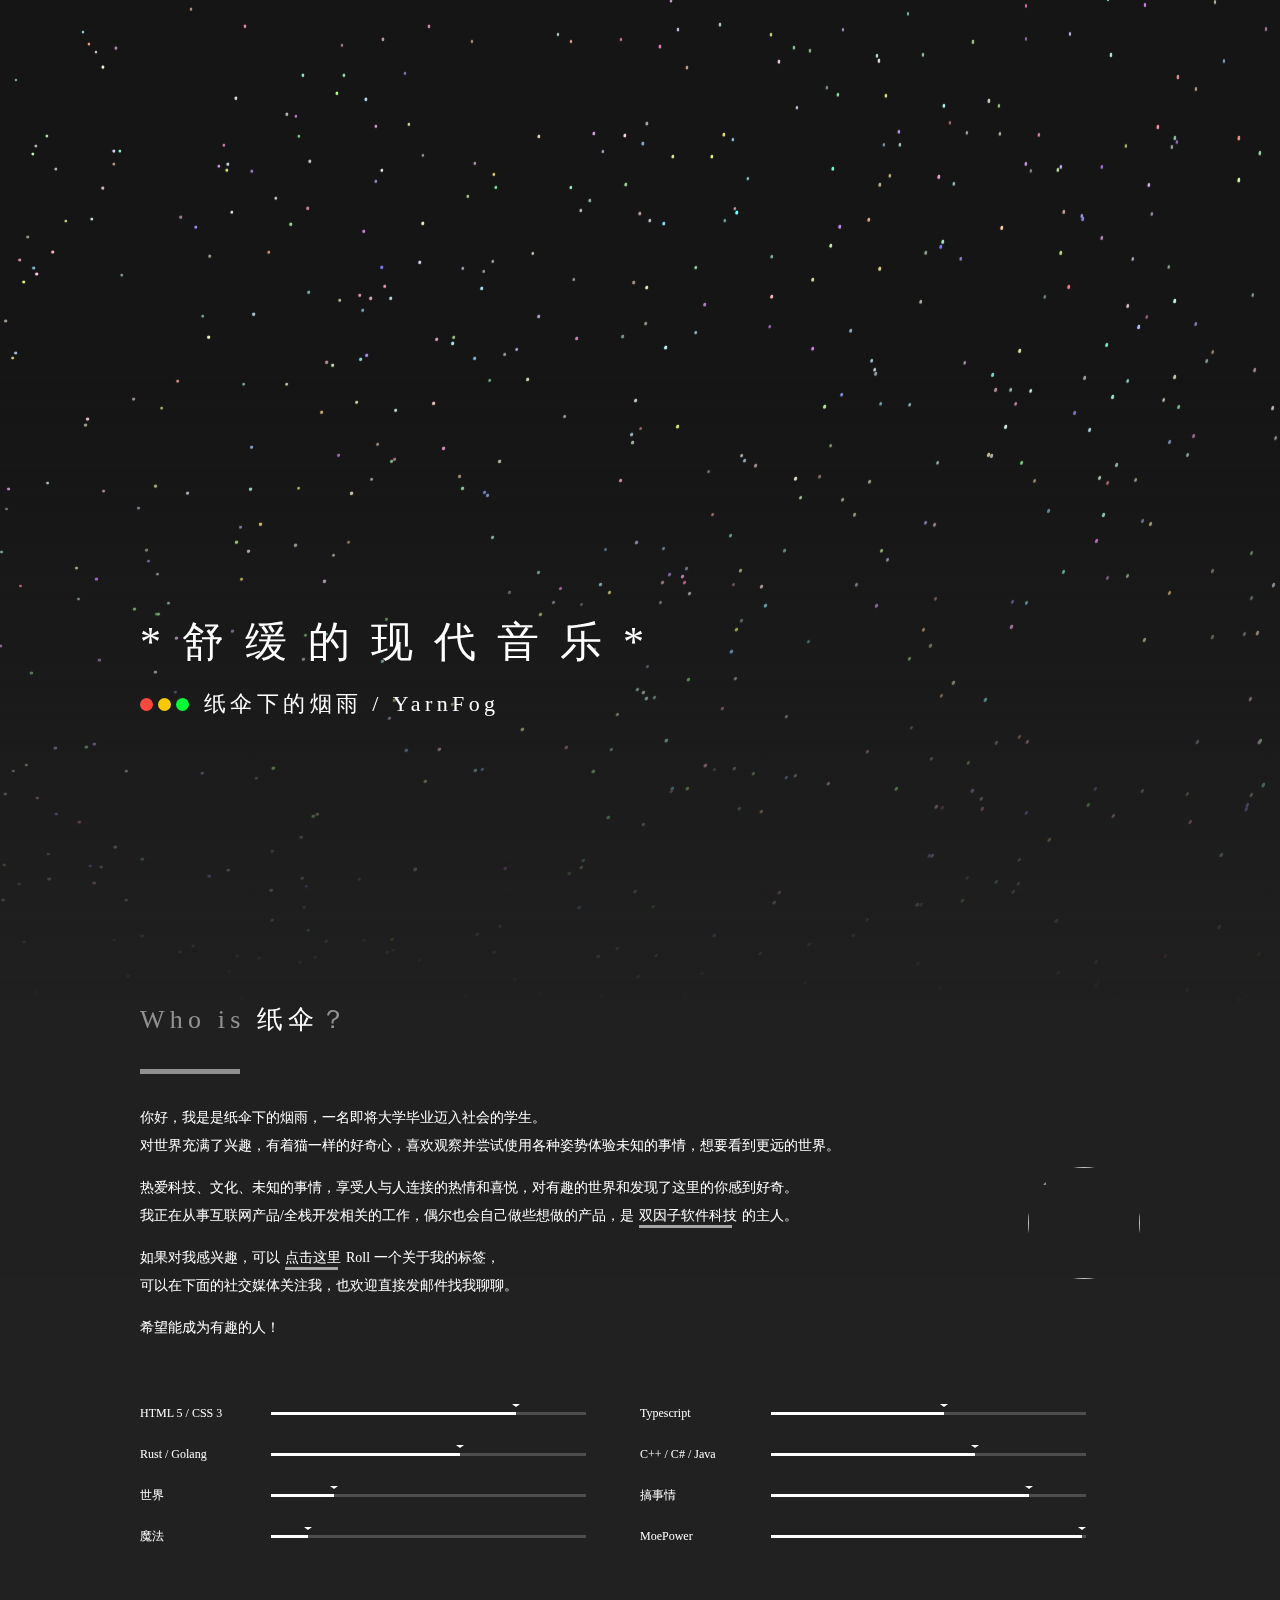
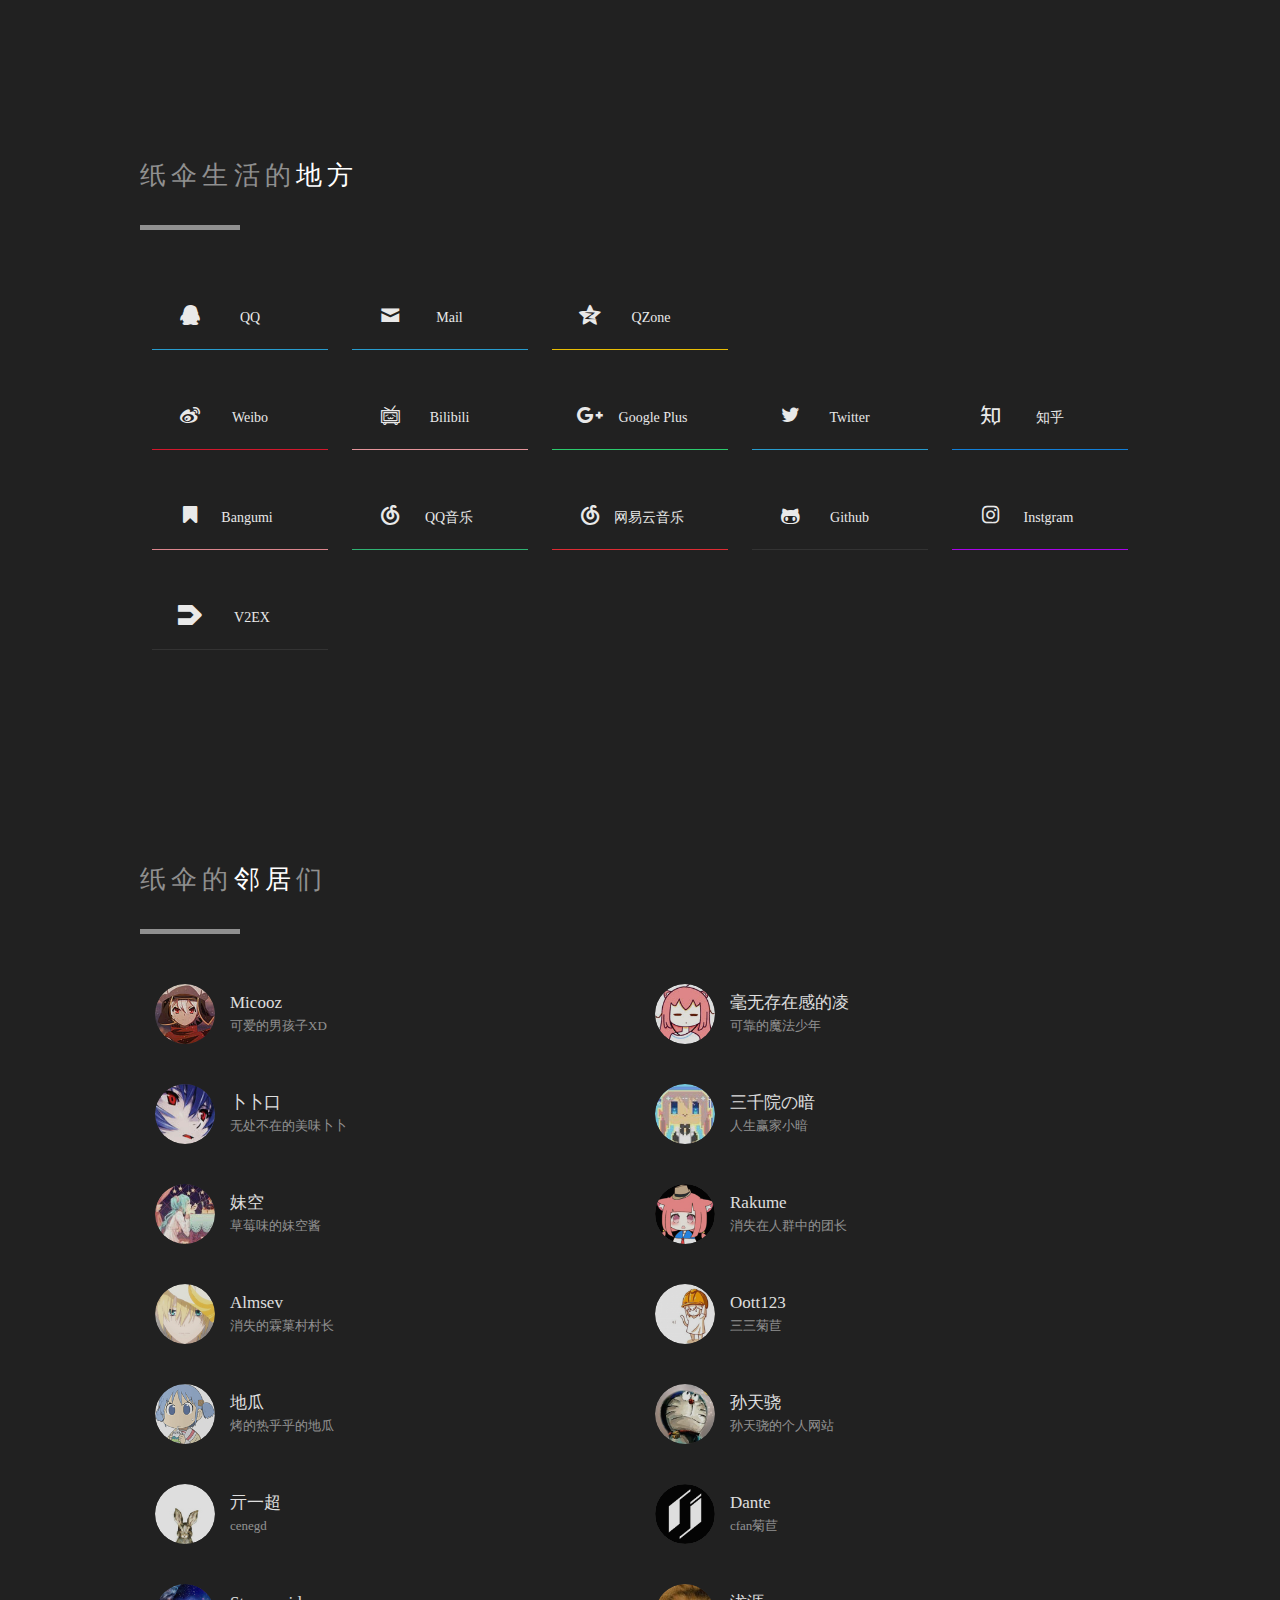
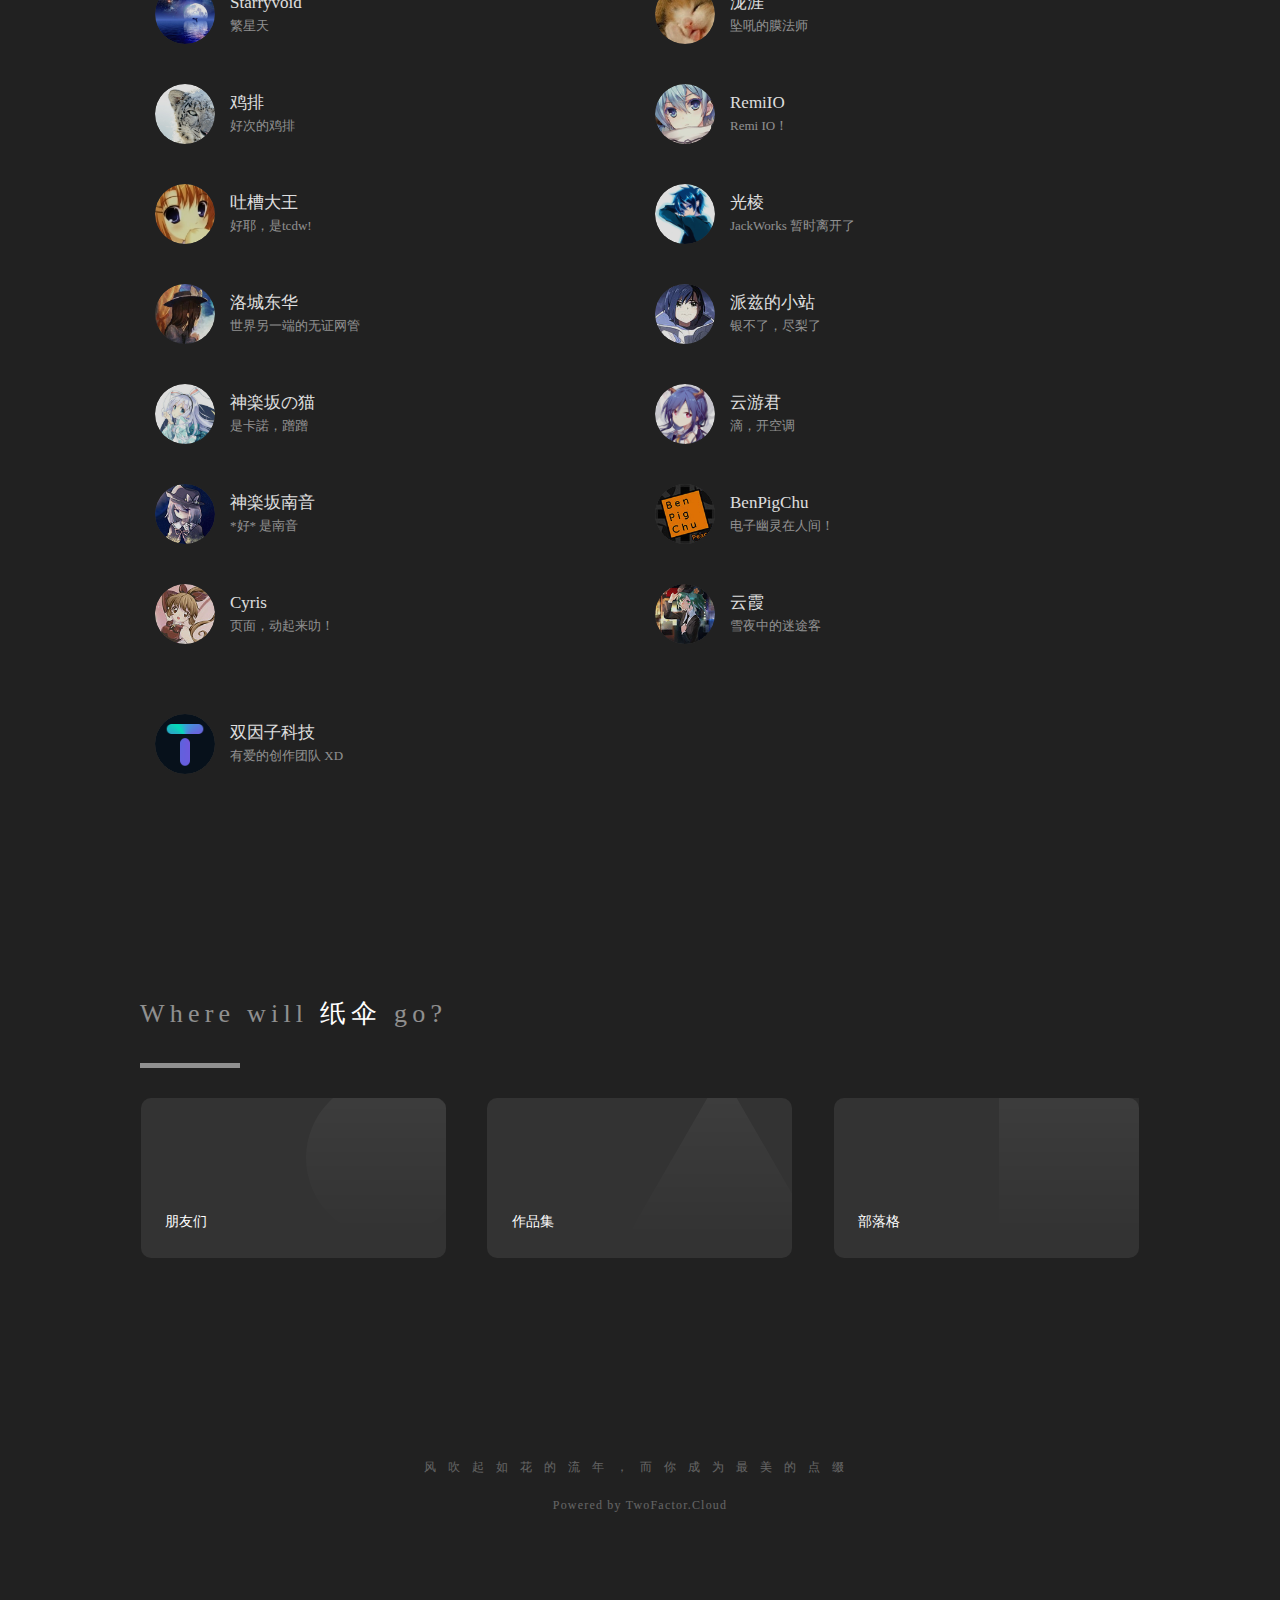
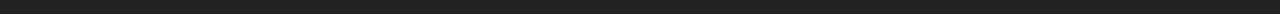
==== commit eefd589e: "20240809 10:41" ====
--- a/index.html
+++ b/index.html
@@ -1 +1 @@
-<!DOCTYPE html><html lang="zh"><head><meta charSet="utf-8"/><meta name="viewport" content="width=device-width, initial-scale=1"/><link rel="preload" as="image" href="https://q1.qlogo.cn/g?b=qq&amp;nk=1340761826&amp;s=640"/><link rel="preload" as="image" href="/assets/images/avatars/micooz.jpg"/><link rel="preload" as="image" href="/assets/images/avatars/lynn.jpg"/><link rel="preload" as="image" href="/assets/images/avatars/totoro.jpg"/><link rel="preload" as="image" href="/assets/images/avatars/an.jpg"/><link rel="preload" as="image" href="/assets/images/avatars/sora.jpg"/><link rel="preload" as="image" href="/assets/images/avatars/rakume.jpg"/><link rel="preload" as="image" href="/assets/images/avatars/almsev.jpg"/><link rel="preload" as="image" href="/assets/images/avatars/oott123.jpg"/><link rel="preload" as="image" href="/assets/images/avatars/digua.jpg"/><link rel="stylesheet" href="/_next/static/css/8fab430c3f1aaaa5.css" data-precedence="next"/><link rel="stylesheet" href="/_next/static/css/f16604f8cbaf050a.css" data-precedence="next"/><link rel="preload" as="script" fetchPriority="low" href="/_next/static/chunks/webpack-76b2dbaacd683d26.js"/><script src="/_next/static/chunks/e21e3bba-d670eb2c82559536.js" async=""></script><script src="/_next/static/chunks/280-0a89056c2d6446ad.js" async=""></script><script src="/_next/static/chunks/main-app-98333dfe7b854782.js" async=""></script><script src="/_next/static/chunks/6dc81886-ff4c499fce4f0561.js" async=""></script><script src="/_next/static/chunks/app/(index)/page-2d30ddba04281144.js" async=""></script><script src="/_next/static/chunks/app/layout-59230f0b9f36bf98.js" async=""></script><link rel="preload" as="image" href="/assets/images/avatars/ybusad.jpg"/><link rel="preload" as="image" href="/assets/images/avatars/cenegd.jpg"/><link rel="preload" as="image" href="/assets/images/avatars/dante.jpg"/><link rel="preload" as="image" href="/assets/images/avatars/starryvoid.jpg"/><link rel="preload" as="image" href="/assets/images/avatars/sylingd.jpg"/><link rel="preload" as="image" href="/assets/images/avatars/jipai.jpg"/><link rel="preload" as="image" href="/assets/images/avatars/shellv.jpg"/><link rel="preload" as="image" href="/assets/images/avatars/tcdw.jpg"/><link rel="preload" as="image" href="/assets/images/avatars/jackworks.jpg"/><link rel="preload" as="image" href="/assets/images/avatars/touka.jpg"/><link rel="preload" as="image" href="/assets/images/avatars/blingwang.jpg"/><link rel="preload" as="image" href="/assets/images/avatars/kano.jpg"/><link rel="preload" as="image" href="/assets/images/avatars/yunyou.jpg"/><link rel="preload" as="image" href="/assets/images/avatars/minamion.jpg"/><link rel="preload" as="image" href="/assets/images/avatars/bpc.jpg"/><link rel="preload" as="image" href="/assets/images/avatars/cyris.jpg"/><link rel="preload" as="image" href="/assets/images/avatars/yx.jpg"/><link rel="preload" as="image" href="/assets/images/avatars/two-factor.jpg"/><title>纸伞下的烟雨 / YarnFog - JiShu.Xin</title><meta name="description" content="纸伞下的烟雨の小窝，期待与更多的人相遇！"/><meta name="keywords" content="纸伞下的烟雨,iYarnFog,sxsx欧克,浅念,个人网站,博客"/><script src="/_next/static/chunks/polyfills-78c92fac7aa8fdd8.js" noModule=""></script></head><body><nav class="hidden"><a href="//nian.jishu.xin">Blog</a><a class="clip"></a><a href="//twofactor.tech">TwoFactor.Tech</a><a class="clip"></a><a href="//jishu.xin" class="active">Index</a></nav><div class="absolute top-0 left-0 w-screen h-screen"><canvas class="h-[140%] w-full"></canvas><div class="absolute bottom-[-42%] left-0 size-full" style="background:linear-gradient(0deg, #202020 30%, rgba(32, 32, 32, 0))"></div></div><div class="main"><div class="ch intro"><div class="ch-container"><div class="hello"><h1 id="slogan">思考中……</h1><h2><div class="circle"><span></span><span></span><span></span></div>纸伞下的烟雨 / YarnFog</h2></div></div></div><div class="ch about"><div class="ch-container"><h2 class="chtitle">Who is <span>纸伞</span>？</h2><div class="clear"><div class="readme flex flex-wrap-reverse items-center justify-between leading-8"><div><p>你好，我是是纸伞下的烟雨，一名即将大学毕业迈入社会的学生。<br/>对世界充满了兴趣，有着猫一样的好奇心，喜欢观察并尝试使用各种姿势体验未知的事情，想要看到更远的世界。</p><p style="padding:1em 0">热爱科技、文化、未知的事情，享受人与人连接的热情和喜悦，对有趣的世界和发现了这里的你感到好奇。<br/>我正在从事互联网产品/全栈开发相关的工作，偶尔也会自己做些想做的产品，是<a href="/#">双因子软件科技</a>的主人。</p><p style="padding-bottom:1em">如果对我感兴趣，可以<a class="cursor-pointer">点击这里</a>Roll 一个关于我的标签，<br/> 可以在下面的社交媒体关注我，也欢迎直接发邮件找我聊聊。</p><div class="roll-tag"></div><p>希望能成为有趣的人！</p></div><img class="avatar mb-5 size-32 rounded-full md:mb-0" src="https://q1.qlogo.cn/g?b=qq&amp;nk=1340761826&amp;s=640"/></div><ul class="skill clear"><li><p>HTML 5 / CSS 3</p><div class="progress"><div style="width:78%"></div><span>制作网站程度的能力</span></div></li><li><p>Typescript</p><div class="progress"><div style="width:55%"></div><span>赞美最好的语言程度的能力</span></div></li><li><p>Rust / Golang</p><div class="progress"><div style="width:60%"></div><span>使用现代轮子程度的能力</span></div></li><li><p>C++ / C# / Java</p><div class="progress"><div style="width:65%"></div><span>让自己舒服程度的能力</span></div></li><li><p>世界</p><div class="progress"><div style="width:20%"></div><span>观测世界程度的能力</span></div></li><li><p>搞事情</p><div class="progress"><div style="width:82%"></div><span>让事情发生程度的能力</span></div></li><li><p>魔法</p><div class="progress"><div style="width:12%"></div><span>和普通人相同程度的能力</span></div></li><li><p>MoePower</p><div class="progress"><div style="width:99%"></div><span>成为萌二程度的能力</span></div></li></ul></div></div></div><div class="find ch"><div class="links ch-container"><h2 class="chtitle">纸伞生活的<span>地方</span></h2><div class="clear col-3"><a href="https://wpa.qq.com/msgrd?v=3&amp;uin=1340761826&amp;site=qq&amp;menu=yes" target="_blank" rel="noreferrer"><div class="item"><div class="bg" style="background-color:rgb(40, 169, 224)"></div><div class="inner"><i class="neko-icon icon-qq"></i><span>QQ</span></div></div></a><a href="mailto:wo@jishu.xin" target="_blank" rel="noreferrer"><div class="item"><div class="bg" style="background-color:rgb(40, 169, 224)"></div><div class="inner"><i class="neko-icon icon-mail"></i><span>Mail</span></div></div></a><a href="https://user.qzone.qq.com/1340761826" target="_blank" rel="noreferrer"><div class="item"><div class="bg" style="background-color:rgb(255, 206, 0)"></div><div class="inner"><i class="neko-icon icon-tencent_qzone"></i><span>QZone</span></div></div></a></div><div class="clear"><a href="https://weibo.com/6011775186" target="_blank" rel="noreferrer"><div class="item"><div class="bg" style="background-color:rgb(230, 22, 45)"></div><div class="inner"><i class="neko-icon icon-weibo"></i><span>Weibo</span></div></div></a><a href="https://space.bilibili.com/350639764" target="_blank" rel="noreferrer"><div class="item"><div class="bg" style="background-color:rgb(249, 162, 168)"></div><div class="inner"><i class="neko-icon icon-bilibili"></i><span>Bilibili</span></div></div></a><a href="#" target="_blank" rel="noreferrer"><div class="item"><div class="bg" style="background-color:rgb(44, 221, 118)"></div><div class="inner"><i class="neko-icon icon-gplus"></i><span>Google Plus</span></div></div></a><a href="https://x.com/iyarnfog" target="_blank" rel="noreferrer"><div class="item"><div class="bg" style="background-color:rgb(40, 169, 224)"></div><div class="inner"><i class="neko-icon icon-twitter"></i><span>Twitter</span></div></div></a><a href="https://www.zhihu.com/people/jishuxin" target="_blank" rel="noreferrer"><div class="item"><div class="bg" style="background-color:rgb(15, 136, 235)"></div><div class="inner"><i class="neko-icon icon-zhihu"></i><span>知乎</span></div></div></a><a href="http://bgm.tv/user/462641" target="_blank" rel="noreferrer"><div class="item"><div class="bg" style="background-color:rgb(240, 145, 153)"></div><div class="inner"><i class="neko-icon icon-bookmark"></i><span>Bangumi</span></div></div></a><a href="https://y.qq.com/n/yqq/playlist/2425194154.html" target="_blank" rel="noreferrer"><div class="item"><div class="bg" style="background-color:rgb(49, 194, 124)"></div><div class="inner"><i class="neko-icon icon-netease_music"></i><span>QQ音乐</span></div></div></a><a href="https://music.163.com/#/user/home?id=321890282" target="_blank" rel="noreferrer"><div class="item"><div class="bg" style="background-color:rgb(241, 45, 53)"></div><div class="inner"><i class="neko-icon icon-netease_music"></i><span>网易云音乐</span></div></div></a><a href="https://github.com/iYarnFog" target="_blank" rel="noreferrer"><div class="item"><div class="bg" style="background-color:rgb(53, 53, 53)"></div><div class="inner"><i class="neko-icon icon-github"></i><span>Github</span></div></div></a><a href="#" target="_blank" rel="noreferrer"><div class="item"><div class="bg" style="background-color:rgb(182, 0, 255)"></div><div class="inner"><i class="neko-icon icon-instagram"></i><span>Instgram</span></div></div></a><a href="https://www.v2ex.com/member/iyarnfog" target="_blank" rel="noreferrer"><div class="item"><div class="bg" style="background-color:rgb(53, 53, 53)"></div><div class="inner"><i class="neko-icon icon-v2ex"></i><span>V2EX</span></div></div></a></div></div></div><div class="gate ch"><div class="links ch-container"><h2 class="chtitle">纸伞的<span>邻居</span>们</h2><div class="clear "><a href="https://apporz.com/" target="_blank" rel="noreferrer"><div class="item" style="width:25%;height:fit-content"><div class="avatar"><img src="/assets/images/avatars/micooz.jpg" alt="Micooz"/></div><div class="inner"><h5>Micooz</h5><p>可爱的男孩子XD</p></div></div></a><a href="http://shiromi.org/" target="_blank" rel="noreferrer"><div class="item" style="width:25%;height:fit-content"><div class="avatar"><img src="/assets/images/avatars/lynn.jpg" alt="毫无存在感的凌"/></div><div class="inner"><h5>毫无存在感的凌</h5><p>可靠的魔法少年</p></div></div></a><a href="http://mouto.org/" target="_blank" rel="noreferrer"><div class="item" style="width:25%;height:fit-content"><div class="avatar"><img src="/assets/images/avatars/totoro.jpg" alt="卜卜口"/></div><div class="inner"><h5>卜卜口</h5><p>无处不在的美味卜卜</p></div></div></a><a href="http://moe.lu/" target="_blank" rel="noreferrer"><div class="item" style="width:25%;height:fit-content"><div class="avatar"><img src="/assets/images/avatars/an.jpg" alt="三千院の暗"/></div><div class="inner"><h5>三千院の暗</h5><p>人生赢家小暗</p></div></div></a><a href="http://sora.sound.moe/" target="_blank" rel="noreferrer"><div class="item" style="width:25%;height:fit-content"><div class="avatar"><img src="/assets/images/avatars/sora.jpg" alt="妹空"/></div><div class="inner"><h5>妹空</h5><p>草莓味的妹空酱</p></div></div></a><a href="http://rakume.com/" target="_blank" rel="noreferrer"><div class="item" style="width:25%;height:fit-content"><div class="avatar"><img src="/assets/images/avatars/rakume.jpg" alt="Rakume"/></div><div class="inner"><h5>Rakume</h5><p>消失在人群中的团长</p></div></div></a><a href="http://www.almsev.com/" target="_blank" rel="noreferrer"><div class="item" style="width:25%;height:fit-content"><div class="avatar"><img src="/assets/images/avatars/almsev.jpg" alt="Almsev"/></div><div class="inner"><h5>Almsev</h5><p>消失的霖菓村村长</p></div></div></a><a href="https://best33.com/" target="_blank" rel="noreferrer"><div class="item" style="width:25%;height:fit-content"><div class="avatar"><img src="/assets/images/avatars/oott123.jpg" alt="Oott123"/></div><div class="inner"><h5>Oott123</h5><p>三三菊苣</p></div></div></a><a href="https://digua.me/" target="_blank" rel="noreferrer"><div class="item" style="width:25%;height:fit-content"><div class="avatar"><img src="/assets/images/avatars/digua.jpg" alt="地瓜"/></div><div class="inner"><h5>地瓜</h5><p>烤的热乎乎的地瓜</p></div></div></a><a href="http://www.ybusad.com/" target="_blank" rel="noreferrer"><div class="item" style="width:25%;height:fit-content"><div class="avatar"><img src="/assets/images/avatars/ybusad.jpg" alt="孙天骁"/></div><div class="inner"><h5>孙天骁</h5><p>孙天骁的个人网站</p></div></div></a><a href="https://www.qiyichao.cn/" target="_blank" rel="noreferrer"><div class="item" style="width:25%;height:fit-content"><div class="avatar"><img src="/assets/images/avatars/cenegd.jpg" alt="亓一超"/></div><div class="inner"><h5>亓一超</h5><p>cenegd</p></div></div></a><a href="https://dante.io/" target="_blank" rel="noreferrer"><div class="item" style="width:25%;height:fit-content"><div class="avatar"><img src="/assets/images/avatars/dante.jpg" alt="Dante"/></div><div class="inner"><h5>Dante</h5><p>cfan菊苣</p></div></div></a><a href="https://www.starryvoid.com/" target="_blank" rel="noreferrer"><div class="item" style="width:25%;height:fit-content"><div class="avatar"><img src="/assets/images/avatars/starryvoid.jpg" alt="Starryvoid"/></div><div class="inner"><h5>Starryvoid</h5><p>繁星天</p></div></div></a><a href="https://blog.sylingd.com/" target="_blank" rel="noreferrer"><div class="item" style="width:25%;height:fit-content"><div class="avatar"><img src="/assets/images/avatars/sylingd.jpg" alt="泷涯"/></div><div class="inner"><h5>泷涯</h5><p>坠吼的膜法师</p></div></div></a><a href="https://www.jipai.moe/" target="_blank" rel="noreferrer"><div class="item" style="width:25%;height:fit-content"><div class="avatar"><img src="/assets/images/avatars/jipai.jpg" alt="鸡排"/></div><div class="inner"><h5>鸡排</h5><p>好次的鸡排</p></div></div></a><a href="https://linux.dog/" target="_blank" rel="noreferrer"><div class="item" style="width:25%;height:fit-content"><div class="avatar"><img src="/assets/images/avatars/shellv.jpg" alt="RemiIO"/></div><div class="inner"><h5>RemiIO</h5><p>Remi IO！</p></div></div></a><a href="https://www.tcdw.net/" target="_blank" rel="noreferrer"><div class="item" style="width:25%;height:fit-content"><div class="avatar"><img src="/assets/images/avatars/tcdw.jpg" alt="吐槽大王"/></div><div class="inner"><h5>吐槽大王</h5><p>好耶，是tcdw!</p></div></div></a><a href="http://jack-works.github.io/" target="_blank" rel="noreferrer"><div class="item" style="width:25%;height:fit-content"><div class="avatar"><img src="/assets/images/avatars/jackworks.jpg" alt="光棱"/></div><div class="inner"><h5>光棱</h5><p>JackWorks 暂时离开了</p></div></div></a><a href="https://www.aoisnow.net/" target="_blank" rel="noreferrer"><div class="item" style="width:25%;height:fit-content"><div class="avatar"><img src="/assets/images/avatars/touka.jpg" alt="洛城东华"/></div><div class="inner"><h5>洛城东华</h5><p>世界另一端的无证网管</p></div></div></a><a href="https://blog.blingwang.cn/" target="_blank" rel="noreferrer"><div class="item" style="width:25%;height:fit-content"><div class="avatar"><img src="/assets/images/avatars/blingwang.jpg" alt="派兹的小站"/></div><div class="inner"><h5>派兹的小站</h5><p>银不了，尽梨了</p></div></div></a><a href="https://kagurazaka.cat/" target="_blank" rel="noreferrer"><div class="item" style="width:25%;height:fit-content"><div class="avatar"><img src="/assets/images/avatars/kano.jpg" alt="神楽坂の猫"/></div><div class="inner"><h5>神楽坂の猫</h5><p>是卡諾，蹭蹭</p></div></div></a><a href="https://www.yunyoujun.cn/" target="_blank" rel="noreferrer"><div class="item" style="width:25%;height:fit-content"><div class="avatar"><img src="/assets/images/avatars/yunyou.jpg" alt="云游君"/></div><div class="inner"><h5>云游君</h5><p>滴，开空调</p></div></div></a><a href="https://seaslug.moe/" target="_blank" rel="noreferrer"><div class="item" style="width:25%;height:fit-content"><div class="avatar"><img src="/assets/images/avatars/minamion.jpg" alt="神楽坂南音"/></div><div class="inner"><h5>神楽坂南音</h5><p>*好* 是南音</p></div></div></a><a href="https://benpigchu.com/" target="_blank" rel="noreferrer"><div class="item" style="width:25%;height:fit-content"><div class="avatar"><img src="/assets/images/avatars/bpc.jpg" alt="BenPigChu"/></div><div class="inner"><h5>BenPigChu</h5><p>电子幽灵在人间！</p></div></div></a><a href="https://cyris.moe/" target="_blank" rel="noreferrer"><div class="item" style="width:25%;height:fit-content"><div class="avatar"><img src="/assets/images/avatars/cyris.jpg" alt="Cyris"/></div><div class="inner"><h5>Cyris</h5><p>页面，动起来叻！</p></div></div></a><a href="https://snowproselyte.com/" target="_blank" rel="noreferrer"><div class="item" style="width:25%;height:fit-content"><div class="avatar"><img src="/assets/images/avatars/yx.jpg" alt="云霞"/></div><div class="inner"><h5>云霞</h5><p>雪夜中的迷途客</p></div></div></a></div><div class="clear" style="margin-top:30px"><a href="https://twofactor.tech" target="_blank" rel="noreferrer"><div class="item" style="width:25%;height:fit-content"><div class="avatar"><img src="/assets/images/avatars/two-factor.jpg" alt="双因子科技"/></div><div class="inner"><h5>双因子科技</h5><p>有爱的创作团队 XD</p></div></div></a></div></div></div><div class="ch "><div class="links ch-container"><h2 class="chtitle">Where will <span>纸伞</span> go?</h2><div class="clear"><div class="enter-list"><a class="item" href="/"><div class="text">朋友们</div><div class="bg"><div class="rounded"><svg width="100" height="100" preserveAspectRatio="xMidYMid meet" viewBox="0 0 100 100" fill="none" xmlns="http://www.w3.org/2000/svg"><circle cx="50" cy="50" r="50" fill="url(#paint0_linear)"></circle><defs><linearGradient id="paint0_linear" x1="50" y1="0" x2="50" y2="100" gradientUnits="userSpaceOnUse"><stop stop-color="white"></stop><stop offset="1" stop-color="white" stop-opacity="0"></stop></linearGradient></defs></svg></div></div></a><a class="item" href="/work"><div class="text">作品集</div><div class="bg"><div class="triangle"><svg width="116" height="103" preserveAspectRatio="xMidYMid meet" viewBox="0 0 116 103" fill="none" xmlns="http://www.w3.org/2000/svg"><path d="M49.3397 5.00001C53.1887 -1.66666 62.8113 -1.66667 66.6603 5L114.292 87.5C118.141 94.1667 113.329 102.5 105.631 102.5H10.3686C2.67061 102.5 -2.14065 94.1667 1.70835 87.5L49.3397 5.00001Z" fill="url(#paint0_linear)"></path><defs><linearGradient id="paint0_linear" x1="58" y1="0.5" x2="58" y2="104" gradientUnits="userSpaceOnUse"><stop stop-color="white"></stop><stop offset="1" stop-color="white" stop-opacity="0"></stop><stop offset="1" stop-color="white" stop-opacity="0"></stop></linearGradient></defs></svg></div></div></a><a class="item" href="//nian.jishu.xin"><div class="text">部落格</div><div class="bg"><div class="square"><svg width="100" height="100" preserveAspectRatio="xMidYMid meet" viewBox="0 0 100 100" fill="none" xmlns="http://www.w3.org/2000/svg"><rect width="100" height="100" rx="10" fill="url(#paint0_linear)"></rect><defs><linearGradient id="paint0_linear" x1="50" y1="0" x2="50" y2="100" gradientUnits="userSpaceOnUse"><stop stop-color="white"></stop><stop offset="1" stop-color="white" stop-opacity="0"></stop></linearGradient></defs></svg></div></div></a></div></div></div></div><div class="footer ch"><div class="ch-container"><h3 class="hidden">纸伞下的烟雨</h3><p>风吹起如花的流年，而你成为最美的点缀</p><p class="c"><a href="//twofactor.cloud/">Powered by TwoFactor.Cloud</a></p></div></div></div><script src="/_next/static/chunks/webpack-76b2dbaacd683d26.js" async=""></script><script>(self.__next_f=self.__next_f||[]).push([0]);self.__next_f.push([2,null])</script><script>self.__next_f.push([1,"1:HL[\"/_next/static/css/8fab430c3f1aaaa5.css\",\"style\"]\n2:HL[\"/_next/static/css/f16604f8cbaf050a.css\",\"style\"]\n"])</script><script>self.__next_f.push([1,"3:I[9147,[],\"\"]\n5:I[7484,[\"495\",\"static/chunks/6dc81886-ff4c499fce4f0561.js\",\"123\",\"static/chunks/app/(index)/page-2d30ddba04281144.js\"],\"About\"]\n6:I[8518,[],\"\"]\n7:I[4968,[],\"\"]\n8:I[3801,[\"495\",\"static/chunks/6dc81886-ff4c499fce4f0561.js\",\"185\",\"static/chunks/app/layout-59230f0b9f36bf98.js\"],\"Background\"]\n9:I[4725,[\"495\",\"static/chunks/6dc81886-ff4c499fce4f0561.js\",\"185\",\"static/chunks/app/layout-59230f0b9f36bf98.js\"],\"Intro\"]\nb:I[8079,[],\"\"]\nc:[]\n"])</script><script>self.__next_f.push([1,"0:[[[\"$\",\"link\",\"0\",{\"rel\":\"stylesheet\",\"href\":\"/_next/static/css/8fab430c3f1aaaa5.css\",\"precedence\":\"next\",\"crossOrigin\":\"$undefined\"}]],[\"$\",\"$L3\",null,{\"buildId\":\"g63vheHZklGWYfpSzN6C7\",\"assetPrefix\":\"\",\"initialCanonicalUrl\":\"/\",\"initialTree\":[\"\",{\"children\":[\"(index)\",{\"children\":[\"__PAGE__\",{}]}]},\"$undefined\",\"$undefined\",true],\"initialSeedData\":[\"\",{\"children\":[\"(index)\",{\"children\":[\"__PAGE__\",{},[[\"$L4\",[[\"$\",\"$L5\",null,{}],[\"$\",\"div\",null,{\"className\":\"find ch\",\"children\":[\"$\",\"div\",null,{\"className\":\"links ch-container\",\"children\":[[\"$\",\"h2\",null,{\"className\":\"chtitle\",\"children\":[\"纸伞生活的\",[\"$\",\"span\",null,{\"children\":\"地方\"}]]}],[\"$\",\"div\",null,{\"className\":\"clear col-3\",\"children\":[[\"$\",\"a\",null,{\"href\":\"https://wpa.qq.com/msgrd?v=3\u0026uin=1340761826\u0026site=qq\u0026menu=yes\",\"target\":\"_blank\",\"rel\":\"noreferrer\",\"children\":[\"$\",\"div\",null,{\"className\":\"item\",\"children\":[[\"$\",\"div\",null,{\"className\":\"bg\",\"style\":{\"backgroundColor\":\"rgb(40, 169, 224)\"}}],[\"$\",\"div\",null,{\"className\":\"inner\",\"children\":[[\"$\",\"i\",null,{\"className\":\"neko-icon icon-qq\"}],[\"$\",\"span\",null,{\"children\":\"QQ\"}]]}]]}]}],[\"$\",\"a\",null,{\"href\":\"mailto:wo@jishu.xin\",\"target\":\"_blank\",\"rel\":\"noreferrer\",\"children\":[\"$\",\"div\",null,{\"className\":\"item\",\"children\":[[\"$\",\"div\",null,{\"className\":\"bg\",\"style\":{\"backgroundColor\":\"rgb(40, 169, 224)\"}}],[\"$\",\"div\",null,{\"className\":\"inner\",\"children\":[[\"$\",\"i\",null,{\"className\":\"neko-icon icon-mail\"}],[\"$\",\"span\",null,{\"children\":\"Mail\"}]]}]]}]}],[\"$\",\"a\",null,{\"href\":\"https://user.qzone.qq.com/1340761826\",\"target\":\"_blank\",\"rel\":\"noreferrer\",\"children\":[\"$\",\"div\",null,{\"className\":\"item\",\"children\":[[\"$\",\"div\",null,{\"className\":\"bg\",\"style\":{\"backgroundColor\":\"rgb(255, 206, 0)\"}}],[\"$\",\"div\",null,{\"className\":\"inner\",\"children\":[[\"$\",\"i\",null,{\"className\":\"neko-icon icon-tencent_qzone\"}],[\"$\",\"span\",null,{\"children\":\"QZone\"}]]}]]}]}]]}],[\"$\",\"div\",null,{\"className\":\"clear\",\"children\":[[\"$\",\"a\",null,{\"href\":\"https://weibo.com/6011775186\",\"target\":\"_blank\",\"rel\":\"noreferrer\",\"children\":[\"$\",\"div\",null,{\"className\":\"item\",\"children\":[[\"$\",\"div\",null,{\"className\":\"bg\",\"style\":{\"backgroundColor\":\"rgb(230, 22, 45)\"}}],[\"$\",\"div\",null,{\"className\":\"inner\",\"children\":[[\"$\",\"i\",null,{\"className\":\"neko-icon icon-weibo\"}],[\"$\",\"span\",null,{\"children\":\"Weibo\"}]]}]]}]}],[\"$\",\"a\",null,{\"href\":\"https://space.bilibili.com/350639764\",\"target\":\"_blank\",\"rel\":\"noreferrer\",\"children\":[\"$\",\"div\",null,{\"className\":\"item\",\"children\":[[\"$\",\"div\",null,{\"className\":\"bg\",\"style\":{\"backgroundColor\":\"rgb(249, 162, 168)\"}}],[\"$\",\"div\",null,{\"className\":\"inner\",\"children\":[[\"$\",\"i\",null,{\"className\":\"neko-icon icon-bilibili\"}],[\"$\",\"span\",null,{\"children\":\"Bilibili\"}]]}]]}]}],[\"$\",\"a\",null,{\"href\":\"#\",\"target\":\"_blank\",\"rel\":\"noreferrer\",\"children\":[\"$\",\"div\",null,{\"className\":\"item\",\"children\":[[\"$\",\"div\",null,{\"className\":\"bg\",\"style\":{\"backgroundColor\":\"rgb(44, 221, 118)\"}}],[\"$\",\"div\",null,{\"className\":\"inner\",\"children\":[[\"$\",\"i\",null,{\"className\":\"neko-icon icon-gplus\"}],[\"$\",\"span\",null,{\"children\":\"Google Plus\"}]]}]]}]}],[\"$\",\"a\",null,{\"href\":\"https://x.com/iyarnfog\",\"target\":\"_blank\",\"rel\":\"noreferrer\",\"children\":[\"$\",\"div\",null,{\"className\":\"item\",\"children\":[[\"$\",\"div\",null,{\"className\":\"bg\",\"style\":{\"backgroundColor\":\"rgb(40, 169, 224)\"}}],[\"$\",\"div\",null,{\"className\":\"inner\",\"children\":[[\"$\",\"i\",null,{\"className\":\"neko-icon icon-twitter\"}],[\"$\",\"span\",null,{\"children\":\"Twitter\"}]]}]]}]}],[\"$\",\"a\",null,{\"href\":\"https://www.zhihu.com/people/jishuxin\",\"target\":\"_blank\",\"rel\":\"noreferrer\",\"children\":[\"$\",\"div\",null,{\"className\":\"item\",\"children\":[[\"$\",\"div\",null,{\"className\":\"bg\",\"style\":{\"backgroundColor\":\"rgb(15, 136, 235)\"}}],[\"$\",\"div\",null,{\"className\":\"inner\",\"children\":[[\"$\",\"i\",null,{\"className\":\"neko-icon icon-zhihu\"}],[\"$\",\"span\",null,{\"children\":\"知乎\"}]]}]]}]}],[\"$\",\"a\",null,{\"href\":\"http://bgm.tv/user/462641\",\"target\":\"_blank\",\"rel\":\"noreferrer\",\"children\":[\"$\",\"div\",null,{\"className\":\"item\",\"children\":[[\"$\",\"div\",null,{\"className\":\"bg\",\"style\":{\"backgroundColor\":\"rgb(240, 145, 153)\"}}],[\"$\",\"div\",null,{\"className\":\"inner\",\"children\":[[\"$\",\"i\",null,{\"className\":\"neko-icon icon-bookmark\"}],[\"$\",\"span\",null,{\"children\":\"Bangumi\"}]]}]]}]}],[\"$\",\"a\",null,{\"href\":\"https://y.qq.com/n/yqq/playlist/2425194154.html\",\"target\":\"_blank\",\"rel\":\"noreferrer\",\"children\":[\"$\",\"div\",null,{\"className\":\"item\",\"children\":[[\"$\",\"div\",null,{\"className\":\"bg\",\"style\":{\"backgroundColor\":\"rgb(49, 194, 124)\"}}],[\"$\",\"div\",null,{\"className\":\"inner\",\"children\":[[\"$\",\"i\",null,{\"className\":\"neko-icon icon-netease_music\"}],[\"$\",\"span\",null,{\"children\":\"QQ音乐\"}]]}]]}]}],[\"$\",\"a\",null,{\"href\":\"https://music.163.com/#/user/home?id=321890282\",\"target\":\"_blank\",\"rel\":\"noreferrer\",\"children\":[\"$\",\"div\",null,{\"className\":\"item\",\"children\":[[\"$\",\"div\",null,{\"className\":\"bg\",\"style\":{\"backgroundColor\":\"rgb(241, 45, 53)\"}}],[\"$\",\"div\",null,{\"className\":\"inner\",\"children\":[[\"$\",\"i\",null,{\"className\":\"neko-icon icon-netease_music\"}],[\"$\",\"span\",null,{\"children\":\"网易云音乐\"}]]}]]}]}],[\"$\",\"a\",null,{\"href\":\"https://github.com/iYarnFog\",\"target\":\"_blank\",\"rel\":\"noreferrer\",\"children\":[\"$\",\"div\",null,{\"className\":\"item\",\"children\":[[\"$\",\"div\",null,{\"className\":\"bg\",\"style\":{\"backgroundColor\":\"rgb(53, 53, 53)\"}}],[\"$\",\"div\",null,{\"className\":\"inner\",\"children\":[[\"$\",\"i\",null,{\"className\":\"neko-icon icon-github\"}],[\"$\",\"span\",null,{\"children\":\"Github\"}]]}]]}]}],[\"$\",\"a\",null,{\"href\":\"#\",\"target\":\"_blank\",\"rel\":\"noreferrer\",\"children\":[\"$\",\"div\",null,{\"className\":\"item\",\"children\":[[\"$\",\"div\",null,{\"className\":\"bg\",\"style\":{\"backgroundColor\":\"rgb(182, 0, 255)\"}}],[\"$\",\"div\",null,{\"className\":\"inner\",\"children\":[[\"$\",\"i\",null,{\"className\":\"neko-icon icon-instagram\"}],[\"$\",\"span\",null,{\"children\":\"Instgram\"}]]}]]}]}],[\"$\",\"a\",null,{\"href\":\"https://www.v2ex.com/member/iyarnfog\",\"target\":\"_blank\",\"rel\":\"noreferrer\",\"children\":[\"$\",\"div\",null,{\"className\":\"item\",\"children\":[[\"$\",\"div\",null,{\"className\":\"bg\",\"style\":{\"backgroundColor\":\"rgb(53, 53, 53)\"}}],[\"$\",\"div\",null,{\"className\":\"inner\",\"children\":[[\"$\",\"i\",null,{\"className\":\"neko-icon icon-v2ex\"}],[\"$\",\"span\",null,{\"children\":\"V2EX\"}]]}]]}]}]]}]]}]}],[\"$\",\"div\",null,{\"className\":\"gate ch\",\"children\":[\"$\",\"div\",null,{\"className\":\"links ch-container\",\"children\":[[\"$\",\"h2\",null,{\"className\":\"chtitle\",\"children\":[\"纸伞的\",[\"$\",\"span\",null,{\"children\":\"邻居\"}],\"们\"]}],[\"$\",\"div\",null,{\"className\":\"clear \",\"children\":[[\"$\",\"a\",\"micooz\",{\"href\":\"https://apporz.com/\",\"target\":\"_blank\",\"rel\":\"noreferrer\",\"children\":[\"$\",\"div\",null,{\"className\":\"item\",\"style\":{\"width\":\"25%\",\"height\":\"fit-content\"},\"children\":[[\"$\",\"div\",null,{\"className\":\"avatar\",\"children\":[\"$\",\"img\",null,{\"src\":\"/assets/images/avatars/micooz.jpg\",\"alt\":\"Micooz\"}]}],[\"$\",\"div\",null,{\"className\":\"inner\",\"children\":[[\"$\",\"h5\",null,{\"children\":\"Micooz\"}],[\"$\",\"p\",null,{\"children\":\"可爱的男孩子XD\"}]]}]]}]}],[\"$\",\"a\",\"lynn\",{\"href\":\"http://shiromi.org/\",\"target\":\"_blank\",\"rel\":\"noreferrer\",\"children\":[\"$\",\"div\",null,{\"className\":\"item\",\"style\":{\"width\":\"25%\",\"height\":\"fit-content\"},\"children\":[[\"$\",\"div\",null,{\"className\":\"avatar\",\"children\":[\"$\",\"img\",null,{\"src\":\"/assets/images/avatars/lynn.jpg\",\"alt\":\"毫无存在感的凌\"}]}],[\"$\",\"div\",null,{\"className\":\"inner\",\"children\":[[\"$\",\"h5\",null,{\"children\":\"毫无存在感的凌\"}],[\"$\",\"p\",null,{\"children\":\"可靠的魔法少年\"}]]}]]}]}],[\"$\",\"a\",\"totoro\",{\"href\":\"http://mouto.org/\",\"target\":\"_blank\",\"rel\":\"noreferrer\",\"children\":[\"$\",\"div\",null,{\"className\":\"item\",\"style\":{\"width\":\"25%\",\"height\":\"fit-content\"},\"children\":[[\"$\",\"div\",null,{\"className\":\"avatar\",\"children\":[\"$\",\"img\",null,{\"src\":\"/assets/images/avatars/totoro.jpg\",\"alt\":\"卜卜口\"}]}],[\"$\",\"div\",null,{\"className\":\"inner\",\"children\":[[\"$\",\"h5\",null,{\"children\":\"卜卜口\"}],[\"$\",\"p\",null,{\"children\":\"无处不在的美味卜卜\"}]]}]]}]}],[\"$\",\"a\",\"an\",{\"href\":\"http://moe.lu/\",\"target\":\"_blank\",\"rel\":\"noreferrer\",\"children\":[\"$\",\"div\",null,{\"className\":\"item\",\"style\":{\"width\":\"25%\",\"height\":\"fit-content\"},\"children\":[[\"$\",\"div\",null,{\"className\":\"avatar\",\"children\":[\"$\",\"img\",null,{\"src\":\"/assets/images/avatars/an.jpg\",\"alt\":\"三千院の暗\"}]}],[\"$\",\"div\",null,{\"className\":\"inner\",\"children\":[[\"$\",\"h5\",null,{\"children\":\"三千院の暗\"}],[\"$\",\"p\",null,{\"children\":\"人生赢家小暗\"}]]}]]}]}],[\"$\",\"a\",\"sora\",{\"href\":\"http://sora.sound.moe/\",\"target\":\"_blank\",\"rel\":\"noreferrer\",\"children\":[\"$\",\"div\",null,{\"className\":\"item\",\"style\":{\"width\":\"25%\",\"height\":\"fit-content\"},\"children\":[[\"$\",\"div\",null,{\"className\":\"avatar\",\"children\":[\"$\",\"img\",null,{\"src\":\"/assets/images/avatars/sora.jpg\",\"alt\":\"妹空\"}]}],[\"$\",\"div\",null,{\"className\":\"inner\",\"children\":[[\"$\",\"h5\",null,{\"children\":\"妹空\"}],[\"$\",\"p\",null,{\"children\":\"草莓味的妹空酱\"}]]}]]}]}],[\"$\",\"a\",\"rakume\",{\"href\":\"http://rakume.com/\",\"target\":\"_blank\",\"rel\":\"noreferrer\",\"children\":[\"$\",\"div\",null,{\"className\":\"item\",\"style\":{\"width\":\"25%\",\"height\":\"fit-content\"},\"children\":[[\"$\",\"div\",null,{\"className\":\"avatar\",\"children\":[\"$\",\"img\",null,{\"src\":\"/assets/images/avatars/rakume.jpg\",\"alt\":\"Rakume\"}]}],[\"$\",\"div\",null,{\"className\":\"inner\",\"children\":[[\"$\",\"h5\",null,{\"children\":\"Rakume\"}],[\"$\",\"p\",null,{\"children\":\"消失在人群中的团长\"}]]}]]}]}],[\"$\",\"a\",\"almsev\",{\"href\":\"http://www.almsev.com/\",\"target\":\"_blank\",\"rel\":\"noreferrer\",\"children\":[\"$\",\"div\",null,{\"className\":\"item\",\"style\":{\"width\":\"25%\",\"height\":\"fit-content\"},\"children\":[[\"$\",\"div\",null,{\"className\":\"avatar\",\"children\":[\"$\",\"img\",null,{\"src\":\"/assets/images/avatars/almsev.jpg\",\"alt\":\"Almsev\"}]}],[\"$\",\"div\",null,{\"className\":\"inner\",\"children\":[[\"$\",\"h5\",null,{\"children\":\"Almsev\"}],[\"$\",\"p\",null,{\"children\":\"消失的霖菓村村长\"}]]}]]}]}],[\"$\",\"a\",\"oott123\",{\"href\":\"https://best33.com/\",\"target\":\"_blank\",\"rel\":\"noreferrer\",\"children\":[\"$\",\"div\",null,{\"className\":\"item\",\"style\":{\"width\":\"25%\",\"height\":\"fit-content\"},\"children\":[[\"$\",\"div\",null,{\"className\":\"avatar\",\"children\":[\"$\",\"img\",null,{\"src\":\"/assets/images/avatars/oott123.jpg\",\"alt\":\"Oott123\"}]}],[\"$\",\"div\",null,{\"className\":\"inner\",\"children\":[[\"$\",\"h5\",null,{\"children\":\"Oott123\"}],[\"$\",\"p\",null,{\"children\":\"三三菊苣\"}]]}]]}]}],[\"$\",\"a\",\"digua\",{\"href\":\"https://digua.me/\",\"target\":\"_blank\",\"rel\":\"noreferrer\",\"children\":[\"$\",\"div\",null,{\"className\":\"item\",\"style\":{\"width\":\"25%\",\"height\":\"fit-content\"},\"children\":[[\"$\",\"div\",null,{\"className\":\"avatar\",\"children\":[\"$\",\"img\",null,{\"src\":\"/assets/images/avatars/digua.jpg\",\"alt\":\"地瓜\"}]}],[\"$\",\"div\",null,{\"className\":\"inner\",\"children\":[[\"$\",\"h5\",null,{\"children\":\"地瓜\"}],[\"$\",\"p\",null,{\"children\":\"烤的热乎乎的地瓜\"}]]}]]}]}],[\"$\",\"a\",\"ybusad\",{\"href\":\"http://www.ybusad.com/\",\"target\":\"_blank\",\"rel\":\"noreferrer\",\"children\":[\"$\",\"div\",null,{\"className\":\"item\",\"style\":{\"width\":\"25%\",\"height\":\"fit-content\"},\"children\":[[\"$\",\"div\",null,{\"className\":\"avatar\",\"children\":[\"$\",\"img\",null,{\"src\":\"/assets/images/avatars/ybusad.jpg\",\"alt\":\"孙天骁\"}]}],[\"$\",\"div\",null,{\"className\":\"inner\",\"children\":[[\"$\",\"h5\",null,{\"children\":\"孙天骁\"}],[\"$\",\"p\",null,{\"children\":\"孙天骁的个人网站\"}]]}]]}]}],[\"$\",\"a\",\"cenegd\",{\"href\":\"https://www.qiyichao.cn/\",\"target\":\"_blank\",\"rel\":\"noreferrer\",\"children\":[\"$\",\"div\",null,{\"className\":\"item\",\"style\":{\"width\":\"25%\",\"height\":\"fit-content\"},\"children\":[[\"$\",\"div\",null,{\"className\":\"avatar\",\"children\":[\"$\",\"img\",null,{\"src\":\"/assets/images/avatars/cenegd.jpg\",\"alt\":\"亓一超\"}]}],[\"$\",\"div\",null,{\"className\":\"inner\",\"children\":[[\"$\",\"h5\",null,{\"children\":\"亓一超\"}],[\"$\",\"p\",null,{\"children\":\"cenegd\"}]]}]]}]}],[\"$\",\"a\",\"dante\",{\"href\":\"https://dante.io/\",\"target\":\"_blank\",\"rel\":\"noreferrer\",\"children\":[\"$\",\"div\",null,{\"className\":\"item\",\"style\":{\"width\":\"25%\",\"height\":\"fit-content\"},\"children\":[[\"$\",\"div\",null,{\"className\":\"avatar\",\"children\":[\"$\",\"img\",null,{\"src\":\"/assets/images/avatars/dante.jpg\",\"alt\":\"Dante\"}]}],[\"$\",\"div\",null,{\"className\":\"inner\",\"children\":[[\"$\",\"h5\",null,{\"children\":\"Dante\"}],[\"$\",\"p\",null,{\"children\":\"cfan菊苣\"}]]}]]}]}],[\"$\",\"a\",\"starryvoid\",{\"href\":\"https://www.starryvoid.com/\",\"target\":\"_blank\",\"rel\":\"noreferrer\",\"children\":[\"$\",\"div\",null,{\"className\":\"item\",\"style\":{\"width\":\"25%\",\"height\":\"fit-content\"},\"children\":[[\"$\",\"div\",null,{\"className\":\"avatar\",\"children\":[\"$\",\"img\",null,{\"src\":\"/assets/images/avatars/starryvoid.jpg\",\"alt\":\"Starryvoid\"}]}],[\"$\",\"div\",null,{\"className\":\"inner\",\"children\":[[\"$\",\"h5\",null,{\"children\":\"Starryvoid\"}],[\"$\",\"p\",null,{\"children\":\"繁星天\"}]]}]]}]}],[\"$\",\"a\",\"sylingd\",{\"href\":\"https://blog.sylingd.com/\",\"target\":\"_blank\",\"rel\":\"noreferrer\",\"children\":[\"$\",\"div\",null,{\"className\":\"item\",\"style\":{\"width\":\"25%\",\"height\":\"fit-content\"},\"children\":[[\"$\",\"div\",null,{\"className\":\"avatar\",\"children\":[\"$\",\"img\",null,{\"src\":\"/assets/images/avatars/sylingd.jpg\",\"alt\":\"泷涯\"}]}],[\"$\",\"div\",null,{\"className\":\"inner\",\"children\":[[\"$\",\"h5\",null,{\"children\":\"泷涯\"}],[\"$\",\"p\",null,{\"children\":\"坠吼的膜法师\"}]]}]]}]}],[\"$\",\"a\",\"jipai\",{\"href\":\"https://www.jipai.moe/\",\"target\":\"_blank\",\"rel\":\"noreferrer\",\"children\":[\"$\",\"div\",null,{\"className\":\"item\",\"style\":{\"width\":\"25%\",\"height\":\"fit-content\"},\"children\":[[\"$\",\"div\",null,{\"className\":\"avatar\",\"children\":[\"$\",\"img\",null,{\"src\":\"/assets/images/avatars/jipai.jpg\",\"alt\":\"鸡排\"}]}],[\"$\",\"div\",null,{\"className\":\"inner\",\"children\":[[\"$\",\"h5\",null,{\"children\":\"鸡排\"}],[\"$\",\"p\",null,{\"children\":\"好次的鸡排\"}]]}]]}]}],[\"$\",\"a\",\"shellv\",{\"href\":\"https://linux.dog/\",\"target\":\"_blank\",\"rel\":\"noreferrer\",\"children\":[\"$\",\"div\",null,{\"className\":\"item\",\"style\":{\"width\":\"25%\",\"height\":\"fit-content\"},\"children\":[[\"$\",\"div\",null,{\"className\":\"avatar\",\"children\":[\"$\",\"img\",null,{\"src\":\"/assets/images/avatars/shellv.jpg\",\"alt\":\"RemiIO\"}]}],[\"$\",\"div\",null,{\"className\":\"inner\",\"children\":[[\"$\",\"h5\",null,{\"children\":\"RemiIO\"}],[\"$\",\"p\",null,{\"children\":\"Remi IO！\"}]]}]]}]}],[\"$\",\"a\",\"tcdw\",{\"href\":\"https://www.tcdw.net/\",\"target\":\"_blank\",\"rel\":\"noreferrer\",\"children\":[\"$\",\"div\",null,{\"className\":\"item\",\"style\":{\"width\":\"25%\",\"height\":\"fit-content\"},\"children\":[[\"$\",\"div\",null,{\"className\":\"avatar\",\"children\":[\"$\",\"img\",null,{\"src\":\"/assets/images/avatars/tcdw.jpg\",\"alt\":\"吐槽大王\"}]}],[\"$\",\"div\",null,{\"className\":\"inner\",\"children\":[[\"$\",\"h5\",null,{\"children\":\"吐槽大王\"}],[\"$\",\"p\",null,{\"children\":\"好耶，是tcdw!\"}]]}]]}]}],[\"$\",\"a\",\"jackworks\",{\"href\":\"http://jack-works.github.io/\",\"target\":\"_blank\",\"rel\":\"noreferrer\",\"children\":[\"$\",\"div\",null,{\"className\":\"item\",\"style\":{\"width\":\"25%\",\"height\":\"fit-content\"},\"children\":[[\"$\",\"div\",null,{\"className\":\"avatar\",\"children\":[\"$\",\"img\",null,{\"src\":\"/assets/images/avatars/jackworks.jpg\",\"alt\":\"光棱\"}]}],[\"$\",\"div\",null,{\"className\":\"inner\",\"children\":[[\"$\",\"h5\",null,{\"children\":\"光棱\"}],[\"$\",\"p\",null,{\"children\":\"JackWorks 暂时离开了\"}]]}]]}]}],[\"$\",\"a\",\"touka\",{\"href\":\"https://www.aoisnow.net/\",\"target\":\"_blank\",\"rel\":\"noreferrer\",\"children\":[\"$\",\"div\",null,{\"className\":\"item\",\"style\":{\"width\":\"25%\",\"height\":\"fit-content\"},\"children\":[[\"$\",\"div\",null,{\"className\":\"avatar\",\"children\":[\"$\",\"img\",null,{\"src\":\"/assets/images/avatars/touka.jpg\",\"alt\":\"洛城东华\"}]}],[\"$\",\"div\",null,{\"className\":\"inner\",\"children\":[[\"$\",\"h5\",null,{\"children\":\"洛城东华\"}],[\"$\",\"p\",null,{\"children\":\"世界另一端的无证网管\"}]]}]]}]}],[\"$\",\"a\",\"blingwang\",{\"href\":\"https://blog.blingwang.cn/\",\"target\":\"_blank\",\"rel\":\"noreferrer\",\"children\":[\"$\",\"div\",null,{\"className\":\"item\",\"style\":{\"width\":\"25%\",\"height\":\"fit-content\"},\"children\":[[\"$\",\"div\",null,{\"className\":\"avatar\",\"children\":[\"$\",\"img\",null,{\"src\":\"/assets/images/avatars/blingwang.jpg\",\"alt\":\"派兹的小站\"}]}],[\"$\",\"div\",null,{\"className\":\"inner\",\"children\":[[\"$\",\"h5\",null,{\"children\":\"派兹的小站\"}],[\"$\",\"p\",null,{\"children\":\"银不了，尽梨了\"}]]}]]}]}],[\"$\",\"a\",\"kano\",{\"href\":\"https://kagurazaka.cat/\",\"target\":\"_blank\",\"rel\":\"noreferrer\",\"children\":[\"$\",\"div\",null,{\"className\":\"item\",\"style\":{\"width\":\"25%\",\"height\":\"fit-content\"},\"children\":[[\"$\",\"div\",null,{\"className\":\"avatar\",\"children\":[\"$\",\"img\",null,{\"src\":\"/assets/images/avatars/kano.jpg\",\"alt\":\"神楽坂の猫\"}]}],[\"$\",\"div\",null,{\"className\":\"inner\",\"children\":[[\"$\",\"h5\",null,{\"children\":\"神楽坂の猫\"}],[\"$\",\"p\",null,{\"children\":\"是卡諾，蹭蹭\"}]]}]]}]}],[\"$\",\"a\",\"yunyou\",{\"href\":\"https://www.yunyoujun.cn/\",\"target\":\"_blank\",\"rel\":\"noreferrer\",\"children\":[\"$\",\"div\",null,{\"className\":\"item\",\"style\":{\"width\":\"25%\",\"height\":\"fit-content\"},\"children\":[[\"$\",\"div\",null,{\"className\":\"avatar\",\"children\":[\"$\",\"img\",null,{\"src\":\"/assets/images/avatars/yunyou.jpg\",\"alt\":\"云游君\"}]}],[\"$\",\"div\",null,{\"className\":\"inner\",\"children\":[[\"$\",\"h5\",null,{\"children\":\"云游君\"}],[\"$\",\"p\",null,{\"children\":\"滴，开空调\"}]]}]]}]}],[\"$\",\"a\",\"minamion\",{\"href\":\"https://seaslug.moe/\",\"target\":\"_blank\",\"rel\":\"noreferrer\",\"children\":[\"$\",\"div\",null,{\"className\":\"item\",\"style\":{\"width\":\"25%\",\"height\":\"fit-content\"},\"children\":[[\"$\",\"div\",null,{\"className\":\"avatar\",\"children\":[\"$\",\"img\",null,{\"src\":\"/assets/images/avatars/minamion.jpg\",\"alt\":\"神楽坂南音\"}]}],[\"$\",\"div\",null,{\"className\":\"inner\",\"children\":[[\"$\",\"h5\",null,{\"children\":\"神楽坂南音\"}],[\"$\",\"p\",null,{\"children\":\"*好* 是南音\"}]]}]]}]}],[\"$\",\"a\",\"bpc\",{\"href\":\"https://benpigchu.com/\",\"target\":\"_blank\",\"rel\":\"noreferrer\",\"children\":[\"$\",\"div\",null,{\"className\":\"item\",\"style\":{\"width\":\"25%\",\"height\":\"fit-content\"},\"children\":[[\"$\",\"div\",null,{\"className\":\"avatar\",\"children\":[\"$\",\"img\",null,{\"src\":\"/assets/images/avatars/bpc.jpg\",\"alt\":\"BenPigChu\"}]}],[\"$\",\"div\",null,{\"className\":\"inner\",\"children\":[[\"$\",\"h5\",null,{\"children\":\"BenPigChu\"}],[\"$\",\"p\",null,{\"children\":\"电子幽灵在人间！\"}]]}]]}]}],[\"$\",\"a\",\"cyris\",{\"href\":\"https://cyris.moe/\",\"target\":\"_blank\",\"rel\":\"noreferrer\",\"children\":[\"$\",\"div\",null,{\"className\":\"item\",\"style\":{\"width\":\"25%\",\"height\":\"fit-content\"},\"children\":[[\"$\",\"div\",null,{\"className\":\"avatar\",\"children\":[\"$\",\"img\",null,{\"src\":\"/assets/images/avatars/cyris.jpg\",\"alt\":\"Cyris\"}]}],[\"$\",\"div\",null,{\"className\":\"inner\",\"children\":[[\"$\",\"h5\",null,{\"children\":\"Cyris\"}],[\"$\",\"p\",null,{\"children\":\"页面，动起来叻！\"}]]}]]}]}],[\"$\",\"a\",\"yx\",{\"href\":\"https://snowproselyte.com/\",\"target\":\"_blank\",\"rel\":\"noreferrer\",\"children\":[\"$\",\"div\",null,{\"className\":\"item\",\"style\":{\"width\":\"25%\",\"height\":\"fit-content\"},\"children\":[[\"$\",\"div\",null,{\"className\":\"avatar\",\"children\":[\"$\",\"img\",null,{\"src\":\"/assets/images/avatars/yx.jpg\",\"alt\":\"云霞\"}]}],[\"$\",\"div\",null,{\"className\":\"inner\",\"children\":[[\"$\",\"h5\",null,{\"children\":\"云霞\"}],[\"$\",\"p\",null,{\"children\":\"雪夜中的迷途客\"}]]}]]}]}]]}],[\"$\",\"div\",null,{\"className\":\"clear\",\"style\":{\"marginTop\":\"30px\"},\"children\":[\"$\",\"a\",\"two-factor\",{\"href\":\"https://twofactor.tech\",\"target\":\"_blank\",\"rel\":\"noreferrer\",\"children\":[\"$\",\"div\",null,{\"className\":\"item\",\"style\":{\"width\":\"25%\",\"height\":\"fit-content\"},\"children\":[[\"$\",\"div\",null,{\"className\":\"avatar\",\"children\":[\"$\",\"img\",null,{\"src\":\"/assets/images/avatars/two-factor.jpg\",\"alt\":\"双因子科技\"}]}],[\"$\",\"div\",null,{\"className\":\"inner\",\"children\":[[\"$\",\"h5\",null,{\"children\":\"双因子科技\"}],[\"$\",\"p\",null,{\"children\":\"有爱的创作团队 XD\"}]]}]]}]}]}]]}]}]]],null],null]},[\"$\",\"$L6\",null,{\"parallelRouterKey\":\"children\",\"segmentPath\":[\"children\",\"(index)\",\"children\"],\"error\":\"$undefined\",\"errorStyles\":\"$undefined\",\"errorScripts\":\"$undefined\",\"template\":[\"$\",\"$L7\",null,{}],\"templateStyles\":\"$undefined\",\"templateScripts\":\"$undefined\",\"notFound\":\"$undefined\",\"notFoundStyles\":\"$undefined\",\"styles\":[[\"$\",\"link\",\"0\",{\"rel\":\"stylesheet\",\"href\":\"/_next/static/css/f16604f8cbaf050a.css\",\"precedence\":\"next\",\"crossOrigin\":\"$undefined\"}]]}],null]},[[\"$\",\"html\",null,{\"lang\":\"zh\",\"children\":[\"$\",\"body\",null,{\"children\":[[\"$\",\"nav\",null,{\"className\":\"hidden\",\"children\":[[\"$\",\"a\",null,{\"href\":\"//nian.jishu.xin\",\"children\":\"Blog\"}],[\"$\",\"a\",null,{\"className\":\"clip\"}],[\"$\",\"a\",null,{\"href\":\"//twofactor.tech\",\"children\":\"TwoFactor.Tech\"}],[\"$\",\"a\",null,{\"className\":\"clip\"}],[\"$\",\"a\",null,{\"href\":\"//jishu.xin\",\"className\":\"active\",\"children\":\"Index\"}]]}],[\"$\",\"$L8\",null,{}],[\"$\",\"div\",null,{\"className\":\"main\",\"children\":[[\"$\",\"$L9\",null,{}],[\"$\",\"$L6\",null,{\"parallelRouterKey\":\"children\",\"segmentPath\":[\"children\"],\"error\":\"$undefined\",\"errorStyles\":\"$undefined\",\"errorScripts\":\"$undefined\",\"template\":[\"$\",\"$L7\",null,{}],\"templateStyles\":\"$undefined\",\"templateScripts\":\"$undefined\",\"notFound\":\"$undefined\",\"notFoundStyles\":[],\"styles\":null}],[\"$\",\"div\",null,{\"className\":\"ch \",\"children\":[\"$\",\"div\",null,{\"className\":\"links ch-container\",\"children\":[[\"$\",\"h2\",null,{\"className\":\"chtitle\",\"children\":[\"Where will \",[\"$\",\"span\",null,{\"children\":\"纸伞\"}],\" go?\"]}],[\"$\",\"div\",null,{\"className\":\"clear\",\"children\":[\"$\",\"div\",null,{\"className\":\"enter-list\",\"children\":[[\"$\",\"a\",null,{\"className\":\"item\",\"href\":\"/\",\"children\":[[\"$\",\"div\",null,{\"className\":\"text\",\"children\":\"朋友们\"}],[\"$\",\"div\",null,{\"className\":\"bg\",\"children\":[\"$\",\"div\",null,{\"className\":\"rounded\",\"children\":[\"$\",\"svg\",null,{\"width\":\"100\",\"height\":\"100\",\"preserveAspectRatio\":\"xMidYMid meet\",\"viewBox\":\"0 0 100 100\",\"fill\":\"none\",\"xmlns\":\"http://www.w3.org/2000/svg\",\"children\":[[\"$\",\"circle\",null,{\"cx\":\"50\",\"cy\":\"50\",\"r\":\"50\",\"fill\":\"url(#paint0_linear)\"}],[\"$\",\"defs\",null,{\"children\":[\"$\",\"linearGradient\",null,{\"id\":\"paint0_linear\",\"x1\":\"50\",\"y1\":\"0\",\"x2\":\"50\",\"y2\":\"100\",\"gradientUnits\":\"userSpaceOnUse\",\"children\":[[\"$\",\"stop\",null,{\"stopColor\":\"white\"}],[\"$\",\"stop\",null,{\"offset\":\"1\",\"stopColor\":\"white\",\"stopOpacity\":\"0\"}]]}]}]]}]}]}]]}],[\"$\",\"a\",null,{\"className\":\"item\",\"href\":\"/work\",\"children\":[[\"$\",\"div\",null,{\"className\":\"text\",\"children\":\"作品集\"}],[\"$\",\"div\",null,{\"className\":\"bg\",\"children\":[\"$\",\"div\",null,{\"className\":\"triangle\",\"children\":[\"$\",\"svg\",null,{\"width\":\"116\",\"height\":\"103\",\"preserveAspectRatio\":\"xMidYMid meet\",\"viewBox\":\"0 0 116 103\",\"fill\":\"none\",\"xmlns\":\"http://www.w3.org/2000/svg\",\"children\":[[\"$\",\"path\",null,{\"d\":\"M49.3397 5.00001C53.1887 -1.66666 62.8113 -1.66667 66.6603 5L114.292 87.5C118.141 94.1667 113.329 102.5 105.631 102.5H10.3686C2.67061 102.5 -2.14065 94.1667 1.70835 87.5L49.3397 5.00001Z\",\"fill\":\"url(#paint0_linear)\"}],[\"$\",\"defs\",null,{\"children\":[\"$\",\"linearGradient\",null,{\"id\":\"paint0_linear\",\"x1\":\"58\",\"y1\":\"0.5\",\"x2\":\"58\",\"y2\":\"104\",\"gradientUnits\":\"userSpaceOnUse\",\"children\":[[\"$\",\"stop\",null,{\"stopColor\":\"white\"}],[\"$\",\"stop\",null,{\"offset\":\"1\",\"stopColor\":\"white\",\"stopOpacity\":\"0\"}],[\"$\",\"stop\",null,{\"offset\":\"1\",\"stopColor\":\"white\",\"stopOpacity\":\"0\"}]]}]}]]}]}]}]]}],[\"$\",\"a\",null,{\"className\":\"item\",\"href\":\"//nian.jishu.xin\",\"children\":[[\"$\",\"div\",null,{\"className\":\"text\",\"children\":\"部落格\"}],[\"$\",\"div\",null,{\"className\":\"bg\",\"children\":[\"$\",\"div\",null,{\"className\":\"square\",\"children\":[\"$\",\"svg\",null,{\"width\":\"100\",\"height\":\"100\",\"preserveAspectRatio\":\"xMidYMid meet\",\"viewBox\":\"0 0 100 100\",\"fill\":\"none\",\"xmlns\":\"http://www.w3.org/2000/svg\",\"children\":[[\"$\",\"rect\",null,{\"width\":\"100\",\"height\":\"100\",\"rx\":\"10\",\"fill\":\"url(#paint0_linear)\"}],[\"$\",\"defs\",null,{\"children\":[\"$\",\"linearGradient\",null,{\"id\":\"paint0_linear\",\"x1\":\"50\",\"y1\":\"0\",\"x2\":\"50\",\"y2\":\"100\",\"gradientUnits\":\"userSpaceOnUse\",\"children\":[[\"$\",\"stop\",null,{\"stopColor\":\"white\"}],[\"$\",\"stop\",null,{\"offset\":\"1\",\"stopColor\":\"white\",\"stopOpacity\":\"0\"}]]}]}]]}]}]}]]}]]}]}]]}]}],[\"$\",\"div\",null,{\"className\":\"footer ch\",\"children\":[\"$\",\"div\",null,{\"className\":\"ch-container\",\"children\":[[\"$\",\"h3\",null,{\"className\":\"hidden\",\"children\":\"纸伞下的烟雨\"}],[\"$\",\"p\",null,{\"children\":\"风吹起如花的流年，而你成为最美的点缀\"}],[\"$\",\"p\",null,{\"className\":\"c\",\"children\":[\"$\",\"a\",null,{\"href\":\"//twofactor.cloud/\",\"children\":\"Powered by TwoFactor.Cloud\"}]}]]}]}]]}]]}]}],null],null],\"couldBeIntercepted\":false,\"initialHead\":[null,\"$La\"],\"globalErrorComponent\":\"$b\",\"missingSlots\":\"$Wc\"}]]\n"])</script><script>self.__next_f.push([1,"a:[[\"$\",\"meta\",\"0\",{\"name\":\"viewport\",\"content\":\"width=device-width, initial-scale=1\"}],[\"$\",\"meta\",\"1\",{\"charSet\":\"utf-8\"}],[\"$\",\"title\",\"2\",{\"children\":\"纸伞下的烟雨 / YarnFog - JiShu.Xin\"}],[\"$\",\"meta\",\"3\",{\"name\":\"description\",\"content\":\"纸伞下的烟雨の小窝，期待与更多的人相遇！\"}],[\"$\",\"meta\",\"4\",{\"name\":\"keywords\",\"content\":\"纸伞下的烟雨,iYarnFog,sxsx欧克,浅念,个人网站,博客\"}]]\n4:null\n"])</script></body></html>+<!DOCTYPE html><html lang="zh"><head><meta charSet="utf-8"/><meta name="viewport" content="width=device-width, initial-scale=1"/><link rel="preload" as="image" href="https://q1.qlogo.cn/g?b=qq&amp;nk=1340761826&amp;s=640"/><link rel="preload" as="image" href="/assets/images/avatars/micooz.jpg"/><link rel="preload" as="image" href="/assets/images/avatars/lynn.jpg"/><link rel="preload" as="image" href="/assets/images/avatars/totoro.jpg"/><link rel="preload" as="image" href="/assets/images/avatars/an.jpg"/><link rel="preload" as="image" href="/assets/images/avatars/sora.jpg"/><link rel="preload" as="image" href="/assets/images/avatars/rakume.jpg"/><link rel="preload" as="image" href="/assets/images/avatars/almsev.jpg"/><link rel="preload" as="image" href="/assets/images/avatars/oott123.jpg"/><link rel="preload" as="image" href="/assets/images/avatars/digua.jpg"/><link rel="stylesheet" href="/_next/static/css/e53df677413c33ab.css" data-precedence="next"/><link rel="stylesheet" href="/_next/static/css/f16604f8cbaf050a.css" data-precedence="next"/><link rel="preload" as="script" fetchPriority="low" href="/_next/static/chunks/webpack-0506115cf5305356.js"/><script src="/_next/static/chunks/e21e3bba-d670eb2c82559536.js" async=""></script><script src="/_next/static/chunks/280-0a89056c2d6446ad.js" async=""></script><script src="/_next/static/chunks/main-app-98333dfe7b854782.js" async=""></script><script src="/_next/static/chunks/6dc81886-ff4c499fce4f0561.js" async=""></script><script src="/_next/static/chunks/app/(index)/page-afadae19f5e75d51.js" async=""></script><script src="/_next/static/chunks/app/layout-d7556e57a7785327.js" async=""></script><link rel="preload" as="image" href="/assets/images/avatars/ybusad.jpg"/><link rel="preload" as="image" href="/assets/images/avatars/cenegd.jpg"/><link rel="preload" as="image" href="/assets/images/avatars/dante.jpg"/><link rel="preload" as="image" href="/assets/images/avatars/starryvoid.jpg"/><link rel="preload" as="image" href="/assets/images/avatars/sylingd.jpg"/><link rel="preload" as="image" href="/assets/images/avatars/jipai.jpg"/><link rel="preload" as="image" href="/assets/images/avatars/shellv.jpg"/><link rel="preload" as="image" href="/assets/images/avatars/tcdw.jpg"/><link rel="preload" as="image" href="/assets/images/avatars/jackworks.jpg"/><link rel="preload" as="image" href="/assets/images/avatars/touka.jpg"/><link rel="preload" as="image" href="/assets/images/avatars/blingwang.jpg"/><link rel="preload" as="image" href="/assets/images/avatars/kano.jpg"/><link rel="preload" as="image" href="/assets/images/avatars/yunyou.jpg"/><link rel="preload" as="image" href="/assets/images/avatars/minamion.jpg"/><link rel="preload" as="image" href="/assets/images/avatars/bpc.jpg"/><link rel="preload" as="image" href="/assets/images/avatars/cyris.jpg"/><link rel="preload" as="image" href="/assets/images/avatars/yx.jpg"/><link rel="preload" as="image" href="/assets/images/avatars/two-factor.jpg"/><title>纸伞下的烟雨 / YarnFog - JiShu.Xin</title><meta name="description" content="纸伞下的烟雨の小窝，期待与更多的人相遇！"/><meta name="keywords" content="纸伞下的烟雨,iYarnFog,sxsx欧克,浅念,个人网站,博客"/><script src="/_next/static/chunks/polyfills-78c92fac7aa8fdd8.js" noModule=""></script></head><body><nav class="hidden"><a href="//nian.jishu.xin">Blog</a><a class="clip"></a><a href="//twofactor.tech">TwoFactor.Tech</a><a class="clip"></a><a href="//jishu.xin" class="active">Index</a></nav><div class="absolute top-0 left-0 w-screen h-screen"><canvas class="h-[140%] w-full"></canvas><div class="absolute bottom-[-42%] left-0 size-full" style="background:linear-gradient(0deg, #202020 30%, rgba(32, 32, 32, 0))"></div></div><div class="main"><div class="ch intro"><div class="ch-container"><div class="hello"><h1 id="slogan">思考中……</h1><h2><div class="circle"><span></span><span></span><span></span></div>纸伞下的烟雨 / YarnFog</h2></div></div></div><div class="ch about"><div class="ch-container"><h2 class="chtitle">Who is <span>纸伞</span>？</h2><div class="clear"><div class="readme flex flex-wrap-reverse items-center justify-between leading-8"><div><p>你好，我是是纸伞下的烟雨，一名即将大学毕业迈入社会的学生。<br/>对世界充满了兴趣，有着猫一样的好奇心，喜欢观察并尝试使用各种姿势体验未知的事情，想要看到更远的世界。</p><p style="padding:1em 0">热爱科技、文化、未知的事情，享受人与人连接的热情和喜悦，对有趣的世界和发现了这里的你感到好奇。<br/>我正在从事互联网产品/全栈开发相关的工作，偶尔也会自己做些想做的产品，是<a href="/#">双因子软件科技</a>的主人。</p><p style="padding-bottom:1em">如果对我感兴趣，可以<a class="cursor-pointer">点击这里</a>Roll 一个关于我的标签，<br/> 可以在下面的社交媒体关注我，也欢迎直接发邮件找我聊聊。</p><div class="roll-tag"></div><p>希望能成为有趣的人！</p></div><img class="avatar mb-5 size-32 rounded-full md:mb-0" src="https://q1.qlogo.cn/g?b=qq&amp;nk=1340761826&amp;s=640"/></div><ul class="skill clear"><li><p>HTML 5 / CSS 3</p><div class="progress"><div style="width:78%"></div><span>制作网站程度的能力</span></div></li><li><p>Typescript</p><div class="progress"><div style="width:55%"></div><span>赞美最好的语言程度的能力</span></div></li><li><p>Rust / Golang</p><div class="progress"><div style="width:60%"></div><span>使用现代轮子程度的能力</span></div></li><li><p>C++ / C# / Java</p><div class="progress"><div style="width:65%"></div><span>让自己舒服程度的能力</span></div></li><li><p>世界</p><div class="progress"><div style="width:20%"></div><span>观测世界程度的能力</span></div></li><li><p>搞事情</p><div class="progress"><div style="width:82%"></div><span>让事情发生程度的能力</span></div></li><li><p>魔法</p><div class="progress"><div style="width:12%"></div><span>和普通人相同程度的能力</span></div></li><li><p>MoePower</p><div class="progress"><div style="width:99%"></div><span>成为萌二程度的能力</span></div></li></ul></div></div></div><div class="find ch"><div class="links ch-container"><h2 class="chtitle">纸伞生活的<span>地方</span></h2><div class="clear"><a href="https://wpa.qq.com/msgrd?v=3&amp;uin=1340761826&amp;site=qq&amp;menu=yes" target="_blank" rel="noreferrer"><div class="item"><div class="bg" style="background-color:rgb(40, 169, 224)"></div><div class="inner"><i class="neko-icon icon-qq"></i><span>QQ</span></div></div></a><a href="mailto:wo@jishu.xin" target="_blank" rel="noreferrer"><div class="item"><div class="bg" style="background-color:rgb(40, 169, 224)"></div><div class="inner"><i class="neko-icon icon-mail"></i><span>Mail</span></div></div></a><a href="https://user.qzone.qq.com/1340761826" target="_blank" rel="noreferrer"><div class="item"><div class="bg" style="background-color:rgb(255, 206, 0)"></div><div class="inner"><i class="neko-icon icon-tencent_qzone"></i><span>QZone</span></div></div></a></div><div class="clear"><a href="https://weibo.com/6011775186" target="_blank" rel="noreferrer"><div class="item"><div class="bg" style="background-color:rgb(230, 22, 45)"></div><div class="inner"><i class="neko-icon icon-weibo"></i><span>Weibo</span></div></div></a><a href="https://space.bilibili.com/350639764" target="_blank" rel="noreferrer"><div class="item"><div class="bg" style="background-color:rgb(249, 162, 168)"></div><div class="inner"><i class="neko-icon icon-bilibili"></i><span>Bilibili</span></div></div></a><a href="#" target="_blank" rel="noreferrer"><div class="item"><div class="bg" style="background-color:rgb(44, 221, 118)"></div><div class="inner"><i class="neko-icon icon-gplus"></i><span>Google Plus</span></div></div></a><a href="https://x.com/iyarnfog" target="_blank" rel="noreferrer"><div class="item"><div class="bg" style="background-color:rgb(40, 169, 224)"></div><div class="inner"><i class="neko-icon icon-twitter"></i><span>Twitter</span></div></div></a><a href="https://www.zhihu.com/people/jishuxin" target="_blank" rel="noreferrer"><div class="item"><div class="bg" style="background-color:rgb(15, 136, 235)"></div><div class="inner"><i class="neko-icon icon-zhihu"></i><span>知乎</span></div></div></a><a href="http://bgm.tv/user/462641" target="_blank" rel="noreferrer"><div class="item"><div class="bg" style="background-color:rgb(240, 145, 153)"></div><div class="inner"><i class="neko-icon icon-bookmark"></i><span>Bangumi</span></div></div></a><a href="https://y.qq.com/n/yqq/playlist/2425194154.html" target="_blank" rel="noreferrer"><div class="item"><div class="bg" style="background-color:rgb(49, 194, 124)"></div><div class="inner"><i class="neko-icon icon-netease_music"></i><span>QQ音乐</span></div></div></a><a href="https://music.163.com/#/user/home?id=321890282" target="_blank" rel="noreferrer"><div class="item"><div class="bg" style="background-color:rgb(241, 45, 53)"></div><div class="inner"><i class="neko-icon icon-netease_music"></i><span>网易云音乐</span></div></div></a><a href="https://github.com/iYarnFog" target="_blank" rel="noreferrer"><div class="item"><div class="bg" style="background-color:rgb(53, 53, 53)"></div><div class="inner"><i class="neko-icon icon-github"></i><span>Github</span></div></div></a><a href="#" target="_blank" rel="noreferrer"><div class="item"><div class="bg" style="background-color:rgb(182, 0, 255)"></div><div class="inner"><i class="neko-icon icon-instagram"></i><span>Instgram</span></div></div></a><a href="https://www.v2ex.com/member/iyarnfog" target="_blank" rel="noreferrer"><div class="item"><div class="bg" style="background-color:rgb(53, 53, 53)"></div><div class="inner"><i class="neko-icon icon-v2ex"></i><span>V2EX</span></div></div></a></div></div></div><div class="gate ch"><div class="links ch-container"><h2 class="chtitle">纸伞的<span>邻居</span>们</h2><div class="clear "><a href="https://apporz.com/" target="_blank" rel="noreferrer"><div class="item" style="width:50%;height:fit-content"><div class="avatar"><img src="/assets/images/avatars/micooz.jpg" alt="Micooz"/></div><div class="inner"><h5>Micooz</h5><p>可爱的男孩子XD</p></div></div></a><a href="http://shiromi.org/" target="_blank" rel="noreferrer"><div class="item" style="width:50%;height:fit-content"><div class="avatar"><img src="/assets/images/avatars/lynn.jpg" alt="毫无存在感的凌"/></div><div class="inner"><h5>毫无存在感的凌</h5><p>可靠的魔法少年</p></div></div></a><a href="http://mouto.org/" target="_blank" rel="noreferrer"><div class="item" style="width:50%;height:fit-content"><div class="avatar"><img src="/assets/images/avatars/totoro.jpg" alt="卜卜口"/></div><div class="inner"><h5>卜卜口</h5><p>无处不在的美味卜卜</p></div></div></a><a href="http://moe.lu/" target="_blank" rel="noreferrer"><div class="item" style="width:50%;height:fit-content"><div class="avatar"><img src="/assets/images/avatars/an.jpg" alt="三千院の暗"/></div><div class="inner"><h5>三千院の暗</h5><p>人生赢家小暗</p></div></div></a><a href="http://sora.sound.moe/" target="_blank" rel="noreferrer"><div class="item" style="width:50%;height:fit-content"><div class="avatar"><img src="/assets/images/avatars/sora.jpg" alt="妹空"/></div><div class="inner"><h5>妹空</h5><p>草莓味的妹空酱</p></div></div></a><a href="http://rakume.com/" target="_blank" rel="noreferrer"><div class="item" style="width:50%;height:fit-content"><div class="avatar"><img src="/assets/images/avatars/rakume.jpg" alt="Rakume"/></div><div class="inner"><h5>Rakume</h5><p>消失在人群中的团长</p></div></div></a><a href="http://www.almsev.com/" target="_blank" rel="noreferrer"><div class="item" style="width:50%;height:fit-content"><div class="avatar"><img src="/assets/images/avatars/almsev.jpg" alt="Almsev"/></div><div class="inner"><h5>Almsev</h5><p>消失的霖菓村村长</p></div></div></a><a href="https://best33.com/" target="_blank" rel="noreferrer"><div class="item" style="width:50%;height:fit-content"><div class="avatar"><img src="/assets/images/avatars/oott123.jpg" alt="Oott123"/></div><div class="inner"><h5>Oott123</h5><p>三三菊苣</p></div></div></a><a href="https://digua.me/" target="_blank" rel="noreferrer"><div class="item" style="width:50%;height:fit-content"><div class="avatar"><img src="/assets/images/avatars/digua.jpg" alt="地瓜"/></div><div class="inner"><h5>地瓜</h5><p>烤的热乎乎的地瓜</p></div></div></a><a href="http://www.ybusad.com/" target="_blank" rel="noreferrer"><div class="item" style="width:50%;height:fit-content"><div class="avatar"><img src="/assets/images/avatars/ybusad.jpg" alt="孙天骁"/></div><div class="inner"><h5>孙天骁</h5><p>孙天骁的个人网站</p></div></div></a><a href="https://www.qiyichao.cn/" target="_blank" rel="noreferrer"><div class="item" style="width:50%;height:fit-content"><div class="avatar"><img src="/assets/images/avatars/cenegd.jpg" alt="亓一超"/></div><div class="inner"><h5>亓一超</h5><p>cenegd</p></div></div></a><a href="https://dante.io/" target="_blank" rel="noreferrer"><div class="item" style="width:50%;height:fit-content"><div class="avatar"><img src="/assets/images/avatars/dante.jpg" alt="Dante"/></div><div class="inner"><h5>Dante</h5><p>cfan菊苣</p></div></div></a><a href="https://www.starryvoid.com/" target="_blank" rel="noreferrer"><div class="item" style="width:50%;height:fit-content"><div class="avatar"><img src="/assets/images/avatars/starryvoid.jpg" alt="Starryvoid"/></div><div class="inner"><h5>Starryvoid</h5><p>繁星天</p></div></div></a><a href="https://blog.sylingd.com/" target="_blank" rel="noreferrer"><div class="item" style="width:50%;height:fit-content"><div class="avatar"><img src="/assets/images/avatars/sylingd.jpg" alt="泷涯"/></div><div class="inner"><h5>泷涯</h5><p>坠吼的膜法师</p></div></div></a><a href="https://www.jipai.moe/" target="_blank" rel="noreferrer"><div class="item" style="width:50%;height:fit-content"><div class="avatar"><img src="/assets/images/avatars/jipai.jpg" alt="鸡排"/></div><div class="inner"><h5>鸡排</h5><p>好次的鸡排</p></div></div></a><a href="https://linux.dog/" target="_blank" rel="noreferrer"><div class="item" style="width:50%;height:fit-content"><div class="avatar"><img src="/assets/images/avatars/shellv.jpg" alt="RemiIO"/></div><div class="inner"><h5>RemiIO</h5><p>Remi IO！</p></div></div></a><a href="https://www.tcdw.net/" target="_blank" rel="noreferrer"><div class="item" style="width:50%;height:fit-content"><div class="avatar"><img src="/assets/images/avatars/tcdw.jpg" alt="吐槽大王"/></div><div class="inner"><h5>吐槽大王</h5><p>好耶，是tcdw!</p></div></div></a><a href="http://jack-works.github.io/" target="_blank" rel="noreferrer"><div class="item" style="width:50%;height:fit-content"><div class="avatar"><img src="/assets/images/avatars/jackworks.jpg" alt="光棱"/></div><div class="inner"><h5>光棱</h5><p>JackWorks 暂时离开了</p></div></div></a><a href="https://www.aoisnow.net/" target="_blank" rel="noreferrer"><div class="item" style="width:50%;height:fit-content"><div class="avatar"><img src="/assets/images/avatars/touka.jpg" alt="洛城东华"/></div><div class="inner"><h5>洛城东华</h5><p>世界另一端的无证网管</p></div></div></a><a href="https://blog.blingwang.cn/" target="_blank" rel="noreferrer"><div class="item" style="width:50%;height:fit-content"><div class="avatar"><img src="/assets/images/avatars/blingwang.jpg" alt="派兹的小站"/></div><div class="inner"><h5>派兹的小站</h5><p>银不了，尽梨了</p></div></div></a><a href="https://kagurazaka.cat/" target="_blank" rel="noreferrer"><div class="item" style="width:50%;height:fit-content"><div class="avatar"><img src="/assets/images/avatars/kano.jpg" alt="神楽坂の猫"/></div><div class="inner"><h5>神楽坂の猫</h5><p>是卡諾，蹭蹭</p></div></div></a><a href="https://www.yunyoujun.cn/" target="_blank" rel="noreferrer"><div class="item" style="width:50%;height:fit-content"><div class="avatar"><img src="/assets/images/avatars/yunyou.jpg" alt="云游君"/></div><div class="inner"><h5>云游君</h5><p>滴，开空调</p></div></div></a><a href="https://seaslug.moe/" target="_blank" rel="noreferrer"><div class="item" style="width:50%;height:fit-content"><div class="avatar"><img src="/assets/images/avatars/minamion.jpg" alt="神楽坂南音"/></div><div class="inner"><h5>神楽坂南音</h5><p>*好* 是南音</p></div></div></a><a href="https://benpigchu.com/" target="_blank" rel="noreferrer"><div class="item" style="width:50%;height:fit-content"><div class="avatar"><img src="/assets/images/avatars/bpc.jpg" alt="BenPigChu"/></div><div class="inner"><h5>BenPigChu</h5><p>电子幽灵在人间！</p></div></div></a><a href="https://cyris.moe/" target="_blank" rel="noreferrer"><div class="item" style="width:50%;height:fit-content"><div class="avatar"><img src="/assets/images/avatars/cyris.jpg" alt="Cyris"/></div><div class="inner"><h5>Cyris</h5><p>页面，动起来叻！</p></div></div></a><a href="https://snowproselyte.com/" target="_blank" rel="noreferrer"><div class="item" style="width:50%;height:fit-content"><div class="avatar"><img src="/assets/images/avatars/yx.jpg" alt="云霞"/></div><div class="inner"><h5>云霞</h5><p>雪夜中的迷途客</p></div></div></a></div><div class="clear" style="margin-top:30px"><a href="https://twofactor.tech" target="_blank" rel="noreferrer"><div class="item" style="width:50%;height:fit-content"><div class="avatar"><img src="/assets/images/avatars/two-factor.jpg" alt="双因子科技"/></div><div class="inner"><h5>双因子科技</h5><p>有爱的创作团队 XD</p></div></div></a></div></div></div><div class="ch "><div class="links ch-container"><h2 class="chtitle">Where will <span>纸伞</span> go?</h2><div class="clear"><div class="enter-list"><a class="item" href="/"><div class="text">朋友们</div><div class="bg"><div class="rounded"><svg width="100" height="100" preserveAspectRatio="xMidYMid meet" viewBox="0 0 100 100" fill="none" xmlns="http://www.w3.org/2000/svg"><circle cx="50" cy="50" r="50" fill="url(#paint0_linear)"></circle><defs><linearGradient id="paint0_linear" x1="50" y1="0" x2="50" y2="100" gradientUnits="userSpaceOnUse"><stop stop-color="white"></stop><stop offset="1" stop-color="white" stop-opacity="0"></stop></linearGradient></defs></svg></div></div></a><a class="item" href="/work"><div class="text">作品集</div><div class="bg"><div class="triangle"><svg width="116" height="103" preserveAspectRatio="xMidYMid meet" viewBox="0 0 116 103" fill="none" xmlns="http://www.w3.org/2000/svg"><path d="M49.3397 5.00001C53.1887 -1.66666 62.8113 -1.66667 66.6603 5L114.292 87.5C118.141 94.1667 113.329 102.5 105.631 102.5H10.3686C2.67061 102.5 -2.14065 94.1667 1.70835 87.5L49.3397 5.00001Z" fill="url(#paint0_linear)"></path><defs><linearGradient id="paint0_linear" x1="58" y1="0.5" x2="58" y2="104" gradientUnits="userSpaceOnUse"><stop stop-color="white"></stop><stop offset="1" stop-color="white" stop-opacity="0"></stop><stop offset="1" stop-color="white" stop-opacity="0"></stop></linearGradient></defs></svg></div></div></a><a class="item" href="//nian.jishu.xin"><div class="text">部落格</div><div class="bg"><div class="square"><svg width="100" height="100" preserveAspectRatio="xMidYMid meet" viewBox="0 0 100 100" fill="none" xmlns="http://www.w3.org/2000/svg"><rect width="100" height="100" rx="10" fill="url(#paint0_linear)"></rect><defs><linearGradient id="paint0_linear" x1="50" y1="0" x2="50" y2="100" gradientUnits="userSpaceOnUse"><stop stop-color="white"></stop><stop offset="1" stop-color="white" stop-opacity="0"></stop></linearGradient></defs></svg></div></div></a></div></div></div></div><div class="footer ch"><div class="ch-container"><h3 class="hidden">纸伞下的烟雨</h3><p>风吹起如花的流年，而你成为最美的点缀</p><p class="c"><a href="//twofactor.cloud/">Powered by TwoFactor.Cloud</a></p></div></div></div><script src="/_next/static/chunks/webpack-0506115cf5305356.js" async=""></script><script>(self.__next_f=self.__next_f||[]).push([0]);self.__next_f.push([2,null])</script><script>self.__next_f.push([1,"1:HL[\"/_next/static/css/e53df677413c33ab.css\",\"style\"]\n2:HL[\"/_next/static/css/f16604f8cbaf050a.css\",\"style\"]\n"])</script><script>self.__next_f.push([1,"3:I[9147,[],\"\"]\n5:I[7484,[\"495\",\"static/chunks/6dc81886-ff4c499fce4f0561.js\",\"123\",\"static/chunks/app/(index)/page-afadae19f5e75d51.js\"],\"About\"]\n6:I[5684,[\"495\",\"static/chunks/6dc81886-ff4c499fce4f0561.js\",\"123\",\"static/chunks/app/(index)/page-afadae19f5e75d51.js\"],\"Find\"]\n7:I[1199,[\"495\",\"static/chunks/6dc81886-ff4c499fce4f0561.js\",\"123\",\"static/chunks/app/(index)/page-afadae19f5e75d51.js\"],\"FriendItem\"]\n8:I[8518,[],\"\"]\n9:I[4968,[],\"\"]\na:I[2750,[\"495\",\"static/chunks/6dc81886-ff4c499fce4f0561.js\",\"185\",\"static/chunks/app/layout-d7556e57a7785327.js\"],\"Background\"]\nb:I[4725,[\"495\",\"static/chunks/6dc81886-ff4c499fce4f0561.js\",\"185\",\"static/chunks/app/layout-d7556e57a7785327.js\"],\"Intro\"]\nd:I[8079,[],\"\"]\ne:[]\n"])</script><script>self.__next_f.push([1,"0:[[[\"$\",\"link\",\"0\",{\"rel\":\"stylesheet\",\"href\":\"/_next/static/css/e53df677413c33ab.css\",\"precedence\":\"next\",\"crossOrigin\":\"$undefined\"}]],[\"$\",\"$L3\",null,{\"buildId\":\"6sEtmQ47PTMkAfdgRXzuI\",\"assetPrefix\":\"\",\"initialCanonicalUrl\":\"/\",\"initialTree\":[\"\",{\"children\":[\"(index)\",{\"children\":[\"__PAGE__\",{}]}]},\"$undefined\",\"$undefined\",true],\"initialSeedData\":[\"\",{\"children\":[\"(index)\",{\"children\":[\"__PAGE__\",{},[[\"$L4\",[[\"$\",\"$L5\",null,{}],[\"$\",\"$L6\",null,{}],[\"$\",\"div\",null,{\"className\":\"gate ch\",\"children\":[\"$\",\"div\",null,{\"className\":\"links ch-container\",\"children\":[[\"$\",\"h2\",null,{\"className\":\"chtitle\",\"children\":[\"纸伞的\",[\"$\",\"span\",null,{\"children\":\"邻居\"}],\"们\"]}],[\"$\",\"div\",null,{\"className\":\"clear \",\"children\":[[\"$\",\"$L7\",\"micooz\",{\"friend\":{\"link\":\"https://apporz.com/\",\"id\":\"micooz\",\"name\":\"Micooz\",\"signature\":\"可爱的男孩子XD\"}}],[\"$\",\"$L7\",\"lynn\",{\"friend\":{\"link\":\"http://shiromi.org/\",\"id\":\"lynn\",\"name\":\"毫无存在感的凌\",\"signature\":\"可靠的魔法少年\"}}],[\"$\",\"$L7\",\"totoro\",{\"friend\":{\"link\":\"http://mouto.org/\",\"id\":\"totoro\",\"name\":\"卜卜口\",\"signature\":\"无处不在的美味卜卜\"}}],[\"$\",\"$L7\",\"an\",{\"friend\":{\"link\":\"http://moe.lu/\",\"id\":\"an\",\"name\":\"三千院の暗\",\"signature\":\"人生赢家小暗\"}}],[\"$\",\"$L7\",\"sora\",{\"friend\":{\"link\":\"http://sora.sound.moe/\",\"id\":\"sora\",\"name\":\"妹空\",\"signature\":\"草莓味的妹空酱\"}}],[\"$\",\"$L7\",\"rakume\",{\"friend\":{\"link\":\"http://rakume.com/\",\"id\":\"rakume\",\"name\":\"Rakume\",\"signature\":\"消失在人群中的团长\"}}],[\"$\",\"$L7\",\"almsev\",{\"friend\":{\"link\":\"http://www.almsev.com/\",\"id\":\"almsev\",\"name\":\"Almsev\",\"signature\":\"消失的霖菓村村长\"}}],[\"$\",\"$L7\",\"oott123\",{\"friend\":{\"link\":\"https://best33.com/\",\"id\":\"oott123\",\"name\":\"Oott123\",\"signature\":\"三三菊苣\"}}],[\"$\",\"$L7\",\"digua\",{\"friend\":{\"link\":\"https://digua.me/\",\"id\":\"digua\",\"name\":\"地瓜\",\"signature\":\"烤的热乎乎的地瓜\"}}],[\"$\",\"$L7\",\"ybusad\",{\"friend\":{\"link\":\"http://www.ybusad.com/\",\"id\":\"ybusad\",\"name\":\"孙天骁\",\"signature\":\"孙天骁的个人网站\"}}],[\"$\",\"$L7\",\"cenegd\",{\"friend\":{\"link\":\"https://www.qiyichao.cn/\",\"id\":\"cenegd\",\"name\":\"亓一超\",\"signature\":\"cenegd\"}}],[\"$\",\"$L7\",\"dante\",{\"friend\":{\"link\":\"https://dante.io/\",\"id\":\"dante\",\"name\":\"Dante\",\"signature\":\"cfan菊苣\"}}],[\"$\",\"$L7\",\"starryvoid\",{\"friend\":{\"link\":\"https://www.starryvoid.com/\",\"id\":\"starryvoid\",\"name\":\"Starryvoid\",\"signature\":\"繁星天\"}}],[\"$\",\"$L7\",\"sylingd\",{\"friend\":{\"link\":\"https://blog.sylingd.com/\",\"id\":\"sylingd\",\"name\":\"泷涯\",\"signature\":\"坠吼的膜法师\"}}],[\"$\",\"$L7\",\"jipai\",{\"friend\":{\"link\":\"https://www.jipai.moe/\",\"id\":\"jipai\",\"name\":\"鸡排\",\"signature\":\"好次的鸡排\"}}],[\"$\",\"$L7\",\"shellv\",{\"friend\":{\"link\":\"https://linux.dog/\",\"id\":\"shellv\",\"name\":\"RemiIO\",\"signature\":\"Remi IO！\"}}],[\"$\",\"$L7\",\"tcdw\",{\"friend\":{\"link\":\"https://www.tcdw.net/\",\"id\":\"tcdw\",\"name\":\"吐槽大王\",\"signature\":\"好耶，是tcdw!\"}}],[\"$\",\"$L7\",\"jackworks\",{\"friend\":{\"link\":\"http://jack-works.github.io/\",\"id\":\"jackworks\",\"name\":\"光棱\",\"signature\":\"JackWorks 暂时离开了\"}}],[\"$\",\"$L7\",\"touka\",{\"friend\":{\"link\":\"https://www.aoisnow.net/\",\"id\":\"touka\",\"name\":\"洛城东华\",\"signature\":\"世界另一端的无证网管\"}}],[\"$\",\"$L7\",\"blingwang\",{\"friend\":{\"link\":\"https://blog.blingwang.cn/\",\"id\":\"blingwang\",\"name\":\"派兹的小站\",\"signature\":\"银不了，尽梨了\"}}],[\"$\",\"$L7\",\"kano\",{\"friend\":{\"link\":\"https://kagurazaka.cat/\",\"id\":\"kano\",\"name\":\"神楽坂の猫\",\"signature\":\"是卡諾，蹭蹭\"}}],[\"$\",\"$L7\",\"yunyou\",{\"friend\":{\"link\":\"https://www.yunyoujun.cn/\",\"id\":\"yunyou\",\"name\":\"云游君\",\"signature\":\"滴，开空调\"}}],[\"$\",\"$L7\",\"minamion\",{\"friend\":{\"link\":\"https://seaslug.moe/\",\"id\":\"minamion\",\"name\":\"神楽坂南音\",\"signature\":\"*好* 是南音\"}}],[\"$\",\"$L7\",\"bpc\",{\"friend\":{\"link\":\"https://benpigchu.com/\",\"id\":\"bpc\",\"name\":\"BenPigChu\",\"signature\":\"电子幽灵在人间！\"}}],[\"$\",\"$L7\",\"cyris\",{\"friend\":{\"link\":\"https://cyris.moe/\",\"id\":\"cyris\",\"name\":\"Cyris\",\"signature\":\"页面，动起来叻！\"}}],[\"$\",\"$L7\",\"yx\",{\"friend\":{\"link\":\"https://snowproselyte.com/\",\"id\":\"yx\",\"name\":\"云霞\",\"signature\":\"雪夜中的迷途客\"}}]]}],[\"$\",\"div\",null,{\"className\":\"clear\",\"style\":{\"marginTop\":\"30px\"},\"children\":[\"$\",\"$L7\",null,{\"friend\":{\"id\":\"two-factor\",\"name\":\"双因子科技\",\"link\":\"https://twofactor.tech\",\"signature\":\"有爱的创作团队 XD\"}}]}]]}]}]]],null],null]},[\"$\",\"$L8\",null,{\"parallelRouterKey\":\"children\",\"segmentPath\":[\"children\",\"(index)\",\"children\"],\"error\":\"$undefined\",\"errorStyles\":\"$undefined\",\"errorScripts\":\"$undefined\",\"template\":[\"$\",\"$L9\",null,{}],\"templateStyles\":\"$undefined\",\"templateScripts\":\"$undefined\",\"notFound\":\"$undefined\",\"notFoundStyles\":\"$undefined\",\"styles\":[[\"$\",\"link\",\"0\",{\"rel\":\"stylesheet\",\"href\":\"/_next/static/css/f16604f8cbaf050a.css\",\"precedence\":\"next\",\"crossOrigin\":\"$undefined\"}]]}],null]},[[\"$\",\"html\",null,{\"lang\":\"zh\",\"children\":[\"$\",\"body\",null,{\"children\":[[\"$\",\"nav\",null,{\"className\":\"hidden\",\"children\":[[\"$\",\"a\",null,{\"href\":\"//nian.jishu.xin\",\"children\":\"Blog\"}],[\"$\",\"a\",null,{\"className\":\"clip\"}],[\"$\",\"a\",null,{\"href\":\"//twofactor.tech\",\"children\":\"TwoFactor.Tech\"}],[\"$\",\"a\",null,{\"className\":\"clip\"}],[\"$\",\"a\",null,{\"href\":\"//jishu.xin\",\"className\":\"active\",\"children\":\"Index\"}]]}],[\"$\",\"$La\",null,{}],[\"$\",\"div\",null,{\"className\":\"main\",\"children\":[[\"$\",\"$Lb\",null,{}],[\"$\",\"$L8\",null,{\"parallelRouterKey\":\"children\",\"segmentPath\":[\"children\"],\"error\":\"$undefined\",\"errorStyles\":\"$undefined\",\"errorScripts\":\"$undefined\",\"template\":[\"$\",\"$L9\",null,{}],\"templateStyles\":\"$undefined\",\"templateScripts\":\"$undefined\",\"notFound\":\"$undefined\",\"notFoundStyles\":[],\"styles\":null}],[\"$\",\"div\",null,{\"className\":\"ch \",\"children\":[\"$\",\"div\",null,{\"className\":\"links ch-container\",\"children\":[[\"$\",\"h2\",null,{\"className\":\"chtitle\",\"children\":[\"Where will \",[\"$\",\"span\",null,{\"children\":\"纸伞\"}],\" go?\"]}],[\"$\",\"div\",null,{\"className\":\"clear\",\"children\":[\"$\",\"div\",null,{\"className\":\"enter-list\",\"children\":[[\"$\",\"a\",null,{\"className\":\"item\",\"href\":\"/\",\"children\":[[\"$\",\"div\",null,{\"className\":\"text\",\"children\":\"朋友们\"}],[\"$\",\"div\",null,{\"className\":\"bg\",\"children\":[\"$\",\"div\",null,{\"className\":\"rounded\",\"children\":[\"$\",\"svg\",null,{\"width\":\"100\",\"height\":\"100\",\"preserveAspectRatio\":\"xMidYMid meet\",\"viewBox\":\"0 0 100 100\",\"fill\":\"none\",\"xmlns\":\"http://www.w3.org/2000/svg\",\"children\":[[\"$\",\"circle\",null,{\"cx\":\"50\",\"cy\":\"50\",\"r\":\"50\",\"fill\":\"url(#paint0_linear)\"}],[\"$\",\"defs\",null,{\"children\":[\"$\",\"linearGradient\",null,{\"id\":\"paint0_linear\",\"x1\":\"50\",\"y1\":\"0\",\"x2\":\"50\",\"y2\":\"100\",\"gradientUnits\":\"userSpaceOnUse\",\"children\":[[\"$\",\"stop\",null,{\"stopColor\":\"white\"}],[\"$\",\"stop\",null,{\"offset\":\"1\",\"stopColor\":\"white\",\"stopOpacity\":\"0\"}]]}]}]]}]}]}]]}],[\"$\",\"a\",null,{\"className\":\"item\",\"href\":\"/work\",\"children\":[[\"$\",\"div\",null,{\"className\":\"text\",\"children\":\"作品集\"}],[\"$\",\"div\",null,{\"className\":\"bg\",\"children\":[\"$\",\"div\",null,{\"className\":\"triangle\",\"children\":[\"$\",\"svg\",null,{\"width\":\"116\",\"height\":\"103\",\"preserveAspectRatio\":\"xMidYMid meet\",\"viewBox\":\"0 0 116 103\",\"fill\":\"none\",\"xmlns\":\"http://www.w3.org/2000/svg\",\"children\":[[\"$\",\"path\",null,{\"d\":\"M49.3397 5.00001C53.1887 -1.66666 62.8113 -1.66667 66.6603 5L114.292 87.5C118.141 94.1667 113.329 102.5 105.631 102.5H10.3686C2.67061 102.5 -2.14065 94.1667 1.70835 87.5L49.3397 5.00001Z\",\"fill\":\"url(#paint0_linear)\"}],[\"$\",\"defs\",null,{\"children\":[\"$\",\"linearGradient\",null,{\"id\":\"paint0_linear\",\"x1\":\"58\",\"y1\":\"0.5\",\"x2\":\"58\",\"y2\":\"104\",\"gradientUnits\":\"userSpaceOnUse\",\"children\":[[\"$\",\"stop\",null,{\"stopColor\":\"white\"}],[\"$\",\"stop\",null,{\"offset\":\"1\",\"stopColor\":\"white\",\"stopOpacity\":\"0\"}],[\"$\",\"stop\",null,{\"offset\":\"1\",\"stopColor\":\"white\",\"stopOpacity\":\"0\"}]]}]}]]}]}]}]]}],[\"$\",\"a\",null,{\"className\":\"item\",\"href\":\"//nian.jishu.xin\",\"children\":[[\"$\",\"div\",null,{\"className\":\"text\",\"children\":\"部落格\"}],[\"$\",\"div\",null,{\"className\":\"bg\",\"children\":[\"$\",\"div\",null,{\"className\":\"square\",\"children\":[\"$\",\"svg\",null,{\"width\":\"100\",\"height\":\"100\",\"preserveAspectRatio\":\"xMidYMid meet\",\"viewBox\":\"0 0 100 100\",\"fill\":\"none\",\"xmlns\":\"http://www.w3.org/2000/svg\",\"children\":[[\"$\",\"rect\",null,{\"width\":\"100\",\"height\":\"100\",\"rx\":\"10\",\"fill\":\"url(#paint0_linear)\"}],[\"$\",\"defs\",null,{\"children\":[\"$\",\"linearGradient\",null,{\"id\":\"paint0_linear\",\"x1\":\"50\",\"y1\":\"0\",\"x2\":\"50\",\"y2\":\"100\",\"gradientUnits\":\"userSpaceOnUse\",\"children\":[[\"$\",\"stop\",null,{\"stopColor\":\"white\"}],[\"$\",\"stop\",null,{\"offset\":\"1\",\"stopColor\":\"white\",\"stopOpacity\":\"0\"}]]}]}]]}]}]}]]}]]}]}]]}]}],[\"$\",\"div\",null,{\"className\":\"footer ch\",\"children\":[\"$\",\"div\",null,{\"className\":\"ch-container\",\"children\":[[\"$\",\"h3\",null,{\"className\":\"hidden\",\"children\":\"纸伞下的烟雨\"}],[\"$\",\"p\",null,{\"children\":\"风吹起如花的流年，而你成为最美的点缀\"}],[\"$\",\"p\",null,{\"className\":\"c\",\"children\":[\"$\",\"a\",null,{\"href\":\"//twofactor.cloud/\",\"children\":\"Powered by TwoFactor.Cloud\"}]}]]}]}]]}]]}]}],null],null],\"couldBeIntercepted\":false,\"initialHead\":[null,\"$Lc\"],\"globalErrorComponent\":\"$d\",\"missingSlots\":\"$We\"}]]\n"])</script><script>self.__next_f.push([1,"c:[[\"$\",\"meta\",\"0\",{\"name\":\"viewport\",\"content\":\"width=device-width, initial-scale=1\"}],[\"$\",\"meta\",\"1\",{\"charSet\":\"utf-8\"}],[\"$\",\"title\",\"2\",{\"children\":\"纸伞下的烟雨 / YarnFog - JiShu.Xin\"}],[\"$\",\"meta\",\"3\",{\"name\":\"description\",\"content\":\"纸伞下的烟雨の小窝，期待与更多的人相遇！\"}],[\"$\",\"meta\",\"4\",{\"name\":\"keywords\",\"content\":\"纸伞下的烟雨,iYarnFog,sxsx欧克,浅念,个人网站,博客\"}]]\n4:null\n"])</script></body></html>--- a/_next/static/css/e53df677413c33ab.css
+++ b/_next/static/css/e53df677413c33ab.css
@@ -0,0 +1,4 @@
+@font-face{font-family:neko-icon;src:url(/_next/static/media/nekotora.58aebd2a.eot);src:url(/_next/static/media/nekotora.58aebd2a.eot) format("embedded-opentype"),url(/_next/static/media/nekotora.7ca1769e.woff2) format("woff2"),url(/_next/static/media/nekotora.1ce67745.woff) format("woff"),url(/_next/static/media/nekotora.eb2da2bc.ttf) format("truetype"),url(/_next/static/media/nekotora.e8dd889a.svg) format("svg")}.neko-icon{font-family:neko-icon,serif;font-size:16px;font-style:normal;-webkit-font-smoothing:antialiased;-moz-osx-font-smoothing:grayscale}.icon-search:before{content:""}.icon-info:before{content:""}.icon-comment:before{content:""}.icon-v2ex:before{content:""}.icon-zhihu:before{content:""}.icon-bilibili:before{content:""}.icon-netease_music:before{content:""}.icon-tencent_qzone:before{content:""}.icon-mail:before{content:""}.icon-bookmark:before{content:""}.icon-link:before{content:""}.icon-twitter:before{content:""}.icon-gplus:before{content:""}.icon-github:before{content:""}.icon-unlink:before{content:""}.icon-instagram:before{content:""}.icon-weibo:before{content:""}.icon-qq:before{content:""}*{padding:0;margin:0;transition-timing-function:cubic-bezier(.19,1,.22,1)}body,html{font-family:Microsoft YaHei;-webkit-font-smoothing:antialiased;color:#fff;line-height:1.5;min-width:1150px;background-color:#212121;font-size:14px;overflow-x:hidden}.intro{position:relative}.clear:after{content:"";display:block;height:0;visibility:hidden;clear:both}.chatbox>.line{display:none}#startrack{height:140%;width:100%}.background.fixed{position:fixed;top:-60%}.background{position:absolute;top:0;left:0;width:100vw;height:100vh}.background .cover{position:absolute;bottom:-42%;left:0;height:100%;width:100%;background:linear-gradient(0deg,#202020 30%,rgba(32,32,32,0))}@keyframes bg{0%{transform:rotate(0deg);border-radius:0}50%{transform:rotate(180deg);border-radius:0}to{transform:rotate(1turn);border-radius:0}}nav{position:fixed;left:20px;bottom:0;z-index:2333;transform:rotate(-90deg) translateZ(0);transform-origin:0 0;transition:all .3s ease-out;vertical-align:middle;font-family:Roboto,Tahoma,Consolas,Microsoft YaHei}nav a.clip{height:3px;width:3px;background:#fff;border-radius:100%}nav a{display:inline-block;font-size:13px;color:#fff;text-decoration:none;margin:0 10px;opacity:.4;transition:all .3s;vertical-align:middle}nav a.time{opacity:1}nav a.active,nav a:hover{text-decoration:underline;opacity:1}.ch{width:100%;padding:80px 0;animation:fadedown 1s cubic-bezier(.19,1,.22,1);-webkit-animation:fadedown 1s cubic-bezier(.19,1,.22,1);-ms-animation:fadedown 1s cubic-bezier(.19,1,.22,1);-moz-animation:fadedown 1s cubic-bezier(.19,1,.22,1)}.ch h2.chtitle{padding-bottom:30px;font-size:26px;letter-spacing:.2em;color:hsla(0,0%,100%,.5)}.ch h2.chtitle span{color:#fff}.ch h2.chtitle:after{content:"";display:block;width:10%;height:5px;background-color:hsla(0,0%,100%,.5);margin-top:30px}@keyframes fadedown{0%{opacity:0;transform:translateY(-50px)}to{opacity:1;transform:translateY(0)}}.ch-container{position:relative;width:1000px;margin:0 auto;height:100%;padding:20px 0}.intro{color:#fff;height:100vh;padding:0}.intro .ch-container{animation:fadedown 3.5s cubic-bezier(.19,1,.22,1);-webkit-animation:fadedown 3.5s cubic-bezier(.19,1,.22,1);-ms-animation:fadedown 3.5s cubic-bezier(.19,1,.22,1);-moz-animation:fadedown 3.5s cubic-bezier(.19,1,.22,1)}.hello{position:absolute;bottom:20%;left:0}.hello h1,.hello h2{font-weight:400;font-size:22px;line-height:1.5em;letter-spacing:.2em}.hello h1{font-size:42px;letter-spacing:.5em}.hello h2{padding-top:.6em}.hello .circle{float:left;margin-right:10px;letter-spacing:0}.hello .circle span{display:inline-block;width:13px;height:13px;background-color:#fff;border-radius:100%;margin-right:5px}.hello .circle span:first-child{background-color:#ff493f}.hello .circle span:nth-child(2){background-color:#f7c900}.hello .circle span:nth-child(3){background-color:#00ff37}.about .introduct{line-height:2em}.about .introduct img.avatar{float:right;width:140px;margin-left:40px;margin-right:20px;border-radius:100%}.about ul.skill{margin-top:50px}.about ul.skill li{list-style:none;padding:10px 0;width:45%;float:left;margin-right:5%}.about ul.skill li p{display:inline-block;width:26%;margin-right:3%;font-size:12px}.about ul.skill li .progress{display:inline-block;width:70%;height:3px;background-color:hsla(0,0%,100%,.2);vertical-align:middle}.about ul.skill li .progress span{font-size:12px;color:hsla(0,0%,100%,.4);opacity:0;position:relative;top:-5px;letter-spacing:.5em;transition:all .3s}.about ul.skill li:hover .progress span{opacity:1;top:0}.about ul.skill li .progress div{background-color:#fff;height:3px;position:relative}ul.skill li .progress div{animation:progressin 7s;-webkit-animation:progressin 7s;-ms-animation:progressin 7s;-moz-animation:progressin 7s}@keyframes progressin{0%{width:0}}.about ul.skill li .progress div:after{content:"";display:inline-block;position:absolute;right:-4px;top:-8px;width:0;height:0;border-left:4px solid transparent;border-right:4px solid transparent;border-top:3px solid #fff}.links a{color:#fff;text-decoration:none}.find .links .item{position:relative;width:17.6%;height:80px;line-height:80px;margin:10px 1.2%;padding:5px 0;text-align:center;float:left;transition:all .2s;opacity:.9}.find .links .item:hover{opacity:1;transform:translateY(-10px);-webkit-animation:index-link-active 1s cubic-bezier(.315,.605,.375,.925) forwards}.find .links .item .inner{position:relative;z-index:5}.find .links .item .bg{position:absolute;bottom:0;left:0;width:100%;height:1.8%;z-index:0;transition:all .15s}.find .links .item:hover .bg{height:100%;width:100%;border-radius:5px;box-shadow:0 3px 20px rgba(0,0,0,.28)}.find .links .item i{font-size:20px}.find .links .item span{display:inline-block;width:100px}.find .links .col-3 .item{width:30.93%;margin:10px 1.2%}.gate .links .item{margin:5px 0;padding:15px 1.5%;float:left;width:22%;height:60px;transition:all .2s;opacity:.85}.gate .links .item.akarin{opacity:.58}.gate .links .item:hover{opacity:1;border-radius:5px;background-color:hsla(0,0%,100%,.25);transform:translateY(-5px);box-shadow:0 3px 20px rgba(0,0,0,.28);-webkit-animation:index-link-active 1s cubic-bezier(.315,.605,.375,.925) forwards}.gate .links .item .avatar{float:left;height:60px;line-height:60px;width:60px;border-radius:100%;text-align:center;margin-right:15px;background-color:#353535;overflow:hidden}.gate .links .item .avatar i{font-size:24px}.gate .links .item .avatar img{height:60px;max-width:60px;border-radius:100%}.gate .links .item .inner{padding:6px}.gate .links .item .inner h5{font-weight:400;font-size:17px}.gate .links .item .inner p{font-size:13px;color:hsla(0,0%,100%,.6)}.footer{text-align:center}.footer a{color:inherit;text-decoration:none}.footer a:hover{text-decoration:underline}.footer h3{font-weight:400;font-size:20px;letter-spacing:.8em;margin:6px 0}.footer p{font-size:12px;letter-spacing:1em;opacity:.3}.footer p.c{margin-top:20px;letter-spacing:.1em}.chatbox .line{margin:40px 0}.chatbox .line p{margin:10px 0}.chatbox .question a{display:inline-block;background-color:hsla(0,0%,100%,.3);border-radius:10px 10px 10px 0;font-size:12px;padding:0 10px;margin-right:10px;cursor:pointer;opacity:.8;transform:translateY(0);transition:all .2s}.chatbox .question a:hover{opacity:1;transform:translateY(-2px);-webkit-animation:index-link-active 1s cubic-bezier(.315,.605,.375,.925) forwards}.chatbox .question.disable a{opacity:.3}.chatbox .question.disable a.selected{opacity:.9}.chatbox .question a.error{opacity:.3;animation:error .2s ease-in-out}.chatbox .loading span{display:inline-block;height:10px;width:10px;border-radius:100%;background-color:#fff;margin-right:5px;animation:loading-point 1.4s ease-in-out infinite both}.chatbox .loading span:first-child{animation-delay:.2s}.chatbox .loading span:nth-child(2){animation-delay:.4s}.chatbox .loading span:nth-child(3){animation-delay:.6s}.enter-list{margin-left:-2%;margin-right:-2%}.enter-list .item{position:relative;float:left;margin:0 2%;width:29.33%;display:block;color:#fff;text-decoration:none;height:160px;background-color:#333;border-radius:10px;transition:all .2s}.enter-list .item:hover{background-color:#383838;transform:translateY(-5px);animation:index-link-active 1s cubic-bezier(.315,.605,.375,.925) forwards}.enter-list .item .text{position:absolute;bottom:16%;left:8%}.enter-list .item .bg{position:absolute;overflow:hidden}.enter-list .item .bg,.enter-list .item .bg div{height:100%;width:100%}.enter-list .item .bg svg{position:absolute;right:-20px;top:-20px;height:160px;width:160px;opacity:.05}.enter-list .item .bg .triangle svg{height:180px;width:180px}.enter-list .item .bg .square svg{animation:spin-icon 15s linear infinite}.enter-list .item .bg .triangle svg{animation:spin-icon 30s linear infinite}.enter-list .item .bg .rounded svg{animation:spin-icon 20s linear infinite}@keyframes spin-icon{0%{transform:rotate(0)}to{transform:rotate(1turn)}}@keyframes tag-entering{0%{transform:translateY(-10px);opacity:0}to{opacity:1;transform:translateY(0)}}@keyframes tag-removing{0%{transform:translateY(0);opacity:1}to{opacity:0;transform:translateY(10px)}}@keyframes loading-point{0%{opacity:.8}50%{opacity:.25}to{opacity:1}}@keyframes error{0%{transform:translateX(0)}25%{transform:translateX(-2px)}50%{transform:translateX(0)}75%{transform:translateX(2px)}to{transform:translateX(0)}}@keyframes index-link-active{0%{transform:perspective(1600px) rotateX(0) rotateY(0) translateZ(0)}16%{transform:perspective(1600px) rotateX(10deg) rotateY(5deg) translateZ(32px)}to{transform:perspective(1600px) rotateX(0) rotateY(0) translateZ(65px)}}@media screen and (min-width:1400px){.ch-container{width:70%}nav a{font-size:18px}}@media screen and (max-width:700px){.ch-container{width:auto;margin:0 5%}nav{padding:15px 5%;overflow:auto;font-size:13px;left:0;top:inherit;bottom:0;transform:rotate(0deg) translateZ(0);transform-origin:0 100%;white-space:nowrap;width:90%;background:linear-gradient(180deg,transparent,rgba(0,0,0,.8))}.ch{padding:40px 0}.about .introduct img.avatar{float:none;margin-left:0;margin-right:0;width:100px}.about .introduct,.about .skill{float:none;width:auto}.about .skill{padding-top:40px}.about ul.skill li{width:100%}.find .links .item,.gate .links .item{width:46%;height:auto;padding:5px 0;margin:10px 2%}.find .links .item{height:60px;line-height:60px;font-size:13px}.gate .links .item .inner h5,.gate .links .item .inner p{white-space:nowrap;text-overflow:ellipsis;overflow:hidden}.footer h3,.footer p{letter-spacing:.2em}body,html{min-width:0;font-size:15px}div.el span{display:block;width:60%;left:0;top:75px;margin:-40% auto 0}.ch{padding:20px 0}.hello h1{font-size:40px}.readme{font-size:15px}.roll-tag{height:60px}.roll-tag span{white-space:normal;display:block}.enter-list .item{float:none;width:auto;margin-bottom:20px;height:100px}.gate .links .item{width:47%;margin:0;padding:15px 1.5%;height:auto}.gate .links .item .avatar{height:40px;line-height:40px;width:40px;margin-right:10px}.gate .links .item .avatar img{height:40px;max-width:40px}.gate .links .item .inner{line-height:1.5;padding:0}.gate .links .item .inner h5{font-size:15px}.footer{padding-bottom:100px}.footer h3{letter-spacing:.1em}.footer p{letter-spacing:.2em}}
+/*
+! tailwindcss v3.4.7 | MIT License | https://tailwindcss.com
+*/*,:after,:before{box-sizing:border-box;border:0 solid #e5e7eb}:after,:before{--tw-content:""}:host,html{line-height:1.5;-webkit-text-size-adjust:100%;-moz-tab-size:4;-o-tab-size:4;tab-size:4;font-family:ui-sans-serif,system-ui,sans-serif,Apple Color Emoji,Segoe UI Emoji,Segoe UI Symbol,Noto Color Emoji;font-feature-settings:normal;font-variation-settings:normal;-webkit-tap-highlight-color:transparent}body{margin:0;line-height:inherit}hr{height:0;color:inherit;border-top-width:1px}abbr:where([title]){-webkit-text-decoration:underline dotted;text-decoration:underline dotted}h1,h2,h3,h4,h5,h6{font-size:inherit;font-weight:inherit}a{color:inherit;text-decoration:inherit}b,strong{font-weight:bolder}code,kbd,pre,samp{font-family:ui-monospace,SFMono-Regular,Menlo,Monaco,Consolas,Liberation Mono,Courier New,monospace;font-feature-settings:normal;font-variation-settings:normal;font-size:1em}small{font-size:80%}sub,sup{font-size:75%;line-height:0;position:relative;vertical-align:baseline}sub{bottom:-.25em}sup{top:-.5em}table{text-indent:0;border-color:inherit;border-collapse:collapse}button,input,optgroup,select,textarea{font-family:inherit;font-feature-settings:inherit;font-variation-settings:inherit;font-size:100%;font-weight:inherit;line-height:inherit;letter-spacing:inherit;color:inherit;margin:0;padding:0}button,select{text-transform:none}button,input:where([type=button]),input:where([type=reset]),input:where([type=submit]){-webkit-appearance:button;background-color:transparent;background-image:none}:-moz-focusring{outline:auto}:-moz-ui-invalid{box-shadow:none}progress{vertical-align:baseline}::-webkit-inner-spin-button,::-webkit-outer-spin-button{height:auto}[type=search]{-webkit-appearance:textfield;outline-offset:-2px}::-webkit-search-decoration{-webkit-appearance:none}::-webkit-file-upload-button{-webkit-appearance:button;font:inherit}summary{display:list-item}blockquote,dd,dl,figure,h1,h2,h3,h4,h5,h6,hr,p,pre{margin:0}fieldset{margin:0}fieldset,legend{padding:0}menu,ol,ul{list-style:none;margin:0;padding:0}dialog{padding:0}textarea{resize:vertical}input::-moz-placeholder,textarea::-moz-placeholder{opacity:1;color:#9ca3af}input::placeholder,textarea::placeholder{opacity:1;color:#9ca3af}[role=button],button{cursor:pointer}:disabled{cursor:default}audio,canvas,embed,iframe,img,object,svg,video{display:block;vertical-align:middle}img,video{max-width:100%;height:auto}[hidden]{display:none}*,:after,:before{--tw-border-spacing-x:0;--tw-border-spacing-y:0;--tw-translate-x:0;--tw-translate-y:0;--tw-rotate:0;--tw-skew-x:0;--tw-skew-y:0;--tw-scale-x:1;--tw-scale-y:1;--tw-pan-x: ;--tw-pan-y: ;--tw-pinch-zoom: ;--tw-scroll-snap-strictness:proximity;--tw-gradient-from-position: ;--tw-gradient-via-position: ;--tw-gradient-to-position: ;--tw-ordinal: ;--tw-slashed-zero: ;--tw-numeric-figure: ;--tw-numeric-spacing: ;--tw-numeric-fraction: ;--tw-ring-inset: ;--tw-ring-offset-width:0px;--tw-ring-offset-color:#fff;--tw-ring-color:rgba(59,130,246,.5);--tw-ring-offset-shadow:0 0 #0000;--tw-ring-shadow:0 0 #0000;--tw-shadow:0 0 #0000;--tw-shadow-colored:0 0 #0000;--tw-blur: ;--tw-brightness: ;--tw-contrast: ;--tw-grayscale: ;--tw-hue-rotate: ;--tw-invert: ;--tw-saturate: ;--tw-sepia: ;--tw-drop-shadow: ;--tw-backdrop-blur: ;--tw-backdrop-brightness: ;--tw-backdrop-contrast: ;--tw-backdrop-grayscale: ;--tw-backdrop-hue-rotate: ;--tw-backdrop-invert: ;--tw-backdrop-opacity: ;--tw-backdrop-saturate: ;--tw-backdrop-sepia: ;--tw-contain-size: ;--tw-contain-layout: ;--tw-contain-paint: ;--tw-contain-style: }::backdrop{--tw-border-spacing-x:0;--tw-border-spacing-y:0;--tw-translate-x:0;--tw-translate-y:0;--tw-rotate:0;--tw-skew-x:0;--tw-skew-y:0;--tw-scale-x:1;--tw-scale-y:1;--tw-pan-x: ;--tw-pan-y: ;--tw-pinch-zoom: ;--tw-scroll-snap-strictness:proximity;--tw-gradient-from-position: ;--tw-gradient-via-position: ;--tw-gradient-to-position: ;--tw-ordinal: ;--tw-slashed-zero: ;--tw-numeric-figure: ;--tw-numeric-spacing: ;--tw-numeric-fraction: ;--tw-ring-inset: ;--tw-ring-offset-width:0px;--tw-ring-offset-color:#fff;--tw-ring-color:rgba(59,130,246,.5);--tw-ring-offset-shadow:0 0 #0000;--tw-ring-shadow:0 0 #0000;--tw-shadow:0 0 #0000;--tw-shadow-colored:0 0 #0000;--tw-blur: ;--tw-brightness: ;--tw-contrast: ;--tw-grayscale: ;--tw-hue-rotate: ;--tw-invert: ;--tw-saturate: ;--tw-sepia: ;--tw-drop-shadow: ;--tw-backdrop-blur: ;--tw-backdrop-brightness: ;--tw-backdrop-contrast: ;--tw-backdrop-grayscale: ;--tw-backdrop-hue-rotate: ;--tw-backdrop-invert: ;--tw-backdrop-opacity: ;--tw-backdrop-saturate: ;--tw-backdrop-sepia: ;--tw-contain-size: ;--tw-contain-layout: ;--tw-contain-paint: ;--tw-contain-style: }.pointer-events-none{pointer-events:none}.pointer-events-auto{pointer-events:auto}.fixed{position:fixed}.absolute{position:absolute}.relative{position:relative}.inset-0{inset:0}.inset-x-0{left:0;right:0}.-bottom-24{bottom:-6rem}.-top-10{top:-2.5rem}.-top-12{top:-3rem}.bottom-0{bottom:0}.bottom-12{bottom:3rem}.bottom-\[-42\%\]{bottom:-42%}.left-0{left:0}.right-1{right:.25rem}.right-12{right:3rem}.right-2{right:.5rem}.right-2\.5{right:.625rem}.top-0{top:0}.top-2\.5{top:.625rem}.top-\[-60\%\]{top:-60%}.z-10{z-index:10}.m-6{margin:1.5rem}.mx-auto{margin-left:auto;margin-right:auto}.my-1\.5{margin-top:.375rem;margin-bottom:.375rem}.-ml-0\.5{margin-left:-.125rem}.mb-5{margin-bottom:1.25rem}.mt-2{margin-top:.5rem}.mt-7{margin-top:1.75rem}.mt-8{margin-top:2rem}.flex{display:flex}.inline-flex{display:inline-flex}.hidden{display:none}.size-12{width:3rem;height:3rem}.size-16{width:4rem;height:4rem}.size-24{width:6rem;height:6rem}.size-32{width:8rem;height:8rem}.size-36{width:9rem;height:9rem}.size-5{width:1.25rem;height:1.25rem}.size-72{width:18rem;height:18rem}.size-8{width:2rem;height:2rem}.size-full{width:100%;height:100%}.h-52{height:13rem}.h-64{height:16rem}.h-\[140\%\]{height:140%}.h-full{height:100%}.h-screen{height:100vh}.max-h-\[calc\(100vh_\*_0\.83\)\]{max-height:calc(100vh * .83)}.max-h-full{max-height:100%}.\!w-\[unset\]{width:unset!important}.w-auto{width:auto}.w-full{width:100%}.w-screen{width:100vw}.flex-1{flex:1 1 0%}.translate-y-0{--tw-translate-y:0px}.translate-y-0,.translate-y-full{transform:translate(var(--tw-translate-x),var(--tw-translate-y)) rotate(var(--tw-rotate)) skewX(var(--tw-skew-x)) skewY(var(--tw-skew-y)) scaleX(var(--tw-scale-x)) scaleY(var(--tw-scale-y))}.translate-y-full{--tw-translate-y:100%}.transform{transform:translate(var(--tw-translate-x),var(--tw-translate-y)) rotate(var(--tw-rotate)) skewX(var(--tw-skew-x)) skewY(var(--tw-skew-y)) scaleX(var(--tw-scale-x)) scaleY(var(--tw-scale-y))}@keyframes fade-down{0%{opacity:0;transform:translateY(-50px)}to{opacity:1;transform:translateY(0)}}.animate-\[fade-down_1s_cubic-bezier\(\.19\2c _1\2c _\.22\2c _1\)\]{animation:fade-down 1s cubic-bezier(.19,1,.22,1)}.cursor-pointer{cursor:pointer}.resize{resize:both}.flex-col{flex-direction:column}.flex-wrap{flex-wrap:wrap}.flex-wrap-reverse{flex-wrap:wrap-reverse}.items-end{align-items:flex-end}.items-center{align-items:center}.justify-center{justify-content:center}.justify-between{justify-content:space-between}.justify-evenly{justify-content:space-evenly}.gap-2{gap:.5rem}.gap-4{gap:1rem}.gap-x-2{-moz-column-gap:.5rem;column-gap:.5rem}.space-x-2>:not([hidden])~:not([hidden]){--tw-space-x-reverse:0;margin-right:calc(.5rem * var(--tw-space-x-reverse));margin-left:calc(.5rem * calc(1 - var(--tw-space-x-reverse)))}.overflow-auto{overflow:auto}.overflow-hidden{overflow:hidden}.text-nowrap{text-wrap:nowrap}.rounded{border-radius:.25rem}.rounded-2xl{border-radius:1rem}.rounded-full{border-radius:9999px}.rounded-md{border-radius:.375rem}.rounded-t-2xl{border-top-left-radius:1rem;border-top-right-radius:1rem}.bg-\[rgb\(51\2c _51\2c _51\)\]{--tw-bg-opacity:1;background-color:rgb(51 51 51/var(--tw-bg-opacity))}.bg-\[rgb\(53\2c _53\2c _53\)\]{--tw-bg-opacity:1;background-color:rgb(53 53 53/var(--tw-bg-opacity))}.bg-blue-50{--tw-bg-opacity:1;background-color:rgb(239 246 255/var(--tw-bg-opacity))}.bg-blue-700{--tw-bg-opacity:1;background-color:rgb(29 78 216/var(--tw-bg-opacity))}.bg-gray-500\/75{background-color:hsla(220,9%,46%,.75)}.bg-green-50{--tw-bg-opacity:1;background-color:rgb(240 253 244/var(--tw-bg-opacity))}.bg-green-600{--tw-bg-opacity:1;background-color:rgb(22 163 74/var(--tw-bg-opacity))}.bg-indigo-50{--tw-bg-opacity:1;background-color:rgb(238 242 255/var(--tw-bg-opacity))}.bg-indigo-700{--tw-bg-opacity:1;background-color:rgb(67 56 202/var(--tw-bg-opacity))}.bg-indigo-800{--tw-bg-opacity:1;background-color:rgb(55 48 163/var(--tw-bg-opacity))}.bg-neutral-800{--tw-bg-opacity:1;background-color:rgb(38 38 38/var(--tw-bg-opacity))}.bg-pink-50{--tw-bg-opacity:1;background-color:rgb(253 242 248/var(--tw-bg-opacity))}.bg-pink-700{--tw-bg-opacity:1;background-color:rgb(190 24 93/var(--tw-bg-opacity))}.bg-purple-50{--tw-bg-opacity:1;background-color:rgb(250 245 255/var(--tw-bg-opacity))}.bg-purple-700{--tw-bg-opacity:1;background-color:rgb(126 34 206/var(--tw-bg-opacity))}.bg-red-50{--tw-bg-opacity:1;background-color:rgb(254 242 242/var(--tw-bg-opacity))}.bg-red-600{--tw-bg-opacity:1;background-color:rgb(220 38 38/var(--tw-bg-opacity))}.bg-sky-700{--tw-bg-opacity:1;background-color:rgb(3 105 161/var(--tw-bg-opacity))}.bg-sky-900{--tw-bg-opacity:1;background-color:rgb(12 74 110/var(--tw-bg-opacity))}.bg-white\/10{background-color:hsla(0,0%,100%,.1)}.bg-white\/5{background-color:hsla(0,0%,100%,.05)}.bg-yellow-50{--tw-bg-opacity:1;background-color:rgb(254 252 232/var(--tw-bg-opacity))}.bg-yellow-600{--tw-bg-opacity:1;background-color:rgb(202 138 4/var(--tw-bg-opacity))}.object-cover{-o-object-fit:cover;object-fit:cover}.p-4{padding:1rem}.p-5{padding:1.25rem}.p-6{padding:1.5rem}.px-2{padding-left:.5rem;padding-right:.5rem}.px-3\.5{padding-left:.875rem;padding-right:.875rem}.px-6{padding-left:1.5rem;padding-right:1.5rem}.py-1{padding-top:.25rem;padding-bottom:.25rem}.py-2\.5{padding-top:.625rem;padding-bottom:.625rem}.py-20{padding-top:5rem;padding-bottom:5rem}.py-5{padding-top:1.25rem;padding-bottom:1.25rem}.py-8{padding-top:2rem;padding-bottom:2rem}.pb-6{padding-bottom:1.5rem}.pb-7{padding-bottom:1.75rem}.pt-10{padding-top:2.5rem}.text-2xl{font-size:1.5rem;line-height:2rem}.text-3xl{font-size:1.875rem;line-height:2.25rem}.text-base\/8{font-size:1rem;line-height:2rem}.text-sm{font-size:.875rem;line-height:1.25rem}.text-xs{font-size:.75rem;line-height:1rem}.font-bold{font-weight:700}.font-medium{font-weight:500}.font-semibold{font-weight:600}.italic{font-style:italic}.leading-8{line-height:2rem}.text-blue-700{--tw-text-opacity:1;color:rgb(29 78 216/var(--tw-text-opacity))}.text-gray-300{--tw-text-opacity:1;color:rgb(209 213 219/var(--tw-text-opacity))}.text-gray-400{--tw-text-opacity:1;color:rgb(156 163 175/var(--tw-text-opacity))}.text-green-700{--tw-text-opacity:1;color:rgb(21 128 61/var(--tw-text-opacity))}.text-indigo-700{--tw-text-opacity:1;color:rgb(67 56 202/var(--tw-text-opacity))}.text-neutral-50{--tw-text-opacity:1;color:rgb(250 250 250/var(--tw-text-opacity))}.text-pink-700{--tw-text-opacity:1;color:rgb(190 24 93/var(--tw-text-opacity))}.text-purple-700{--tw-text-opacity:1;color:rgb(126 34 206/var(--tw-text-opacity))}.text-red-700{--tw-text-opacity:1;color:rgb(185 28 28/var(--tw-text-opacity))}.text-white{--tw-text-opacity:1;color:rgb(255 255 255/var(--tw-text-opacity))}.text-white\/50{color:hsla(0,0%,100%,.5)}.text-yellow-800{--tw-text-opacity:1;color:rgb(133 77 14/var(--tw-text-opacity))}.opacity-0{opacity:0}.opacity-100{opacity:1}.shadow-sm{--tw-shadow:0 1px 2px 0 rgba(0,0,0,.05);--tw-shadow-colored:0 1px 2px 0 var(--tw-shadow-color)}.shadow-sm,.shadow-xl{box-shadow:var(--tw-ring-offset-shadow,0 0 #0000),var(--tw-ring-shadow,0 0 #0000),var(--tw-shadow)}.shadow-xl{--tw-shadow:0 20px 25px -5px rgba(0,0,0,.1),0 8px 10px -6px rgba(0,0,0,.1);--tw-shadow-colored:0 20px 25px -5px var(--tw-shadow-color),0 8px 10px -6px var(--tw-shadow-color)}.ring-1{--tw-ring-offset-shadow:var(--tw-ring-inset) 0 0 0 var(--tw-ring-offset-width) var(--tw-ring-offset-color);--tw-ring-shadow:var(--tw-ring-inset) 0 0 0 calc(1px + var(--tw-ring-offset-width)) var(--tw-ring-color);box-shadow:var(--tw-ring-offset-shadow),var(--tw-ring-shadow),var(--tw-shadow,0 0 #0000)}.ring-inset{--tw-ring-inset:inset}.ring-blue-700\/10{--tw-ring-color:rgba(29,78,216,.1)}.ring-green-600\/10{--tw-ring-color:rgba(22,163,74,.1)}.ring-indigo-700\/10{--tw-ring-color:rgba(67,56,202,.1)}.ring-pink-700\/10{--tw-ring-color:rgba(190,24,93,.1)}.ring-purple-700\/10{--tw-ring-color:rgba(126,34,206,.1)}.ring-red-600\/10{--tw-ring-color:rgba(220,38,38,.1)}.ring-yellow-600\/10{--tw-ring-color:rgba(202,138,4,.1)}.blur{--tw-blur:blur(8px);filter:var(--tw-blur) var(--tw-brightness) var(--tw-contrast) var(--tw-grayscale) var(--tw-hue-rotate) var(--tw-invert) var(--tw-saturate) var(--tw-sepia) var(--tw-drop-shadow)}.transition{transition-property:color,background-color,border-color,text-decoration-color,fill,stroke,opacity,box-shadow,transform,filter,-webkit-backdrop-filter;transition-property:color,background-color,border-color,text-decoration-color,fill,stroke,opacity,box-shadow,transform,filter,backdrop-filter;transition-property:color,background-color,border-color,text-decoration-color,fill,stroke,opacity,box-shadow,transform,filter,backdrop-filter,-webkit-backdrop-filter;transition-timing-function:cubic-bezier(.4,0,.2,1);transition-duration:.15s}.transition-opacity{transition-property:opacity;transition-timing-function:cubic-bezier(.4,0,.2,1);transition-duration:.15s}.duration-500{transition-duration:.5s}.ease-in-out{transition-timing-function:cubic-bezier(.4,0,.2,1)}@media screen and (min-width:700px){::-webkit-scrollbar{width:6px;height:6px}::-webkit-scrollbar-thumb{border-radius:4px;background:#dbdde0}::-webkit-scrollbar-track{border-radius:4px;background-color:transparent}:hover::-webkit-scrollbar{width:10px;height:10px}}.\*\:\!mx-0>*{margin-left:0!important;margin-right:0!important}.\*\:\!w-full>*{width:100%!important}.after\:block:after{content:var(--tw-content);display:block}.after\:h-1\.5:after{content:var(--tw-content);height:.375rem}.after\:w-\[10\%\]:after{content:var(--tw-content);width:10%}.after\:bg-white\/50:after{content:var(--tw-content);background-color:hsla(0,0%,100%,.5)}.after\:content-\[\'\'\]:after{--tw-content:"";content:var(--tw-content)}.hover\:bg-white\/20:hover{background-color:hsla(0,0%,100%,.2)}.hover\:text-white:hover{--tw-text-opacity:1;color:rgb(255 255 255/var(--tw-text-opacity))}.focus\:outline-none:focus{outline:2px solid transparent;outline-offset:2px}.focus\:ring-2:focus{--tw-ring-offset-shadow:var(--tw-ring-inset) 0 0 0 var(--tw-ring-offset-width) var(--tw-ring-offset-color);--tw-ring-shadow:var(--tw-ring-inset) 0 0 0 calc(2px + var(--tw-ring-offset-width)) var(--tw-ring-color);box-shadow:var(--tw-ring-offset-shadow),var(--tw-ring-shadow),var(--tw-shadow,0 0 #0000)}.focus\:ring-white:focus{--tw-ring-opacity:1;--tw-ring-color:rgb(255 255 255/var(--tw-ring-opacity))}.group:hover .group-hover\:-translate-x-12{--tw-translate-x:-3rem}.group:hover .group-hover\:-translate-x-12,.group:hover .group-hover\:-translate-y-12{transform:translate(var(--tw-translate-x),var(--tw-translate-y)) rotate(var(--tw-rotate)) skewX(var(--tw-skew-x)) skewY(var(--tw-skew-y)) scaleX(var(--tw-scale-x)) scaleY(var(--tw-scale-y))}.group:hover .group-hover\:-translate-y-12{--tw-translate-y:-3rem}.group:hover .group-hover\:translate-x-12{--tw-translate-x:3rem}.group:hover .group-hover\:translate-x-12,.group:hover .group-hover\:translate-y-12{transform:translate(var(--tw-translate-x),var(--tw-translate-y)) rotate(var(--tw-rotate)) skewX(var(--tw-skew-x)) skewY(var(--tw-skew-y)) scaleX(var(--tw-scale-x)) scaleY(var(--tw-scale-y))}.group:hover .group-hover\:translate-y-12{--tw-translate-y:3rem}.group:hover .group-hover\:translate-y-2{--tw-translate-y:0.5rem;transform:translate(var(--tw-translate-x),var(--tw-translate-y)) rotate(var(--tw-rotate)) skewX(var(--tw-skew-x)) skewY(var(--tw-skew-y)) scaleX(var(--tw-scale-x)) scaleY(var(--tw-scale-y))}.group:hover .group-hover\:blur-none{--tw-blur: ;filter:var(--tw-blur) var(--tw-brightness) var(--tw-contrast) var(--tw-grayscale) var(--tw-hue-rotate) var(--tw-invert) var(--tw-saturate) var(--tw-sepia) var(--tw-drop-shadow)}@media (min-width:640px){.sm\:fixed{position:fixed}.sm\:px-8{padding-left:2rem;padding-right:2rem}.sm\:duration-700{transition-duration:.7s}}@media (min-width:768px){.md\:left-\[4\.4\%\]{left:4.4%}.md\:mb-0{margin-bottom:0}.md\:h-64{height:16rem}.md\:w-11\/12{width:91.666667%}.\*\:md\:\!mx-\[1\.2\%\]>*{margin-left:1.2%!important;margin-right:1.2%!important}.\*\:md\:\!my-2\.5>*{margin-top:.625rem!important;margin-bottom:.625rem!important}.\*\:md\:\!w-\[30\.93\%\]>*{width:30.93%!important}}@media (min-width:1536px){.\32xl\:w-4\/5{width:80%}}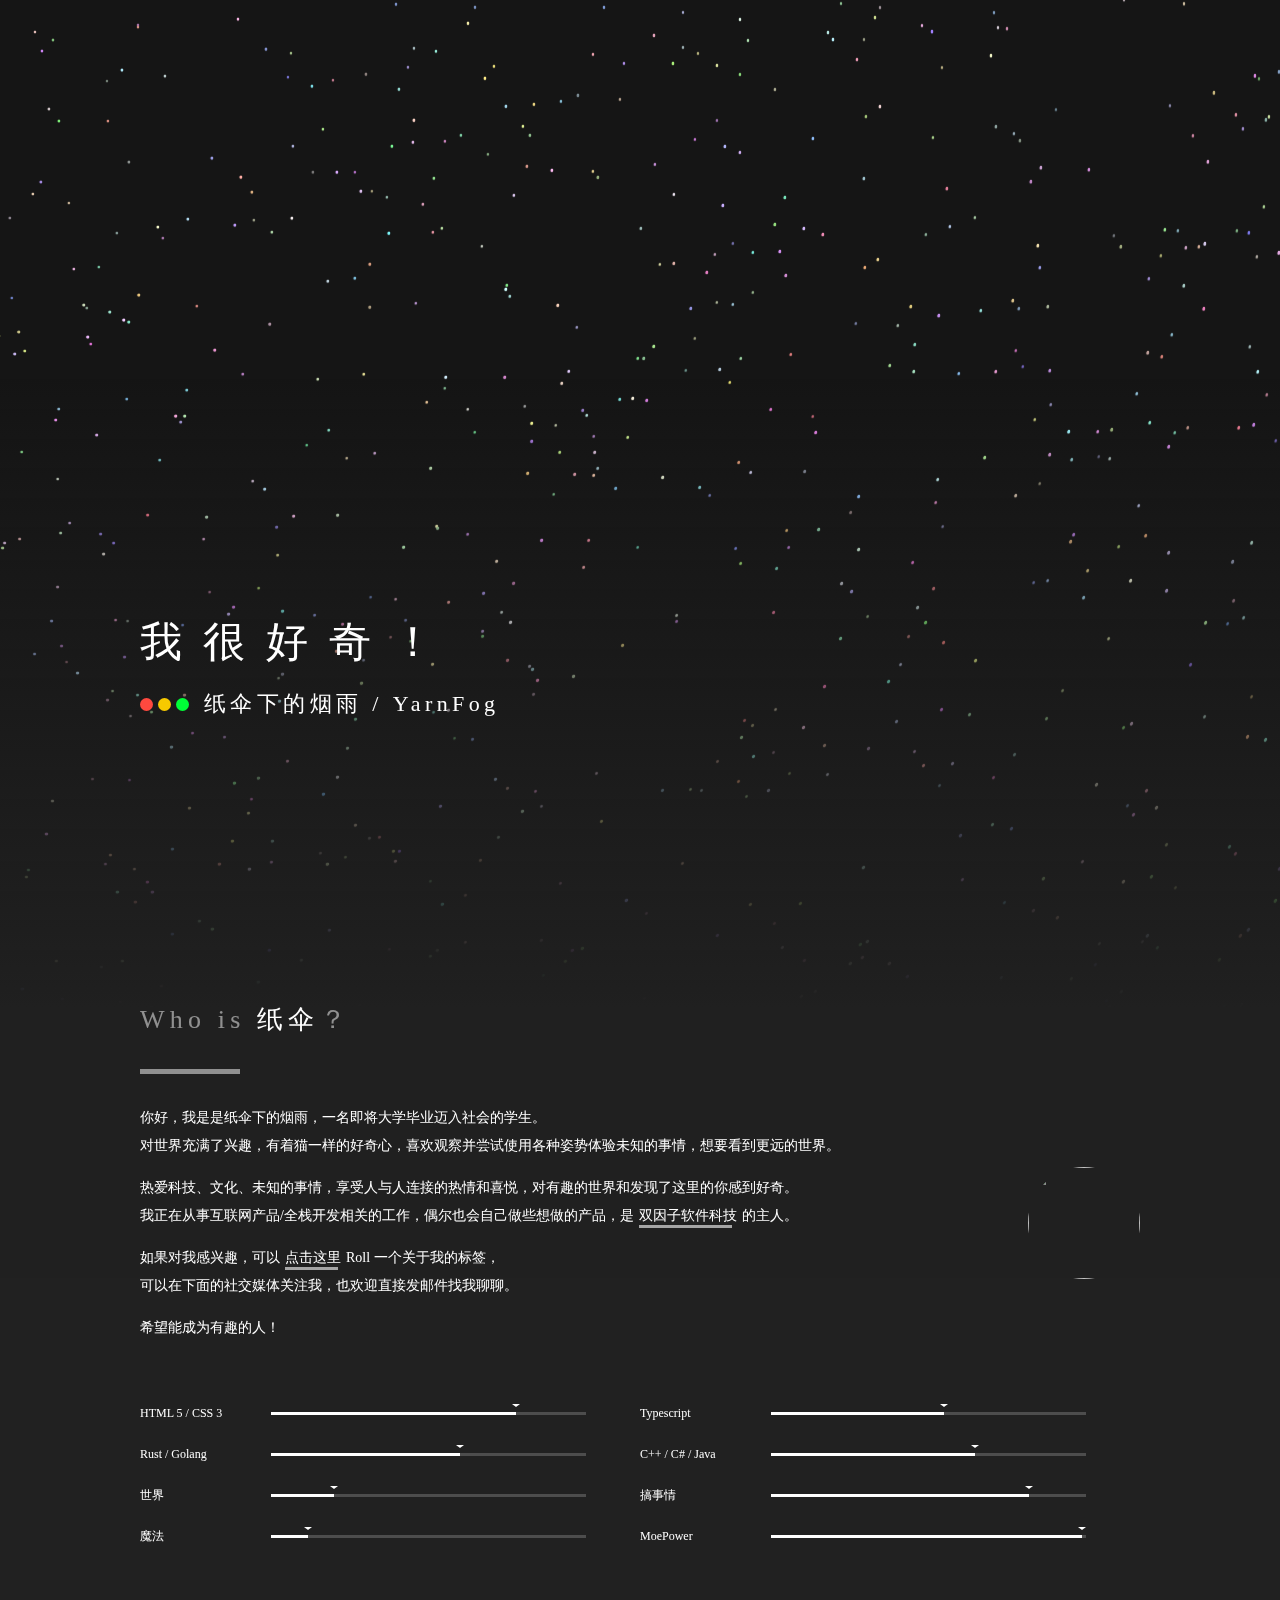
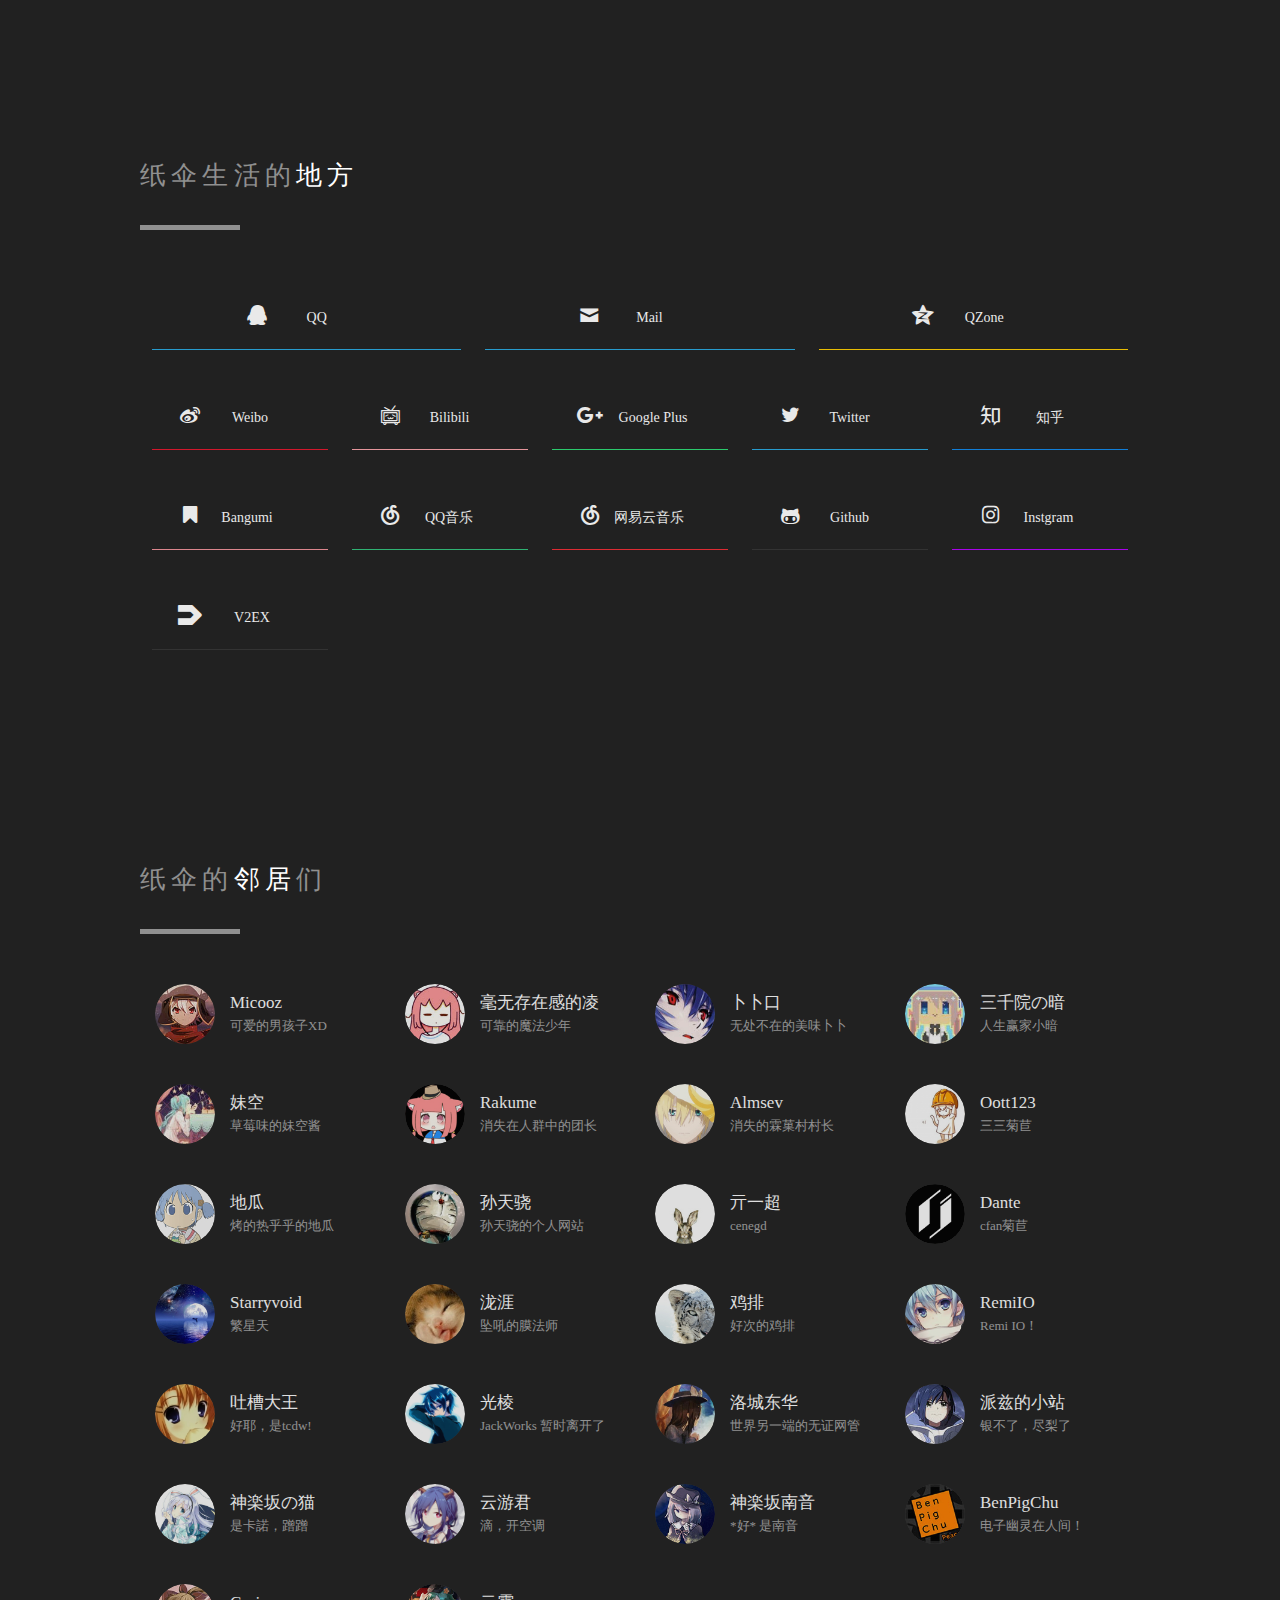
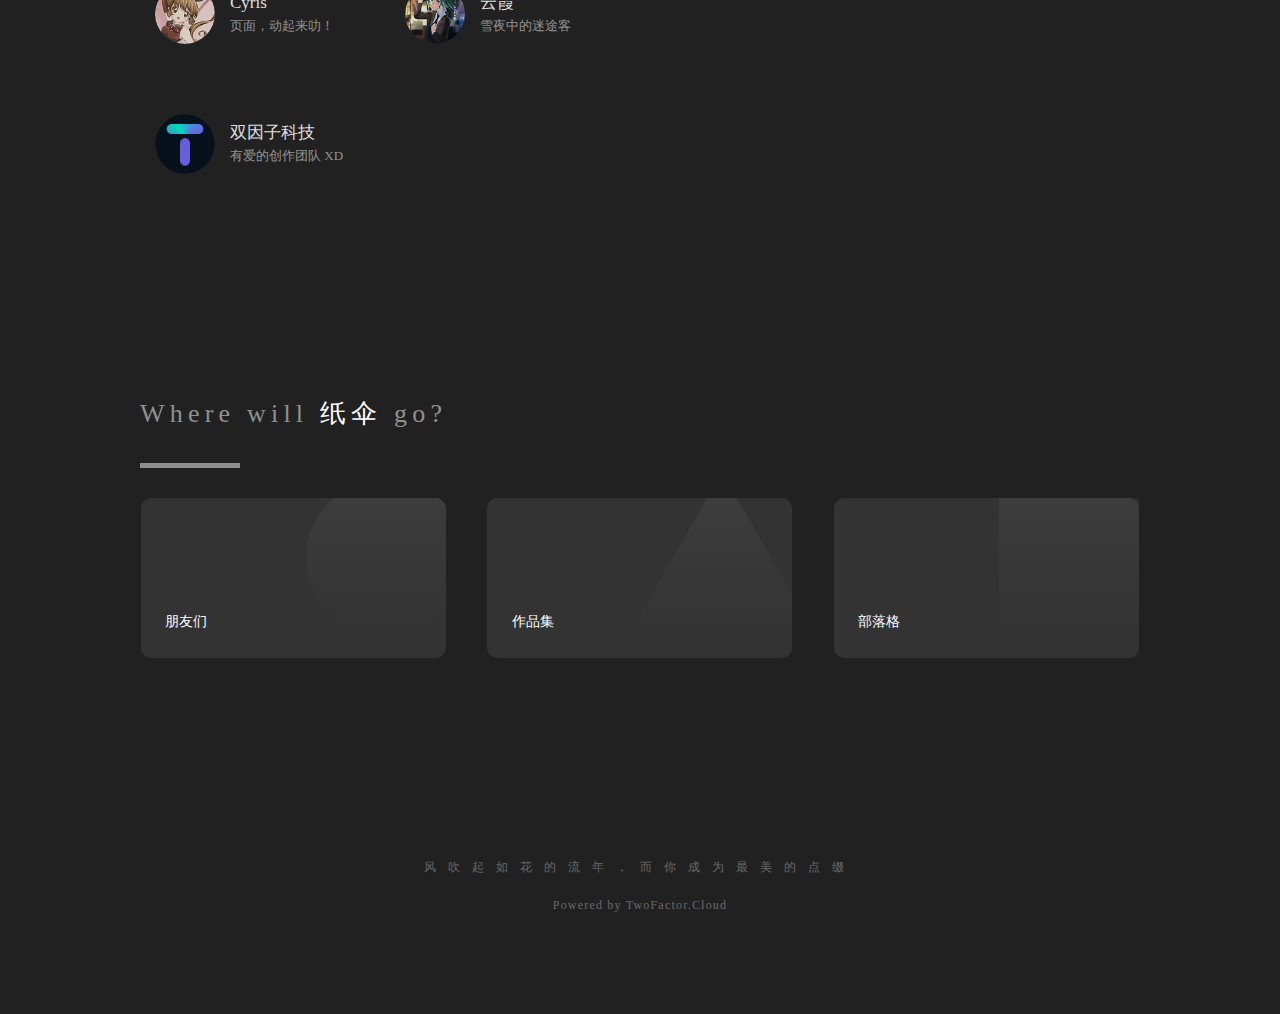
==== commit 2c53e352: "2024/08/10 00:49" ====
--- a/index.html
+++ b/index.html
@@ -1 +1 @@
-<!DOCTYPE html><html lang="zh"><head><meta charSet="utf-8"/><meta name="viewport" content="width=device-width, initial-scale=1"/><link rel="preload" as="image" href="https://q1.qlogo.cn/g?b=qq&amp;nk=1340761826&amp;s=640"/><link rel="preload" as="image" href="/assets/images/avatars/micooz.jpg"/><link rel="preload" as="image" href="/assets/images/avatars/lynn.jpg"/><link rel="preload" as="image" href="/assets/images/avatars/totoro.jpg"/><link rel="preload" as="image" href="/assets/images/avatars/an.jpg"/><link rel="preload" as="image" href="/assets/images/avatars/sora.jpg"/><link rel="preload" as="image" href="/assets/images/avatars/rakume.jpg"/><link rel="preload" as="image" href="/assets/images/avatars/almsev.jpg"/><link rel="preload" as="image" href="/assets/images/avatars/oott123.jpg"/><link rel="preload" as="image" href="/assets/images/avatars/digua.jpg"/><link rel="stylesheet" href="/_next/static/css/e53df677413c33ab.css" data-precedence="next"/><link rel="stylesheet" href="/_next/static/css/f16604f8cbaf050a.css" data-precedence="next"/><link rel="preload" as="script" fetchPriority="low" href="/_next/static/chunks/webpack-0506115cf5305356.js"/><script src="/_next/static/chunks/e21e3bba-d670eb2c82559536.js" async=""></script><script src="/_next/static/chunks/280-0a89056c2d6446ad.js" async=""></script><script src="/_next/static/chunks/main-app-98333dfe7b854782.js" async=""></script><script src="/_next/static/chunks/6dc81886-ff4c499fce4f0561.js" async=""></script><script src="/_next/static/chunks/app/(index)/page-afadae19f5e75d51.js" async=""></script><script src="/_next/static/chunks/app/layout-d7556e57a7785327.js" async=""></script><link rel="preload" as="image" href="/assets/images/avatars/ybusad.jpg"/><link rel="preload" as="image" href="/assets/images/avatars/cenegd.jpg"/><link rel="preload" as="image" href="/assets/images/avatars/dante.jpg"/><link rel="preload" as="image" href="/assets/images/avatars/starryvoid.jpg"/><link rel="preload" as="image" href="/assets/images/avatars/sylingd.jpg"/><link rel="preload" as="image" href="/assets/images/avatars/jipai.jpg"/><link rel="preload" as="image" href="/assets/images/avatars/shellv.jpg"/><link rel="preload" as="image" href="/assets/images/avatars/tcdw.jpg"/><link rel="preload" as="image" href="/assets/images/avatars/jackworks.jpg"/><link rel="preload" as="image" href="/assets/images/avatars/touka.jpg"/><link rel="preload" as="image" href="/assets/images/avatars/blingwang.jpg"/><link rel="preload" as="image" href="/assets/images/avatars/kano.jpg"/><link rel="preload" as="image" href="/assets/images/avatars/yunyou.jpg"/><link rel="preload" as="image" href="/assets/images/avatars/minamion.jpg"/><link rel="preload" as="image" href="/assets/images/avatars/bpc.jpg"/><link rel="preload" as="image" href="/assets/images/avatars/cyris.jpg"/><link rel="preload" as="image" href="/assets/images/avatars/yx.jpg"/><link rel="preload" as="image" href="/assets/images/avatars/two-factor.jpg"/><title>纸伞下的烟雨 / YarnFog - JiShu.Xin</title><meta name="description" content="纸伞下的烟雨の小窝，期待与更多的人相遇！"/><meta name="keywords" content="纸伞下的烟雨,iYarnFog,sxsx欧克,浅念,个人网站,博客"/><script src="/_next/static/chunks/polyfills-78c92fac7aa8fdd8.js" noModule=""></script></head><body><nav class="hidden"><a href="//nian.jishu.xin">Blog</a><a class="clip"></a><a href="//twofactor.tech">TwoFactor.Tech</a><a class="clip"></a><a href="//jishu.xin" class="active">Index</a></nav><div class="absolute top-0 left-0 w-screen h-screen"><canvas class="h-[140%] w-full"></canvas><div class="absolute bottom-[-42%] left-0 size-full" style="background:linear-gradient(0deg, #202020 30%, rgba(32, 32, 32, 0))"></div></div><div class="main"><div class="ch intro"><div class="ch-container"><div class="hello"><h1 id="slogan">思考中……</h1><h2><div class="circle"><span></span><span></span><span></span></div>纸伞下的烟雨 / YarnFog</h2></div></div></div><div class="ch about"><div class="ch-container"><h2 class="chtitle">Who is <span>纸伞</span>？</h2><div class="clear"><div class="readme flex flex-wrap-reverse items-center justify-between leading-8"><div><p>你好，我是是纸伞下的烟雨，一名即将大学毕业迈入社会的学生。<br/>对世界充满了兴趣，有着猫一样的好奇心，喜欢观察并尝试使用各种姿势体验未知的事情，想要看到更远的世界。</p><p style="padding:1em 0">热爱科技、文化、未知的事情，享受人与人连接的热情和喜悦，对有趣的世界和发现了这里的你感到好奇。<br/>我正在从事互联网产品/全栈开发相关的工作，偶尔也会自己做些想做的产品，是<a href="/#">双因子软件科技</a>的主人。</p><p style="padding-bottom:1em">如果对我感兴趣，可以<a class="cursor-pointer">点击这里</a>Roll 一个关于我的标签，<br/> 可以在下面的社交媒体关注我，也欢迎直接发邮件找我聊聊。</p><div class="roll-tag"></div><p>希望能成为有趣的人！</p></div><img class="avatar mb-5 size-32 rounded-full md:mb-0" src="https://q1.qlogo.cn/g?b=qq&amp;nk=1340761826&amp;s=640"/></div><ul class="skill clear"><li><p>HTML 5 / CSS 3</p><div class="progress"><div style="width:78%"></div><span>制作网站程度的能力</span></div></li><li><p>Typescript</p><div class="progress"><div style="width:55%"></div><span>赞美最好的语言程度的能力</span></div></li><li><p>Rust / Golang</p><div class="progress"><div style="width:60%"></div><span>使用现代轮子程度的能力</span></div></li><li><p>C++ / C# / Java</p><div class="progress"><div style="width:65%"></div><span>让自己舒服程度的能力</span></div></li><li><p>世界</p><div class="progress"><div style="width:20%"></div><span>观测世界程度的能力</span></div></li><li><p>搞事情</p><div class="progress"><div style="width:82%"></div><span>让事情发生程度的能力</span></div></li><li><p>魔法</p><div class="progress"><div style="width:12%"></div><span>和普通人相同程度的能力</span></div></li><li><p>MoePower</p><div class="progress"><div style="width:99%"></div><span>成为萌二程度的能力</span></div></li></ul></div></div></div><div class="find ch"><div class="links ch-container"><h2 class="chtitle">纸伞生活的<span>地方</span></h2><div class="clear"><a href="https://wpa.qq.com/msgrd?v=3&amp;uin=1340761826&amp;site=qq&amp;menu=yes" target="_blank" rel="noreferrer"><div class="item"><div class="bg" style="background-color:rgb(40, 169, 224)"></div><div class="inner"><i class="neko-icon icon-qq"></i><span>QQ</span></div></div></a><a href="mailto:wo@jishu.xin" target="_blank" rel="noreferrer"><div class="item"><div class="bg" style="background-color:rgb(40, 169, 224)"></div><div class="inner"><i class="neko-icon icon-mail"></i><span>Mail</span></div></div></a><a href="https://user.qzone.qq.com/1340761826" target="_blank" rel="noreferrer"><div class="item"><div class="bg" style="background-color:rgb(255, 206, 0)"></div><div class="inner"><i class="neko-icon icon-tencent_qzone"></i><span>QZone</span></div></div></a></div><div class="clear"><a href="https://weibo.com/6011775186" target="_blank" rel="noreferrer"><div class="item"><div class="bg" style="background-color:rgb(230, 22, 45)"></div><div class="inner"><i class="neko-icon icon-weibo"></i><span>Weibo</span></div></div></a><a href="https://space.bilibili.com/350639764" target="_blank" rel="noreferrer"><div class="item"><div class="bg" style="background-color:rgb(249, 162, 168)"></div><div class="inner"><i class="neko-icon icon-bilibili"></i><span>Bilibili</span></div></div></a><a href="#" target="_blank" rel="noreferrer"><div class="item"><div class="bg" style="background-color:rgb(44, 221, 118)"></div><div class="inner"><i class="neko-icon icon-gplus"></i><span>Google Plus</span></div></div></a><a href="https://x.com/iyarnfog" target="_blank" rel="noreferrer"><div class="item"><div class="bg" style="background-color:rgb(40, 169, 224)"></div><div class="inner"><i class="neko-icon icon-twitter"></i><span>Twitter</span></div></div></a><a href="https://www.zhihu.com/people/jishuxin" target="_blank" rel="noreferrer"><div class="item"><div class="bg" style="background-color:rgb(15, 136, 235)"></div><div class="inner"><i class="neko-icon icon-zhihu"></i><span>知乎</span></div></div></a><a href="http://bgm.tv/user/462641" target="_blank" rel="noreferrer"><div class="item"><div class="bg" style="background-color:rgb(240, 145, 153)"></div><div class="inner"><i class="neko-icon icon-bookmark"></i><span>Bangumi</span></div></div></a><a href="https://y.qq.com/n/yqq/playlist/2425194154.html" target="_blank" rel="noreferrer"><div class="item"><div class="bg" style="background-color:rgb(49, 194, 124)"></div><div class="inner"><i class="neko-icon icon-netease_music"></i><span>QQ音乐</span></div></div></a><a href="https://music.163.com/#/user/home?id=321890282" target="_blank" rel="noreferrer"><div class="item"><div class="bg" style="background-color:rgb(241, 45, 53)"></div><div class="inner"><i class="neko-icon icon-netease_music"></i><span>网易云音乐</span></div></div></a><a href="https://github.com/iYarnFog" target="_blank" rel="noreferrer"><div class="item"><div class="bg" style="background-color:rgb(53, 53, 53)"></div><div class="inner"><i class="neko-icon icon-github"></i><span>Github</span></div></div></a><a href="#" target="_blank" rel="noreferrer"><div class="item"><div class="bg" style="background-color:rgb(182, 0, 255)"></div><div class="inner"><i class="neko-icon icon-instagram"></i><span>Instgram</span></div></div></a><a href="https://www.v2ex.com/member/iyarnfog" target="_blank" rel="noreferrer"><div class="item"><div class="bg" style="background-color:rgb(53, 53, 53)"></div><div class="inner"><i class="neko-icon icon-v2ex"></i><span>V2EX</span></div></div></a></div></div></div><div class="gate ch"><div class="links ch-container"><h2 class="chtitle">纸伞的<span>邻居</span>们</h2><div class="clear "><a href="https://apporz.com/" target="_blank" rel="noreferrer"><div class="item" style="width:50%;height:fit-content"><div class="avatar"><img src="/assets/images/avatars/micooz.jpg" alt="Micooz"/></div><div class="inner"><h5>Micooz</h5><p>可爱的男孩子XD</p></div></div></a><a href="http://shiromi.org/" target="_blank" rel="noreferrer"><div class="item" style="width:50%;height:fit-content"><div class="avatar"><img src="/assets/images/avatars/lynn.jpg" alt="毫无存在感的凌"/></div><div class="inner"><h5>毫无存在感的凌</h5><p>可靠的魔法少年</p></div></div></a><a href="http://mouto.org/" target="_blank" rel="noreferrer"><div class="item" style="width:50%;height:fit-content"><div class="avatar"><img src="/assets/images/avatars/totoro.jpg" alt="卜卜口"/></div><div class="inner"><h5>卜卜口</h5><p>无处不在的美味卜卜</p></div></div></a><a href="http://moe.lu/" target="_blank" rel="noreferrer"><div class="item" style="width:50%;height:fit-content"><div class="avatar"><img src="/assets/images/avatars/an.jpg" alt="三千院の暗"/></div><div class="inner"><h5>三千院の暗</h5><p>人生赢家小暗</p></div></div></a><a href="http://sora.sound.moe/" target="_blank" rel="noreferrer"><div class="item" style="width:50%;height:fit-content"><div class="avatar"><img src="/assets/images/avatars/sora.jpg" alt="妹空"/></div><div class="inner"><h5>妹空</h5><p>草莓味的妹空酱</p></div></div></a><a href="http://rakume.com/" target="_blank" rel="noreferrer"><div class="item" style="width:50%;height:fit-content"><div class="avatar"><img src="/assets/images/avatars/rakume.jpg" alt="Rakume"/></div><div class="inner"><h5>Rakume</h5><p>消失在人群中的团长</p></div></div></a><a href="http://www.almsev.com/" target="_blank" rel="noreferrer"><div class="item" style="width:50%;height:fit-content"><div class="avatar"><img src="/assets/images/avatars/almsev.jpg" alt="Almsev"/></div><div class="inner"><h5>Almsev</h5><p>消失的霖菓村村长</p></div></div></a><a href="https://best33.com/" target="_blank" rel="noreferrer"><div class="item" style="width:50%;height:fit-content"><div class="avatar"><img src="/assets/images/avatars/oott123.jpg" alt="Oott123"/></div><div class="inner"><h5>Oott123</h5><p>三三菊苣</p></div></div></a><a href="https://digua.me/" target="_blank" rel="noreferrer"><div class="item" style="width:50%;height:fit-content"><div class="avatar"><img src="/assets/images/avatars/digua.jpg" alt="地瓜"/></div><div class="inner"><h5>地瓜</h5><p>烤的热乎乎的地瓜</p></div></div></a><a href="http://www.ybusad.com/" target="_blank" rel="noreferrer"><div class="item" style="width:50%;height:fit-content"><div class="avatar"><img src="/assets/images/avatars/ybusad.jpg" alt="孙天骁"/></div><div class="inner"><h5>孙天骁</h5><p>孙天骁的个人网站</p></div></div></a><a href="https://www.qiyichao.cn/" target="_blank" rel="noreferrer"><div class="item" style="width:50%;height:fit-content"><div class="avatar"><img src="/assets/images/avatars/cenegd.jpg" alt="亓一超"/></div><div class="inner"><h5>亓一超</h5><p>cenegd</p></div></div></a><a href="https://dante.io/" target="_blank" rel="noreferrer"><div class="item" style="width:50%;height:fit-content"><div class="avatar"><img src="/assets/images/avatars/dante.jpg" alt="Dante"/></div><div class="inner"><h5>Dante</h5><p>cfan菊苣</p></div></div></a><a href="https://www.starryvoid.com/" target="_blank" rel="noreferrer"><div class="item" style="width:50%;height:fit-content"><div class="avatar"><img src="/assets/images/avatars/starryvoid.jpg" alt="Starryvoid"/></div><div class="inner"><h5>Starryvoid</h5><p>繁星天</p></div></div></a><a href="https://blog.sylingd.com/" target="_blank" rel="noreferrer"><div class="item" style="width:50%;height:fit-content"><div class="avatar"><img src="/assets/images/avatars/sylingd.jpg" alt="泷涯"/></div><div class="inner"><h5>泷涯</h5><p>坠吼的膜法师</p></div></div></a><a href="https://www.jipai.moe/" target="_blank" rel="noreferrer"><div class="item" style="width:50%;height:fit-content"><div class="avatar"><img src="/assets/images/avatars/jipai.jpg" alt="鸡排"/></div><div class="inner"><h5>鸡排</h5><p>好次的鸡排</p></div></div></a><a href="https://linux.dog/" target="_blank" rel="noreferrer"><div class="item" style="width:50%;height:fit-content"><div class="avatar"><img src="/assets/images/avatars/shellv.jpg" alt="RemiIO"/></div><div class="inner"><h5>RemiIO</h5><p>Remi IO！</p></div></div></a><a href="https://www.tcdw.net/" target="_blank" rel="noreferrer"><div class="item" style="width:50%;height:fit-content"><div class="avatar"><img src="/assets/images/avatars/tcdw.jpg" alt="吐槽大王"/></div><div class="inner"><h5>吐槽大王</h5><p>好耶，是tcdw!</p></div></div></a><a href="http://jack-works.github.io/" target="_blank" rel="noreferrer"><div class="item" style="width:50%;height:fit-content"><div class="avatar"><img src="/assets/images/avatars/jackworks.jpg" alt="光棱"/></div><div class="inner"><h5>光棱</h5><p>JackWorks 暂时离开了</p></div></div></a><a href="https://www.aoisnow.net/" target="_blank" rel="noreferrer"><div class="item" style="width:50%;height:fit-content"><div class="avatar"><img src="/assets/images/avatars/touka.jpg" alt="洛城东华"/></div><div class="inner"><h5>洛城东华</h5><p>世界另一端的无证网管</p></div></div></a><a href="https://blog.blingwang.cn/" target="_blank" rel="noreferrer"><div class="item" style="width:50%;height:fit-content"><div class="avatar"><img src="/assets/images/avatars/blingwang.jpg" alt="派兹的小站"/></div><div class="inner"><h5>派兹的小站</h5><p>银不了，尽梨了</p></div></div></a><a href="https://kagurazaka.cat/" target="_blank" rel="noreferrer"><div class="item" style="width:50%;height:fit-content"><div class="avatar"><img src="/assets/images/avatars/kano.jpg" alt="神楽坂の猫"/></div><div class="inner"><h5>神楽坂の猫</h5><p>是卡諾，蹭蹭</p></div></div></a><a href="https://www.yunyoujun.cn/" target="_blank" rel="noreferrer"><div class="item" style="width:50%;height:fit-content"><div class="avatar"><img src="/assets/images/avatars/yunyou.jpg" alt="云游君"/></div><div class="inner"><h5>云游君</h5><p>滴，开空调</p></div></div></a><a href="https://seaslug.moe/" target="_blank" rel="noreferrer"><div class="item" style="width:50%;height:fit-content"><div class="avatar"><img src="/assets/images/avatars/minamion.jpg" alt="神楽坂南音"/></div><div class="inner"><h5>神楽坂南音</h5><p>*好* 是南音</p></div></div></a><a href="https://benpigchu.com/" target="_blank" rel="noreferrer"><div class="item" style="width:50%;height:fit-content"><div class="avatar"><img src="/assets/images/avatars/bpc.jpg" alt="BenPigChu"/></div><div class="inner"><h5>BenPigChu</h5><p>电子幽灵在人间！</p></div></div></a><a href="https://cyris.moe/" target="_blank" rel="noreferrer"><div class="item" style="width:50%;height:fit-content"><div class="avatar"><img src="/assets/images/avatars/cyris.jpg" alt="Cyris"/></div><div class="inner"><h5>Cyris</h5><p>页面，动起来叻！</p></div></div></a><a href="https://snowproselyte.com/" target="_blank" rel="noreferrer"><div class="item" style="width:50%;height:fit-content"><div class="avatar"><img src="/assets/images/avatars/yx.jpg" alt="云霞"/></div><div class="inner"><h5>云霞</h5><p>雪夜中的迷途客</p></div></div></a></div><div class="clear" style="margin-top:30px"><a href="https://twofactor.tech" target="_blank" rel="noreferrer"><div class="item" style="width:50%;height:fit-content"><div class="avatar"><img src="/assets/images/avatars/two-factor.jpg" alt="双因子科技"/></div><div class="inner"><h5>双因子科技</h5><p>有爱的创作团队 XD</p></div></div></a></div></div></div><div class="ch "><div class="links ch-container"><h2 class="chtitle">Where will <span>纸伞</span> go?</h2><div class="clear"><div class="enter-list"><a class="item" href="/"><div class="text">朋友们</div><div class="bg"><div class="rounded"><svg width="100" height="100" preserveAspectRatio="xMidYMid meet" viewBox="0 0 100 100" fill="none" xmlns="http://www.w3.org/2000/svg"><circle cx="50" cy="50" r="50" fill="url(#paint0_linear)"></circle><defs><linearGradient id="paint0_linear" x1="50" y1="0" x2="50" y2="100" gradientUnits="userSpaceOnUse"><stop stop-color="white"></stop><stop offset="1" stop-color="white" stop-opacity="0"></stop></linearGradient></defs></svg></div></div></a><a class="item" href="/work"><div class="text">作品集</div><div class="bg"><div class="triangle"><svg width="116" height="103" preserveAspectRatio="xMidYMid meet" viewBox="0 0 116 103" fill="none" xmlns="http://www.w3.org/2000/svg"><path d="M49.3397 5.00001C53.1887 -1.66666 62.8113 -1.66667 66.6603 5L114.292 87.5C118.141 94.1667 113.329 102.5 105.631 102.5H10.3686C2.67061 102.5 -2.14065 94.1667 1.70835 87.5L49.3397 5.00001Z" fill="url(#paint0_linear)"></path><defs><linearGradient id="paint0_linear" x1="58" y1="0.5" x2="58" y2="104" gradientUnits="userSpaceOnUse"><stop stop-color="white"></stop><stop offset="1" stop-color="white" stop-opacity="0"></stop><stop offset="1" stop-color="white" stop-opacity="0"></stop></linearGradient></defs></svg></div></div></a><a class="item" href="//nian.jishu.xin"><div class="text">部落格</div><div class="bg"><div class="square"><svg width="100" height="100" preserveAspectRatio="xMidYMid meet" viewBox="0 0 100 100" fill="none" xmlns="http://www.w3.org/2000/svg"><rect width="100" height="100" rx="10" fill="url(#paint0_linear)"></rect><defs><linearGradient id="paint0_linear" x1="50" y1="0" x2="50" y2="100" gradientUnits="userSpaceOnUse"><stop stop-color="white"></stop><stop offset="1" stop-color="white" stop-opacity="0"></stop></linearGradient></defs></svg></div></div></a></div></div></div></div><div class="footer ch"><div class="ch-container"><h3 class="hidden">纸伞下的烟雨</h3><p>风吹起如花的流年，而你成为最美的点缀</p><p class="c"><a href="//twofactor.cloud/">Powered by TwoFactor.Cloud</a></p></div></div></div><script src="/_next/static/chunks/webpack-0506115cf5305356.js" async=""></script><script>(self.__next_f=self.__next_f||[]).push([0]);self.__next_f.push([2,null])</script><script>self.__next_f.push([1,"1:HL[\"/_next/static/css/e53df677413c33ab.css\",\"style\"]\n2:HL[\"/_next/static/css/f16604f8cbaf050a.css\",\"style\"]\n"])</script><script>self.__next_f.push([1,"3:I[9147,[],\"\"]\n5:I[7484,[\"495\",\"static/chunks/6dc81886-ff4c499fce4f0561.js\",\"123\",\"static/chunks/app/(index)/page-afadae19f5e75d51.js\"],\"About\"]\n6:I[5684,[\"495\",\"static/chunks/6dc81886-ff4c499fce4f0561.js\",\"123\",\"static/chunks/app/(index)/page-afadae19f5e75d51.js\"],\"Find\"]\n7:I[1199,[\"495\",\"static/chunks/6dc81886-ff4c499fce4f0561.js\",\"123\",\"static/chunks/app/(index)/page-afadae19f5e75d51.js\"],\"FriendItem\"]\n8:I[8518,[],\"\"]\n9:I[4968,[],\"\"]\na:I[2750,[\"495\",\"static/chunks/6dc81886-ff4c499fce4f0561.js\",\"185\",\"static/chunks/app/layout-d7556e57a7785327.js\"],\"Background\"]\nb:I[4725,[\"495\",\"static/chunks/6dc81886-ff4c499fce4f0561.js\",\"185\",\"static/chunks/app/layout-d7556e57a7785327.js\"],\"Intro\"]\nd:I[8079,[],\"\"]\ne:[]\n"])</script><script>self.__next_f.push([1,"0:[[[\"$\",\"link\",\"0\",{\"rel\":\"stylesheet\",\"href\":\"/_next/static/css/e53df677413c33ab.css\",\"precedence\":\"next\",\"crossOrigin\":\"$undefined\"}]],[\"$\",\"$L3\",null,{\"buildId\":\"6sEtmQ47PTMkAfdgRXzuI\",\"assetPrefix\":\"\",\"initialCanonicalUrl\":\"/\",\"initialTree\":[\"\",{\"children\":[\"(index)\",{\"children\":[\"__PAGE__\",{}]}]},\"$undefined\",\"$undefined\",true],\"initialSeedData\":[\"\",{\"children\":[\"(index)\",{\"children\":[\"__PAGE__\",{},[[\"$L4\",[[\"$\",\"$L5\",null,{}],[\"$\",\"$L6\",null,{}],[\"$\",\"div\",null,{\"className\":\"gate ch\",\"children\":[\"$\",\"div\",null,{\"className\":\"links ch-container\",\"children\":[[\"$\",\"h2\",null,{\"className\":\"chtitle\",\"children\":[\"纸伞的\",[\"$\",\"span\",null,{\"children\":\"邻居\"}],\"们\"]}],[\"$\",\"div\",null,{\"className\":\"clear \",\"children\":[[\"$\",\"$L7\",\"micooz\",{\"friend\":{\"link\":\"https://apporz.com/\",\"id\":\"micooz\",\"name\":\"Micooz\",\"signature\":\"可爱的男孩子XD\"}}],[\"$\",\"$L7\",\"lynn\",{\"friend\":{\"link\":\"http://shiromi.org/\",\"id\":\"lynn\",\"name\":\"毫无存在感的凌\",\"signature\":\"可靠的魔法少年\"}}],[\"$\",\"$L7\",\"totoro\",{\"friend\":{\"link\":\"http://mouto.org/\",\"id\":\"totoro\",\"name\":\"卜卜口\",\"signature\":\"无处不在的美味卜卜\"}}],[\"$\",\"$L7\",\"an\",{\"friend\":{\"link\":\"http://moe.lu/\",\"id\":\"an\",\"name\":\"三千院の暗\",\"signature\":\"人生赢家小暗\"}}],[\"$\",\"$L7\",\"sora\",{\"friend\":{\"link\":\"http://sora.sound.moe/\",\"id\":\"sora\",\"name\":\"妹空\",\"signature\":\"草莓味的妹空酱\"}}],[\"$\",\"$L7\",\"rakume\",{\"friend\":{\"link\":\"http://rakume.com/\",\"id\":\"rakume\",\"name\":\"Rakume\",\"signature\":\"消失在人群中的团长\"}}],[\"$\",\"$L7\",\"almsev\",{\"friend\":{\"link\":\"http://www.almsev.com/\",\"id\":\"almsev\",\"name\":\"Almsev\",\"signature\":\"消失的霖菓村村长\"}}],[\"$\",\"$L7\",\"oott123\",{\"friend\":{\"link\":\"https://best33.com/\",\"id\":\"oott123\",\"name\":\"Oott123\",\"signature\":\"三三菊苣\"}}],[\"$\",\"$L7\",\"digua\",{\"friend\":{\"link\":\"https://digua.me/\",\"id\":\"digua\",\"name\":\"地瓜\",\"signature\":\"烤的热乎乎的地瓜\"}}],[\"$\",\"$L7\",\"ybusad\",{\"friend\":{\"link\":\"http://www.ybusad.com/\",\"id\":\"ybusad\",\"name\":\"孙天骁\",\"signature\":\"孙天骁的个人网站\"}}],[\"$\",\"$L7\",\"cenegd\",{\"friend\":{\"link\":\"https://www.qiyichao.cn/\",\"id\":\"cenegd\",\"name\":\"亓一超\",\"signature\":\"cenegd\"}}],[\"$\",\"$L7\",\"dante\",{\"friend\":{\"link\":\"https://dante.io/\",\"id\":\"dante\",\"name\":\"Dante\",\"signature\":\"cfan菊苣\"}}],[\"$\",\"$L7\",\"starryvoid\",{\"friend\":{\"link\":\"https://www.starryvoid.com/\",\"id\":\"starryvoid\",\"name\":\"Starryvoid\",\"signature\":\"繁星天\"}}],[\"$\",\"$L7\",\"sylingd\",{\"friend\":{\"link\":\"https://blog.sylingd.com/\",\"id\":\"sylingd\",\"name\":\"泷涯\",\"signature\":\"坠吼的膜法师\"}}],[\"$\",\"$L7\",\"jipai\",{\"friend\":{\"link\":\"https://www.jipai.moe/\",\"id\":\"jipai\",\"name\":\"鸡排\",\"signature\":\"好次的鸡排\"}}],[\"$\",\"$L7\",\"shellv\",{\"friend\":{\"link\":\"https://linux.dog/\",\"id\":\"shellv\",\"name\":\"RemiIO\",\"signature\":\"Remi IO！\"}}],[\"$\",\"$L7\",\"tcdw\",{\"friend\":{\"link\":\"https://www.tcdw.net/\",\"id\":\"tcdw\",\"name\":\"吐槽大王\",\"signature\":\"好耶，是tcdw!\"}}],[\"$\",\"$L7\",\"jackworks\",{\"friend\":{\"link\":\"http://jack-works.github.io/\",\"id\":\"jackworks\",\"name\":\"光棱\",\"signature\":\"JackWorks 暂时离开了\"}}],[\"$\",\"$L7\",\"touka\",{\"friend\":{\"link\":\"https://www.aoisnow.net/\",\"id\":\"touka\",\"name\":\"洛城东华\",\"signature\":\"世界另一端的无证网管\"}}],[\"$\",\"$L7\",\"blingwang\",{\"friend\":{\"link\":\"https://blog.blingwang.cn/\",\"id\":\"blingwang\",\"name\":\"派兹的小站\",\"signature\":\"银不了，尽梨了\"}}],[\"$\",\"$L7\",\"kano\",{\"friend\":{\"link\":\"https://kagurazaka.cat/\",\"id\":\"kano\",\"name\":\"神楽坂の猫\",\"signature\":\"是卡諾，蹭蹭\"}}],[\"$\",\"$L7\",\"yunyou\",{\"friend\":{\"link\":\"https://www.yunyoujun.cn/\",\"id\":\"yunyou\",\"name\":\"云游君\",\"signature\":\"滴，开空调\"}}],[\"$\",\"$L7\",\"minamion\",{\"friend\":{\"link\":\"https://seaslug.moe/\",\"id\":\"minamion\",\"name\":\"神楽坂南音\",\"signature\":\"*好* 是南音\"}}],[\"$\",\"$L7\",\"bpc\",{\"friend\":{\"link\":\"https://benpigchu.com/\",\"id\":\"bpc\",\"name\":\"BenPigChu\",\"signature\":\"电子幽灵在人间！\"}}],[\"$\",\"$L7\",\"cyris\",{\"friend\":{\"link\":\"https://cyris.moe/\",\"id\":\"cyris\",\"name\":\"Cyris\",\"signature\":\"页面，动起来叻！\"}}],[\"$\",\"$L7\",\"yx\",{\"friend\":{\"link\":\"https://snowproselyte.com/\",\"id\":\"yx\",\"name\":\"云霞\",\"signature\":\"雪夜中的迷途客\"}}]]}],[\"$\",\"div\",null,{\"className\":\"clear\",\"style\":{\"marginTop\":\"30px\"},\"children\":[\"$\",\"$L7\",null,{\"friend\":{\"id\":\"two-factor\",\"name\":\"双因子科技\",\"link\":\"https://twofactor.tech\",\"signature\":\"有爱的创作团队 XD\"}}]}]]}]}]]],null],null]},[\"$\",\"$L8\",null,{\"parallelRouterKey\":\"children\",\"segmentPath\":[\"children\",\"(index)\",\"children\"],\"error\":\"$undefined\",\"errorStyles\":\"$undefined\",\"errorScripts\":\"$undefined\",\"template\":[\"$\",\"$L9\",null,{}],\"templateStyles\":\"$undefined\",\"templateScripts\":\"$undefined\",\"notFound\":\"$undefined\",\"notFoundStyles\":\"$undefined\",\"styles\":[[\"$\",\"link\",\"0\",{\"rel\":\"stylesheet\",\"href\":\"/_next/static/css/f16604f8cbaf050a.css\",\"precedence\":\"next\",\"crossOrigin\":\"$undefined\"}]]}],null]},[[\"$\",\"html\",null,{\"lang\":\"zh\",\"children\":[\"$\",\"body\",null,{\"children\":[[\"$\",\"nav\",null,{\"className\":\"hidden\",\"children\":[[\"$\",\"a\",null,{\"href\":\"//nian.jishu.xin\",\"children\":\"Blog\"}],[\"$\",\"a\",null,{\"className\":\"clip\"}],[\"$\",\"a\",null,{\"href\":\"//twofactor.tech\",\"children\":\"TwoFactor.Tech\"}],[\"$\",\"a\",null,{\"className\":\"clip\"}],[\"$\",\"a\",null,{\"href\":\"//jishu.xin\",\"className\":\"active\",\"children\":\"Index\"}]]}],[\"$\",\"$La\",null,{}],[\"$\",\"div\",null,{\"className\":\"main\",\"children\":[[\"$\",\"$Lb\",null,{}],[\"$\",\"$L8\",null,{\"parallelRouterKey\":\"children\",\"segmentPath\":[\"children\"],\"error\":\"$undefined\",\"errorStyles\":\"$undefined\",\"errorScripts\":\"$undefined\",\"template\":[\"$\",\"$L9\",null,{}],\"templateStyles\":\"$undefined\",\"templateScripts\":\"$undefined\",\"notFound\":\"$undefined\",\"notFoundStyles\":[],\"styles\":null}],[\"$\",\"div\",null,{\"className\":\"ch \",\"children\":[\"$\",\"div\",null,{\"className\":\"links ch-container\",\"children\":[[\"$\",\"h2\",null,{\"className\":\"chtitle\",\"children\":[\"Where will \",[\"$\",\"span\",null,{\"children\":\"纸伞\"}],\" go?\"]}],[\"$\",\"div\",null,{\"className\":\"clear\",\"children\":[\"$\",\"div\",null,{\"className\":\"enter-list\",\"children\":[[\"$\",\"a\",null,{\"className\":\"item\",\"href\":\"/\",\"children\":[[\"$\",\"div\",null,{\"className\":\"text\",\"children\":\"朋友们\"}],[\"$\",\"div\",null,{\"className\":\"bg\",\"children\":[\"$\",\"div\",null,{\"className\":\"rounded\",\"children\":[\"$\",\"svg\",null,{\"width\":\"100\",\"height\":\"100\",\"preserveAspectRatio\":\"xMidYMid meet\",\"viewBox\":\"0 0 100 100\",\"fill\":\"none\",\"xmlns\":\"http://www.w3.org/2000/svg\",\"children\":[[\"$\",\"circle\",null,{\"cx\":\"50\",\"cy\":\"50\",\"r\":\"50\",\"fill\":\"url(#paint0_linear)\"}],[\"$\",\"defs\",null,{\"children\":[\"$\",\"linearGradient\",null,{\"id\":\"paint0_linear\",\"x1\":\"50\",\"y1\":\"0\",\"x2\":\"50\",\"y2\":\"100\",\"gradientUnits\":\"userSpaceOnUse\",\"children\":[[\"$\",\"stop\",null,{\"stopColor\":\"white\"}],[\"$\",\"stop\",null,{\"offset\":\"1\",\"stopColor\":\"white\",\"stopOpacity\":\"0\"}]]}]}]]}]}]}]]}],[\"$\",\"a\",null,{\"className\":\"item\",\"href\":\"/work\",\"children\":[[\"$\",\"div\",null,{\"className\":\"text\",\"children\":\"作品集\"}],[\"$\",\"div\",null,{\"className\":\"bg\",\"children\":[\"$\",\"div\",null,{\"className\":\"triangle\",\"children\":[\"$\",\"svg\",null,{\"width\":\"116\",\"height\":\"103\",\"preserveAspectRatio\":\"xMidYMid meet\",\"viewBox\":\"0 0 116 103\",\"fill\":\"none\",\"xmlns\":\"http://www.w3.org/2000/svg\",\"children\":[[\"$\",\"path\",null,{\"d\":\"M49.3397 5.00001C53.1887 -1.66666 62.8113 -1.66667 66.6603 5L114.292 87.5C118.141 94.1667 113.329 102.5 105.631 102.5H10.3686C2.67061 102.5 -2.14065 94.1667 1.70835 87.5L49.3397 5.00001Z\",\"fill\":\"url(#paint0_linear)\"}],[\"$\",\"defs\",null,{\"children\":[\"$\",\"linearGradient\",null,{\"id\":\"paint0_linear\",\"x1\":\"58\",\"y1\":\"0.5\",\"x2\":\"58\",\"y2\":\"104\",\"gradientUnits\":\"userSpaceOnUse\",\"children\":[[\"$\",\"stop\",null,{\"stopColor\":\"white\"}],[\"$\",\"stop\",null,{\"offset\":\"1\",\"stopColor\":\"white\",\"stopOpacity\":\"0\"}],[\"$\",\"stop\",null,{\"offset\":\"1\",\"stopColor\":\"white\",\"stopOpacity\":\"0\"}]]}]}]]}]}]}]]}],[\"$\",\"a\",null,{\"className\":\"item\",\"href\":\"//nian.jishu.xin\",\"children\":[[\"$\",\"div\",null,{\"className\":\"text\",\"children\":\"部落格\"}],[\"$\",\"div\",null,{\"className\":\"bg\",\"children\":[\"$\",\"div\",null,{\"className\":\"square\",\"children\":[\"$\",\"svg\",null,{\"width\":\"100\",\"height\":\"100\",\"preserveAspectRatio\":\"xMidYMid meet\",\"viewBox\":\"0 0 100 100\",\"fill\":\"none\",\"xmlns\":\"http://www.w3.org/2000/svg\",\"children\":[[\"$\",\"rect\",null,{\"width\":\"100\",\"height\":\"100\",\"rx\":\"10\",\"fill\":\"url(#paint0_linear)\"}],[\"$\",\"defs\",null,{\"children\":[\"$\",\"linearGradient\",null,{\"id\":\"paint0_linear\",\"x1\":\"50\",\"y1\":\"0\",\"x2\":\"50\",\"y2\":\"100\",\"gradientUnits\":\"userSpaceOnUse\",\"children\":[[\"$\",\"stop\",null,{\"stopColor\":\"white\"}],[\"$\",\"stop\",null,{\"offset\":\"1\",\"stopColor\":\"white\",\"stopOpacity\":\"0\"}]]}]}]]}]}]}]]}]]}]}]]}]}],[\"$\",\"div\",null,{\"className\":\"footer ch\",\"children\":[\"$\",\"div\",null,{\"className\":\"ch-container\",\"children\":[[\"$\",\"h3\",null,{\"className\":\"hidden\",\"children\":\"纸伞下的烟雨\"}],[\"$\",\"p\",null,{\"children\":\"风吹起如花的流年，而你成为最美的点缀\"}],[\"$\",\"p\",null,{\"className\":\"c\",\"children\":[\"$\",\"a\",null,{\"href\":\"//twofactor.cloud/\",\"children\":\"Powered by TwoFactor.Cloud\"}]}]]}]}]]}]]}]}],null],null],\"couldBeIntercepted\":false,\"initialHead\":[null,\"$Lc\"],\"globalErrorComponent\":\"$d\",\"missingSlots\":\"$We\"}]]\n"])</script><script>self.__next_f.push([1,"c:[[\"$\",\"meta\",\"0\",{\"name\":\"viewport\",\"content\":\"width=device-width, initial-scale=1\"}],[\"$\",\"meta\",\"1\",{\"charSet\":\"utf-8\"}],[\"$\",\"title\",\"2\",{\"children\":\"纸伞下的烟雨 / YarnFog - JiShu.Xin\"}],[\"$\",\"meta\",\"3\",{\"name\":\"description\",\"content\":\"纸伞下的烟雨の小窝，期待与更多的人相遇！\"}],[\"$\",\"meta\",\"4\",{\"name\":\"keywords\",\"content\":\"纸伞下的烟雨,iYarnFog,sxsx欧克,浅念,个人网站,博客\"}]]\n4:null\n"])</script></body></html>+<!DOCTYPE html><html lang="zh"><head><meta charSet="utf-8"/><meta name="viewport" content="width=device-width, initial-scale=1"/><link rel="preload" as="image" href="https://q1.qlogo.cn/g?b=qq&amp;nk=1340761826&amp;s=640"/><link rel="preload" as="image" href="/assets/images/avatars/micooz.jpg"/><link rel="preload" as="image" href="/assets/images/avatars/lynn.jpg"/><link rel="preload" as="image" href="/assets/images/avatars/totoro.jpg"/><link rel="preload" as="image" href="/assets/images/avatars/an.jpg"/><link rel="preload" as="image" href="/assets/images/avatars/sora.jpg"/><link rel="preload" as="image" href="/assets/images/avatars/rakume.jpg"/><link rel="preload" as="image" href="/assets/images/avatars/almsev.jpg"/><link rel="preload" as="image" href="/assets/images/avatars/oott123.jpg"/><link rel="preload" as="image" href="/assets/images/avatars/digua.jpg"/><link rel="stylesheet" href="/_next/static/css/5713c25c94e653b1.css" data-precedence="next"/><link rel="stylesheet" href="/_next/static/css/f16604f8cbaf050a.css" data-precedence="next"/><link rel="preload" as="script" fetchPriority="low" href="/_next/static/chunks/webpack-0799f9203a896bd8.js"/><script src="/_next/static/chunks/e21e3bba-d670eb2c82559536.js" async=""></script><script src="/_next/static/chunks/280-0a89056c2d6446ad.js" async=""></script><script src="/_next/static/chunks/main-app-98333dfe7b854782.js" async=""></script><script src="/_next/static/chunks/6dc81886-ff4c499fce4f0561.js" async=""></script><script src="/_next/static/chunks/app/(index)/page-986d1c71053e3d8b.js" async=""></script><script src="/_next/static/chunks/app/layout-59230f0b9f36bf98.js" async=""></script><link rel="preload" as="image" href="/assets/images/avatars/ybusad.jpg"/><link rel="preload" as="image" href="/assets/images/avatars/cenegd.jpg"/><link rel="preload" as="image" href="/assets/images/avatars/dante.jpg"/><link rel="preload" as="image" href="/assets/images/avatars/starryvoid.jpg"/><link rel="preload" as="image" href="/assets/images/avatars/sylingd.jpg"/><link rel="preload" as="image" href="/assets/images/avatars/jipai.jpg"/><link rel="preload" as="image" href="/assets/images/avatars/shellv.jpg"/><link rel="preload" as="image" href="/assets/images/avatars/tcdw.jpg"/><link rel="preload" as="image" href="/assets/images/avatars/jackworks.jpg"/><link rel="preload" as="image" href="/assets/images/avatars/touka.jpg"/><link rel="preload" as="image" href="/assets/images/avatars/blingwang.jpg"/><link rel="preload" as="image" href="/assets/images/avatars/kano.jpg"/><link rel="preload" as="image" href="/assets/images/avatars/yunyou.jpg"/><link rel="preload" as="image" href="/assets/images/avatars/minamion.jpg"/><link rel="preload" as="image" href="/assets/images/avatars/bpc.jpg"/><link rel="preload" as="image" href="/assets/images/avatars/cyris.jpg"/><link rel="preload" as="image" href="/assets/images/avatars/yx.jpg"/><link rel="preload" as="image" href="/assets/images/avatars/two-factor.jpg"/><title>纸伞下的烟雨 / YarnFog - JiShu.Xin</title><meta name="description" content="纸伞下的烟雨の小窝，期待与更多的人相遇！"/><meta name="keywords" content="纸伞下的烟雨,iYarnFog,sxsx欧克,浅念,个人网站,博客"/><script src="/_next/static/chunks/polyfills-78c92fac7aa8fdd8.js" noModule=""></script></head><body><nav class="hidden"><a href="//nian.jishu.xin">Blog</a><a class="clip"></a><a href="//twofactor.tech">TwoFactor.Tech</a><a class="clip"></a><a href="//jishu.xin" class="active">Index</a></nav><div class="absolute top-0 left-0 w-screen h-screen"><canvas class="h-[140%] w-full"></canvas><div class="absolute bottom-[-42%] left-0 size-full" style="background:linear-gradient(0deg, #202020 30%, rgba(32, 32, 32, 0))"></div></div><div class="main"><div class="ch intro"><div class="ch-container"><div class="hello"><h1 id="slogan">思考中……</h1><h2><div class="circle"><span></span><span></span><span></span></div>纸伞下的烟雨 / YarnFog</h2></div></div></div><div class="ch about"><div class="ch-container"><h2 class="chtitle">Who is <span>纸伞</span>？</h2><div class="clear"><div class="readme flex flex-wrap-reverse items-center justify-between leading-8"><div><p>你好，我是是纸伞下的烟雨，一名即将大学毕业迈入社会的学生。<br/>对世界充满了兴趣，有着猫一样的好奇心，喜欢观察并尝试使用各种姿势体验未知的事情，想要看到更远的世界。</p><p style="padding:1em 0">热爱科技、文化、未知的事情，享受人与人连接的热情和喜悦，对有趣的世界和发现了这里的你感到好奇。<br/>我正在从事互联网产品/全栈开发相关的工作，偶尔也会自己做些想做的产品，是<a href="/#">双因子软件科技</a>的主人。</p><p style="padding-bottom:1em">如果对我感兴趣，可以<a class="cursor-pointer">点击这里</a>Roll 一个关于我的标签，<br/> 可以在下面的社交媒体关注我，也欢迎直接发邮件找我聊聊。</p><div class="roll-tag"></div><p>希望能成为有趣的人！</p></div><img class="avatar mb-5 size-32 rounded-full md:mb-0" src="https://q1.qlogo.cn/g?b=qq&amp;nk=1340761826&amp;s=640"/></div><ul class="skill clear"><li><p>HTML 5 / CSS 3</p><div class="progress"><div style="width:78%"></div><span>制作网站程度的能力</span></div></li><li><p>Typescript</p><div class="progress"><div style="width:55%"></div><span>赞美最好的语言程度的能力</span></div></li><li><p>Rust / Golang</p><div class="progress"><div style="width:60%"></div><span>使用现代轮子程度的能力</span></div></li><li><p>C++ / C# / Java</p><div class="progress"><div style="width:65%"></div><span>让自己舒服程度的能力</span></div></li><li><p>世界</p><div class="progress"><div style="width:20%"></div><span>观测世界程度的能力</span></div></li><li><p>搞事情</p><div class="progress"><div style="width:82%"></div><span>让事情发生程度的能力</span></div></li><li><p>魔法</p><div class="progress"><div style="width:12%"></div><span>和普通人相同程度的能力</span></div></li><li><p>MoePower</p><div class="progress"><div style="width:99%"></div><span>成为萌二程度的能力</span></div></li></ul></div></div></div><div class="find ch"><div class="links ch-container"><h2 class="chtitle">纸伞生活的<span>地方</span></h2><div class="clear"><a href="https://wpa.qq.com/msgrd?v=3&amp;uin=1340761826&amp;site=qq&amp;menu=yes" target="_blank" rel="noreferrer"><div class="w-[46%] md:w-[30.93%] item" contact="[object Object]"><div class="bg" style="background-color:rgb(40, 169, 224)"></div><div class="inner"><i class="neko-icon icon-qq"></i><span>QQ</span></div></div></a><a href="mailto:wo@jishu.xin" target="_blank" rel="noreferrer"><div class="w-[46%] md:w-[30.93%] item" contact="[object Object]"><div class="bg" style="background-color:rgb(40, 169, 224)"></div><div class="inner"><i class="neko-icon icon-mail"></i><span>Mail</span></div></div></a><a href="https://user.qzone.qq.com/1340761826" target="_blank" rel="noreferrer"><div class="w-[46%] md:w-[30.93%] item" contact="[object Object]"><div class="bg" style="background-color:rgb(255, 206, 0)"></div><div class="inner"><i class="neko-icon icon-tencent_qzone"></i><span>QZone</span></div></div></a></div><div class="clear"><a href="https://weibo.com/6011775186" target="_blank" rel="noreferrer"><div class="w-[46%] md:w-[17.6%] item" contact="[object Object]"><div class="bg" style="background-color:rgb(230, 22, 45)"></div><div class="inner"><i class="neko-icon icon-weibo"></i><span>Weibo</span></div></div></a><a href="https://space.bilibili.com/350639764" target="_blank" rel="noreferrer"><div class="w-[46%] md:w-[17.6%] item" contact="[object Object]"><div class="bg" style="background-color:rgb(249, 162, 168)"></div><div class="inner"><i class="neko-icon icon-bilibili"></i><span>Bilibili</span></div></div></a><a href="#" target="_blank" rel="noreferrer"><div class="w-[46%] md:w-[17.6%] item" contact="[object Object]"><div class="bg" style="background-color:rgb(44, 221, 118)"></div><div class="inner"><i class="neko-icon icon-gplus"></i><span>Google Plus</span></div></div></a><a href="https://x.com/iyarnfog" target="_blank" rel="noreferrer"><div class="w-[46%] md:w-[17.6%] item" contact="[object Object]"><div class="bg" style="background-color:rgb(40, 169, 224)"></div><div class="inner"><i class="neko-icon icon-twitter"></i><span>Twitter</span></div></div></a><a href="https://www.zhihu.com/people/jishuxin" target="_blank" rel="noreferrer"><div class="w-[46%] md:w-[17.6%] item" contact="[object Object]"><div class="bg" style="background-color:rgb(15, 136, 235)"></div><div class="inner"><i class="neko-icon icon-zhihu"></i><span>知乎</span></div></div></a><a href="http://bgm.tv/user/462641" target="_blank" rel="noreferrer"><div class="w-[46%] md:w-[17.6%] item" contact="[object Object]"><div class="bg" style="background-color:rgb(240, 145, 153)"></div><div class="inner"><i class="neko-icon icon-bookmark"></i><span>Bangumi</span></div></div></a><a href="https://y.qq.com/n/yqq/playlist/2425194154.html" target="_blank" rel="noreferrer"><div class="w-[46%] md:w-[17.6%] item" contact="[object Object]"><div class="bg" style="background-color:rgb(49, 194, 124)"></div><div class="inner"><i class="neko-icon icon-netease_music"></i><span>QQ音乐</span></div></div></a><a href="https://music.163.com/#/user/home?id=321890282" target="_blank" rel="noreferrer"><div class="w-[46%] md:w-[17.6%] item" contact="[object Object]"><div class="bg" style="background-color:rgb(241, 45, 53)"></div><div class="inner"><i class="neko-icon icon-netease_music"></i><span>网易云音乐</span></div></div></a><a href="https://github.com/iYarnFog" target="_blank" rel="noreferrer"><div class="w-[46%] md:w-[17.6%] item" contact="[object Object]"><div class="bg" style="background-color:rgb(53, 53, 53)"></div><div class="inner"><i class="neko-icon icon-github"></i><span>Github</span></div></div></a><a href="#" target="_blank" rel="noreferrer"><div class="w-[46%] md:w-[17.6%] item" contact="[object Object]"><div class="bg" style="background-color:rgb(182, 0, 255)"></div><div class="inner"><i class="neko-icon icon-instagram"></i><span>Instgram</span></div></div></a><a href="https://www.v2ex.com/member/iyarnfog" target="_blank" rel="noreferrer"><div class="w-[46%] md:w-[17.6%] item" contact="[object Object]"><div class="bg" style="background-color:rgb(53, 53, 53)"></div><div class="inner"><i class="neko-icon icon-v2ex"></i><span>V2EX</span></div></div></a></div></div></div><div class="gate ch"><div class="links ch-container"><h2 class="chtitle">纸伞的<span>邻居</span>们</h2><div class="clear "><a href="https://apporz.com/" target="_blank" rel="noreferrer"><div class="item w-1/2 md:w-1/4" style="height:fit-content"><div class="avatar"><img src="/assets/images/avatars/micooz.jpg" alt="Micooz"/></div><div class="inner"><h5>Micooz</h5><p>可爱的男孩子XD</p></div></div></a><a href="http://shiromi.org/" target="_blank" rel="noreferrer"><div class="item w-1/2 md:w-1/4" style="height:fit-content"><div class="avatar"><img src="/assets/images/avatars/lynn.jpg" alt="毫无存在感的凌"/></div><div class="inner"><h5>毫无存在感的凌</h5><p>可靠的魔法少年</p></div></div></a><a href="http://mouto.org/" target="_blank" rel="noreferrer"><div class="item w-1/2 md:w-1/4" style="height:fit-content"><div class="avatar"><img src="/assets/images/avatars/totoro.jpg" alt="卜卜口"/></div><div class="inner"><h5>卜卜口</h5><p>无处不在的美味卜卜</p></div></div></a><a href="http://moe.lu/" target="_blank" rel="noreferrer"><div class="item w-1/2 md:w-1/4" style="height:fit-content"><div class="avatar"><img src="/assets/images/avatars/an.jpg" alt="三千院の暗"/></div><div class="inner"><h5>三千院の暗</h5><p>人生赢家小暗</p></div></div></a><a href="http://sora.sound.moe/" target="_blank" rel="noreferrer"><div class="item w-1/2 md:w-1/4" style="height:fit-content"><div class="avatar"><img src="/assets/images/avatars/sora.jpg" alt="妹空"/></div><div class="inner"><h5>妹空</h5><p>草莓味的妹空酱</p></div></div></a><a href="http://rakume.com/" target="_blank" rel="noreferrer"><div class="item w-1/2 md:w-1/4" style="height:fit-content"><div class="avatar"><img src="/assets/images/avatars/rakume.jpg" alt="Rakume"/></div><div class="inner"><h5>Rakume</h5><p>消失在人群中的团长</p></div></div></a><a href="http://www.almsev.com/" target="_blank" rel="noreferrer"><div class="item w-1/2 md:w-1/4" style="height:fit-content"><div class="avatar"><img src="/assets/images/avatars/almsev.jpg" alt="Almsev"/></div><div class="inner"><h5>Almsev</h5><p>消失的霖菓村村长</p></div></div></a><a href="https://best33.com/" target="_blank" rel="noreferrer"><div class="item w-1/2 md:w-1/4" style="height:fit-content"><div class="avatar"><img src="/assets/images/avatars/oott123.jpg" alt="Oott123"/></div><div class="inner"><h5>Oott123</h5><p>三三菊苣</p></div></div></a><a href="https://digua.me/" target="_blank" rel="noreferrer"><div class="item w-1/2 md:w-1/4" style="height:fit-content"><div class="avatar"><img src="/assets/images/avatars/digua.jpg" alt="地瓜"/></div><div class="inner"><h5>地瓜</h5><p>烤的热乎乎的地瓜</p></div></div></a><a href="http://www.ybusad.com/" target="_blank" rel="noreferrer"><div class="item w-1/2 md:w-1/4" style="height:fit-content"><div class="avatar"><img src="/assets/images/avatars/ybusad.jpg" alt="孙天骁"/></div><div class="inner"><h5>孙天骁</h5><p>孙天骁的个人网站</p></div></div></a><a href="https://www.qiyichao.cn/" target="_blank" rel="noreferrer"><div class="item w-1/2 md:w-1/4" style="height:fit-content"><div class="avatar"><img src="/assets/images/avatars/cenegd.jpg" alt="亓一超"/></div><div class="inner"><h5>亓一超</h5><p>cenegd</p></div></div></a><a href="https://dante.io/" target="_blank" rel="noreferrer"><div class="item w-1/2 md:w-1/4" style="height:fit-content"><div class="avatar"><img src="/assets/images/avatars/dante.jpg" alt="Dante"/></div><div class="inner"><h5>Dante</h5><p>cfan菊苣</p></div></div></a><a href="https://www.starryvoid.com/" target="_blank" rel="noreferrer"><div class="item w-1/2 md:w-1/4" style="height:fit-content"><div class="avatar"><img src="/assets/images/avatars/starryvoid.jpg" alt="Starryvoid"/></div><div class="inner"><h5>Starryvoid</h5><p>繁星天</p></div></div></a><a href="https://blog.sylingd.com/" target="_blank" rel="noreferrer"><div class="item w-1/2 md:w-1/4" style="height:fit-content"><div class="avatar"><img src="/assets/images/avatars/sylingd.jpg" alt="泷涯"/></div><div class="inner"><h5>泷涯</h5><p>坠吼的膜法师</p></div></div></a><a href="https://www.jipai.moe/" target="_blank" rel="noreferrer"><div class="item w-1/2 md:w-1/4" style="height:fit-content"><div class="avatar"><img src="/assets/images/avatars/jipai.jpg" alt="鸡排"/></div><div class="inner"><h5>鸡排</h5><p>好次的鸡排</p></div></div></a><a href="https://linux.dog/" target="_blank" rel="noreferrer"><div class="item w-1/2 md:w-1/4" style="height:fit-content"><div class="avatar"><img src="/assets/images/avatars/shellv.jpg" alt="RemiIO"/></div><div class="inner"><h5>RemiIO</h5><p>Remi IO！</p></div></div></a><a href="https://www.tcdw.net/" target="_blank" rel="noreferrer"><div class="item w-1/2 md:w-1/4" style="height:fit-content"><div class="avatar"><img src="/assets/images/avatars/tcdw.jpg" alt="吐槽大王"/></div><div class="inner"><h5>吐槽大王</h5><p>好耶，是tcdw!</p></div></div></a><a href="http://jack-works.github.io/" target="_blank" rel="noreferrer"><div class="item w-1/2 md:w-1/4" style="height:fit-content"><div class="avatar"><img src="/assets/images/avatars/jackworks.jpg" alt="光棱"/></div><div class="inner"><h5>光棱</h5><p>JackWorks 暂时离开了</p></div></div></a><a href="https://www.aoisnow.net/" target="_blank" rel="noreferrer"><div class="item w-1/2 md:w-1/4" style="height:fit-content"><div class="avatar"><img src="/assets/images/avatars/touka.jpg" alt="洛城东华"/></div><div class="inner"><h5>洛城东华</h5><p>世界另一端的无证网管</p></div></div></a><a href="https://blog.blingwang.cn/" target="_blank" rel="noreferrer"><div class="item w-1/2 md:w-1/4" style="height:fit-content"><div class="avatar"><img src="/assets/images/avatars/blingwang.jpg" alt="派兹的小站"/></div><div class="inner"><h5>派兹的小站</h5><p>银不了，尽梨了</p></div></div></a><a href="https://kagurazaka.cat/" target="_blank" rel="noreferrer"><div class="item w-1/2 md:w-1/4" style="height:fit-content"><div class="avatar"><img src="/assets/images/avatars/kano.jpg" alt="神楽坂の猫"/></div><div class="inner"><h5>神楽坂の猫</h5><p>是卡諾，蹭蹭</p></div></div></a><a href="https://www.yunyoujun.cn/" target="_blank" rel="noreferrer"><div class="item w-1/2 md:w-1/4" style="height:fit-content"><div class="avatar"><img src="/assets/images/avatars/yunyou.jpg" alt="云游君"/></div><div class="inner"><h5>云游君</h5><p>滴，开空调</p></div></div></a><a href="https://seaslug.moe/" target="_blank" rel="noreferrer"><div class="item w-1/2 md:w-1/4" style="height:fit-content"><div class="avatar"><img src="/assets/images/avatars/minamion.jpg" alt="神楽坂南音"/></div><div class="inner"><h5>神楽坂南音</h5><p>*好* 是南音</p></div></div></a><a href="https://benpigchu.com/" target="_blank" rel="noreferrer"><div class="item w-1/2 md:w-1/4" style="height:fit-content"><div class="avatar"><img src="/assets/images/avatars/bpc.jpg" alt="BenPigChu"/></div><div class="inner"><h5>BenPigChu</h5><p>电子幽灵在人间！</p></div></div></a><a href="https://cyris.moe/" target="_blank" rel="noreferrer"><div class="item w-1/2 md:w-1/4" style="height:fit-content"><div class="avatar"><img src="/assets/images/avatars/cyris.jpg" alt="Cyris"/></div><div class="inner"><h5>Cyris</h5><p>页面，动起来叻！</p></div></div></a><a href="https://snowproselyte.com/" target="_blank" rel="noreferrer"><div class="item w-1/2 md:w-1/4" style="height:fit-content"><div class="avatar"><img src="/assets/images/avatars/yx.jpg" alt="云霞"/></div><div class="inner"><h5>云霞</h5><p>雪夜中的迷途客</p></div></div></a></div><div class="clear" style="margin-top:30px"><a href="https://twofactor.tech" target="_blank" rel="noreferrer"><div class="item w-1/2 md:w-1/4" style="height:fit-content"><div class="avatar"><img src="/assets/images/avatars/two-factor.jpg" alt="双因子科技"/></div><div class="inner"><h5>双因子科技</h5><p>有爱的创作团队 XD</p></div></div></a></div></div></div><div class="ch "><div class="links ch-container"><h2 class="chtitle">Where will <span>纸伞</span> go?</h2><div class="clear"><div class="enter-list"><a class="item" href="/"><div class="text">朋友们</div><div class="bg"><div class="rounded"><svg width="100" height="100" preserveAspectRatio="xMidYMid meet" viewBox="0 0 100 100" fill="none" xmlns="http://www.w3.org/2000/svg"><circle cx="50" cy="50" r="50" fill="url(#paint0_linear)"></circle><defs><linearGradient id="paint0_linear" x1="50" y1="0" x2="50" y2="100" gradientUnits="userSpaceOnUse"><stop stop-color="white"></stop><stop offset="1" stop-color="white" stop-opacity="0"></stop></linearGradient></defs></svg></div></div></a><a class="item" href="/work"><div class="text">作品集</div><div class="bg"><div class="triangle"><svg width="116" height="103" preserveAspectRatio="xMidYMid meet" viewBox="0 0 116 103" fill="none" xmlns="http://www.w3.org/2000/svg"><path d="M49.3397 5.00001C53.1887 -1.66666 62.8113 -1.66667 66.6603 5L114.292 87.5C118.141 94.1667 113.329 102.5 105.631 102.5H10.3686C2.67061 102.5 -2.14065 94.1667 1.70835 87.5L49.3397 5.00001Z" fill="url(#paint0_linear)"></path><defs><linearGradient id="paint0_linear" x1="58" y1="0.5" x2="58" y2="104" gradientUnits="userSpaceOnUse"><stop stop-color="white"></stop><stop offset="1" stop-color="white" stop-opacity="0"></stop><stop offset="1" stop-color="white" stop-opacity="0"></stop></linearGradient></defs></svg></div></div></a><a class="item" href="//nian.jishu.xin"><div class="text">部落格</div><div class="bg"><div class="square"><svg width="100" height="100" preserveAspectRatio="xMidYMid meet" viewBox="0 0 100 100" fill="none" xmlns="http://www.w3.org/2000/svg"><rect width="100" height="100" rx="10" fill="url(#paint0_linear)"></rect><defs><linearGradient id="paint0_linear" x1="50" y1="0" x2="50" y2="100" gradientUnits="userSpaceOnUse"><stop stop-color="white"></stop><stop offset="1" stop-color="white" stop-opacity="0"></stop></linearGradient></defs></svg></div></div></a></div></div></div></div><div class="footer ch"><div class="ch-container"><h3 class="hidden">纸伞下的烟雨</h3><p>风吹起如花的流年，而你成为最美的点缀</p><p class="c"><a href="//twofactor.cloud/">Powered by TwoFactor.Cloud</a></p></div></div></div><script src="/_next/static/chunks/webpack-0799f9203a896bd8.js" async=""></script><script>(self.__next_f=self.__next_f||[]).push([0]);self.__next_f.push([2,null])</script><script>self.__next_f.push([1,"1:HL[\"/_next/static/css/5713c25c94e653b1.css\",\"style\"]\n2:HL[\"/_next/static/css/f16604f8cbaf050a.css\",\"style\"]\n"])</script><script>self.__next_f.push([1,"3:I[9147,[],\"\"]\n5:I[7484,[\"495\",\"static/chunks/6dc81886-ff4c499fce4f0561.js\",\"123\",\"static/chunks/app/(index)/page-986d1c71053e3d8b.js\"],\"About\"]\n6:I[8518,[],\"\"]\n7:I[4968,[],\"\"]\n8:I[3801,[\"495\",\"static/chunks/6dc81886-ff4c499fce4f0561.js\",\"185\",\"static/chunks/app/layout-59230f0b9f36bf98.js\"],\"Background\"]\n9:I[4725,[\"495\",\"static/chunks/6dc81886-ff4c499fce4f0561.js\",\"185\",\"static/chunks/app/layout-59230f0b9f36bf98.js\"],\"Intro\"]\nb:I[8079,[],\"\"]\nc:[]\n"])</script><script>self.__next_f.push([1,"0:[[[\"$\",\"link\",\"0\",{\"rel\":\"stylesheet\",\"href\":\"/_next/static/css/5713c25c94e653b1.css\",\"precedence\":\"next\",\"crossOrigin\":\"$undefined\"}]],[\"$\",\"$L3\",null,{\"buildId\":\"DHcJtid3dsLtWFsr7xExD\",\"assetPrefix\":\"\",\"initialCanonicalUrl\":\"/\",\"initialTree\":[\"\",{\"children\":[\"(index)\",{\"children\":[\"__PAGE__\",{}]}]},\"$undefined\",\"$undefined\",true],\"initialSeedData\":[\"\",{\"children\":[\"(index)\",{\"children\":[\"__PAGE__\",{},[[\"$L4\",[[\"$\",\"$L5\",null,{}],[\"$\",\"div\",null,{\"className\":\"find ch\",\"children\":[\"$\",\"div\",null,{\"className\":\"links ch-container\",\"children\":[[\"$\",\"h2\",null,{\"className\":\"chtitle\",\"children\":[\"纸伞生活的\",[\"$\",\"span\",null,{\"children\":\"地方\"}]]}],[\"$\",\"div\",null,{\"className\":\"clear\",\"children\":[[\"$\",\"a\",null,{\"href\":\"https://wpa.qq.com/msgrd?v=3\u0026uin=1340761826\u0026site=qq\u0026menu=yes\",\"target\":\"_blank\",\"rel\":\"noreferrer\",\"children\":[\"$\",\"div\",null,{\"className\":\"w-[46%] md:w-[30.93%] item\",\"contact\":{\"link\":\"https://wpa.qq.com/msgrd?v=3\u0026uin=1340761826\u0026site=qq\u0026menu=yes\",\"id\":\"qq\",\"name\":\"QQ\",\"color\":\"rgb(40, 169, 224)\"},\"children\":[[\"$\",\"div\",null,{\"className\":\"bg\",\"style\":{\"backgroundColor\":\"rgb(40, 169, 224)\"}}],[\"$\",\"div\",null,{\"className\":\"inner\",\"children\":[[\"$\",\"i\",null,{\"className\":\"neko-icon icon-qq\"}],[\"$\",\"span\",null,{\"children\":\"QQ\"}]]}]]}]}],[\"$\",\"a\",null,{\"href\":\"mailto:wo@jishu.xin\",\"target\":\"_blank\",\"rel\":\"noreferrer\",\"children\":[\"$\",\"div\",null,{\"className\":\"w-[46%] md:w-[30.93%] item\",\"contact\":{\"link\":\"mailto:wo@jishu.xin\",\"id\":\"mail\",\"name\":\"Mail\",\"color\":\"rgb(40, 169, 224)\"},\"children\":[[\"$\",\"div\",null,{\"className\":\"bg\",\"style\":{\"backgroundColor\":\"rgb(40, 169, 224)\"}}],[\"$\",\"div\",null,{\"className\":\"inner\",\"children\":[[\"$\",\"i\",null,{\"className\":\"neko-icon icon-mail\"}],[\"$\",\"span\",null,{\"children\":\"Mail\"}]]}]]}]}],[\"$\",\"a\",null,{\"href\":\"https://user.qzone.qq.com/1340761826\",\"target\":\"_blank\",\"rel\":\"noreferrer\",\"children\":[\"$\",\"div\",null,{\"className\":\"w-[46%] md:w-[30.93%] item\",\"contact\":{\"link\":\"https://user.qzone.qq.com/1340761826\",\"id\":\"tencent_qzone\",\"name\":\"QZone\",\"color\":\"rgb(255, 206, 0)\"},\"children\":[[\"$\",\"div\",null,{\"className\":\"bg\",\"style\":{\"backgroundColor\":\"rgb(255, 206, 0)\"}}],[\"$\",\"div\",null,{\"className\":\"inner\",\"children\":[[\"$\",\"i\",null,{\"className\":\"neko-icon icon-tencent_qzone\"}],[\"$\",\"span\",null,{\"children\":\"QZone\"}]]}]]}]}]]}],[\"$\",\"div\",null,{\"className\":\"clear\",\"children\":[[\"$\",\"a\",null,{\"href\":\"https://weibo.com/6011775186\",\"target\":\"_blank\",\"rel\":\"noreferrer\",\"children\":[\"$\",\"div\",null,{\"className\":\"w-[46%] md:w-[17.6%] item\",\"contact\":{\"link\":\"https://weibo.com/6011775186\",\"id\":\"weibo\",\"name\":\"Weibo\",\"color\":\"rgb(230, 22, 45)\"},\"children\":[[\"$\",\"div\",null,{\"className\":\"bg\",\"style\":{\"backgroundColor\":\"rgb(230, 22, 45)\"}}],[\"$\",\"div\",null,{\"className\":\"inner\",\"children\":[[\"$\",\"i\",null,{\"className\":\"neko-icon icon-weibo\"}],[\"$\",\"span\",null,{\"children\":\"Weibo\"}]]}]]}]}],[\"$\",\"a\",null,{\"href\":\"https://space.bilibili.com/350639764\",\"target\":\"_blank\",\"rel\":\"noreferrer\",\"children\":[\"$\",\"div\",null,{\"className\":\"w-[46%] md:w-[17.6%] item\",\"contact\":{\"link\":\"https://space.bilibili.com/350639764\",\"id\":\"bilibili\",\"name\":\"Bilibili\",\"color\":\"rgb(249, 162, 168)\"},\"children\":[[\"$\",\"div\",null,{\"className\":\"bg\",\"style\":{\"backgroundColor\":\"rgb(249, 162, 168)\"}}],[\"$\",\"div\",null,{\"className\":\"inner\",\"children\":[[\"$\",\"i\",null,{\"className\":\"neko-icon icon-bilibili\"}],[\"$\",\"span\",null,{\"children\":\"Bilibili\"}]]}]]}]}],[\"$\",\"a\",null,{\"href\":\"#\",\"target\":\"_blank\",\"rel\":\"noreferrer\",\"children\":[\"$\",\"div\",null,{\"className\":\"w-[46%] md:w-[17.6%] item\",\"contact\":{\"link\":\"#\",\"id\":\"gplus\",\"name\":\"Google Plus\",\"color\":\"rgb(44, 221, 118)\"},\"children\":[[\"$\",\"div\",null,{\"className\":\"bg\",\"style\":{\"backgroundColor\":\"rgb(44, 221, 118)\"}}],[\"$\",\"div\",null,{\"className\":\"inner\",\"children\":[[\"$\",\"i\",null,{\"className\":\"neko-icon icon-gplus\"}],[\"$\",\"span\",null,{\"children\":\"Google Plus\"}]]}]]}]}],[\"$\",\"a\",null,{\"href\":\"https://x.com/iyarnfog\",\"target\":\"_blank\",\"rel\":\"noreferrer\",\"children\":[\"$\",\"div\",null,{\"className\":\"w-[46%] md:w-[17.6%] item\",\"contact\":{\"link\":\"https://x.com/iyarnfog\",\"id\":\"twitter\",\"name\":\"Twitter\",\"color\":\"rgb(40, 169, 224)\"},\"children\":[[\"$\",\"div\",null,{\"className\":\"bg\",\"style\":{\"backgroundColor\":\"rgb(40, 169, 224)\"}}],[\"$\",\"div\",null,{\"className\":\"inner\",\"children\":[[\"$\",\"i\",null,{\"className\":\"neko-icon icon-twitter\"}],[\"$\",\"span\",null,{\"children\":\"Twitter\"}]]}]]}]}],[\"$\",\"a\",null,{\"href\":\"https://www.zhihu.com/people/jishuxin\",\"target\":\"_blank\",\"rel\":\"noreferrer\",\"children\":[\"$\",\"div\",null,{\"className\":\"w-[46%] md:w-[17.6%] item\",\"contact\":{\"link\":\"https://www.zhihu.com/people/jishuxin\",\"id\":\"zhihu\",\"name\":\"知乎\",\"color\":\"rgb(15, 136, 235)\"},\"children\":[[\"$\",\"div\",null,{\"className\":\"bg\",\"style\":{\"backgroundColor\":\"rgb(15, 136, 235)\"}}],[\"$\",\"div\",null,{\"className\":\"inner\",\"children\":[[\"$\",\"i\",null,{\"className\":\"neko-icon icon-zhihu\"}],[\"$\",\"span\",null,{\"children\":\"知乎\"}]]}]]}]}],[\"$\",\"a\",null,{\"href\":\"http://bgm.tv/user/462641\",\"target\":\"_blank\",\"rel\":\"noreferrer\",\"children\":[\"$\",\"div\",null,{\"className\":\"w-[46%] md:w-[17.6%] item\",\"contact\":{\"link\":\"http://bgm.tv/user/462641\",\"id\":\"bookmark\",\"name\":\"Bangumi\",\"color\":\"rgb(240, 145, 153)\"},\"children\":[[\"$\",\"div\",null,{\"className\":\"bg\",\"style\":{\"backgroundColor\":\"rgb(240, 145, 153)\"}}],[\"$\",\"div\",null,{\"className\":\"inner\",\"children\":[[\"$\",\"i\",null,{\"className\":\"neko-icon icon-bookmark\"}],[\"$\",\"span\",null,{\"children\":\"Bangumi\"}]]}]]}]}],[\"$\",\"a\",null,{\"href\":\"https://y.qq.com/n/yqq/playlist/2425194154.html\",\"target\":\"_blank\",\"rel\":\"noreferrer\",\"children\":[\"$\",\"div\",null,{\"className\":\"w-[46%] md:w-[17.6%] item\",\"contact\":{\"link\":\"https://y.qq.com/n/yqq/playlist/2425194154.html\",\"id\":\"netease_music\",\"name\":\"QQ音乐\",\"color\":\"rgb(49, 194, 124)\"},\"children\":[[\"$\",\"div\",null,{\"className\":\"bg\",\"style\":{\"backgroundColor\":\"rgb(49, 194, 124)\"}}],[\"$\",\"div\",null,{\"className\":\"inner\",\"children\":[[\"$\",\"i\",null,{\"className\":\"neko-icon icon-netease_music\"}],[\"$\",\"span\",null,{\"children\":\"QQ音乐\"}]]}]]}]}],[\"$\",\"a\",null,{\"href\":\"https://music.163.com/#/user/home?id=321890282\",\"target\":\"_blank\",\"rel\":\"noreferrer\",\"children\":[\"$\",\"div\",null,{\"className\":\"w-[46%] md:w-[17.6%] item\",\"contact\":{\"link\":\"https://music.163.com/#/user/home?id=321890282\",\"id\":\"netease_music\",\"name\":\"网易云音乐\",\"color\":\"rgb(241, 45, 53)\"},\"children\":[[\"$\",\"div\",null,{\"className\":\"bg\",\"style\":{\"backgroundColor\":\"rgb(241, 45, 53)\"}}],[\"$\",\"div\",null,{\"className\":\"inner\",\"children\":[[\"$\",\"i\",null,{\"className\":\"neko-icon icon-netease_music\"}],[\"$\",\"span\",null,{\"children\":\"网易云音乐\"}]]}]]}]}],[\"$\",\"a\",null,{\"href\":\"https://github.com/iYarnFog\",\"target\":\"_blank\",\"rel\":\"noreferrer\",\"children\":[\"$\",\"div\",null,{\"className\":\"w-[46%] md:w-[17.6%] item\",\"contact\":{\"link\":\"https://github.com/iYarnFog\",\"id\":\"github\",\"name\":\"Github\",\"color\":\"rgb(53, 53, 53)\"},\"children\":[[\"$\",\"div\",null,{\"className\":\"bg\",\"style\":{\"backgroundColor\":\"rgb(53, 53, 53)\"}}],[\"$\",\"div\",null,{\"className\":\"inner\",\"children\":[[\"$\",\"i\",null,{\"className\":\"neko-icon icon-github\"}],[\"$\",\"span\",null,{\"children\":\"Github\"}]]}]]}]}],[\"$\",\"a\",null,{\"href\":\"#\",\"target\":\"_blank\",\"rel\":\"noreferrer\",\"children\":[\"$\",\"div\",null,{\"className\":\"w-[46%] md:w-[17.6%] item\",\"contact\":{\"link\":\"#\",\"id\":\"instagram\",\"name\":\"Instgram\",\"color\":\"rgb(182, 0, 255)\"},\"children\":[[\"$\",\"div\",null,{\"className\":\"bg\",\"style\":{\"backgroundColor\":\"rgb(182, 0, 255)\"}}],[\"$\",\"div\",null,{\"className\":\"inner\",\"children\":[[\"$\",\"i\",null,{\"className\":\"neko-icon icon-instagram\"}],[\"$\",\"span\",null,{\"children\":\"Instgram\"}]]}]]}]}],[\"$\",\"a\",null,{\"href\":\"https://www.v2ex.com/member/iyarnfog\",\"target\":\"_blank\",\"rel\":\"noreferrer\",\"children\":[\"$\",\"div\",null,{\"className\":\"w-[46%] md:w-[17.6%] item\",\"contact\":{\"link\":\"https://www.v2ex.com/member/iyarnfog\",\"id\":\"v2ex\",\"name\":\"V2EX\",\"color\":\"rgb(53, 53, 53)\"},\"children\":[[\"$\",\"div\",null,{\"className\":\"bg\",\"style\":{\"backgroundColor\":\"rgb(53, 53, 53)\"}}],[\"$\",\"div\",null,{\"className\":\"inner\",\"children\":[[\"$\",\"i\",null,{\"className\":\"neko-icon icon-v2ex\"}],[\"$\",\"span\",null,{\"children\":\"V2EX\"}]]}]]}]}]]}]]}]}],[\"$\",\"div\",null,{\"className\":\"gate ch\",\"children\":[\"$\",\"div\",null,{\"className\":\"links ch-container\",\"children\":[[\"$\",\"h2\",null,{\"className\":\"chtitle\",\"children\":[\"纸伞的\",[\"$\",\"span\",null,{\"children\":\"邻居\"}],\"们\"]}],[\"$\",\"div\",null,{\"className\":\"clear \",\"children\":[[\"$\",\"a\",\"micooz\",{\"href\":\"https://apporz.com/\",\"target\":\"_blank\",\"rel\":\"noreferrer\",\"children\":[\"$\",\"div\",null,{\"className\":\"item w-1/2 md:w-1/4\",\"style\":{\"height\":\"fit-content\"},\"children\":[[\"$\",\"div\",null,{\"className\":\"avatar\",\"children\":[\"$\",\"img\",null,{\"src\":\"/assets/images/avatars/micooz.jpg\",\"alt\":\"Micooz\"}]}],[\"$\",\"div\",null,{\"className\":\"inner\",\"children\":[[\"$\",\"h5\",null,{\"children\":\"Micooz\"}],[\"$\",\"p\",null,{\"children\":\"可爱的男孩子XD\"}]]}]]}]}],[\"$\",\"a\",\"lynn\",{\"href\":\"http://shiromi.org/\",\"target\":\"_blank\",\"rel\":\"noreferrer\",\"children\":[\"$\",\"div\",null,{\"className\":\"item w-1/2 md:w-1/4\",\"style\":{\"height\":\"fit-content\"},\"children\":[[\"$\",\"div\",null,{\"className\":\"avatar\",\"children\":[\"$\",\"img\",null,{\"src\":\"/assets/images/avatars/lynn.jpg\",\"alt\":\"毫无存在感的凌\"}]}],[\"$\",\"div\",null,{\"className\":\"inner\",\"children\":[[\"$\",\"h5\",null,{\"children\":\"毫无存在感的凌\"}],[\"$\",\"p\",null,{\"children\":\"可靠的魔法少年\"}]]}]]}]}],[\"$\",\"a\",\"totoro\",{\"href\":\"http://mouto.org/\",\"target\":\"_blank\",\"rel\":\"noreferrer\",\"children\":[\"$\",\"div\",null,{\"className\":\"item w-1/2 md:w-1/4\",\"style\":{\"height\":\"fit-content\"},\"children\":[[\"$\",\"div\",null,{\"className\":\"avatar\",\"children\":[\"$\",\"img\",null,{\"src\":\"/assets/images/avatars/totoro.jpg\",\"alt\":\"卜卜口\"}]}],[\"$\",\"div\",null,{\"className\":\"inner\",\"children\":[[\"$\",\"h5\",null,{\"children\":\"卜卜口\"}],[\"$\",\"p\",null,{\"children\":\"无处不在的美味卜卜\"}]]}]]}]}],[\"$\",\"a\",\"an\",{\"href\":\"http://moe.lu/\",\"target\":\"_blank\",\"rel\":\"noreferrer\",\"children\":[\"$\",\"div\",null,{\"className\":\"item w-1/2 md:w-1/4\",\"style\":{\"height\":\"fit-content\"},\"children\":[[\"$\",\"div\",null,{\"className\":\"avatar\",\"children\":[\"$\",\"img\",null,{\"src\":\"/assets/images/avatars/an.jpg\",\"alt\":\"三千院の暗\"}]}],[\"$\",\"div\",null,{\"className\":\"inner\",\"children\":[[\"$\",\"h5\",null,{\"children\":\"三千院の暗\"}],[\"$\",\"p\",null,{\"children\":\"人生赢家小暗\"}]]}]]}]}],[\"$\",\"a\",\"sora\",{\"href\":\"http://sora.sound.moe/\",\"target\":\"_blank\",\"rel\":\"noreferrer\",\"children\":[\"$\",\"div\",null,{\"className\":\"item w-1/2 md:w-1/4\",\"style\":{\"height\":\"fit-content\"},\"children\":[[\"$\",\"div\",null,{\"className\":\"avatar\",\"children\":[\"$\",\"img\",null,{\"src\":\"/assets/images/avatars/sora.jpg\",\"alt\":\"妹空\"}]}],[\"$\",\"div\",null,{\"className\":\"inner\",\"children\":[[\"$\",\"h5\",null,{\"children\":\"妹空\"}],[\"$\",\"p\",null,{\"children\":\"草莓味的妹空酱\"}]]}]]}]}],[\"$\",\"a\",\"rakume\",{\"href\":\"http://rakume.com/\",\"target\":\"_blank\",\"rel\":\"noreferrer\",\"children\":[\"$\",\"div\",null,{\"className\":\"item w-1/2 md:w-1/4\",\"style\":{\"height\":\"fit-content\"},\"children\":[[\"$\",\"div\",null,{\"className\":\"avatar\",\"children\":[\"$\",\"img\",null,{\"src\":\"/assets/images/avatars/rakume.jpg\",\"alt\":\"Rakume\"}]}],[\"$\",\"div\",null,{\"className\":\"inner\",\"children\":[[\"$\",\"h5\",null,{\"children\":\"Rakume\"}],[\"$\",\"p\",null,{\"children\":\"消失在人群中的团长\"}]]}]]}]}],[\"$\",\"a\",\"almsev\",{\"href\":\"http://www.almsev.com/\",\"target\":\"_blank\",\"rel\":\"noreferrer\",\"children\":[\"$\",\"div\",null,{\"className\":\"item w-1/2 md:w-1/4\",\"style\":{\"height\":\"fit-content\"},\"children\":[[\"$\",\"div\",null,{\"className\":\"avatar\",\"children\":[\"$\",\"img\",null,{\"src\":\"/assets/images/avatars/almsev.jpg\",\"alt\":\"Almsev\"}]}],[\"$\",\"div\",null,{\"className\":\"inner\",\"children\":[[\"$\",\"h5\",null,{\"children\":\"Almsev\"}],[\"$\",\"p\",null,{\"children\":\"消失的霖菓村村长\"}]]}]]}]}],[\"$\",\"a\",\"oott123\",{\"href\":\"https://best33.com/\",\"target\":\"_blank\",\"rel\":\"noreferrer\",\"children\":[\"$\",\"div\",null,{\"className\":\"item w-1/2 md:w-1/4\",\"style\":{\"height\":\"fit-content\"},\"children\":[[\"$\",\"div\",null,{\"className\":\"avatar\",\"children\":[\"$\",\"img\",null,{\"src\":\"/assets/images/avatars/oott123.jpg\",\"alt\":\"Oott123\"}]}],[\"$\",\"div\",null,{\"className\":\"inner\",\"children\":[[\"$\",\"h5\",null,{\"children\":\"Oott123\"}],[\"$\",\"p\",null,{\"children\":\"三三菊苣\"}]]}]]}]}],[\"$\",\"a\",\"digua\",{\"href\":\"https://digua.me/\",\"target\":\"_blank\",\"rel\":\"noreferrer\",\"children\":[\"$\",\"div\",null,{\"className\":\"item w-1/2 md:w-1/4\",\"style\":{\"height\":\"fit-content\"},\"children\":[[\"$\",\"div\",null,{\"className\":\"avatar\",\"children\":[\"$\",\"img\",null,{\"src\":\"/assets/images/avatars/digua.jpg\",\"alt\":\"地瓜\"}]}],[\"$\",\"div\",null,{\"className\":\"inner\",\"children\":[[\"$\",\"h5\",null,{\"children\":\"地瓜\"}],[\"$\",\"p\",null,{\"children\":\"烤的热乎乎的地瓜\"}]]}]]}]}],[\"$\",\"a\",\"ybusad\",{\"href\":\"http://www.ybusad.com/\",\"target\":\"_blank\",\"rel\":\"noreferrer\",\"children\":[\"$\",\"div\",null,{\"className\":\"item w-1/2 md:w-1/4\",\"style\":{\"height\":\"fit-content\"},\"children\":[[\"$\",\"div\",null,{\"className\":\"avatar\",\"children\":[\"$\",\"img\",null,{\"src\":\"/assets/images/avatars/ybusad.jpg\",\"alt\":\"孙天骁\"}]}],[\"$\",\"div\",null,{\"className\":\"inner\",\"children\":[[\"$\",\"h5\",null,{\"children\":\"孙天骁\"}],[\"$\",\"p\",null,{\"children\":\"孙天骁的个人网站\"}]]}]]}]}],[\"$\",\"a\",\"cenegd\",{\"href\":\"https://www.qiyichao.cn/\",\"target\":\"_blank\",\"rel\":\"noreferrer\",\"children\":[\"$\",\"div\",null,{\"className\":\"item w-1/2 md:w-1/4\",\"style\":{\"height\":\"fit-content\"},\"children\":[[\"$\",\"div\",null,{\"className\":\"avatar\",\"children\":[\"$\",\"img\",null,{\"src\":\"/assets/images/avatars/cenegd.jpg\",\"alt\":\"亓一超\"}]}],[\"$\",\"div\",null,{\"className\":\"inner\",\"children\":[[\"$\",\"h5\",null,{\"children\":\"亓一超\"}],[\"$\",\"p\",null,{\"children\":\"cenegd\"}]]}]]}]}],[\"$\",\"a\",\"dante\",{\"href\":\"https://dante.io/\",\"target\":\"_blank\",\"rel\":\"noreferrer\",\"children\":[\"$\",\"div\",null,{\"className\":\"item w-1/2 md:w-1/4\",\"style\":{\"height\":\"fit-content\"},\"children\":[[\"$\",\"div\",null,{\"className\":\"avatar\",\"children\":[\"$\",\"img\",null,{\"src\":\"/assets/images/avatars/dante.jpg\",\"alt\":\"Dante\"}]}],[\"$\",\"div\",null,{\"className\":\"inner\",\"children\":[[\"$\",\"h5\",null,{\"children\":\"Dante\"}],[\"$\",\"p\",null,{\"children\":\"cfan菊苣\"}]]}]]}]}],[\"$\",\"a\",\"starryvoid\",{\"href\":\"https://www.starryvoid.com/\",\"target\":\"_blank\",\"rel\":\"noreferrer\",\"children\":[\"$\",\"div\",null,{\"className\":\"item w-1/2 md:w-1/4\",\"style\":{\"height\":\"fit-content\"},\"children\":[[\"$\",\"div\",null,{\"className\":\"avatar\",\"children\":[\"$\",\"img\",null,{\"src\":\"/assets/images/avatars/starryvoid.jpg\",\"alt\":\"Starryvoid\"}]}],[\"$\",\"div\",null,{\"className\":\"inner\",\"children\":[[\"$\",\"h5\",null,{\"children\":\"Starryvoid\"}],[\"$\",\"p\",null,{\"children\":\"繁星天\"}]]}]]}]}],[\"$\",\"a\",\"sylingd\",{\"href\":\"https://blog.sylingd.com/\",\"target\":\"_blank\",\"rel\":\"noreferrer\",\"children\":[\"$\",\"div\",null,{\"className\":\"item w-1/2 md:w-1/4\",\"style\":{\"height\":\"fit-content\"},\"children\":[[\"$\",\"div\",null,{\"className\":\"avatar\",\"children\":[\"$\",\"img\",null,{\"src\":\"/assets/images/avatars/sylingd.jpg\",\"alt\":\"泷涯\"}]}],[\"$\",\"div\",null,{\"className\":\"inner\",\"children\":[[\"$\",\"h5\",null,{\"children\":\"泷涯\"}],[\"$\",\"p\",null,{\"children\":\"坠吼的膜法师\"}]]}]]}]}],[\"$\",\"a\",\"jipai\",{\"href\":\"https://www.jipai.moe/\",\"target\":\"_blank\",\"rel\":\"noreferrer\",\"children\":[\"$\",\"div\",null,{\"className\":\"item w-1/2 md:w-1/4\",\"style\":{\"height\":\"fit-content\"},\"children\":[[\"$\",\"div\",null,{\"className\":\"avatar\",\"children\":[\"$\",\"img\",null,{\"src\":\"/assets/images/avatars/jipai.jpg\",\"alt\":\"鸡排\"}]}],[\"$\",\"div\",null,{\"className\":\"inner\",\"children\":[[\"$\",\"h5\",null,{\"children\":\"鸡排\"}],[\"$\",\"p\",null,{\"children\":\"好次的鸡排\"}]]}]]}]}],[\"$\",\"a\",\"shellv\",{\"href\":\"https://linux.dog/\",\"target\":\"_blank\",\"rel\":\"noreferrer\",\"children\":[\"$\",\"div\",null,{\"className\":\"item w-1/2 md:w-1/4\",\"style\":{\"height\":\"fit-content\"},\"children\":[[\"$\",\"div\",null,{\"className\":\"avatar\",\"children\":[\"$\",\"img\",null,{\"src\":\"/assets/images/avatars/shellv.jpg\",\"alt\":\"RemiIO\"}]}],[\"$\",\"div\",null,{\"className\":\"inner\",\"children\":[[\"$\",\"h5\",null,{\"children\":\"RemiIO\"}],[\"$\",\"p\",null,{\"children\":\"Remi IO！\"}]]}]]}]}],[\"$\",\"a\",\"tcdw\",{\"href\":\"https://www.tcdw.net/\",\"target\":\"_blank\",\"rel\":\"noreferrer\",\"children\":[\"$\",\"div\",null,{\"className\":\"item w-1/2 md:w-1/4\",\"style\":{\"height\":\"fit-content\"},\"children\":[[\"$\",\"div\",null,{\"className\":\"avatar\",\"children\":[\"$\",\"img\",null,{\"src\":\"/assets/images/avatars/tcdw.jpg\",\"alt\":\"吐槽大王\"}]}],[\"$\",\"div\",null,{\"className\":\"inner\",\"children\":[[\"$\",\"h5\",null,{\"children\":\"吐槽大王\"}],[\"$\",\"p\",null,{\"children\":\"好耶，是tcdw!\"}]]}]]}]}],[\"$\",\"a\",\"jackworks\",{\"href\":\"http://jack-works.github.io/\",\"target\":\"_blank\",\"rel\":\"noreferrer\",\"children\":[\"$\",\"div\",null,{\"className\":\"item w-1/2 md:w-1/4\",\"style\":{\"height\":\"fit-content\"},\"children\":[[\"$\",\"div\",null,{\"className\":\"avatar\",\"children\":[\"$\",\"img\",null,{\"src\":\"/assets/images/avatars/jackworks.jpg\",\"alt\":\"光棱\"}]}],[\"$\",\"div\",null,{\"className\":\"inner\",\"children\":[[\"$\",\"h5\",null,{\"children\":\"光棱\"}],[\"$\",\"p\",null,{\"children\":\"JackWorks 暂时离开了\"}]]}]]}]}],[\"$\",\"a\",\"touka\",{\"href\":\"https://www.aoisnow.net/\",\"target\":\"_blank\",\"rel\":\"noreferrer\",\"children\":[\"$\",\"div\",null,{\"className\":\"item w-1/2 md:w-1/4\",\"style\":{\"height\":\"fit-content\"},\"children\":[[\"$\",\"div\",null,{\"className\":\"avatar\",\"children\":[\"$\",\"img\",null,{\"src\":\"/assets/images/avatars/touka.jpg\",\"alt\":\"洛城东华\"}]}],[\"$\",\"div\",null,{\"className\":\"inner\",\"children\":[[\"$\",\"h5\",null,{\"children\":\"洛城东华\"}],[\"$\",\"p\",null,{\"children\":\"世界另一端的无证网管\"}]]}]]}]}],[\"$\",\"a\",\"blingwang\",{\"href\":\"https://blog.blingwang.cn/\",\"target\":\"_blank\",\"rel\":\"noreferrer\",\"children\":[\"$\",\"div\",null,{\"className\":\"item w-1/2 md:w-1/4\",\"style\":{\"height\":\"fit-content\"},\"children\":[[\"$\",\"div\",null,{\"className\":\"avatar\",\"children\":[\"$\",\"img\",null,{\"src\":\"/assets/images/avatars/blingwang.jpg\",\"alt\":\"派兹的小站\"}]}],[\"$\",\"div\",null,{\"className\":\"inner\",\"children\":[[\"$\",\"h5\",null,{\"children\":\"派兹的小站\"}],[\"$\",\"p\",null,{\"children\":\"银不了，尽梨了\"}]]}]]}]}],[\"$\",\"a\",\"kano\",{\"href\":\"https://kagurazaka.cat/\",\"target\":\"_blank\",\"rel\":\"noreferrer\",\"children\":[\"$\",\"div\",null,{\"className\":\"item w-1/2 md:w-1/4\",\"style\":{\"height\":\"fit-content\"},\"children\":[[\"$\",\"div\",null,{\"className\":\"avatar\",\"children\":[\"$\",\"img\",null,{\"src\":\"/assets/images/avatars/kano.jpg\",\"alt\":\"神楽坂の猫\"}]}],[\"$\",\"div\",null,{\"className\":\"inner\",\"children\":[[\"$\",\"h5\",null,{\"children\":\"神楽坂の猫\"}],[\"$\",\"p\",null,{\"children\":\"是卡諾，蹭蹭\"}]]}]]}]}],[\"$\",\"a\",\"yunyou\",{\"href\":\"https://www.yunyoujun.cn/\",\"target\":\"_blank\",\"rel\":\"noreferrer\",\"children\":[\"$\",\"div\",null,{\"className\":\"item w-1/2 md:w-1/4\",\"style\":{\"height\":\"fit-content\"},\"children\":[[\"$\",\"div\",null,{\"className\":\"avatar\",\"children\":[\"$\",\"img\",null,{\"src\":\"/assets/images/avatars/yunyou.jpg\",\"alt\":\"云游君\"}]}],[\"$\",\"div\",null,{\"className\":\"inner\",\"children\":[[\"$\",\"h5\",null,{\"children\":\"云游君\"}],[\"$\",\"p\",null,{\"children\":\"滴，开空调\"}]]}]]}]}],[\"$\",\"a\",\"minamion\",{\"href\":\"https://seaslug.moe/\",\"target\":\"_blank\",\"rel\":\"noreferrer\",\"children\":[\"$\",\"div\",null,{\"className\":\"item w-1/2 md:w-1/4\",\"style\":{\"height\":\"fit-content\"},\"children\":[[\"$\",\"div\",null,{\"className\":\"avatar\",\"children\":[\"$\",\"img\",null,{\"src\":\"/assets/images/avatars/minamion.jpg\",\"alt\":\"神楽坂南音\"}]}],[\"$\",\"div\",null,{\"className\":\"inner\",\"children\":[[\"$\",\"h5\",null,{\"children\":\"神楽坂南音\"}],[\"$\",\"p\",null,{\"children\":\"*好* 是南音\"}]]}]]}]}],[\"$\",\"a\",\"bpc\",{\"href\":\"https://benpigchu.com/\",\"target\":\"_blank\",\"rel\":\"noreferrer\",\"children\":[\"$\",\"div\",null,{\"className\":\"item w-1/2 md:w-1/4\",\"style\":{\"height\":\"fit-content\"},\"children\":[[\"$\",\"div\",null,{\"className\":\"avatar\",\"children\":[\"$\",\"img\",null,{\"src\":\"/assets/images/avatars/bpc.jpg\",\"alt\":\"BenPigChu\"}]}],[\"$\",\"div\",null,{\"className\":\"inner\",\"children\":[[\"$\",\"h5\",null,{\"children\":\"BenPigChu\"}],[\"$\",\"p\",null,{\"children\":\"电子幽灵在人间！\"}]]}]]}]}],[\"$\",\"a\",\"cyris\",{\"href\":\"https://cyris.moe/\",\"target\":\"_blank\",\"rel\":\"noreferrer\",\"children\":[\"$\",\"div\",null,{\"className\":\"item w-1/2 md:w-1/4\",\"style\":{\"height\":\"fit-content\"},\"children\":[[\"$\",\"div\",null,{\"className\":\"avatar\",\"children\":[\"$\",\"img\",null,{\"src\":\"/assets/images/avatars/cyris.jpg\",\"alt\":\"Cyris\"}]}],[\"$\",\"div\",null,{\"className\":\"inner\",\"children\":[[\"$\",\"h5\",null,{\"children\":\"Cyris\"}],[\"$\",\"p\",null,{\"children\":\"页面，动起来叻！\"}]]}]]}]}],[\"$\",\"a\",\"yx\",{\"href\":\"https://snowproselyte.com/\",\"target\":\"_blank\",\"rel\":\"noreferrer\",\"children\":[\"$\",\"div\",null,{\"className\":\"item w-1/2 md:w-1/4\",\"style\":{\"height\":\"fit-content\"},\"children\":[[\"$\",\"div\",null,{\"className\":\"avatar\",\"children\":[\"$\",\"img\",null,{\"src\":\"/assets/images/avatars/yx.jpg\",\"alt\":\"云霞\"}]}],[\"$\",\"div\",null,{\"className\":\"inner\",\"children\":[[\"$\",\"h5\",null,{\"children\":\"云霞\"}],[\"$\",\"p\",null,{\"children\":\"雪夜中的迷途客\"}]]}]]}]}]]}],[\"$\",\"div\",null,{\"className\":\"clear\",\"style\":{\"marginTop\":\"30px\"},\"children\":[\"$\",\"a\",\"two-factor\",{\"href\":\"https://twofactor.tech\",\"target\":\"_blank\",\"rel\":\"noreferrer\",\"children\":[\"$\",\"div\",null,{\"className\":\"item w-1/2 md:w-1/4\",\"style\":{\"height\":\"fit-content\"},\"children\":[[\"$\",\"div\",null,{\"className\":\"avatar\",\"children\":[\"$\",\"img\",null,{\"src\":\"/assets/images/avatars/two-factor.jpg\",\"alt\":\"双因子科技\"}]}],[\"$\",\"div\",null,{\"className\":\"inner\",\"children\":[[\"$\",\"h5\",null,{\"children\":\"双因子科技\"}],[\"$\",\"p\",null,{\"children\":\"有爱的创作团队 XD\"}]]}]]}]}]}]]}]}]]],null],null]},[\"$\",\"$L6\",null,{\"parallelRouterKey\":\"children\",\"segmentPath\":[\"children\",\"(index)\",\"children\"],\"error\":\"$undefined\",\"errorStyles\":\"$undefined\",\"errorScripts\":\"$undefined\",\"template\":[\"$\",\"$L7\",null,{}],\"templateStyles\":\"$undefined\",\"templateScripts\":\"$undefined\",\"notFound\":\"$undefined\",\"notFoundStyles\":\"$undefined\",\"styles\":[[\"$\",\"link\",\"0\",{\"rel\":\"stylesheet\",\"href\":\"/_next/static/css/f16604f8cbaf050a.css\",\"precedence\":\"next\",\"crossOrigin\":\"$undefined\"}]]}],null]},[[\"$\",\"html\",null,{\"lang\":\"zh\",\"children\":[\"$\",\"body\",null,{\"children\":[[\"$\",\"nav\",null,{\"className\":\"hidden\",\"children\":[[\"$\",\"a\",null,{\"href\":\"//nian.jishu.xin\",\"children\":\"Blog\"}],[\"$\",\"a\",null,{\"className\":\"clip\"}],[\"$\",\"a\",null,{\"href\":\"//twofactor.tech\",\"children\":\"TwoFactor.Tech\"}],[\"$\",\"a\",null,{\"className\":\"clip\"}],[\"$\",\"a\",null,{\"href\":\"//jishu.xin\",\"className\":\"active\",\"children\":\"Index\"}]]}],[\"$\",\"$L8\",null,{}],[\"$\",\"div\",null,{\"className\":\"main\",\"children\":[[\"$\",\"$L9\",null,{}],[\"$\",\"$L6\",null,{\"parallelRouterKey\":\"children\",\"segmentPath\":[\"children\"],\"error\":\"$undefined\",\"errorStyles\":\"$undefined\",\"errorScripts\":\"$undefined\",\"template\":[\"$\",\"$L7\",null,{}],\"templateStyles\":\"$undefined\",\"templateScripts\":\"$undefined\",\"notFound\":\"$undefined\",\"notFoundStyles\":[],\"styles\":null}],[\"$\",\"div\",null,{\"className\":\"ch \",\"children\":[\"$\",\"div\",null,{\"className\":\"links ch-container\",\"children\":[[\"$\",\"h2\",null,{\"className\":\"chtitle\",\"children\":[\"Where will \",[\"$\",\"span\",null,{\"children\":\"纸伞\"}],\" go?\"]}],[\"$\",\"div\",null,{\"className\":\"clear\",\"children\":[\"$\",\"div\",null,{\"className\":\"enter-list\",\"children\":[[\"$\",\"a\",null,{\"className\":\"item\",\"href\":\"/\",\"children\":[[\"$\",\"div\",null,{\"className\":\"text\",\"children\":\"朋友们\"}],[\"$\",\"div\",null,{\"className\":\"bg\",\"children\":[\"$\",\"div\",null,{\"className\":\"rounded\",\"children\":[\"$\",\"svg\",null,{\"width\":\"100\",\"height\":\"100\",\"preserveAspectRatio\":\"xMidYMid meet\",\"viewBox\":\"0 0 100 100\",\"fill\":\"none\",\"xmlns\":\"http://www.w3.org/2000/svg\",\"children\":[[\"$\",\"circle\",null,{\"cx\":\"50\",\"cy\":\"50\",\"r\":\"50\",\"fill\":\"url(#paint0_linear)\"}],[\"$\",\"defs\",null,{\"children\":[\"$\",\"linearGradient\",null,{\"id\":\"paint0_linear\",\"x1\":\"50\",\"y1\":\"0\",\"x2\":\"50\",\"y2\":\"100\",\"gradientUnits\":\"userSpaceOnUse\",\"children\":[[\"$\",\"stop\",null,{\"stopColor\":\"white\"}],[\"$\",\"stop\",null,{\"offset\":\"1\",\"stopColor\":\"white\",\"stopOpacity\":\"0\"}]]}]}]]}]}]}]]}],[\"$\",\"a\",null,{\"className\":\"item\",\"href\":\"/work\",\"children\":[[\"$\",\"div\",null,{\"className\":\"text\",\"children\":\"作品集\"}],[\"$\",\"div\",null,{\"className\":\"bg\",\"children\":[\"$\",\"div\",null,{\"className\":\"triangle\",\"children\":[\"$\",\"svg\",null,{\"width\":\"116\",\"height\":\"103\",\"preserveAspectRatio\":\"xMidYMid meet\",\"viewBox\":\"0 0 116 103\",\"fill\":\"none\",\"xmlns\":\"http://www.w3.org/2000/svg\",\"children\":[[\"$\",\"path\",null,{\"d\":\"M49.3397 5.00001C53.1887 -1.66666 62.8113 -1.66667 66.6603 5L114.292 87.5C118.141 94.1667 113.329 102.5 105.631 102.5H10.3686C2.67061 102.5 -2.14065 94.1667 1.70835 87.5L49.3397 5.00001Z\",\"fill\":\"url(#paint0_linear)\"}],[\"$\",\"defs\",null,{\"children\":[\"$\",\"linearGradient\",null,{\"id\":\"paint0_linear\",\"x1\":\"58\",\"y1\":\"0.5\",\"x2\":\"58\",\"y2\":\"104\",\"gradientUnits\":\"userSpaceOnUse\",\"children\":[[\"$\",\"stop\",null,{\"stopColor\":\"white\"}],[\"$\",\"stop\",null,{\"offset\":\"1\",\"stopColor\":\"white\",\"stopOpacity\":\"0\"}],[\"$\",\"stop\",null,{\"offset\":\"1\",\"stopColor\":\"white\",\"stopOpacity\":\"0\"}]]}]}]]}]}]}]]}],[\"$\",\"a\",null,{\"className\":\"item\",\"href\":\"//nian.jishu.xin\",\"children\":[[\"$\",\"div\",null,{\"className\":\"text\",\"children\":\"部落格\"}],[\"$\",\"div\",null,{\"className\":\"bg\",\"children\":[\"$\",\"div\",null,{\"className\":\"square\",\"children\":[\"$\",\"svg\",null,{\"width\":\"100\",\"height\":\"100\",\"preserveAspectRatio\":\"xMidYMid meet\",\"viewBox\":\"0 0 100 100\",\"fill\":\"none\",\"xmlns\":\"http://www.w3.org/2000/svg\",\"children\":[[\"$\",\"rect\",null,{\"width\":\"100\",\"height\":\"100\",\"rx\":\"10\",\"fill\":\"url(#paint0_linear)\"}],[\"$\",\"defs\",null,{\"children\":[\"$\",\"linearGradient\",null,{\"id\":\"paint0_linear\",\"x1\":\"50\",\"y1\":\"0\",\"x2\":\"50\",\"y2\":\"100\",\"gradientUnits\":\"userSpaceOnUse\",\"children\":[[\"$\",\"stop\",null,{\"stopColor\":\"white\"}],[\"$\",\"stop\",null,{\"offset\":\"1\",\"stopColor\":\"white\",\"stopOpacity\":\"0\"}]]}]}]]}]}]}]]}]]}]}]]}]}],[\"$\",\"div\",null,{\"className\":\"footer ch\",\"children\":[\"$\",\"div\",null,{\"className\":\"ch-container\",\"children\":[[\"$\",\"h3\",null,{\"className\":\"hidden\",\"children\":\"纸伞下的烟雨\"}],[\"$\",\"p\",null,{\"children\":\"风吹起如花的流年，而你成为最美的点缀\"}],[\"$\",\"p\",null,{\"className\":\"c\",\"children\":[\"$\",\"a\",null,{\"href\":\"//twofactor.cloud/\",\"children\":\"Powered by TwoFactor.Cloud\"}]}]]}]}]]}]]}]}],null],null],\"couldBeIntercepted\":false,\"initialHead\":[null,\"$La\"],\"globalErrorComponent\":\"$b\",\"missingSlots\":\"$Wc\"}]]\n"])</script><script>self.__next_f.push([1,"a:[[\"$\",\"meta\",\"0\",{\"name\":\"viewport\",\"content\":\"width=device-width, initial-scale=1\"}],[\"$\",\"meta\",\"1\",{\"charSet\":\"utf-8\"}],[\"$\",\"title\",\"2\",{\"children\":\"纸伞下的烟雨 / YarnFog - JiShu.Xin\"}],[\"$\",\"meta\",\"3\",{\"name\":\"description\",\"content\":\"纸伞下的烟雨の小窝，期待与更多的人相遇！\"}],[\"$\",\"meta\",\"4\",{\"name\":\"keywords\",\"content\":\"纸伞下的烟雨,iYarnFog,sxsx欧克,浅念,个人网站,博客\"}]]\n4:null\n"])</script></body></html>--- a/_next/static/css/5713c25c94e653b1.css
+++ b/_next/static/css/5713c25c94e653b1.css
@@ -0,0 +1,4 @@
+@font-face{font-family:neko-icon;src:url(/_next/static/media/nekotora.58aebd2a.eot);src:url(/_next/static/media/nekotora.58aebd2a.eot) format("embedded-opentype"),url(/_next/static/media/nekotora.7ca1769e.woff2) format("woff2"),url(/_next/static/media/nekotora.1ce67745.woff) format("woff"),url(/_next/static/media/nekotora.eb2da2bc.ttf) format("truetype"),url(/_next/static/media/nekotora.e8dd889a.svg) format("svg")}.neko-icon{font-family:neko-icon,serif;font-size:16px;font-style:normal;-webkit-font-smoothing:antialiased;-moz-osx-font-smoothing:grayscale}.icon-search:before{content:""}.icon-info:before{content:""}.icon-comment:before{content:""}.icon-v2ex:before{content:""}.icon-zhihu:before{content:""}.icon-bilibili:before{content:""}.icon-netease_music:before{content:""}.icon-tencent_qzone:before{content:""}.icon-mail:before{content:""}.icon-bookmark:before{content:""}.icon-link:before{content:""}.icon-twitter:before{content:""}.icon-gplus:before{content:""}.icon-github:before{content:""}.icon-unlink:before{content:""}.icon-instagram:before{content:""}.icon-weibo:before{content:""}.icon-qq:before{content:""}*{padding:0;margin:0;transition-timing-function:cubic-bezier(.19,1,.22,1)}body,html{font-family:Microsoft YaHei;-webkit-font-smoothing:antialiased;color:#fff;line-height:1.5;min-width:1150px;background-color:#212121;font-size:14px;overflow-x:hidden}.intro{position:relative}.clear:after{content:"";display:block;height:0;visibility:hidden;clear:both}.chatbox>.line{display:none}#startrack{height:140%;width:100%}.background.fixed{position:fixed;top:-60%}.background{position:absolute;top:0;left:0;width:100vw;height:100vh}.background .cover{position:absolute;bottom:-42%;left:0;height:100%;width:100%;background:linear-gradient(0deg,#202020 30%,rgba(32,32,32,0))}@keyframes bg{0%{transform:rotate(0deg);border-radius:0}50%{transform:rotate(180deg);border-radius:0}to{transform:rotate(1turn);border-radius:0}}nav{position:fixed;left:20px;bottom:0;z-index:2333;transform:rotate(-90deg) translateZ(0);transform-origin:0 0;transition:all .3s ease-out;vertical-align:middle;font-family:Roboto,Tahoma,Consolas,Microsoft YaHei}nav a.clip{height:3px;width:3px;background:#fff;border-radius:100%}nav a{display:inline-block;font-size:13px;color:#fff;text-decoration:none;margin:0 10px;opacity:.4;transition:all .3s;vertical-align:middle}nav a.time{opacity:1}nav a.active,nav a:hover{text-decoration:underline;opacity:1}.ch{width:100%;padding:80px 0;animation:fadedown 1s cubic-bezier(.19,1,.22,1);-webkit-animation:fadedown 1s cubic-bezier(.19,1,.22,1);-ms-animation:fadedown 1s cubic-bezier(.19,1,.22,1);-moz-animation:fadedown 1s cubic-bezier(.19,1,.22,1)}.ch h2.chtitle{padding-bottom:30px;font-size:26px;letter-spacing:.2em;color:hsla(0,0%,100%,.5)}.ch h2.chtitle span{color:#fff}.ch h2.chtitle:after{content:"";display:block;width:10%;height:5px;background-color:hsla(0,0%,100%,.5);margin-top:30px}@keyframes fadedown{0%{opacity:0;transform:translateY(-50px)}to{opacity:1;transform:translateY(0)}}.ch-container{position:relative;width:1000px;margin:0 auto;height:100%;padding:20px 0}.intro{color:#fff;height:100vh;padding:0}.intro .ch-container{animation:fadedown 3.5s cubic-bezier(.19,1,.22,1);-webkit-animation:fadedown 3.5s cubic-bezier(.19,1,.22,1);-ms-animation:fadedown 3.5s cubic-bezier(.19,1,.22,1);-moz-animation:fadedown 3.5s cubic-bezier(.19,1,.22,1)}.hello{position:absolute;bottom:20%;left:0}.hello h1,.hello h2{font-weight:400;font-size:22px;line-height:1.5em;letter-spacing:.2em}.hello h1{font-size:42px;letter-spacing:.5em}.hello h2{padding-top:.6em}.hello .circle{float:left;margin-right:10px;letter-spacing:0}.hello .circle span{display:inline-block;width:13px;height:13px;background-color:#fff;border-radius:100%;margin-right:5px}.hello .circle span:first-child{background-color:#ff493f}.hello .circle span:nth-child(2){background-color:#f7c900}.hello .circle span:nth-child(3){background-color:#00ff37}.about .introduct{line-height:2em}.about .introduct img.avatar{float:right;width:140px;margin-left:40px;margin-right:20px;border-radius:100%}.about ul.skill{margin-top:50px}.about ul.skill li{list-style:none;padding:10px 0;width:45%;float:left;margin-right:5%}.about ul.skill li p{display:inline-block;width:26%;margin-right:3%;font-size:12px}.about ul.skill li .progress{display:inline-block;width:70%;height:3px;background-color:hsla(0,0%,100%,.2);vertical-align:middle}.about ul.skill li .progress span{font-size:12px;color:hsla(0,0%,100%,.4);opacity:0;position:relative;top:-5px;letter-spacing:.5em;transition:all .3s}.about ul.skill li:hover .progress span{opacity:1;top:0}.about ul.skill li .progress div{background-color:#fff;height:3px;position:relative}ul.skill li .progress div{animation:progressin 7s;-webkit-animation:progressin 7s;-ms-animation:progressin 7s;-moz-animation:progressin 7s}@keyframes progressin{0%{width:0}}.about ul.skill li .progress div:after{content:"";display:inline-block;position:absolute;right:-4px;top:-8px;width:0;height:0;border-left:4px solid transparent;border-right:4px solid transparent;border-top:3px solid #fff}.links a{color:#fff;text-decoration:none}.find .links .item{position:relative;height:80px;line-height:80px;margin:10px 1.2%;padding:5px 0;text-align:center;float:left;transition:all .2s;opacity:.9}.find .links .item:hover{opacity:1;transform:translateY(-10px);-webkit-animation:index-link-active 1s cubic-bezier(.315,.605,.375,.925) forwards}.find .links .item .inner{position:relative;z-index:5}.find .links .item .bg{position:absolute;bottom:0;left:0;width:100%;height:1.8%;z-index:0;transition:all .15s}.find .links .item:hover .bg{height:100%;width:100%;border-radius:5px;box-shadow:0 3px 20px rgba(0,0,0,.28)}.find .links .item i{font-size:20px}.find .links .item span{display:inline-block;width:100px}.find .links .col-3 .item{width:30.93%;margin:10px 1.2%}.gate .links .item{margin:5px 0;padding:15px 1.5%;float:left;height:60px;transition:all .2s;opacity:.85}.gate .links .item.akarin{opacity:.58}.gate .links .item:hover{opacity:1;border-radius:5px;background-color:hsla(0,0%,100%,.25);transform:translateY(-5px);box-shadow:0 3px 20px rgba(0,0,0,.28);-webkit-animation:index-link-active 1s cubic-bezier(.315,.605,.375,.925) forwards}.gate .links .item .avatar{float:left;height:60px;line-height:60px;width:60px;border-radius:100%;text-align:center;margin-right:15px;background-color:#353535;overflow:hidden}.gate .links .item .avatar i{font-size:24px}.gate .links .item .avatar img{height:60px;max-width:60px;border-radius:100%}.gate .links .item .inner{padding:6px}.gate .links .item .inner h5{font-weight:400;font-size:17px}.gate .links .item .inner p{font-size:13px;color:hsla(0,0%,100%,.6)}.footer{text-align:center}.footer a{color:inherit;text-decoration:none}.footer a:hover{text-decoration:underline}.footer h3{font-weight:400;font-size:20px;letter-spacing:.8em;margin:6px 0}.footer p{font-size:12px;letter-spacing:1em;opacity:.3}.footer p.c{margin-top:20px;letter-spacing:.1em}.chatbox .line{margin:40px 0}.chatbox .line p{margin:10px 0}.chatbox .question a{display:inline-block;background-color:hsla(0,0%,100%,.3);border-radius:10px 10px 10px 0;font-size:12px;padding:0 10px;margin-right:10px;cursor:pointer;opacity:.8;transform:translateY(0);transition:all .2s}.chatbox .question a:hover{opacity:1;transform:translateY(-2px);-webkit-animation:index-link-active 1s cubic-bezier(.315,.605,.375,.925) forwards}.chatbox .question.disable a{opacity:.3}.chatbox .question.disable a.selected{opacity:.9}.chatbox .question a.error{opacity:.3;animation:error .2s ease-in-out}.chatbox .loading span{display:inline-block;height:10px;width:10px;border-radius:100%;background-color:#fff;margin-right:5px;animation:loading-point 1.4s ease-in-out infinite both}.chatbox .loading span:first-child{animation-delay:.2s}.chatbox .loading span:nth-child(2){animation-delay:.4s}.chatbox .loading span:nth-child(3){animation-delay:.6s}.enter-list{margin-left:-2%;margin-right:-2%}.enter-list .item{position:relative;float:left;margin:0 2%;width:29.33%;display:block;color:#fff;text-decoration:none;height:160px;background-color:#333;border-radius:10px;transition:all .2s}.enter-list .item:hover{background-color:#383838;transform:translateY(-5px);animation:index-link-active 1s cubic-bezier(.315,.605,.375,.925) forwards}.enter-list .item .text{position:absolute;bottom:16%;left:8%}.enter-list .item .bg{position:absolute;overflow:hidden}.enter-list .item .bg,.enter-list .item .bg div{height:100%;width:100%}.enter-list .item .bg svg{position:absolute;right:-20px;top:-20px;height:160px;width:160px;opacity:.05}.enter-list .item .bg .triangle svg{height:180px;width:180px}.enter-list .item .bg .square svg{animation:spin-icon 15s linear infinite}.enter-list .item .bg .triangle svg{animation:spin-icon 30s linear infinite}.enter-list .item .bg .rounded svg{animation:spin-icon 20s linear infinite}@keyframes spin-icon{0%{transform:rotate(0)}to{transform:rotate(1turn)}}@keyframes tag-entering{0%{transform:translateY(-10px);opacity:0}to{opacity:1;transform:translateY(0)}}@keyframes tag-removing{0%{transform:translateY(0);opacity:1}to{opacity:0;transform:translateY(10px)}}@keyframes loading-point{0%{opacity:.8}50%{opacity:.25}to{opacity:1}}@keyframes error{0%{transform:translateX(0)}25%{transform:translateX(-2px)}50%{transform:translateX(0)}75%{transform:translateX(2px)}to{transform:translateX(0)}}@keyframes index-link-active{0%{transform:perspective(1600px) rotateX(0) rotateY(0) translateZ(0)}16%{transform:perspective(1600px) rotateX(10deg) rotateY(5deg) translateZ(32px)}to{transform:perspective(1600px) rotateX(0) rotateY(0) translateZ(65px)}}@media screen and (min-width:1400px){.ch-container{width:70%}nav a{font-size:18px}}@media screen and (max-width:700px){.ch-container{width:auto;margin:0 5%}nav{padding:15px 5%;overflow:auto;font-size:13px;left:0;top:inherit;bottom:0;transform:rotate(0deg) translateZ(0);transform-origin:0 100%;white-space:nowrap;width:90%;background:linear-gradient(180deg,transparent,rgba(0,0,0,.8))}.ch{padding:40px 0}.about .introduct img.avatar{float:none;margin-left:0;margin-right:0;width:100px}.about .introduct,.about .skill{float:none;width:auto}.about .skill{padding-top:40px}.about ul.skill li{width:100%}.find .links .item,.gate .links .item{height:auto;padding:5px 0;margin:10px 2%}.find .links .item{height:60px;line-height:60px;font-size:13px}.gate .links .item .inner h5,.gate .links .item .inner p{white-space:nowrap;text-overflow:ellipsis;overflow:hidden}.footer h3,.footer p{letter-spacing:.2em}body,html{min-width:0;font-size:15px}div.el span{display:block;width:60%;left:0;top:75px;margin:-40% auto 0}.ch{padding:20px 0}.hello h1{font-size:40px}.readme{font-size:15px}.roll-tag{height:60px}.roll-tag span{white-space:normal;display:block}.enter-list .item{float:none;width:auto;margin-bottom:20px;height:100px}.gate .links .item{margin:0;padding:15px 1.5%;height:auto}.gate .links .item .avatar{height:40px;line-height:40px;width:40px;margin-right:10px}.gate .links .item .avatar img{height:40px;max-width:40px}.gate .links .item .inner{line-height:1.5;padding:0}.gate .links .item .inner h5{font-size:15px}.footer{padding-bottom:100px}.footer h3{letter-spacing:.1em}.footer p{letter-spacing:.2em}}
+/*
+! tailwindcss v3.4.7 | MIT License | https://tailwindcss.com
+*/*,:after,:before{box-sizing:border-box;border:0 solid #e5e7eb}:after,:before{--tw-content:""}:host,html{line-height:1.5;-webkit-text-size-adjust:100%;-moz-tab-size:4;-o-tab-size:4;tab-size:4;font-family:ui-sans-serif,system-ui,sans-serif,Apple Color Emoji,Segoe UI Emoji,Segoe UI Symbol,Noto Color Emoji;font-feature-settings:normal;font-variation-settings:normal;-webkit-tap-highlight-color:transparent}body{margin:0;line-height:inherit}hr{height:0;color:inherit;border-top-width:1px}abbr:where([title]){-webkit-text-decoration:underline dotted;text-decoration:underline dotted}h1,h2,h3,h4,h5,h6{font-size:inherit;font-weight:inherit}a{color:inherit;text-decoration:inherit}b,strong{font-weight:bolder}code,kbd,pre,samp{font-family:ui-monospace,SFMono-Regular,Menlo,Monaco,Consolas,Liberation Mono,Courier New,monospace;font-feature-settings:normal;font-variation-settings:normal;font-size:1em}small{font-size:80%}sub,sup{font-size:75%;line-height:0;position:relative;vertical-align:baseline}sub{bottom:-.25em}sup{top:-.5em}table{text-indent:0;border-color:inherit;border-collapse:collapse}button,input,optgroup,select,textarea{font-family:inherit;font-feature-settings:inherit;font-variation-settings:inherit;font-size:100%;font-weight:inherit;line-height:inherit;letter-spacing:inherit;color:inherit;margin:0;padding:0}button,select{text-transform:none}button,input:where([type=button]),input:where([type=reset]),input:where([type=submit]){-webkit-appearance:button;background-color:transparent;background-image:none}:-moz-focusring{outline:auto}:-moz-ui-invalid{box-shadow:none}progress{vertical-align:baseline}::-webkit-inner-spin-button,::-webkit-outer-spin-button{height:auto}[type=search]{-webkit-appearance:textfield;outline-offset:-2px}::-webkit-search-decoration{-webkit-appearance:none}::-webkit-file-upload-button{-webkit-appearance:button;font:inherit}summary{display:list-item}blockquote,dd,dl,figure,h1,h2,h3,h4,h5,h6,hr,p,pre{margin:0}fieldset{margin:0}fieldset,legend{padding:0}menu,ol,ul{list-style:none;margin:0;padding:0}dialog{padding:0}textarea{resize:vertical}input::-moz-placeholder,textarea::-moz-placeholder{opacity:1;color:#9ca3af}input::placeholder,textarea::placeholder{opacity:1;color:#9ca3af}[role=button],button{cursor:pointer}:disabled{cursor:default}audio,canvas,embed,iframe,img,object,svg,video{display:block;vertical-align:middle}img,video{max-width:100%;height:auto}[hidden]{display:none}*,:after,:before{--tw-border-spacing-x:0;--tw-border-spacing-y:0;--tw-translate-x:0;--tw-translate-y:0;--tw-rotate:0;--tw-skew-x:0;--tw-skew-y:0;--tw-scale-x:1;--tw-scale-y:1;--tw-pan-x: ;--tw-pan-y: ;--tw-pinch-zoom: ;--tw-scroll-snap-strictness:proximity;--tw-gradient-from-position: ;--tw-gradient-via-position: ;--tw-gradient-to-position: ;--tw-ordinal: ;--tw-slashed-zero: ;--tw-numeric-figure: ;--tw-numeric-spacing: ;--tw-numeric-fraction: ;--tw-ring-inset: ;--tw-ring-offset-width:0px;--tw-ring-offset-color:#fff;--tw-ring-color:rgba(59,130,246,.5);--tw-ring-offset-shadow:0 0 #0000;--tw-ring-shadow:0 0 #0000;--tw-shadow:0 0 #0000;--tw-shadow-colored:0 0 #0000;--tw-blur: ;--tw-brightness: ;--tw-contrast: ;--tw-grayscale: ;--tw-hue-rotate: ;--tw-invert: ;--tw-saturate: ;--tw-sepia: ;--tw-drop-shadow: ;--tw-backdrop-blur: ;--tw-backdrop-brightness: ;--tw-backdrop-contrast: ;--tw-backdrop-grayscale: ;--tw-backdrop-hue-rotate: ;--tw-backdrop-invert: ;--tw-backdrop-opacity: ;--tw-backdrop-saturate: ;--tw-backdrop-sepia: ;--tw-contain-size: ;--tw-contain-layout: ;--tw-contain-paint: ;--tw-contain-style: }::backdrop{--tw-border-spacing-x:0;--tw-border-spacing-y:0;--tw-translate-x:0;--tw-translate-y:0;--tw-rotate:0;--tw-skew-x:0;--tw-skew-y:0;--tw-scale-x:1;--tw-scale-y:1;--tw-pan-x: ;--tw-pan-y: ;--tw-pinch-zoom: ;--tw-scroll-snap-strictness:proximity;--tw-gradient-from-position: ;--tw-gradient-via-position: ;--tw-gradient-to-position: ;--tw-ordinal: ;--tw-slashed-zero: ;--tw-numeric-figure: ;--tw-numeric-spacing: ;--tw-numeric-fraction: ;--tw-ring-inset: ;--tw-ring-offset-width:0px;--tw-ring-offset-color:#fff;--tw-ring-color:rgba(59,130,246,.5);--tw-ring-offset-shadow:0 0 #0000;--tw-ring-shadow:0 0 #0000;--tw-shadow:0 0 #0000;--tw-shadow-colored:0 0 #0000;--tw-blur: ;--tw-brightness: ;--tw-contrast: ;--tw-grayscale: ;--tw-hue-rotate: ;--tw-invert: ;--tw-saturate: ;--tw-sepia: ;--tw-drop-shadow: ;--tw-backdrop-blur: ;--tw-backdrop-brightness: ;--tw-backdrop-contrast: ;--tw-backdrop-grayscale: ;--tw-backdrop-hue-rotate: ;--tw-backdrop-invert: ;--tw-backdrop-opacity: ;--tw-backdrop-saturate: ;--tw-backdrop-sepia: ;--tw-contain-size: ;--tw-contain-layout: ;--tw-contain-paint: ;--tw-contain-style: }.pointer-events-none{pointer-events:none}.pointer-events-auto{pointer-events:auto}.fixed{position:fixed}.absolute{position:absolute}.relative{position:relative}.inset-0{inset:0}.inset-x-0{left:0;right:0}.-bottom-24{bottom:-6rem}.-top-10{top:-2.5rem}.-top-12{top:-3rem}.bottom-0{bottom:0}.bottom-12{bottom:3rem}.bottom-\[-42\%\]{bottom:-42%}.left-0{left:0}.right-1{right:.25rem}.right-12{right:3rem}.right-2{right:.5rem}.right-2\.5{right:.625rem}.top-0{top:0}.top-2\.5{top:.625rem}.top-\[-60\%\]{top:-60%}.z-10{z-index:10}.m-6{margin:1.5rem}.mx-auto{margin-left:auto;margin-right:auto}.my-1\.5{margin-top:.375rem;margin-bottom:.375rem}.-ml-0\.5{margin-left:-.125rem}.mb-5{margin-bottom:1.25rem}.mt-2{margin-top:.5rem}.mt-7{margin-top:1.75rem}.mt-8{margin-top:2rem}.flex{display:flex}.inline-flex{display:inline-flex}.hidden{display:none}.size-12{width:3rem;height:3rem}.size-16{width:4rem;height:4rem}.size-24{width:6rem;height:6rem}.size-32{width:8rem;height:8rem}.size-36{width:9rem;height:9rem}.size-5{width:1.25rem;height:1.25rem}.size-72{width:18rem;height:18rem}.size-8{width:2rem;height:2rem}.size-full{width:100%;height:100%}.h-52{height:13rem}.h-64{height:16rem}.h-\[140\%\]{height:140%}.h-full{height:100%}.h-screen{height:100vh}.max-h-\[calc\(100vh_\*_0\.83\)\]{max-height:calc(100vh * .83)}.max-h-full{max-height:100%}.\!w-\[unset\]{width:unset!important}.w-1\/2{width:50%}.w-\[46\%\]{width:46%}.w-auto{width:auto}.w-full{width:100%}.w-screen{width:100vw}.flex-1{flex:1 1 0%}.translate-y-0{--tw-translate-y:0px}.translate-y-0,.translate-y-full{transform:translate(var(--tw-translate-x),var(--tw-translate-y)) rotate(var(--tw-rotate)) skewX(var(--tw-skew-x)) skewY(var(--tw-skew-y)) scaleX(var(--tw-scale-x)) scaleY(var(--tw-scale-y))}.translate-y-full{--tw-translate-y:100%}.transform{transform:translate(var(--tw-translate-x),var(--tw-translate-y)) rotate(var(--tw-rotate)) skewX(var(--tw-skew-x)) skewY(var(--tw-skew-y)) scaleX(var(--tw-scale-x)) scaleY(var(--tw-scale-y))}@keyframes fade-down{0%{opacity:0;transform:translateY(-50px)}to{opacity:1;transform:translateY(0)}}.animate-\[fade-down_1s_cubic-bezier\(\.19\2c _1\2c _\.22\2c _1\)\]{animation:fade-down 1s cubic-bezier(.19,1,.22,1)}.cursor-pointer{cursor:pointer}.resize{resize:both}.flex-col{flex-direction:column}.flex-wrap{flex-wrap:wrap}.flex-wrap-reverse{flex-wrap:wrap-reverse}.items-end{align-items:flex-end}.items-center{align-items:center}.justify-center{justify-content:center}.justify-between{justify-content:space-between}.justify-evenly{justify-content:space-evenly}.gap-2{gap:.5rem}.gap-4{gap:1rem}.gap-x-2{-moz-column-gap:.5rem;column-gap:.5rem}.space-x-2>:not([hidden])~:not([hidden]){--tw-space-x-reverse:0;margin-right:calc(.5rem * var(--tw-space-x-reverse));margin-left:calc(.5rem * calc(1 - var(--tw-space-x-reverse)))}.overflow-auto{overflow:auto}.overflow-hidden{overflow:hidden}.text-nowrap{text-wrap:nowrap}.rounded{border-radius:.25rem}.rounded-2xl{border-radius:1rem}.rounded-full{border-radius:9999px}.rounded-md{border-radius:.375rem}.rounded-t-2xl{border-top-left-radius:1rem;border-top-right-radius:1rem}.bg-\[rgb\(51\2c _51\2c _51\)\]{--tw-bg-opacity:1;background-color:rgb(51 51 51/var(--tw-bg-opacity))}.bg-\[rgb\(53\2c _53\2c _53\)\]{--tw-bg-opacity:1;background-color:rgb(53 53 53/var(--tw-bg-opacity))}.bg-blue-50{--tw-bg-opacity:1;background-color:rgb(239 246 255/var(--tw-bg-opacity))}.bg-blue-700{--tw-bg-opacity:1;background-color:rgb(29 78 216/var(--tw-bg-opacity))}.bg-gray-500\/75{background-color:hsla(220,9%,46%,.75)}.bg-green-50{--tw-bg-opacity:1;background-color:rgb(240 253 244/var(--tw-bg-opacity))}.bg-green-600{--tw-bg-opacity:1;background-color:rgb(22 163 74/var(--tw-bg-opacity))}.bg-indigo-50{--tw-bg-opacity:1;background-color:rgb(238 242 255/var(--tw-bg-opacity))}.bg-indigo-700{--tw-bg-opacity:1;background-color:rgb(67 56 202/var(--tw-bg-opacity))}.bg-indigo-800{--tw-bg-opacity:1;background-color:rgb(55 48 163/var(--tw-bg-opacity))}.bg-neutral-800{--tw-bg-opacity:1;background-color:rgb(38 38 38/var(--tw-bg-opacity))}.bg-pink-50{--tw-bg-opacity:1;background-color:rgb(253 242 248/var(--tw-bg-opacity))}.bg-pink-700{--tw-bg-opacity:1;background-color:rgb(190 24 93/var(--tw-bg-opacity))}.bg-purple-50{--tw-bg-opacity:1;background-color:rgb(250 245 255/var(--tw-bg-opacity))}.bg-purple-700{--tw-bg-opacity:1;background-color:rgb(126 34 206/var(--tw-bg-opacity))}.bg-red-50{--tw-bg-opacity:1;background-color:rgb(254 242 242/var(--tw-bg-opacity))}.bg-red-600{--tw-bg-opacity:1;background-color:rgb(220 38 38/var(--tw-bg-opacity))}.bg-sky-700{--tw-bg-opacity:1;background-color:rgb(3 105 161/var(--tw-bg-opacity))}.bg-sky-900{--tw-bg-opacity:1;background-color:rgb(12 74 110/var(--tw-bg-opacity))}.bg-white\/10{background-color:hsla(0,0%,100%,.1)}.bg-white\/5{background-color:hsla(0,0%,100%,.05)}.bg-yellow-50{--tw-bg-opacity:1;background-color:rgb(254 252 232/var(--tw-bg-opacity))}.bg-yellow-600{--tw-bg-opacity:1;background-color:rgb(202 138 4/var(--tw-bg-opacity))}.object-cover{-o-object-fit:cover;object-fit:cover}.p-4{padding:1rem}.p-5{padding:1.25rem}.p-6{padding:1.5rem}.px-2{padding-left:.5rem;padding-right:.5rem}.px-3\.5{padding-left:.875rem;padding-right:.875rem}.px-6{padding-left:1.5rem;padding-right:1.5rem}.py-1{padding-top:.25rem;padding-bottom:.25rem}.py-2\.5{padding-top:.625rem;padding-bottom:.625rem}.py-20{padding-top:5rem;padding-bottom:5rem}.py-5{padding-top:1.25rem;padding-bottom:1.25rem}.py-8{padding-top:2rem;padding-bottom:2rem}.pb-6{padding-bottom:1.5rem}.pb-7{padding-bottom:1.75rem}.pt-10{padding-top:2.5rem}.text-2xl{font-size:1.5rem;line-height:2rem}.text-3xl{font-size:1.875rem;line-height:2.25rem}.text-base\/8{font-size:1rem;line-height:2rem}.text-sm{font-size:.875rem;line-height:1.25rem}.text-xs{font-size:.75rem;line-height:1rem}.font-bold{font-weight:700}.font-medium{font-weight:500}.font-semibold{font-weight:600}.italic{font-style:italic}.leading-8{line-height:2rem}.text-blue-700{--tw-text-opacity:1;color:rgb(29 78 216/var(--tw-text-opacity))}.text-gray-300{--tw-text-opacity:1;color:rgb(209 213 219/var(--tw-text-opacity))}.text-gray-400{--tw-text-opacity:1;color:rgb(156 163 175/var(--tw-text-opacity))}.text-green-700{--tw-text-opacity:1;color:rgb(21 128 61/var(--tw-text-opacity))}.text-indigo-700{--tw-text-opacity:1;color:rgb(67 56 202/var(--tw-text-opacity))}.text-neutral-50{--tw-text-opacity:1;color:rgb(250 250 250/var(--tw-text-opacity))}.text-pink-700{--tw-text-opacity:1;color:rgb(190 24 93/var(--tw-text-opacity))}.text-purple-700{--tw-text-opacity:1;color:rgb(126 34 206/var(--tw-text-opacity))}.text-red-700{--tw-text-opacity:1;color:rgb(185 28 28/var(--tw-text-opacity))}.text-white{--tw-text-opacity:1;color:rgb(255 255 255/var(--tw-text-opacity))}.text-white\/50{color:hsla(0,0%,100%,.5)}.text-yellow-800{--tw-text-opacity:1;color:rgb(133 77 14/var(--tw-text-opacity))}.opacity-0{opacity:0}.opacity-100{opacity:1}.shadow-sm{--tw-shadow:0 1px 2px 0 rgba(0,0,0,.05);--tw-shadow-colored:0 1px 2px 0 var(--tw-shadow-color)}.shadow-sm,.shadow-xl{box-shadow:var(--tw-ring-offset-shadow,0 0 #0000),var(--tw-ring-shadow,0 0 #0000),var(--tw-shadow)}.shadow-xl{--tw-shadow:0 20px 25px -5px rgba(0,0,0,.1),0 8px 10px -6px rgba(0,0,0,.1);--tw-shadow-colored:0 20px 25px -5px var(--tw-shadow-color),0 8px 10px -6px var(--tw-shadow-color)}.ring-1{--tw-ring-offset-shadow:var(--tw-ring-inset) 0 0 0 var(--tw-ring-offset-width) var(--tw-ring-offset-color);--tw-ring-shadow:var(--tw-ring-inset) 0 0 0 calc(1px + var(--tw-ring-offset-width)) var(--tw-ring-color);box-shadow:var(--tw-ring-offset-shadow),var(--tw-ring-shadow),var(--tw-shadow,0 0 #0000)}.ring-inset{--tw-ring-inset:inset}.ring-blue-700\/10{--tw-ring-color:rgba(29,78,216,.1)}.ring-green-600\/10{--tw-ring-color:rgba(22,163,74,.1)}.ring-indigo-700\/10{--tw-ring-color:rgba(67,56,202,.1)}.ring-pink-700\/10{--tw-ring-color:rgba(190,24,93,.1)}.ring-purple-700\/10{--tw-ring-color:rgba(126,34,206,.1)}.ring-red-600\/10{--tw-ring-color:rgba(220,38,38,.1)}.ring-yellow-600\/10{--tw-ring-color:rgba(202,138,4,.1)}.blur{--tw-blur:blur(8px);filter:var(--tw-blur) var(--tw-brightness) var(--tw-contrast) var(--tw-grayscale) var(--tw-hue-rotate) var(--tw-invert) var(--tw-saturate) var(--tw-sepia) var(--tw-drop-shadow)}.transition{transition-property:color,background-color,border-color,text-decoration-color,fill,stroke,opacity,box-shadow,transform,filter,-webkit-backdrop-filter;transition-property:color,background-color,border-color,text-decoration-color,fill,stroke,opacity,box-shadow,transform,filter,backdrop-filter;transition-property:color,background-color,border-color,text-decoration-color,fill,stroke,opacity,box-shadow,transform,filter,backdrop-filter,-webkit-backdrop-filter;transition-timing-function:cubic-bezier(.4,0,.2,1);transition-duration:.15s}.transition-opacity{transition-property:opacity;transition-timing-function:cubic-bezier(.4,0,.2,1);transition-duration:.15s}.duration-500{transition-duration:.5s}.ease-in-out{transition-timing-function:cubic-bezier(.4,0,.2,1)}@media screen and (min-width:700px){::-webkit-scrollbar{width:6px;height:6px}::-webkit-scrollbar-thumb{border-radius:4px;background:#dbdde0}::-webkit-scrollbar-track{border-radius:4px;background-color:transparent}:hover::-webkit-scrollbar{height:10px}}.\*\:\!mx-0>*{margin-left:0!important;margin-right:0!important}.\*\:\!w-full>*{width:100%!important}.after\:block:after{content:var(--tw-content);display:block}.after\:h-1\.5:after{content:var(--tw-content);height:.375rem}.after\:w-\[10\%\]:after{content:var(--tw-content);width:10%}.after\:bg-white\/50:after{content:var(--tw-content);background-color:hsla(0,0%,100%,.5)}.after\:content-\[\'\'\]:after{--tw-content:"";content:var(--tw-content)}.hover\:bg-white\/20:hover{background-color:hsla(0,0%,100%,.2)}.hover\:text-white:hover{--tw-text-opacity:1;color:rgb(255 255 255/var(--tw-text-opacity))}.focus\:outline-none:focus{outline:2px solid transparent;outline-offset:2px}.focus\:ring-2:focus{--tw-ring-offset-shadow:var(--tw-ring-inset) 0 0 0 var(--tw-ring-offset-width) var(--tw-ring-offset-color);--tw-ring-shadow:var(--tw-ring-inset) 0 0 0 calc(2px + var(--tw-ring-offset-width)) var(--tw-ring-color);box-shadow:var(--tw-ring-offset-shadow),var(--tw-ring-shadow),var(--tw-shadow,0 0 #0000)}.focus\:ring-white:focus{--tw-ring-opacity:1;--tw-ring-color:rgb(255 255 255/var(--tw-ring-opacity))}.group:hover .group-hover\:-translate-x-12{--tw-translate-x:-3rem}.group:hover .group-hover\:-translate-x-12,.group:hover .group-hover\:-translate-y-12{transform:translate(var(--tw-translate-x),var(--tw-translate-y)) rotate(var(--tw-rotate)) skewX(var(--tw-skew-x)) skewY(var(--tw-skew-y)) scaleX(var(--tw-scale-x)) scaleY(var(--tw-scale-y))}.group:hover .group-hover\:-translate-y-12{--tw-translate-y:-3rem}.group:hover .group-hover\:translate-x-12{--tw-translate-x:3rem}.group:hover .group-hover\:translate-x-12,.group:hover .group-hover\:translate-y-12{transform:translate(var(--tw-translate-x),var(--tw-translate-y)) rotate(var(--tw-rotate)) skewX(var(--tw-skew-x)) skewY(var(--tw-skew-y)) scaleX(var(--tw-scale-x)) scaleY(var(--tw-scale-y))}.group:hover .group-hover\:translate-y-12{--tw-translate-y:3rem}.group:hover .group-hover\:translate-y-2{--tw-translate-y:0.5rem;transform:translate(var(--tw-translate-x),var(--tw-translate-y)) rotate(var(--tw-rotate)) skewX(var(--tw-skew-x)) skewY(var(--tw-skew-y)) scaleX(var(--tw-scale-x)) scaleY(var(--tw-scale-y))}.group:hover .group-hover\:blur-none{--tw-blur: ;filter:var(--tw-blur) var(--tw-brightness) var(--tw-contrast) var(--tw-grayscale) var(--tw-hue-rotate) var(--tw-invert) var(--tw-saturate) var(--tw-sepia) var(--tw-drop-shadow)}@media (min-width:640px){.sm\:fixed{position:fixed}.sm\:px-8{padding-left:2rem;padding-right:2rem}.sm\:duration-700{transition-duration:.7s}}@media (min-width:768px){.md\:left-\[4\.4\%\]{left:4.4%}.md\:mb-0{margin-bottom:0}.md\:h-64{height:16rem}.md\:w-1\/4{width:25%}.md\:w-11\/12{width:91.666667%}.md\:w-\[17\.6\%\]{width:17.6%}.md\:w-\[30\.93\%\]{width:30.93%}.\*\:md\:\!mx-\[1\.2\%\]>*{margin-left:1.2%!important;margin-right:1.2%!important}.\*\:md\:\!my-2\.5>*{margin-top:.625rem!important;margin-bottom:.625rem!important}.\*\:md\:\!w-\[30\.93\%\]>*{width:30.93%!important}}@media (min-width:1536px){.\32xl\:w-4\/5{width:80%}}